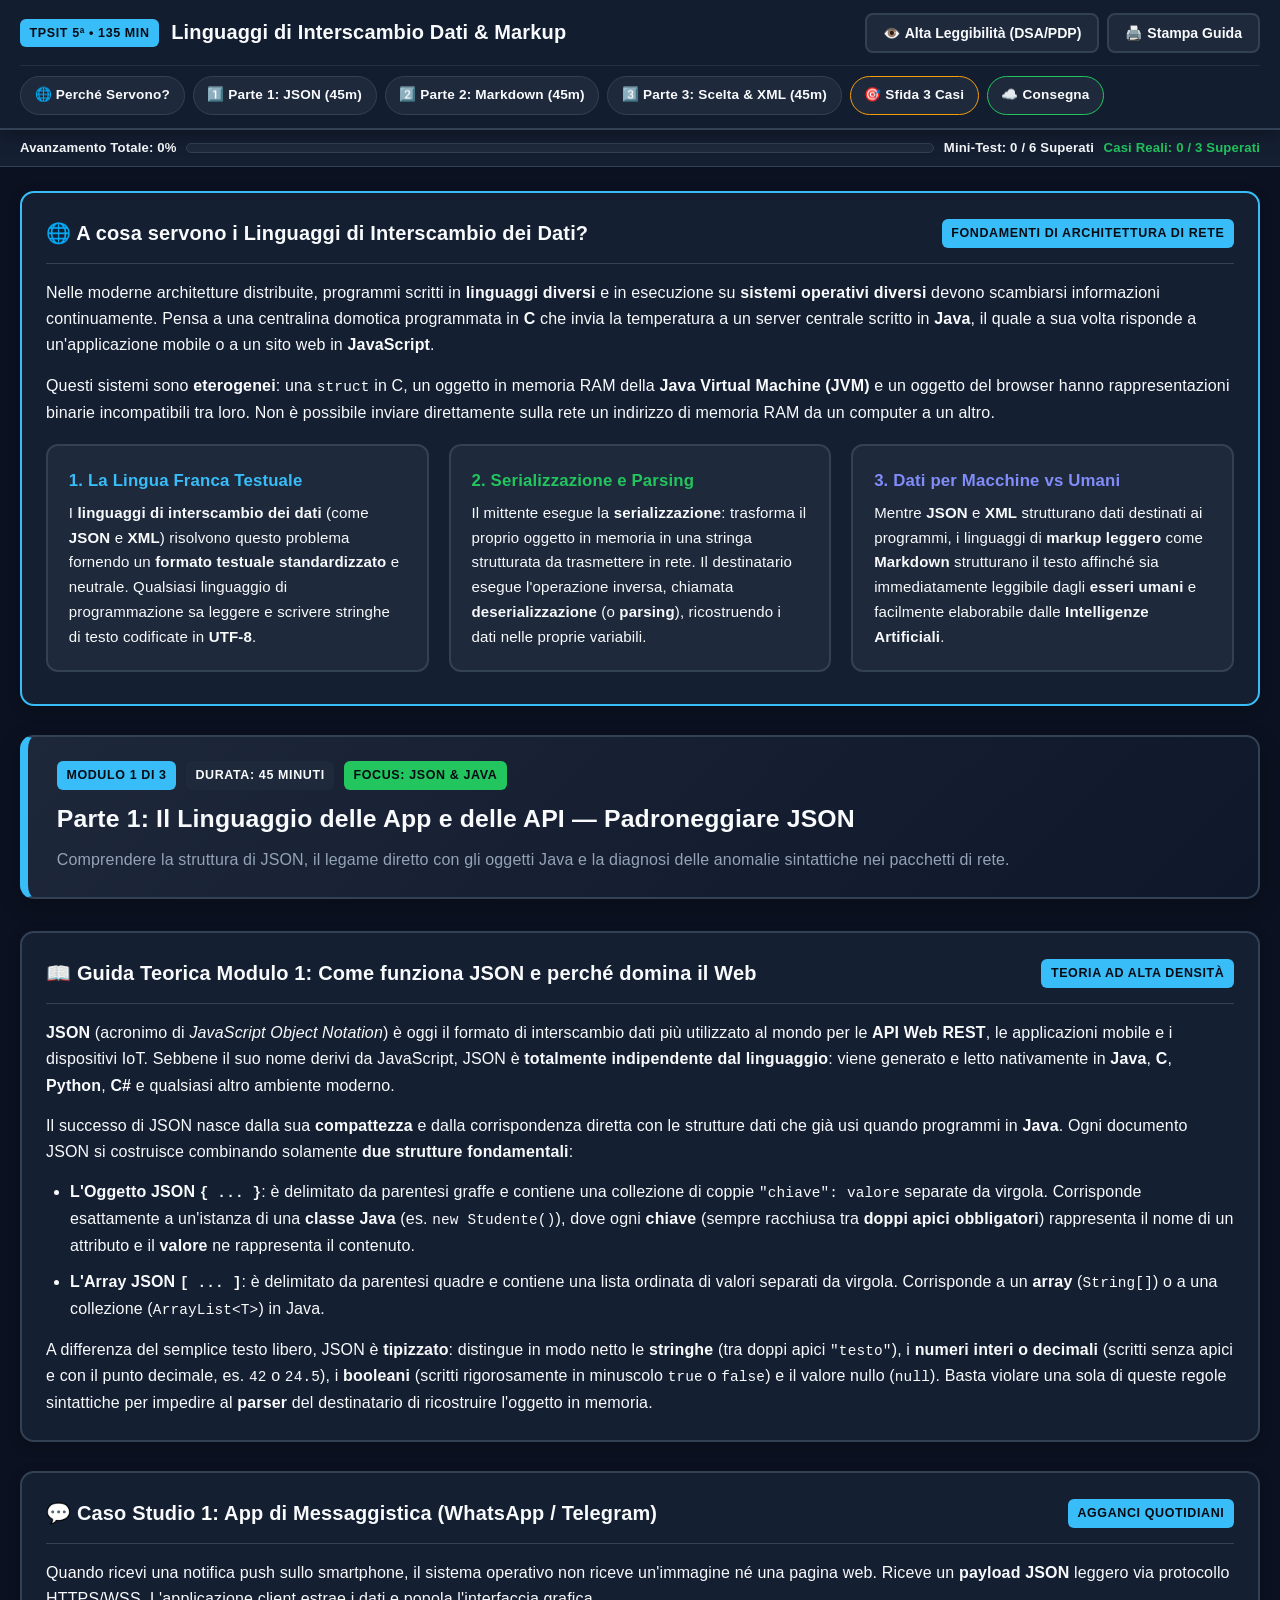
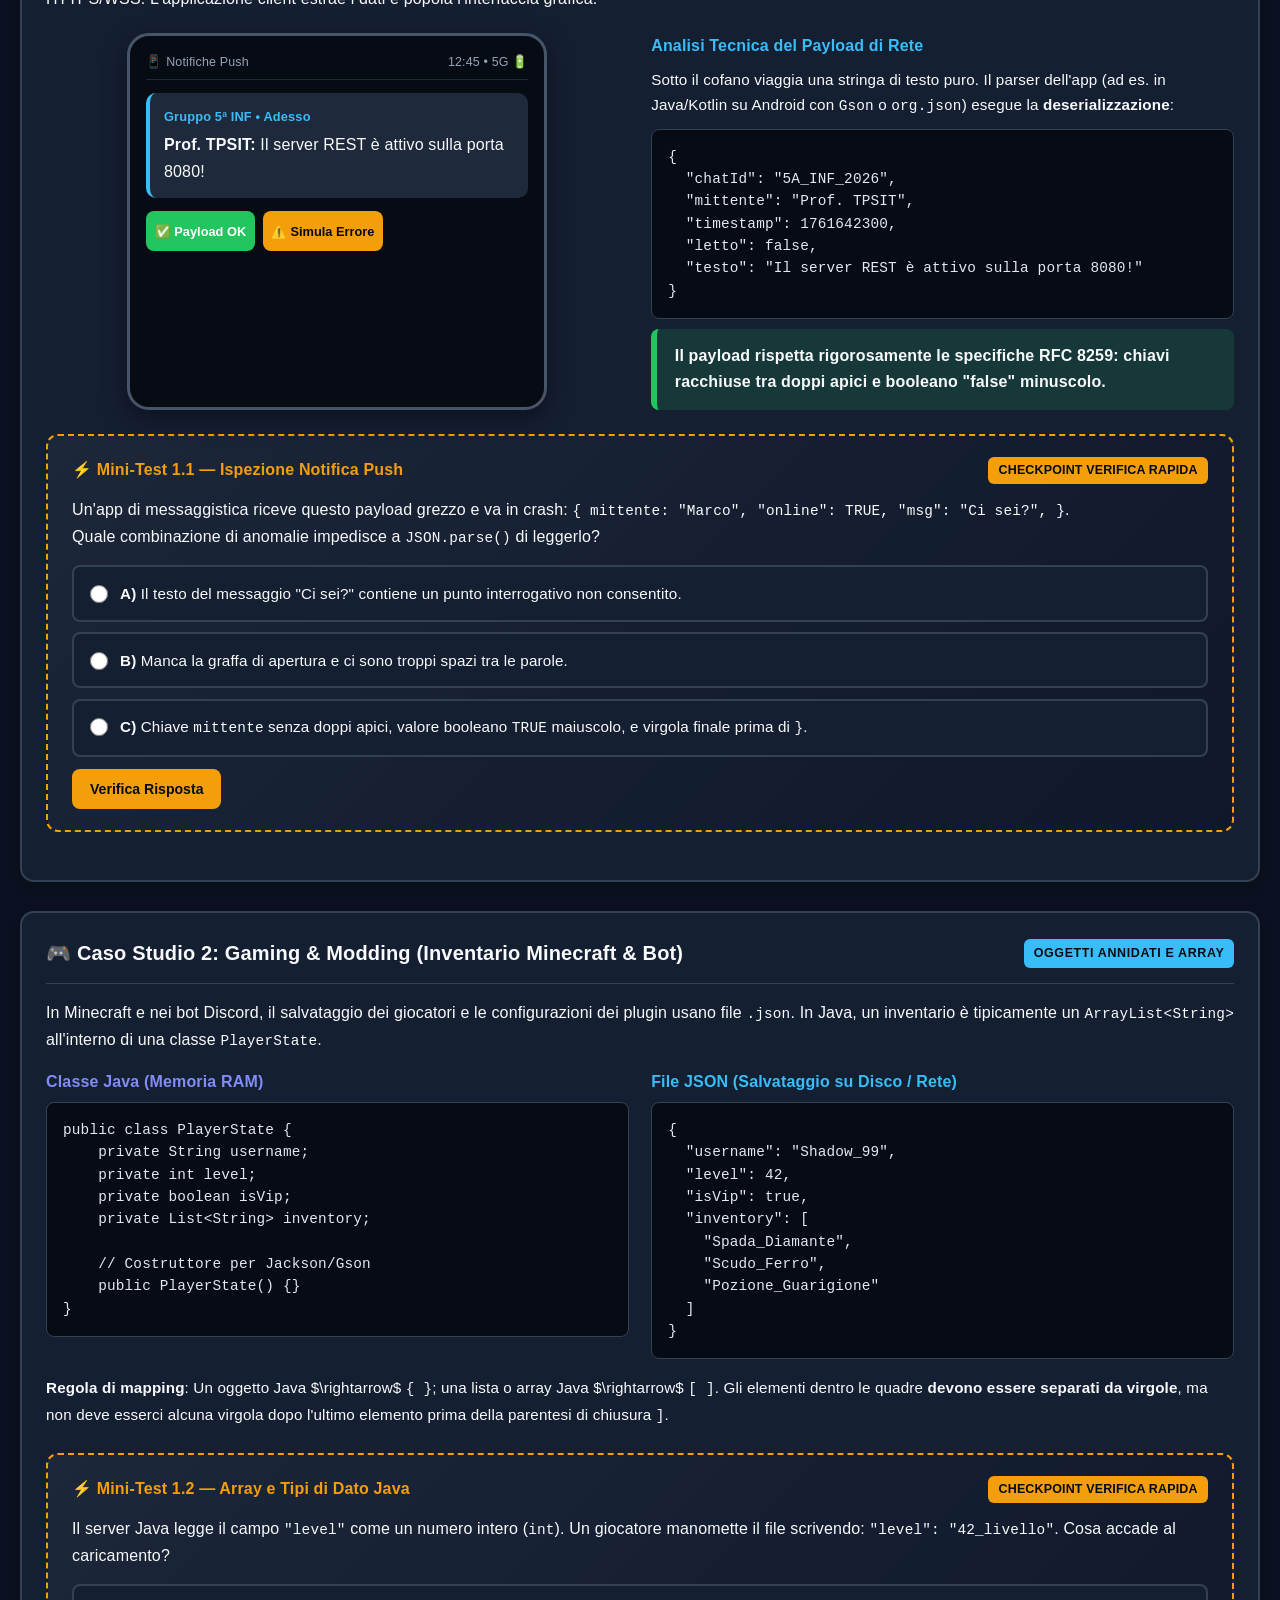
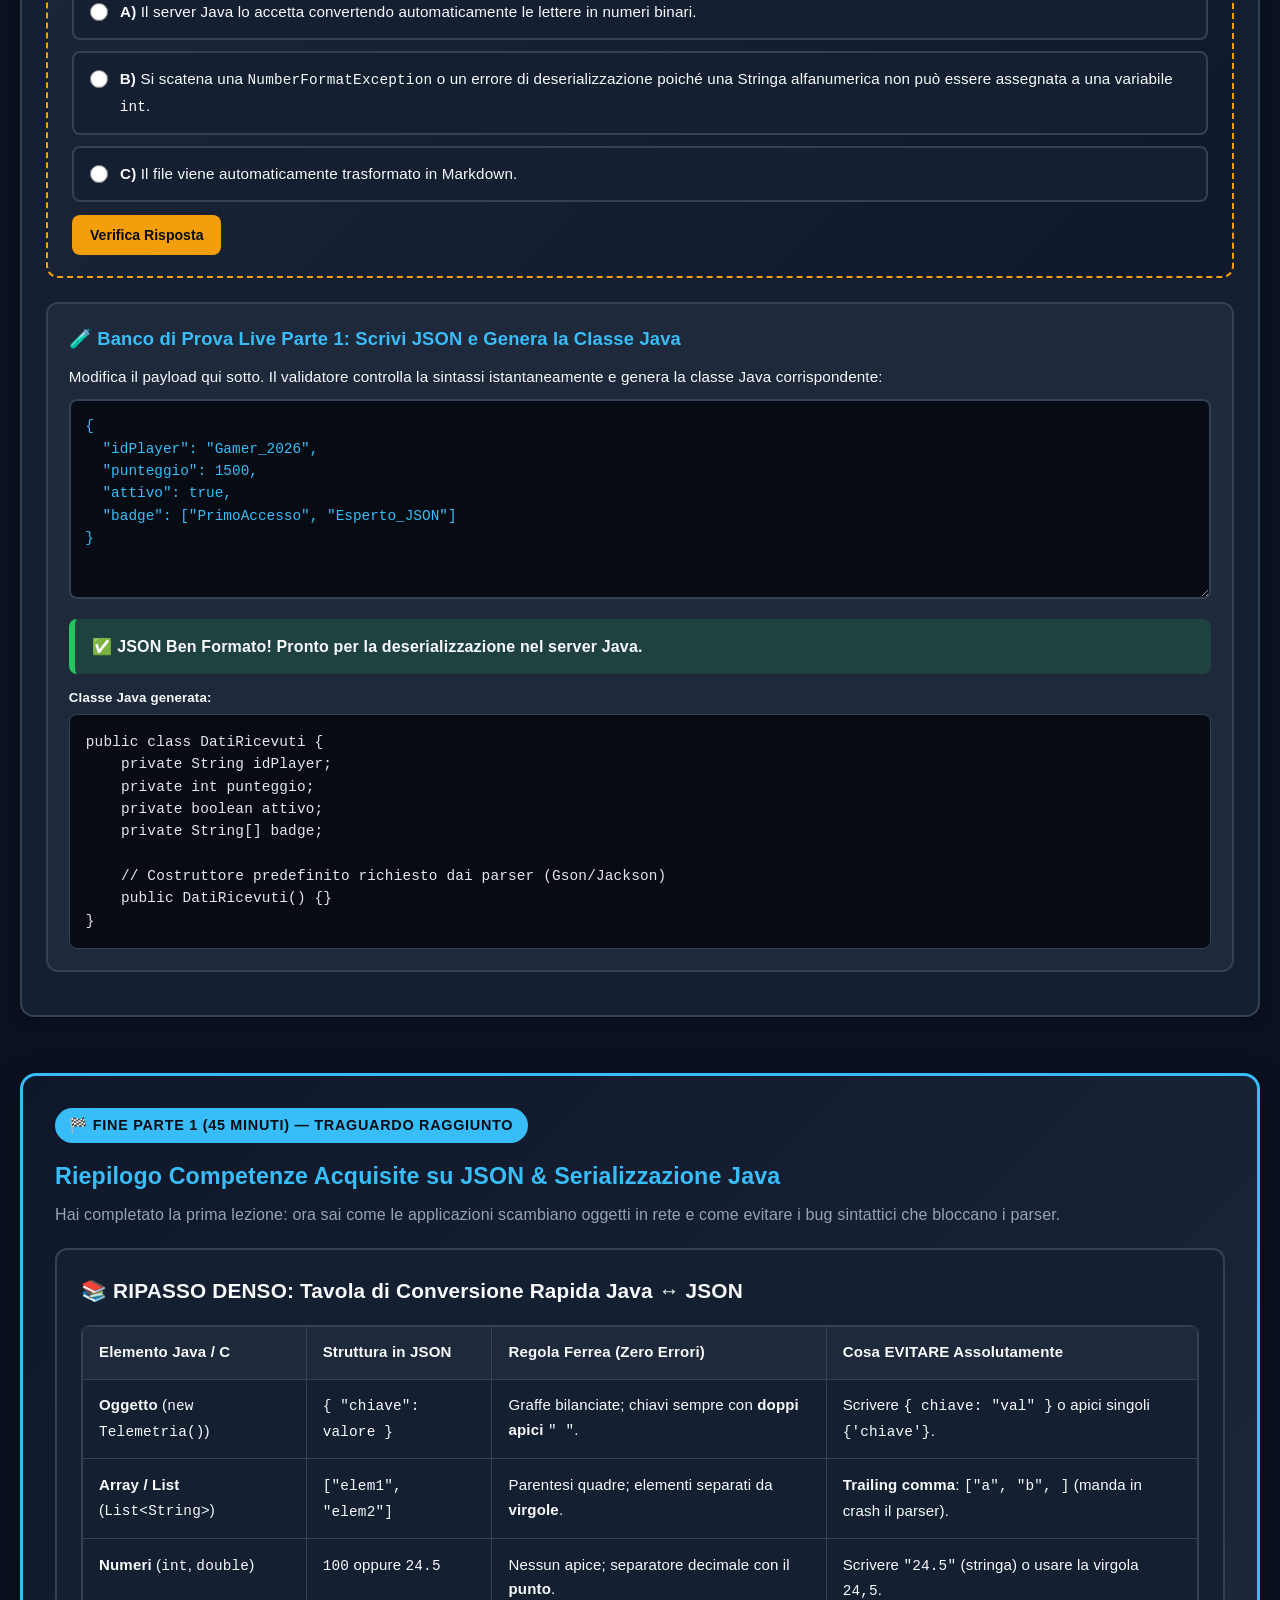
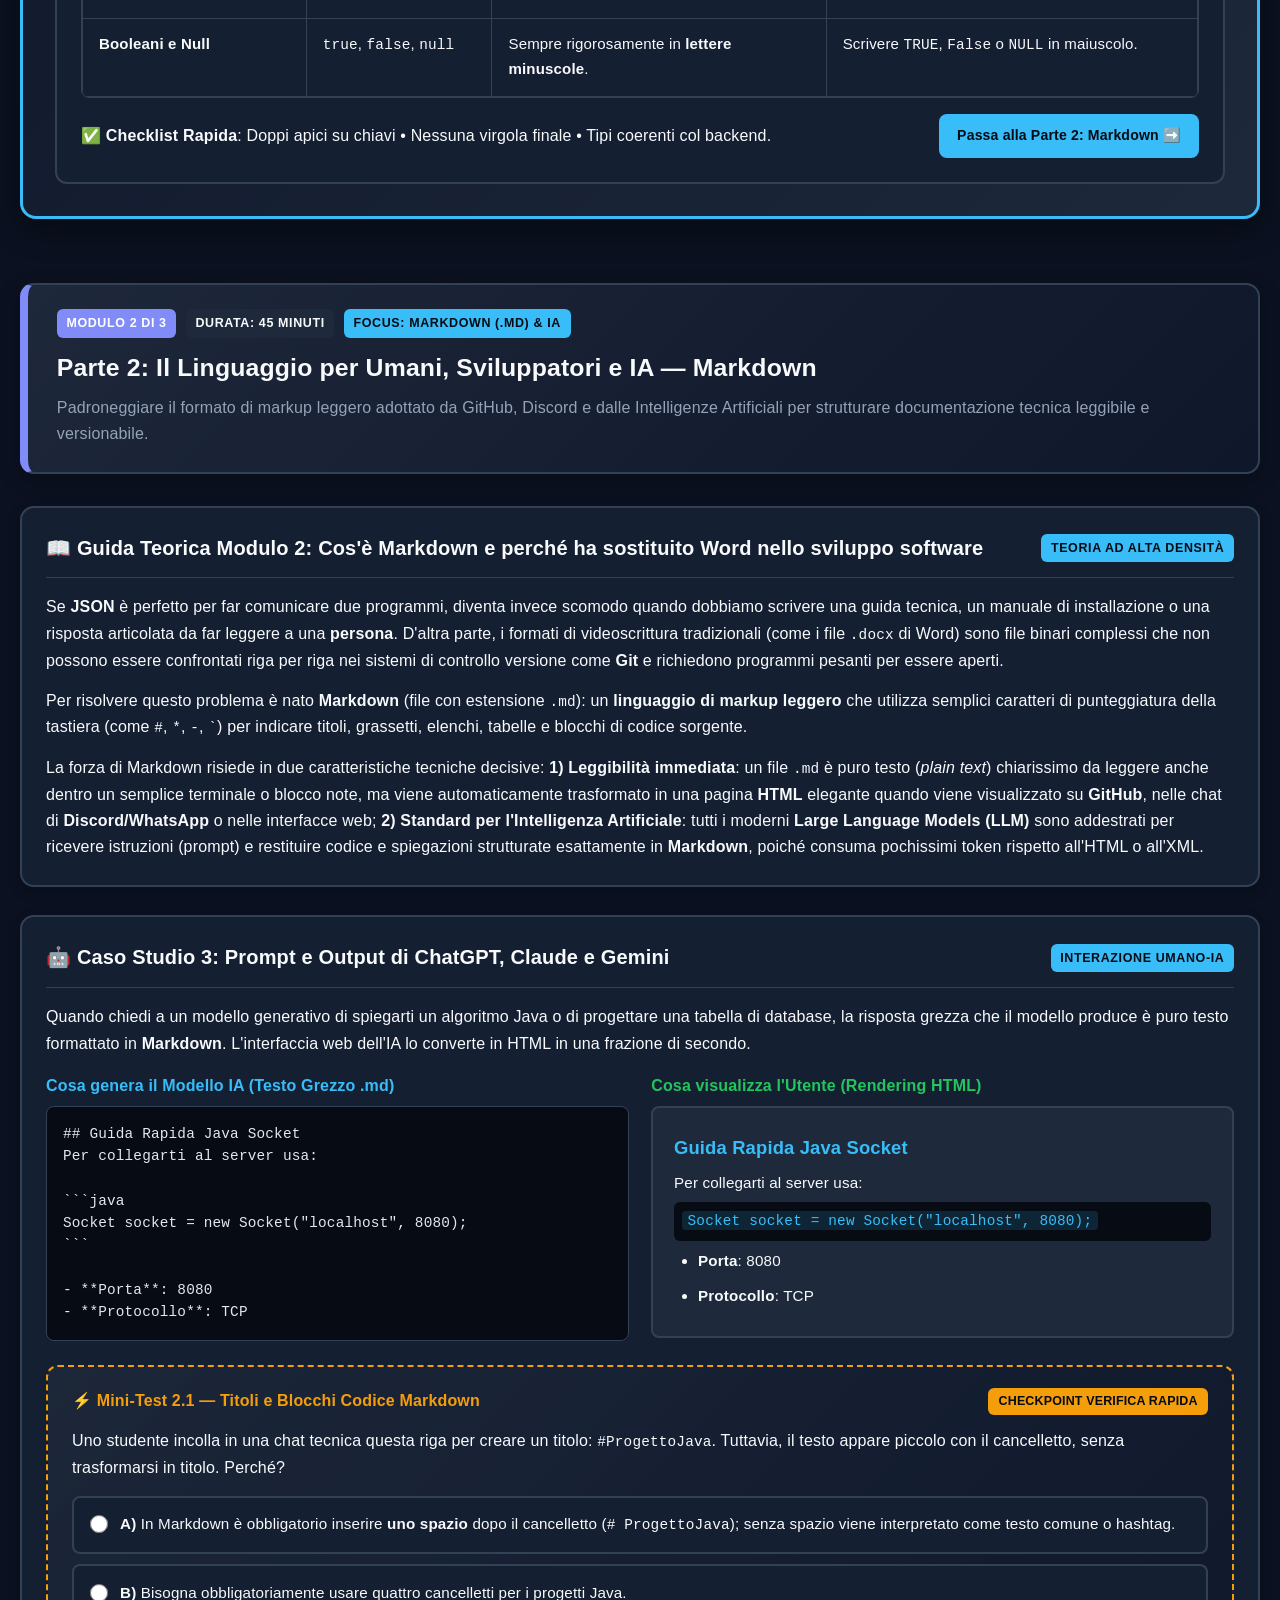
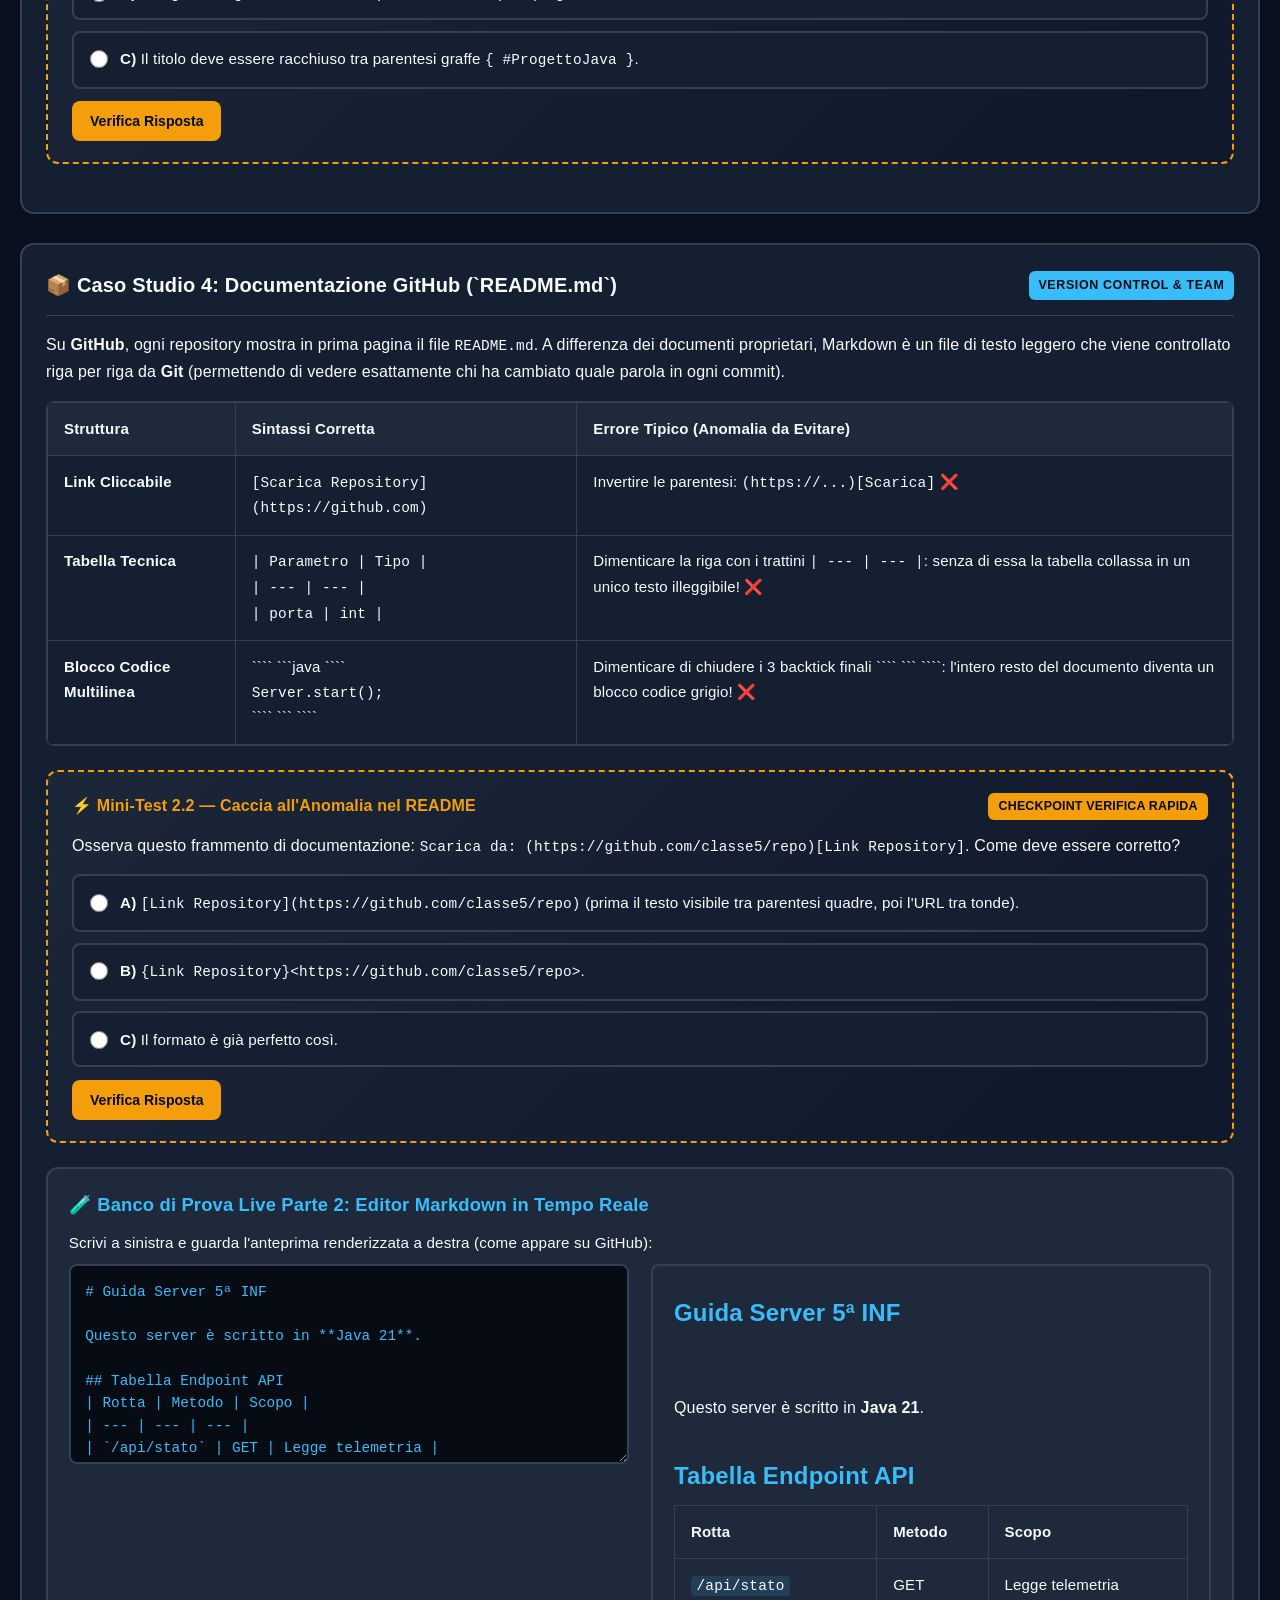
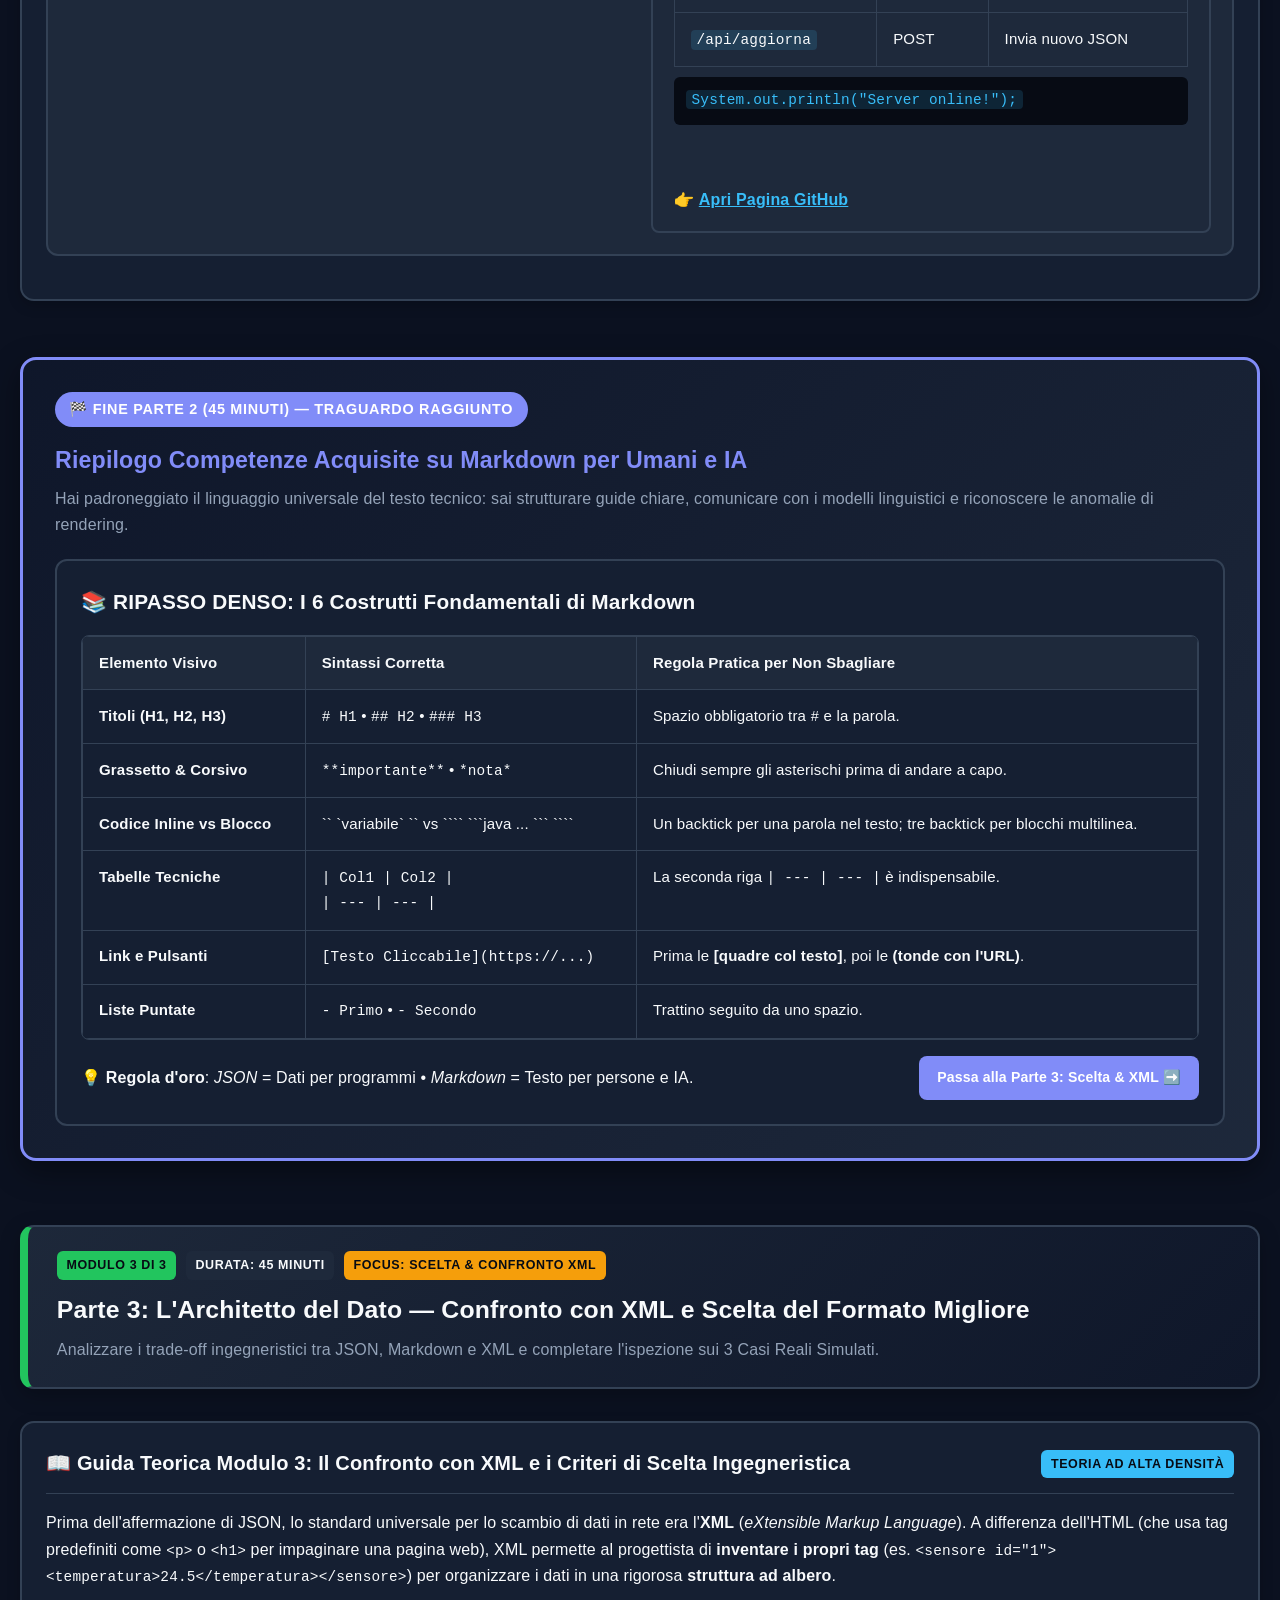
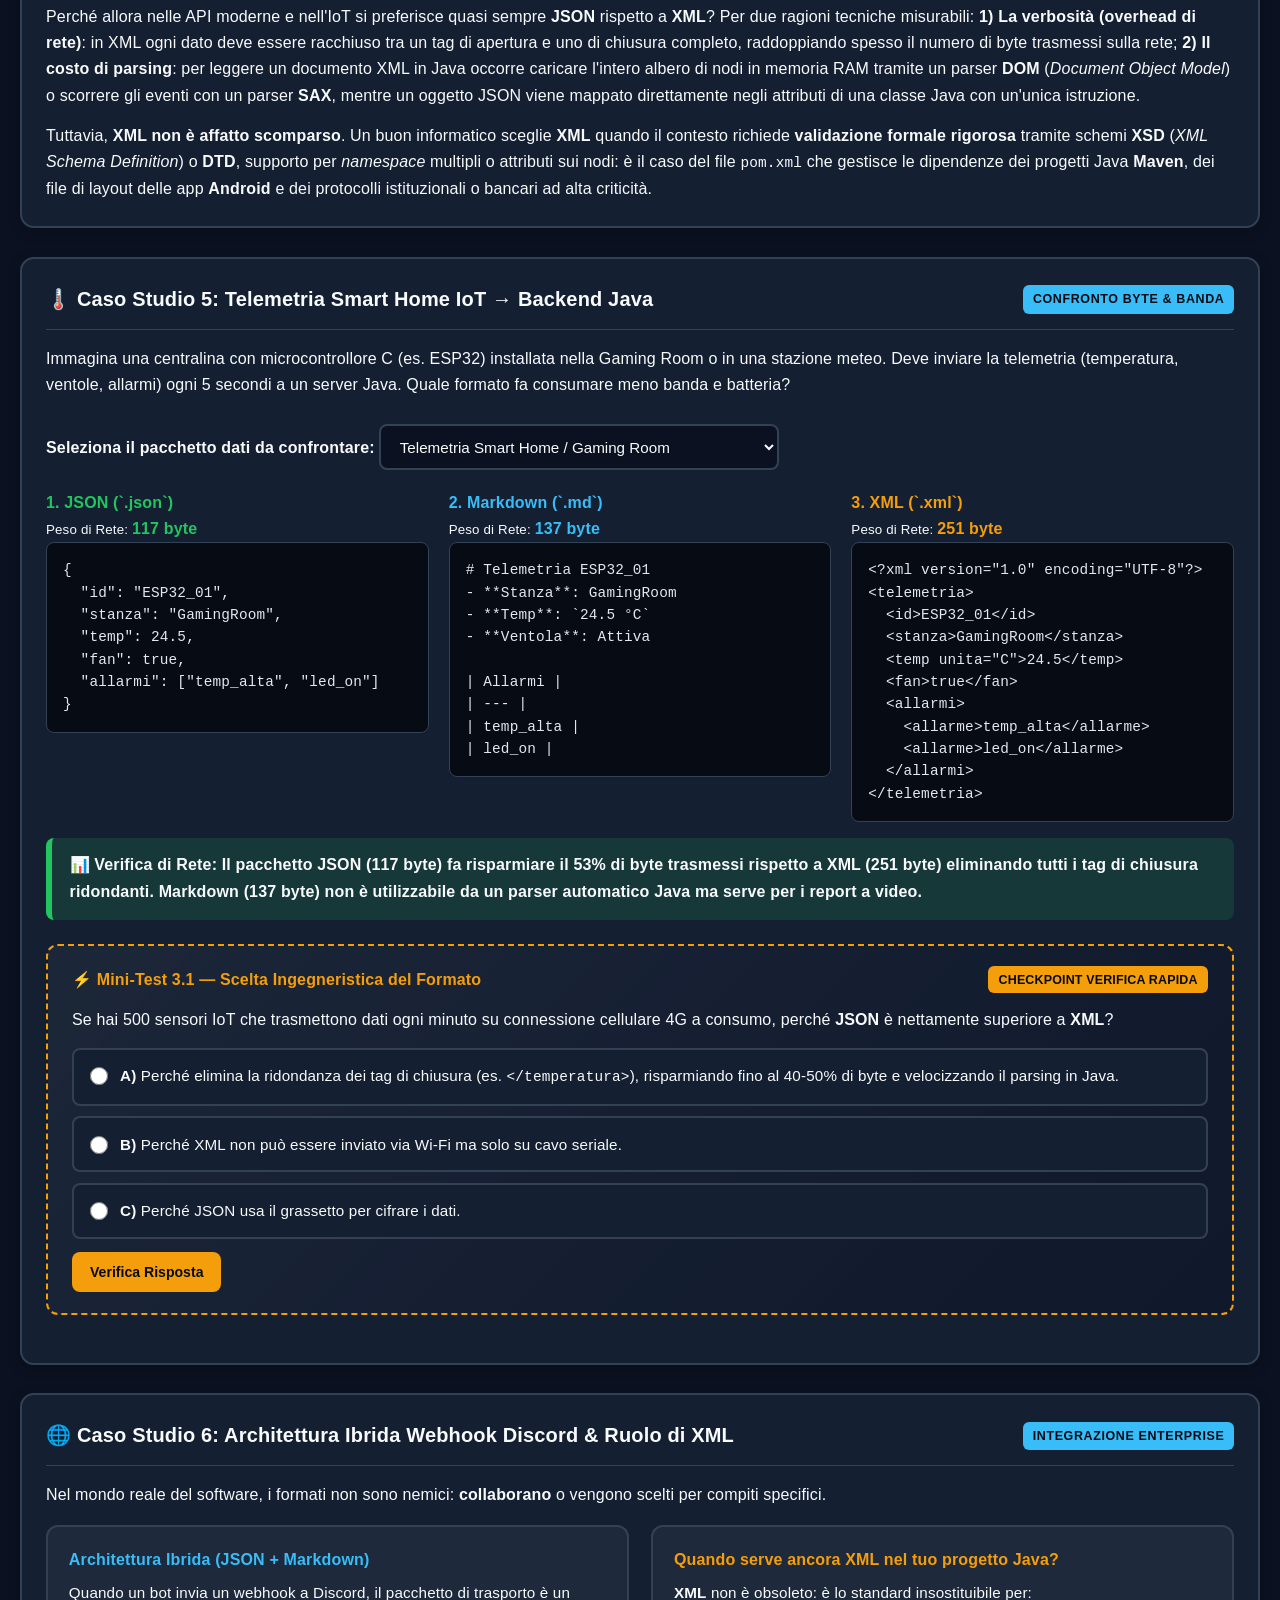
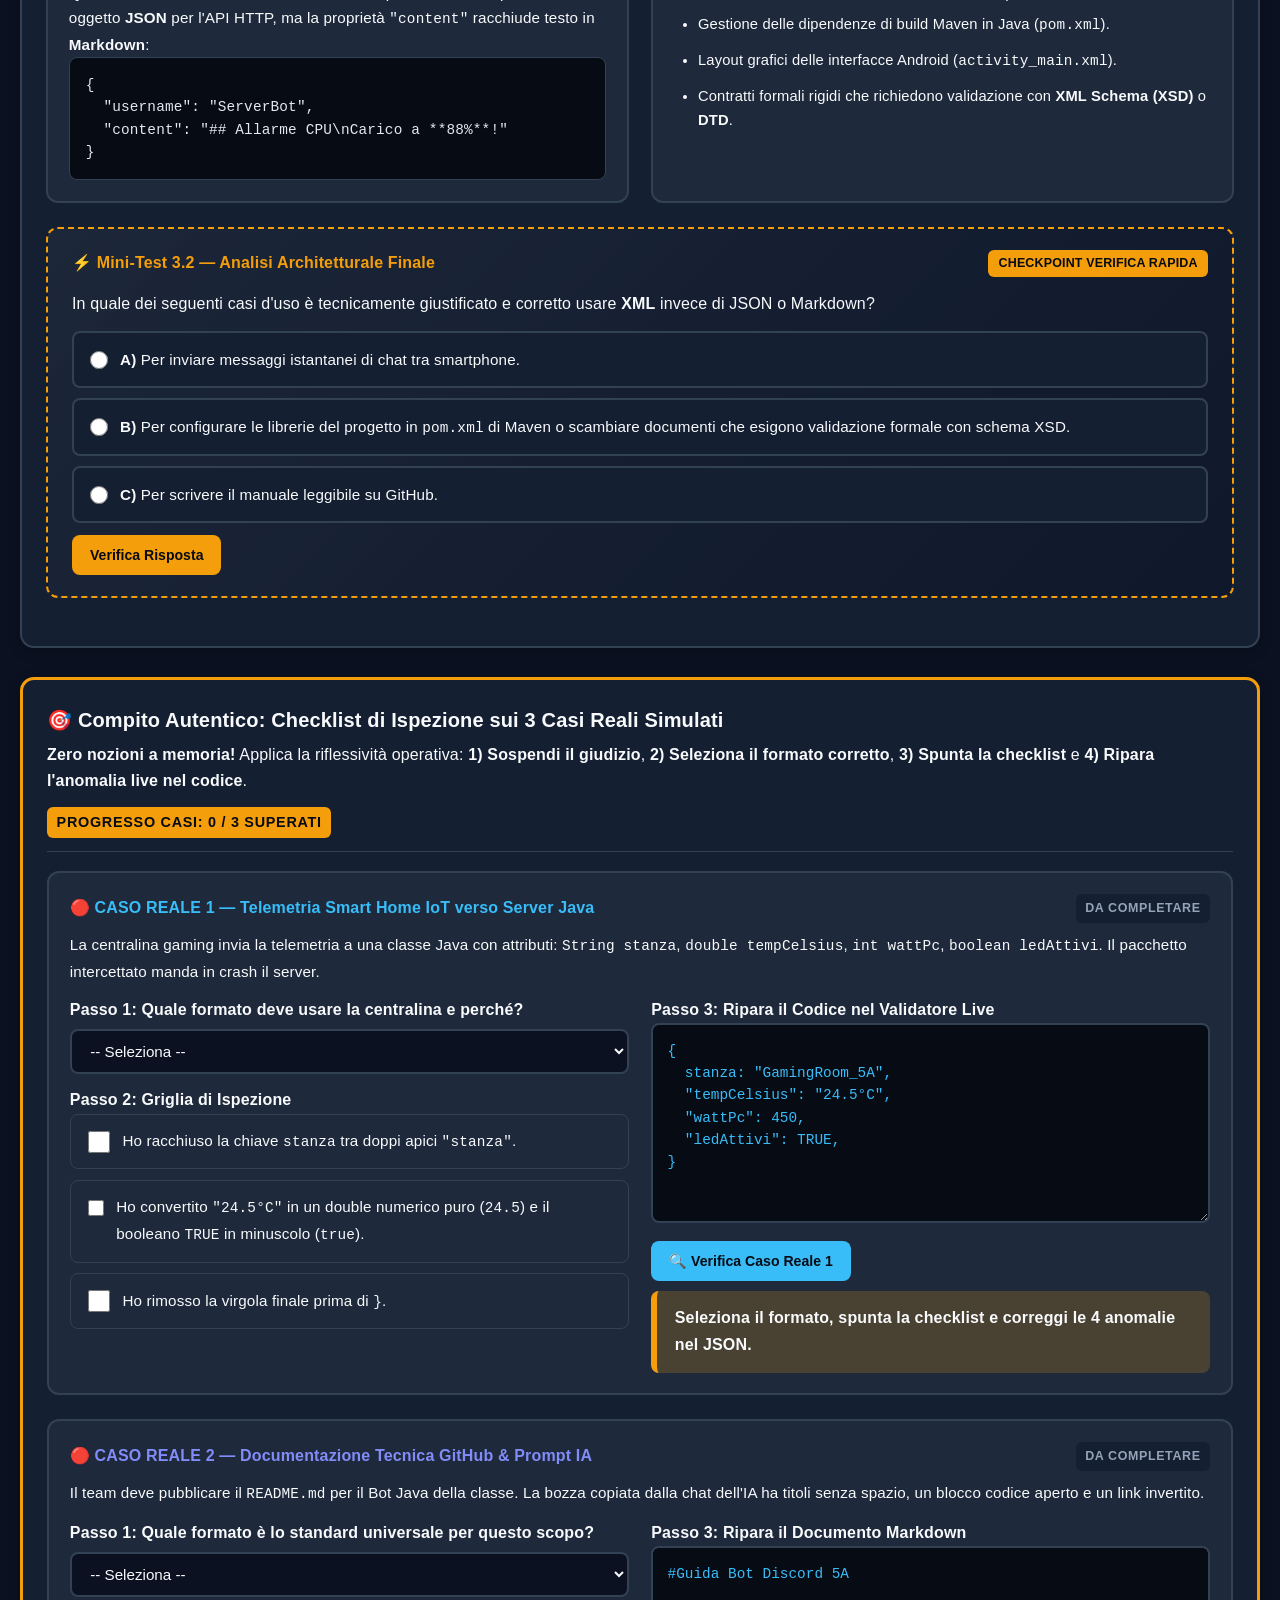
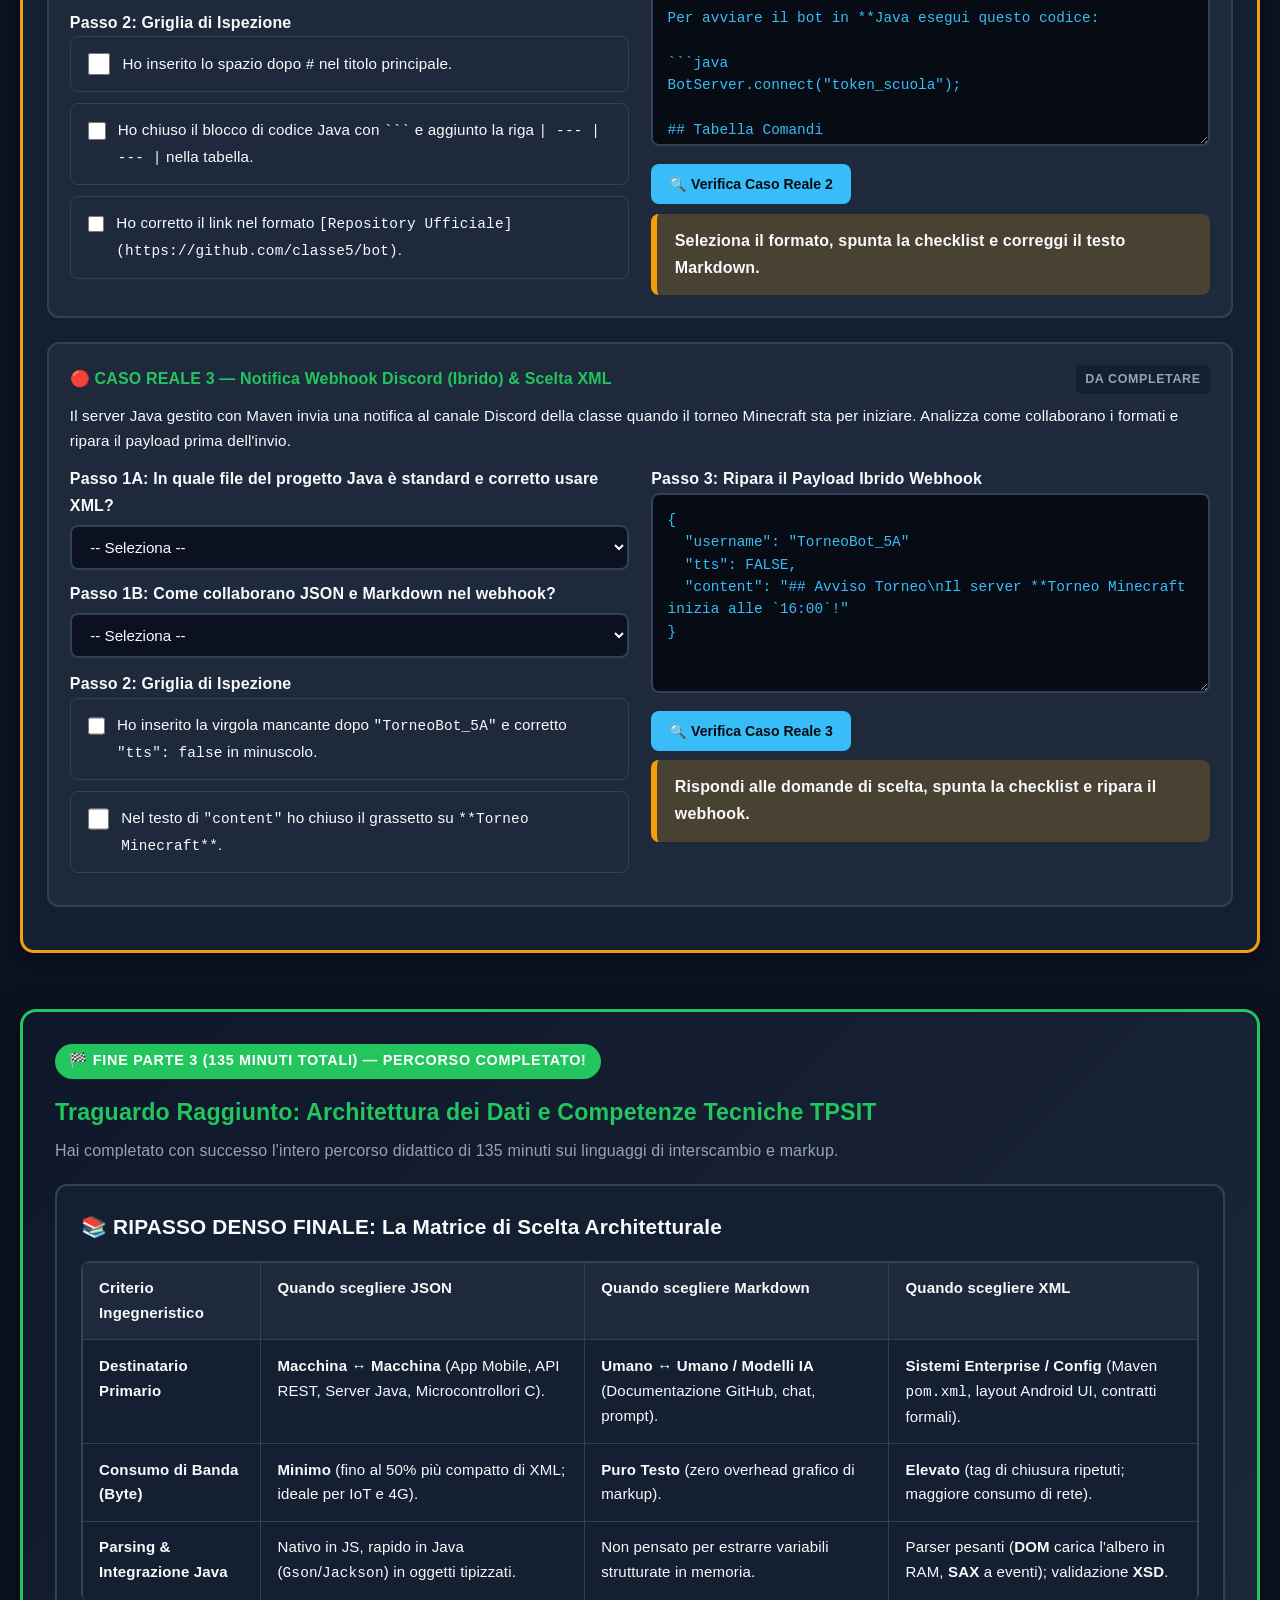
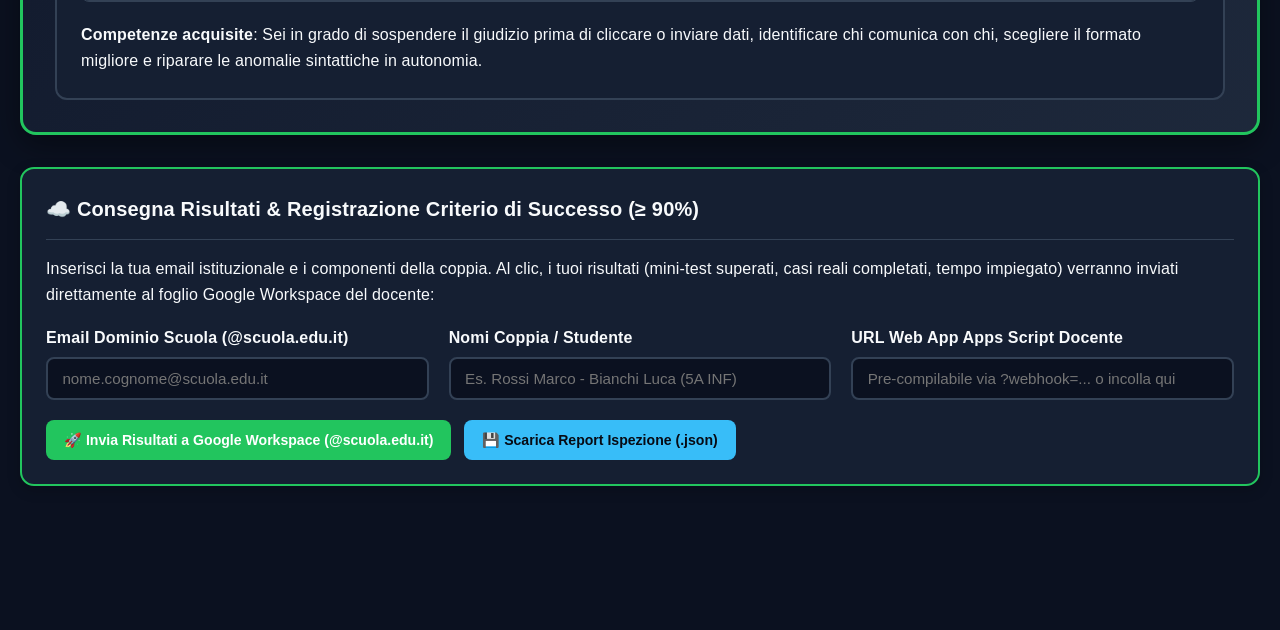
==== index.html @ 29e65dce "Initial commit: Laboratorio interattivo TPSIT 5a su JSON, Markdown e XML" ====
<!DOCTYPE html>
<html lang="it">
<head>
  <meta charset="UTF-8" />
  <meta name="viewport" content="width=device-width, initial-scale=1.0, maximum-scale=5.0" />
  <title>TPSIT 5ª — Linguaggi di Interscambio Dati: JSON, Markdown e XML</title>
  <link rel="stylesheet" href="styles.css" />
</head>
<body>

  <!-- =======================================================================
       STICKY HEADER & PROGRESSO GLOBALE (OTTIMIZZATO PER PC 16:9 E SMARTPHONE 9:16)
       ======================================================================= -->
  <header class="app-header">
    <div class="header-inner">
      <div class="header-top">
        <div class="brand-wrap">
          <span class="badge-tag">TPSIT 5ª • 135 MIN</span>
          <h1>Linguaggi di Interscambio Dati & Markup</h1>
        </div>
        <div class="header-controls">
          <button id="btnToggleLegibility" class="btn btn-secondary" type="button" title="Modalità Alta Leggibilità e contrasto chiaro per PDP/DSA">
            👁️ Alta Leggibilità (DSA/PDP)
          </button>
          <button id="btnPrintWorksheet" class="btn btn-secondary" type="button" title="Stampa o Salva in PDF">
            🖨️ Stampa Guida
          </button>
        </div>
      </div>

      <!-- Barra di Scorrimento Rapido tra le 3 Parti -->
      <nav class="sticky-subnav" aria-label="Navigazione tra le tre parti">
        <a href="#intro-interscambio" class="nav-link-btn">🌐 Perché Servono?</a>
        <a href="#parte1" class="nav-link-btn">1️⃣ Parte 1: JSON (45m)</a>
        <a href="#parte2" class="nav-link-btn">2️⃣ Parte 2: Markdown (45m)</a>
        <a href="#parte3" class="nav-link-btn">3️⃣ Parte 3: Scelta & XML (45m)</a>
        <a href="#sfida-finale" class="nav-link-btn" style="border-color: var(--accent-amber);">🎯 Sfida 3 Casi</a>
        <a href="#consegna" class="nav-link-btn" style="border-color: var(--accent-green);">☁️ Consegna</a>
      </nav>
    </div>
  </header>

  <!-- BARRA DI AVANZAMENTO LIVE (MINI-TEST E SFIDE) -->
  <div class="global-progress-wrap">
    <div class="progress-inner">
      <span id="progressSummaryLabel">Avanzamento Totale: <strong>0%</strong></span>
      <div class="progress-track" aria-label="Progresso verifiche interattive">
        <div id="globalProgressBar" class="progress-bar-fill"></div>
      </div>
      <span id="miniTestsScoreBadge">Mini-Test: 0 / 6 Superati</span>
      <span id="casesScoreBadge" style="color: var(--accent-green);">Casi Reali: 0 / 3</span>
    </div>
  </div>

  <main class="container">

    <!-- =======================================================================
         SEZIONE INTRODUTTIVA: A COSA SERVONO I LINGUAGGI DI INTERSCAMBIO DATI
         ======================================================================= -->
    <section id="intro-interscambio" class="card" style="margin-top: 1rem; border-color: var(--accent-blue);">
      <div class="card-header">
        <h2 class="card-title">🌐 A cosa servono i Linguaggi di Interscambio dei Dati?</h2>
        <span class="badge-tag">FONDAMENTI DI ARCHITETTURA DI RETE</span>
      </div>

      <p style="margin-bottom: 0.9rem;">
        Nelle moderne architetture distribuite, programmi scritti in <strong>linguaggi diversi</strong> e in esecuzione su <strong>sistemi operativi diversi</strong> devono scambiarsi informazioni continuamente. Pensa a una centralina domotica programmata in <strong>C</strong> che invia la temperatura a un server centrale scritto in <strong>Java</strong>, il quale a sua volta risponde a un'applicazione mobile o a un sito web in <strong>JavaScript</strong>.
      </p>

      <p style="margin-bottom: 0.9rem;">
        Questi sistemi sono <strong>eterogenei</strong>: una <code>struct</code> in C, un oggetto in memoria RAM della <strong>Java Virtual Machine (JVM)</strong> e un oggetto del browser hanno rappresentazioni binarie incompatibili tra loro. Non è possibile inviare direttamente sulla rete un indirizzo di memoria RAM da un computer a un altro.
      </p>

      <div class="grid-3" style="margin-top: 1.1rem; margin-bottom: 0.5rem;">
        <div class="case-study-box" style="margin: 0;">
          <h3 style="font-size: 1.05rem; color: var(--accent-blue); margin-bottom: 0.4rem;">1. La Lingua Franca Testuale</h3>
          <p style="font-size: 0.94rem;">
            I <strong>linguaggi di interscambio dei dati</strong> (come <strong>JSON</strong> e <strong>XML</strong>) risolvono questo problema fornendo un <strong>formato testuale standardizzato</strong> e neutrale. Qualsiasi linguaggio di programmazione sa leggere e scrivere stringhe di testo codificate in <strong>UTF-8</strong>.
          </p>
        </div>

        <div class="case-study-box" style="margin: 0;">
          <h3 style="font-size: 1.05rem; color: var(--accent-green); margin-bottom: 0.4rem;">2. Serializzazione e Parsing</h3>
          <p style="font-size: 0.94rem;">
            Il mittente esegue la <strong>serializzazione</strong>: trasforma il proprio oggetto in memoria in una stringa strutturata da trasmettere in rete. Il destinatario esegue l'operazione inversa, chiamata <strong>deserializzazione</strong> (o <strong>parsing</strong>), ricostruendo i dati nelle proprie variabili.
          </p>
        </div>

        <div class="case-study-box" style="margin: 0;">
          <h3 style="font-size: 1.05rem; color: var(--accent-indigo); margin-bottom: 0.4rem;">3. Dati per Macchine vs Umani</h3>
          <p style="font-size: 0.94rem;">
            Mentre <strong>JSON</strong> e <strong>XML</strong> strutturano dati destinati ai programmi, i linguaggi di <strong>markup leggero</strong> come <strong>Markdown</strong> strutturano il testo affinché sia immediatamente leggibile dagli <strong>esseri umani</strong> e facilmente elaborabile dalle <strong>Intelligenze Artificiali</strong>.
          </p>
        </div>
      </div>
    </section>

    <!-- =======================================================================
         PARTE 1: IL LINGUAGGIO DELLE MACCHINE E DELLE API — JSON (45 MINUTI)
         ======================================================================= -->
    <section id="parte1" class="lesson-part-section">

      <!-- BANNER INTESTAZIONE PARTE 1 -->
      <div class="part-header-banner">
        <div class="part-meta">
          <span class="badge-tag">MODULO 1 DI 3</span>
          <span class="badge-tag" style="background: var(--bg-elevated); color: var(--text-main);">DURATA: 45 MINUTI</span>
          <span class="badge-tag" style="background: var(--accent-green); color: #070b14;">FOCUS: JSON & JAVA</span>
        </div>
        <h2 class="part-title">Parte 1: Il Linguaggio delle App e delle API — Padroneggiare JSON</h2>
        <p class="part-desc">
          Comprendere la struttura di JSON, il legame diretto con gli oggetti Java e la diagnosi delle anomalie sintattiche nei pacchetti di rete.
        </p>
      </div>

      <!-- SPIEGAZIONE DISCORSIVA DEL MODULO 1 (JSON) -->
      <div class="card">
        <div class="card-header">
          <h3 class="card-title">📖 Guida Teorica Modulo 1: Come funziona JSON e perché domina il Web</h3>
          <span class="badge-tag">TEORIA AD ALTA DENSITÀ</span>
        </div>

        <p style="margin-bottom: 0.85rem;">
          <strong>JSON</strong> (acronimo di <em>JavaScript Object Notation</em>) è oggi il formato di interscambio dati più utilizzato al mondo per le <strong>API Web REST</strong>, le applicazioni mobile e i dispositivi IoT. Sebbene il suo nome derivi da JavaScript, JSON è <strong>totalmente indipendente dal linguaggio</strong>: viene generato e letto nativamente in <strong>Java</strong>, <strong>C</strong>, <strong>Python</strong>, <strong>C#</strong> e qualsiasi altro ambiente moderno.
        </p>

        <p style="margin-bottom: 0.85rem;">
          Il successo di JSON nasce dalla sua <strong>compattezza</strong> e dalla corrispondenza diretta con le strutture dati che già usi quando programmi in <strong>Java</strong>. Ogni documento JSON si costruisce combinando solamente <strong>due strutture fondamentali</strong>:
        </p>

        <ul class="accessible-list" style="margin-bottom: 0.85rem;">
          <li>
            <strong>L'Oggetto JSON <code>{ ... }</code></strong>: è delimitato da parentesi graffe e contiene una collezione di coppie <code>"chiave": valore</code> separate da virgola. Corrisponde esattamente a un'istanza di una <strong>classe Java</strong> (es. <code>new Studente()</code>), dove ogni <strong>chiave</strong> (sempre racchiusa tra <strong>doppi apici obbligatori</strong>) rappresenta il nome di un attributo e il <strong>valore</strong> ne rappresenta il contenuto.
          </li>
          <li>
            <strong>L'Array JSON <code>[ ... ]</code></strong>: è delimitato da parentesi quadre e contiene una lista ordinata di valori separati da virgola. Corrisponde a un <strong>array</strong> (<code>String[]</code>) o a una collezione (<code>ArrayList&lt;T&gt;</code>) in Java.
          </li>
        </ul>

        <p>
          A differenza del semplice testo libero, JSON è <strong>tipizzato</strong>: distingue in modo netto le <strong>stringhe</strong> (tra doppi apici <code>"testo"</code>), i <strong>numeri interi o decimali</strong> (scritti senza apici e con il punto decimale, es. <code>42</code> o <code>24.5</code>), i <strong>booleani</strong> (scritti rigorosamente in minuscolo <code>true</code> o <code>false</code>) e il valore nullo (<code>null</code>). Basta violare una sola di queste regole sintattiche per impedire al <strong>parser</strong> del destinatario di ricostruire l'oggetto in memoria.
        </p>
      </div>

      <!-- CASO STUDIO 1: APP DI MESSAGGISTICA & NOTIFICHE PUSH -->
      <div class="card">
        <div class="card-header">
          <h3 class="card-title">💬 Caso Studio 1: App di Messaggistica (WhatsApp / Telegram)</h3>
          <span class="badge-tag">AGGANCI QUOTIDIANI</span>
        </div>

        <p>
          Quando ricevi una notifica push sullo smartphone, il sistema operativo non riceve un'immagine né una pagina web. Riceve un <strong>payload JSON</strong> leggero via protocollo HTTPS/WSS. L'applicazione client estrae i dati e popola l'interfaccia grafica.
        </p>

        <div class="grid-2" style="margin-top: 1.25rem;">
          <!-- Mockup Smartphone (Ottimizzato 9:16) -->
          <div class="phone-mockup-frame">
            <div class="phone-mockup-top">
              <span>📱 Notifiche Push</span>
              <span>12:45 • 5G 🔋</span>
            </div>
            <div id="hook1VisualBubble" class="msg-bubble">
              <div style="font-size: 0.8rem; color: var(--accent-blue); font-weight: 800;">Gruppo 5ª INF • Adesso</div>
              <p style="margin-top: 0.3rem;"><strong>Prof. TPSIT:</strong> Il server REST è attivo sulla porta 8080!</p>
            </div>
            <div style="display: flex; gap: 0.5rem; margin-top: 0.8rem;">
              <button id="btnHook1Normal" class="btn btn-success" type="button" style="font-size: 0.8rem; padding: 0.4rem;">✅ Payload OK</button>
              <button id="btnHook1Broken" class="btn btn-amber" type="button" style="font-size: 0.8rem; padding: 0.4rem;">⚠️ Simula Errore</button>
            </div>
          </div>

          <!-- Analisi Tecnica Approfondita -->
          <div>
            <h4 style="color: var(--accent-blue); margin-bottom: 0.5rem;">Analisi Tecnica del Payload di Rete</h4>
            <p style="font-size: 0.95rem;">
              Sotto il cofano viaggia una stringa di testo puro. Il parser dell'app (ad es. in Java/Kotlin su Android con <code>Gson</code> o <code>org.json</code>) esegue la <strong>deserializzazione</strong>:
            </p>
            <pre id="hook1CodeDisplay" class="code-box" style="margin-top: 0.6rem;">{
  "chatId": "5A_INF_2026",
  "mittente": "Prof. TPSIT",
  "timestamp": 1761642300,
  "letto": false,
  "testo": "Il server REST è attivo sulla porta 8080!"
}</pre>
            <div id="hook1StatusAlert" class="status-banner status-ok" style="margin-top: 0.6rem;">
              Il payload rispetta rigorosamente le specifiche RFC 8259: chiavi racchiuse tra doppi apici e booleano "false" minuscolo.
            </div>
          </div>
        </div>

        <!-- MINI-TEST 1.1 INTERATTIVO LUNGO LO SCORRIMENTO -->
        <div class="mini-test-card" id="miniTest1Card">
          <div class="mini-test-header">
            <h4 style="color: var(--accent-amber);">⚡ Mini-Test 1.1 — Ispezione Notifica Push</h4>
            <span class="mini-test-badge">CHECKPOINT VERIFICA RAPIDA</span>
          </div>
          <p>
            Un'app di messaggistica riceve questo payload grezzo e va in crash:
            <code>{ mittente: "Marco", "online": TRUE, "msg": "Ci sei?", }</code>.<br>
            Quale combinazione di anomalie impedisce a <code>JSON.parse()</code> di leggerlo?
          </p>
          <div class="mini-test-options">
            <label class="mini-test-option">
              <input type="radio" name="mt1" value="optA" />
              <span><strong>A)</strong> Il testo del messaggio "Ci sei?" contiene un punto interrogativo non consentito.</span>
            </label>
            <label class="mini-test-option">
              <input type="radio" name="mt1" value="optB" />
              <span><strong>B)</strong> Manca la graffa di apertura e ci sono troppi spazi tra le parole.</span>
            </label>
            <label class="mini-test-option">
              <input type="radio" name="mt1" value="optC" />
              <span><strong>C)</strong> Chiave <code>mittente</code> senza doppi apici, valore booleano <code>TRUE</code> maiuscolo, e virgola finale prima di <code>}</code>.</span>
            </label>
          </div>
          <button id="btnCheckMiniTest1" class="btn btn-amber" type="button" style="margin-top: 0.8rem;">Verifica Risposta</button>
          <div id="feedbackMiniTest1" class="mini-test-feedback"></div>
        </div>
      </div>

      <!-- CASO STUDIO 2: GAMING & MODDING (MINECRAFT & DISCORD BOT) -->
      <div class="card">
        <div class="card-header">
          <h3 class="card-title">🎮 Caso Studio 2: Gaming & Modding (Inventario Minecraft & Bot)</h3>
          <span class="badge-tag">OGGETTI ANNIDATI E ARRAY</span>
        </div>

        <p>
          In Minecraft e nei bot Discord, il salvataggio dei giocatori e le configurazioni dei plugin usano file <code>.json</code>. In Java, un inventario è tipicamente un <code>ArrayList&lt;String&gt;</code> all'interno di una classe <code>PlayerState</code>.
        </p>

        <div class="grid-2" style="margin-top: 1rem;">
          <div>
            <h4 style="color: var(--accent-indigo); margin-bottom: 0.4rem;">Classe Java (Memoria RAM)</h4>
            <pre class="code-box">public class PlayerState {
    private String username;
    private int level;
    private boolean isVip;
    private List&lt;String&gt; inventory;

    // Costruttore per Jackson/Gson
    public PlayerState() {}
}</pre>
          </div>
          <div>
            <h4 style="color: var(--accent-blue); margin-bottom: 0.4rem;">File JSON (Salvataggio su Disco / Rete)</h4>
            <pre class="code-box">{
  "username": "Shadow_99",
  "level": 42,
  "isVip": true,
  "inventory": [
    "Spada_Diamante",
    "Scudo_Ferro",
    "Pozione_Guarigione"
  ]
}</pre>
          </div>
        </div>

        <p style="margin-top: 1rem; font-size: 0.95rem;">
          <strong>Regola di mapping</strong>: Un oggetto Java $\rightarrow$ <code>{ }</code>; una lista o array Java $\rightarrow$ <code>[ ]</code>. Gli elementi dentro le quadre <strong>devono essere separati da virgole</strong>, ma non deve esserci alcuna virgola dopo l'ultimo elemento prima della parentesi di chiusura <code>]</code>.
        </p>

        <!-- MINI-TEST 1.2 INTERATTIVO LUNGO LO SCORRIMENTO -->
        <div class="mini-test-card" id="miniTest2Card">
          <div class="mini-test-header">
            <h4 style="color: var(--accent-amber);">⚡ Mini-Test 1.2 — Array e Tipi di Dato Java</h4>
            <span class="mini-test-badge">CHECKPOINT VERIFICA RAPIDA</span>
          </div>
          <p>
            Il server Java legge il campo <code>"level"</code> come un numero intero (<code>int</code>). Un giocatore manomette il file scrivendo: <code>"level": "42_livello"</code>. Cosa accade al caricamento?
          </p>
          <div class="mini-test-options">
            <label class="mini-test-option">
              <input type="radio" name="mt2" value="optA" />
              <span><strong>A)</strong> Il server Java lo accetta convertendo automaticamente le lettere in numeri binari.</span>
            </label>
            <label class="mini-test-option">
              <input type="radio" name="mt2" value="optB" />
              <span><strong>B)</strong> Si scatena una <code>NumberFormatException</code> o un errore di deserializzazione poiché una Stringa alfanumerica non può essere assegnata a una variabile <code>int</code>.</span>
            </label>
            <label class="mini-test-option">
              <input type="radio" name="mt2" value="optC" />
              <span><strong>C)</strong> Il file viene automaticamente trasformato in Markdown.</span>
            </label>
          </div>
          <button id="btnCheckMiniTest2" class="btn btn-amber" type="button" style="margin-top: 0.8rem;">Verifica Risposta</button>
          <div id="feedbackMiniTest2" class="mini-test-feedback"></div>
        </div>

        <!-- SANDBOX RAPIDA PARTE 1: TESTA JSON E GENERA CLASSE JAVA -->
        <div class="case-study-box">
          <h4 class="case-study-title">🧪 Banco di Prova Live Parte 1: Scrivi JSON e Genera la Classe Java</h4>
          <p style="font-size: 0.95rem; margin-bottom: 0.6rem;">
            Modifica il payload qui sotto. Il validatore controlla la sintassi istantaneamente e genera la classe Java corrispondente:
          </p>
          <textarea id="p1SandboxJson" class="code-editor" spellcheck="false">{
  "idPlayer": "Gamer_2026",
  "punteggio": 1500,
  "attivo": true,
  "badge": ["PrimoAccesso", "Esperto_JSON"]
}</textarea>
          <div id="p1SandboxStatus" class="status-banner status-ok"></div>
          <h5 style="margin-top: 0.8rem; margin-bottom: 0.3rem;">Classe Java generata:</h5>
          <pre id="p1SandboxJavaCode" class="code-box"></pre>
        </div>
      </div>

      <!-- ===================================================================
           🏁 FINE PARTE 1 — RIPASSO DENSO PARTE 1 (OBBLIGATORIO E BEN EVIDENTE)
           =================================================================== -->
      <div class="end-part-milestone" id="fine-parte-1">
        <div class="milestone-badge">🏁 FINE PARTE 1 (45 MINUTI) — TRAGUARDO RAGGIUNTO</div>
        <h3 style="font-size: 1.45rem; font-weight: 900; color: var(--accent-blue);">
          Riepilogo Competenze Acquisite su JSON & Serializzazione Java
        </h3>
        <p style="margin-top: 0.4rem; color: var(--text-muted);">
          Hai completato la prima lezione: ora sai come le applicazioni scambiano oggetti in rete e come evitare i bug sintattici che bloccano i parser.
        </p>

        <!-- CARD RIPASSO DENSO PARTE 1 -->
        <div class="dense-review-box">
          <h4 class="dense-review-title">📚 RIPASSO DENSO: Tavola di Conversione Rapida Java ↔ JSON</h4>
          
          <div class="table-wrapper">
            <table class="data-table">
              <thead>
                <tr>
                  <th>Elemento Java / C</th>
                  <th>Struttura in JSON</th>
                  <th>Regola Ferrea (Zero Errori)</th>
                  <th>Cosa EVITARE Assolutamente</th>
                </tr>
              </thead>
              <tbody>
                <tr>
                  <td><strong>Oggetto</strong> (<code>new Telemetria()</code>)</td>
                  <td><code>{ "chiave": valore }</code></td>
                  <td>Graffe bilanciate; chiavi sempre con <strong>doppi apici</strong> <code>" "</code>.</td>
                  <td>Scrivere <code>{ chiave: "val" }</code> o apici singoli <code>{'chiave'}</code>.</td>
                </tr>
                <tr>
                  <td><strong>Array / List</strong> (<code>List&lt;String&gt;</code>)</td>
                  <td><code>["elem1", "elem2"]</code></td>
                  <td>Parentesi quadre; elementi separati da <strong>virgole</strong>.</td>
                  <td><strong>Trailing comma</strong>: <code>["a", "b", ]</code> (manda in crash il parser).</td>
                </tr>
                <tr>
                  <td><strong>Numeri</strong> (<code>int</code>, <code>double</code>)</td>
                  <td><code>100</code> oppure <code>24.5</code></td>
                  <td>Nessun apice; separatore decimale con il <strong>punto</strong>.</td>
                  <td>Scrivere <code>"24.5"</code> (stringa) o usare la virgola <code>24,5</code>.</td>
                </tr>
                <tr>
                  <td><strong>Booleani e Null</strong></td>
                  <td><code>true</code>, <code>false</code>, <code>null</code></td>
                  <td>Sempre rigorosamente in <strong>lettere minuscole</strong>.</td>
                  <td>Scrivere <code>TRUE</code>, <code>False</code> o <code>NULL</code> in maiuscolo.</td>
                </tr>
              </tbody>
            </table>
          </div>

          <div style="margin-top: 1rem; display: flex; justify-content: space-between; align-items: center; flex-wrap: wrap; gap: 0.8rem;">
            <span>✅ <strong>Checklist Rapida</strong>: Doppi apici su chiavi • Nessuna virgola finale • Tipi coerenti col backend.</span>
            <a href="#parte2" class="btn btn-primary">Passa alla Parte 2: Markdown ➡️</a>
          </div>
        </div>
      </div>

    </section>

    <!-- =======================================================================
         PARTE 2: IL LINGUAGGIO PER UMANI E IA — MARKDOWN (45 MINUTI)
         ======================================================================= -->
    <section id="parte2" class="lesson-part-section">

      <!-- BANNER INTESTAZIONE PARTE 2 -->
      <div class="part-header-banner part-2">
        <div class="part-meta">
          <span class="badge-tag" style="background: var(--accent-indigo); color: #fff;">MODULO 2 DI 3</span>
          <span class="badge-tag" style="background: var(--bg-elevated); color: var(--text-main);">DURATA: 45 MINUTI</span>
          <span class="badge-tag" style="background: var(--accent-blue); color: #070b14;">FOCUS: MARKDOWN (.md) & IA</span>
        </div>
        <h2 class="part-title">Parte 2: Il Linguaggio per Umani, Sviluppatori e IA — Markdown</h2>
        <p class="part-desc">
          Padroneggiare il formato di markup leggero adottato da GitHub, Discord e dalle Intelligenze Artificiali per strutturare documentazione tecnica leggibile e versionabile.
        </p>
      </div>

      <!-- SPIEGAZIONE DISCORSIVA DEL MODULO 2 (MARKDOWN) -->
      <div class="card">
        <div class="card-header">
          <h3 class="card-title">📖 Guida Teorica Modulo 2: Cos'è Markdown e perché ha sostituito Word nello sviluppo software</h3>
          <span class="badge-tag">TEORIA AD ALTA DENSITÀ</span>
        </div>

        <p style="margin-bottom: 0.85rem;">
          Se <strong>JSON</strong> è perfetto per far comunicare due programmi, diventa invece scomodo quando dobbiamo scrivere una guida tecnica, un manuale di installazione o una risposta articolata da far leggere a una <strong>persona</strong>. D'altra parte, i formati di videoscrittura tradizionali (come i file <code>.docx</code> di Word) sono file binari complessi che non possono essere confrontati riga per riga nei sistemi di controllo versione come <strong>Git</strong> e richiedono programmi pesanti per essere aperti.
        </p>

        <p style="margin-bottom: 0.85rem;">
          Per risolvere questo problema è nato <strong>Markdown</strong> (file con estensione <code>.md</code>): un <strong>linguaggio di markup leggero</strong> che utilizza semplici caratteri di punteggiatura della tastiera (come <code>#</code>, <code>*</code>, <code>-</code>, <code>`</code>) per indicare titoli, grassetti, elenchi, tabelle e blocchi di codice sorgente.
        </p>

        <p>
          La forza di Markdown risiede in due caratteristiche tecniche decisive:
          <strong>1) Leggibilità immediata</strong>: un file <code>.md</code> è puro testo (<em>plain text</em>) chiarissimo da leggere anche dentro un semplice terminale o blocco note, ma viene automaticamente trasformato in una pagina <strong>HTML</strong> elegante quando viene visualizzato su <strong>GitHub</strong>, nelle chat di <strong>Discord/WhatsApp</strong> o nelle interfacce web;
          <strong>2) Standard per l'Intelligenza Artificiale</strong>: tutti i moderni <strong>Large Language Models (LLM)</strong> sono addestrati per ricevere istruzioni (prompt) e restituire codice e spiegazioni strutturate esattamente in <strong>Markdown</strong>, poiché consuma pochissimi token rispetto all'HTML o all'XML.
        </p>
      </div>

      <!-- CASO STUDIO 3: PROMPT & OUTPUT INTELLIGENZA ARTIFICIALE -->
      <div class="card">
        <div class="card-header">
          <h3 class="card-title">🤖 Caso Studio 3: Prompt e Output di ChatGPT, Claude e Gemini</h3>
          <span class="badge-tag">INTERAZIONE UMANO-IA</span>
        </div>

        <p>
          Quando chiedi a un modello generativo di spiegarti un algoritmo Java o di progettare una tabella di database, la risposta grezza che il modello produce è puro testo formattato in <strong>Markdown</strong>. L'interfaccia web dell'IA lo converte in HTML in una frazione di secondo.
        </p>

        <div class="grid-2" style="margin-top: 1rem;">
          <div>
            <h4 style="color: var(--accent-blue); margin-bottom: 0.4rem;">Cosa genera il Modello IA (Testo Grezzo .md)</h4>
            <pre class="code-box">## Guida Rapida Java Socket
Per collegarti al server usa:

```java
Socket socket = new Socket("localhost", 8080);
```

- **Porta**: 8080
- **Protocollo**: TCP</pre>
          </div>
          <div>
            <h4 style="color: var(--accent-green); margin-bottom: 0.4rem;">Cosa visualizza l'Utente (Rendering HTML)</h4>
            <div class="md-preview">
              <h2 style="font-size: 1.15rem; color: var(--accent-blue); margin-bottom: 0.4rem;">Guida Rapida Java Socket</h2>
              <p style="font-size: 0.95rem;">Per collegarti al server usa:</p>
              <pre style="background: #070b14; color: #38bdf8; padding: 0.5rem; border-radius: 6px; margin: 0.4rem 0;"><code>Socket socket = new Socket("localhost", 8080);</code></pre>
              <ul class="accessible-list" style="font-size: 0.95rem;">
                <li><strong>Porta</strong>: 8080</li>
                <li><strong>Protocollo</strong>: TCP</li>
              </ul>
            </div>
          </div>
        </div>

        <!-- MINI-TEST 2.1 INTERATTIVO LUNGO LO SCORRIMENTO -->
        <div class="mini-test-card" id="miniTest3Card">
          <div class="mini-test-header">
            <h4 style="color: var(--accent-amber);">⚡ Mini-Test 2.1 — Titoli e Blocchi Codice Markdown</h4>
            <span class="mini-test-badge">CHECKPOINT VERIFICA RAPIDA</span>
          </div>
          <p>
            Uno studente incolla in una chat tecnica questa riga per creare un titolo: <code>#ProgettoJava</code>. Tuttavia, il testo appare piccolo con il cancelletto, senza trasformarsi in titolo. Perché?
          </p>
          <div class="mini-test-options">
            <label class="mini-test-option">
              <input type="radio" name="mt3" value="optA" />
              <span><strong>A)</strong> In Markdown è obbligatorio inserire <strong>uno spazio</strong> dopo il cancelletto (<code># ProgettoJava</code>); senza spazio viene interpretato come testo comune o hashtag.</span>
            </label>
            <label class="mini-test-option">
              <input type="radio" name="mt3" value="optB" />
              <span><strong>B)</strong> Bisogna obbligatoriamente usare quattro cancelletti per i progetti Java.</span>
            </label>
            <label class="mini-test-option">
              <input type="radio" name="mt3" value="optC" />
              <span><strong>C)</strong> Il titolo deve essere racchiuso tra parentesi graffe <code>{ #ProgettoJava }</code>.</span>
            </label>
          </div>
          <button id="btnCheckMiniTest3" class="btn btn-amber" type="button" style="margin-top: 0.8rem;">Verifica Risposta</button>
          <div id="feedbackMiniTest3" class="mini-test-feedback"></div>
        </div>
      </div>

      <!-- CASO STUDIO 4: DOCUMENTAZIONE GITHUB (README.md) & TABELLE -->
      <div class="card">
        <div class="card-header">
          <h3 class="card-title">📦 Caso Studio 4: Documentazione GitHub (`README.md`)</h3>
          <span class="badge-tag">VERSION CONTROL & TEAM</span>
        </div>

        <p>
          Su <strong>GitHub</strong>, ogni repository mostra in prima pagina il file <code>README.md</code>. A differenza dei documenti proprietari, Markdown è un file di testo leggero che viene controllato riga per riga da <strong>Git</strong> (permettendo di vedere esattamente chi ha cambiato quale parola in ogni commit).
        </p>

        <div class="table-wrapper">
          <table class="data-table">
            <thead>
              <tr>
                <th>Struttura</th>
                <th>Sintassi Corretta</th>
                <th>Errore Tipico (Anomalia da Evitare)</th>
              </tr>
            </thead>
            <tbody>
              <tr>
                <td><strong>Link Cliccabile</strong></td>
                <td><code>[Scarica Repository](https://github.com)</code></td>
                <td>Invertire le parentesi: <code>(https://...)[Scarica]</code> ❌</td>
              </tr>
              <tr>
                <td><strong>Tabella Tecnica</strong></td>
                <td><code>| Parametro | Tipo |</code><br><code>| --- | --- |</code><br><code>| porta | int |</code></td>
                <td>Dimenticare la riga con i trattini <code>| --- | --- |</code>: senza di essa la tabella collassa in un unico testo illeggibile! ❌</td>
              </tr>
              <tr>
                <td><strong>Blocco Codice Multilinea</strong></td>
                <td>```` ```java ````<br><code>Server.start();</code><br>```` ``` ````</td>
                <td>Dimenticare di chiudere i 3 backtick finali ```` ``` ````: l'intero resto del documento diventa un blocco codice grigio! ❌</td>
              </tr>
            </tbody>
          </table>
        </div>

        <!-- MINI-TEST 2.2 INTERATTIVO LUNGO LO SCORRIMENTO -->
        <div class="mini-test-card" id="miniTest4Card">
          <div class="mini-test-header">
            <h4 style="color: var(--accent-amber);">⚡ Mini-Test 2.2 — Caccia all'Anomalia nel README</h4>
            <span class="mini-test-badge">CHECKPOINT VERIFICA RAPIDA</span>
          </div>
          <p>
            Osserva questo frammento di documentazione:
            <code>Scarica da: (https://github.com/classe5/repo)[Link Repository]</code>. Come deve essere corretto?
          </p>
          <div class="mini-test-options">
            <label class="mini-test-option">
              <input type="radio" name="mt4" value="optA" />
              <span><strong>A)</strong> <code>[Link Repository](https://github.com/classe5/repo)</code> (prima il testo visibile tra parentesi quadre, poi l'URL tra tonde).</span>
            </label>
            <label class="mini-test-option">
              <input type="radio" name="mt4" value="optB" />
              <span><strong>B)</strong> <code>{Link Repository}&lt;https://github.com/classe5/repo&gt;</code>.</span>
            </label>
            <label class="mini-test-option">
              <input type="radio" name="mt4" value="optC" />
              <span><strong>C)</strong> Il formato è già perfetto così.</span>
            </label>
          </div>
          <button id="btnCheckMiniTest4" class="btn btn-amber" type="button" style="margin-top: 0.8rem;">Verifica Risposta</button>
          <div id="feedbackMiniTest4" class="mini-test-feedback"></div>
        </div>

        <!-- SANDBOX RAPIDA PARTE 2: EDITOR MARKDOWN CON ANTEPRIMA LIVE -->
        <div class="case-study-box">
          <h4 class="case-study-title">🧪 Banco di Prova Live Parte 2: Editor Markdown in Tempo Reale</h4>
          <p style="font-size: 0.95rem; margin-bottom: 0.6rem;">
            Scrivi a sinistra e guarda l'anteprima renderizzata a destra (come appare su GitHub):
          </p>
          <div class="grid-2">
            <div>
              <textarea id="p2SandboxMdInput" class="code-editor" spellcheck="false"># Guida Server 5ª INF

Questo server è scritto in **Java 21**.

## Tabella Endpoint API
| Rotta | Metodo | Scopo |
| --- | --- | --- |
| `/api/stato` | GET | Legge telemetria |
| `/api/aggiorna` | POST | Invia nuovo JSON |

```java
System.out.println("Server online!");
```

👉 [Apri Pagina GitHub](https://github.com)</textarea>
            </div>
            <div>
              <div id="p2SandboxMdPreview" class="md-preview"></div>
            </div>
          </div>
        </div>
      </div>

      <!-- ===================================================================
           🏁 FINE PARTE 2 — RIPASSO DENSO PARTE 2 (OBBLIGATORIO E BEN EVIDENTE)
           =================================================================== -->
      <div class="end-part-milestone part-2-end" id="fine-parte-2">
        <div class="milestone-badge">🏁 FINE PARTE 2 (45 MINUTI) — TRAGUARDO RAGGIUNTO</div>
        <h3 style="font-size: 1.45rem; font-weight: 900; color: var(--accent-indigo);">
          Riepilogo Competenze Acquisite su Markdown per Umani e IA
        </h3>
        <p style="margin-top: 0.4rem; color: var(--text-muted);">
          Hai padroneggiato il linguaggio universale del testo tecnico: sai strutturare guide chiare, comunicare con i modelli linguistici e riconoscere le anomalie di rendering.
        </p>

        <!-- CARD RIPASSO DENSO PARTE 2 -->
        <div class="dense-review-box">
          <h4 class="dense-review-title">📚 RIPASSO DENSO: I 6 Costrutti Fondamentali di Markdown</h4>

          <div class="table-wrapper">
            <table class="data-table">
              <thead>
                <tr>
                  <th>Elemento Visivo</th>
                  <th>Sintassi Corretta</th>
                  <th>Regola Pratica per Non Sbagliare</th>
                </tr>
              </thead>
              <tbody>
                <tr>
                  <td><strong>Titoli (H1, H2, H3)</strong></td>
                  <td><code># H1</code> • <code>## H2</code> • <code>### H3</code></td>
                  <td>Spazio obbligatorio tra <code>#</code> e la parola.</td>
                </tr>
                <tr>
                  <td><strong>Grassetto & Corsivo</strong></td>
                  <td><code>**importante**</code> • <code>*nota*</code></td>
                  <td>Chiudi sempre gli asterischi prima di andare a capo.</td>
                </tr>
                <tr>
                  <td><strong>Codice Inline vs Blocco</strong></td>
                  <td>`` `variabile` `` vs ```` ```java ... ``` ````</td>
                  <td>Un backtick per una parola nel testo; tre backtick per blocchi multilinea.</td>
                </tr>
                <tr>
                  <td><strong>Tabelle Tecniche</strong></td>
                  <td><code>| Col1 | Col2 |</code><br><code>| --- | --- |</code></td>
                  <td>La seconda riga <code>| --- | --- |</code> è indispensabile.</td>
                </tr>
                <tr>
                  <td><strong>Link e Pulsanti</strong></td>
                  <td><code>[Testo Cliccabile](https://...)</code></td>
                  <td>Prima le <strong>[quadre col testo]</strong>, poi le <strong>(tonde con l'URL)</strong>.</td>
                </tr>
                <tr>
                  <td><strong>Liste Puntate</strong></td>
                  <td><code>- Primo</code> • <code>- Secondo</code></td>
                  <td>Trattino seguito da uno spazio.</td>
                </tr>
              </tbody>
            </table>
          </div>

          <div style="margin-top: 1rem; display: flex; justify-content: space-between; align-items: center; flex-wrap: wrap; gap: 0.8rem;">
            <span>💡 <strong>Regola d'oro</strong>: <em>JSON</em> = Dati per programmi • <em>Markdown</em> = Testo per persone e IA.</span>
            <a href="#parte3" class="btn btn-primary" style="background: var(--accent-indigo); color: #fff;">Passa alla Parte 3: Scelta & XML ➡️</a>
          </div>
        </div>
      </div>

    </section>

    <!-- =======================================================================
         PARTE 3: L'ARCHITETTO DEL DATO — SCELTA DEL FORMATO & CONFRONTO CON XML
         ======================================================================= -->
    <section id="parte3" class="lesson-part-section">

      <!-- BANNER INTESTAZIONE PARTE 3 -->
      <div class="part-header-banner part-3">
        <div class="part-meta">
          <span class="badge-tag" style="background: var(--accent-green); color: #070b14;">MODULO 3 DI 3</span>
          <span class="badge-tag" style="background: var(--bg-elevated); color: var(--text-main);">DURATA: 45 MINUTI</span>
          <span class="badge-tag" style="background: var(--accent-amber); color: #070b14;">FOCUS: SCELTA & CONFRONTO XML</span>
        </div>
        <h2 class="part-title">Parte 3: L'Architetto del Dato — Confronto con XML e Scelta del Formato Migliore</h2>
        <p class="part-desc">
          Analizzare i trade-off ingegneristici tra JSON, Markdown e XML e completare l'ispezione sui 3 Casi Reali Simulati.
        </p>
      </div>

      <!-- SPIEGAZIONE DISCORSIVA DEL MODULO 3 (SCELTA ARCHITETTURALE & XML) -->
      <div class="card">
        <div class="card-header">
          <h3 class="card-title">📖 Guida Teorica Modulo 3: Il Confronto con XML e i Criteri di Scelta Ingegneristica</h3>
          <span class="badge-tag">TEORIA AD ALTA DENSITÀ</span>
        </div>

        <p style="margin-bottom: 0.85rem;">
          Prima dell'affermazione di JSON, lo standard universale per lo scambio di dati in rete era l'<strong>XML</strong> (<em>eXtensible Markup Language</em>). A differenza dell'HTML (che usa tag predefiniti come <code>&lt;p&gt;</code> o <code>&lt;h1&gt;</code> per impaginare una pagina web), XML permette al progettista di <strong>inventare i propri tag</strong> (es. <code>&lt;sensore id="1"&gt;&lt;temperatura&gt;24.5&lt;/temperatura&gt;&lt;/sensore&gt;</code>) per organizzare i dati in una rigorosa <strong>struttura ad albero</strong>.
        </p>

        <p style="margin-bottom: 0.85rem;">
          Perché allora nelle API moderne e nell'IoT si preferisce quasi sempre <strong>JSON</strong> rispetto a <strong>XML</strong>? Per due ragioni tecniche misurabili:
          <strong>1) La verbosità (overhead di rete)</strong>: in XML ogni dato deve essere racchiuso tra un tag di apertura e uno di chiusura completo, raddoppiando spesso il numero di byte trasmessi sulla rete;
          <strong>2) Il costo di parsing</strong>: per leggere un documento XML in Java occorre caricare l'intero albero di nodi in memoria RAM tramite un parser <strong>DOM</strong> (<em>Document Object Model</em>) o scorrere gli eventi con un parser <strong>SAX</strong>, mentre un oggetto JSON viene mappato direttamente negli attributi di una classe Java con un'unica istruzione.
        </p>

        <p>
          Tuttavia, <strong>XML non è affatto scomparso</strong>. Un buon informatico sceglie <strong>XML</strong> quando il contesto richiede <strong>validazione formale rigorosa</strong> tramite schemi <strong>XSD</strong> (<em>XML Schema Definition</em>) o <strong>DTD</strong>, supporto per <em>namespace</em> multipli o attributi sui nodi: è il caso del file <code>pom.xml</code> che gestisce le dipendenze dei progetti Java <strong>Maven</strong>, dei file di layout delle app <strong>Android</strong> e dei protocolli istituzionali o bancari ad alta criticità.
        </p>
      </div>

      <!-- CASO STUDIO 5: SMART HOME IoT & MISURAZIONE PESO BYTE -->
      <div class="card">
        <div class="card-header">
          <h3 class="card-title">🌡️ Caso Studio 5: Telemetria Smart Home IoT → Backend Java</h3>
          <span class="badge-tag">CONFRONTO BYTE & BANDA</span>
        </div>

        <p>
          Immagina una centralina con microcontrollore C (es. ESP32) installata nella Gaming Room o in una stazione meteo. Deve inviare la telemetria (temperatura, ventole, allarmi) ogni 5 secondi a un server Java. Quale formato fa consumare meno banda e batteria?
        </p>

        <!-- Calcolatore Peso Byte Dinamico -->
        <div style="margin: 1.25rem 0;">
          <label for="p3SelectDataset"><strong>Seleziona il pacchetto dati da confrontare:</strong></label>
          <select id="p3SelectDataset" class="input-field" style="max-width: 400px;">
            <option value="iot">Telemetria Smart Home / Gaming Room</option>
            <option value="player">Stato Giocatore & Inventario Minecraft</option>
            <option value="alert">Notifica Push / Allarme Server</option>
          </select>
        </div>

        <div class="grid-3">
          <div>
            <h4 style="color: var(--accent-green);">1. JSON (`.json`)</h4>
            <p><small>Peso di Rete: <strong id="p3ByteJson" style="color: var(--accent-green); font-size: 1rem;">0 byte</strong></small></p>
            <pre id="p3CodeJson" class="code-box"></pre>
          </div>
          <div>
            <h4 style="color: var(--accent-blue);">2. Markdown (`.md`)</h4>
            <p><small>Peso di Rete: <strong id="p3ByteMd" style="color: var(--accent-blue); font-size: 1rem;">0 byte</strong></small></p>
            <pre id="p3CodeMd" class="code-box"></pre>
          </div>
          <div>
            <h4 style="color: var(--accent-amber);">3. XML (`.xml`)</h4>
            <p><small>Peso di Rete: <strong id="p3ByteXml" style="color: var(--accent-amber); font-size: 1rem;">0 byte</strong></small></p>
            <pre id="p3CodeXml" class="code-box"></pre>
          </div>
        </div>

        <div id="p3SavingBanner" class="status-banner status-ok" style="margin-top: 1rem;"></div>

        <!-- MINI-TEST 3.1 INTERATTIVO LUNGO LO SCORRIMENTO -->
        <div class="mini-test-card" id="miniTest5Card">
          <div class="mini-test-header">
            <h4 style="color: var(--accent-amber);">⚡ Mini-Test 3.1 — Scelta Ingegneristica del Formato</h4>
            <span class="mini-test-badge">CHECKPOINT VERIFICA RAPIDA</span>
          </div>
          <p>
            Se hai 500 sensori IoT che trasmettono dati ogni minuto su connessione cellulare 4G a consumo, perché <strong>JSON</strong> è nettamente superiore a <strong>XML</strong>?
          </p>
          <div class="mini-test-options">
            <label class="mini-test-option">
              <input type="radio" name="mt5" value="optA" />
              <span><strong>A)</strong> Perché elimina la ridondanza dei tag di chiusura (es. <code>&lt;/temperatura&gt;</code>), risparmiando fino al 40-50% di byte e velocizzando il parsing in Java.</span>
            </label>
            <label class="mini-test-option">
              <input type="radio" name="mt5" value="optB" />
              <span><strong>B)</strong> Perché XML non può essere inviato via Wi-Fi ma solo su cavo seriale.</span>
            </label>
            <label class="mini-test-option">
              <input type="radio" name="mt5" value="optC" />
              <span><strong>C)</strong> Perché JSON usa il grassetto per cifrare i dati.</span>
            </label>
          </div>
          <button id="btnCheckMiniTest5" class="btn btn-amber" type="button" style="margin-top: 0.8rem;">Verifica Risposta</button>
          <div id="feedbackMiniTest5" class="mini-test-feedback"></div>
        </div>
      </div>

      <!-- CASO STUDIO 6: ARCHITETTURA IBRIDA & QUANDO SERVE ANCORA XML -->
      <div class="card">
        <div class="card-header">
          <h3 class="card-title">🌐 Caso Studio 6: Architettura Ibrida Webhook Discord & Ruolo di XML</h3>
          <span class="badge-tag">INTEGRAZIONE ENTERPRISE</span>
        </div>

        <p>
          Nel mondo reale del software, i formati non sono nemici: <strong>collaborano</strong> o vengono scelti per compiti specifici.
        </p>

        <div class="grid-2" style="margin-top: 1rem;">
          <div class="case-study-box" style="margin: 0;">
            <h4 style="color: var(--accent-blue); margin-bottom: 0.4rem;">Architettura Ibrida (JSON + Markdown)</h4>
            <p style="font-size: 0.95rem;">
              Quando un bot invia un webhook a Discord, il pacchetto di trasporto è un oggetto <strong>JSON</strong> per l'API HTTP, ma la proprietà <code>"content"</code> racchiude testo in <strong>Markdown</strong>:
            </p>
            <pre class="code-box">{
  "username": "ServerBot",
  "content": "## Allarme CPU\nCarico a **88%**!"
}</pre>
          </div>

          <div class="case-study-box" style="margin: 0;">
            <h4 style="color: var(--accent-amber); margin-bottom: 0.4rem;">Quando serve ancora XML nel tuo progetto Java?</h4>
            <p style="font-size: 0.95rem;">
              <strong>XML</strong> non è obsoleto: è lo standard insostituibile per:
            </p>
            <ul class="accessible-list" style="font-size: 0.92rem; margin-top: 0.4rem;">
              <li>Gestione delle dipendenze di build Maven in Java (<code>pom.xml</code>).</li>
              <li>Layout grafici delle interfacce Android (<code>activity_main.xml</code>).</li>
              <li>Contratti formali rigidi che richiedono validazione con <strong>XML Schema (XSD)</strong> o <strong>DTD</strong>.</li>
            </ul>
          </div>
        </div>

        <!-- MINI-TEST 3.2 INTERATTIVO LUNGO LO SCORRIMENTO -->
        <div class="mini-test-card" id="miniTest6Card">
          <div class="mini-test-header">
            <h4 style="color: var(--accent-amber);">⚡ Mini-Test 3.2 — Analisi Architetturale Finale</h4>
            <span class="mini-test-badge">CHECKPOINT VERIFICA RAPIDA</span>
          </div>
          <p>
            In quale dei seguenti casi d'uso è tecnicamente giustificato e corretto usare <strong>XML</strong> invece di JSON o Markdown?
          </p>
          <div class="mini-test-options">
            <label class="mini-test-option">
              <input type="radio" name="mt6" value="optA" />
              <span><strong>A)</strong> Per inviare messaggi istantanei di chat tra smartphone.</span>
            </label>
            <label class="mini-test-option">
              <input type="radio" name="mt6" value="optB" />
              <span><strong>B)</strong> Per configurare le librerie del progetto in <code>pom.xml</code> di Maven o scambiare documenti che esigono validazione formale con schema XSD.</span>
            </label>
            <label class="mini-test-option">
              <input type="radio" name="mt6" value="optC" />
              <span><strong>C)</strong> Per scrivere il manuale leggibile su GitHub.</span>
            </label>
          </div>
          <button id="btnCheckMiniTest6" class="btn btn-amber" type="button" style="margin-top: 0.8rem;">Verifica Risposta</button>
          <div id="feedbackMiniTest6" class="mini-test-feedback"></div>
        </div>
      </div>

      <!-- ===================================================================
           COMPITO AUTENTICO: SFIDA FINALE DEI 3 CASI REALI SIMULATI
           =================================================================== -->
      <div class="card" id="sfida-finale" style="border: 3px solid var(--accent-amber);">
        <div class="card-header">
          <div>
            <h3 class="card-title">🎯 Compito Autentico: Checklist di Ispezione sui 3 Casi Reali Simulati</h3>
            <p style="margin-top: 0.3rem;">
              <strong>Zero nozioni a memoria!</strong> Applica la riflessività operativa: <strong>1) Sospendi il giudizio</strong>, <strong>2) Seleziona il formato corretto</strong>, <strong>3) Spunta la checklist</strong> e <strong>4) Ripara l'anomalia live nel codice</strong>.
            </p>
          </div>
          <span id="finalCasesStatusBadge" class="badge-tag" style="background: var(--accent-amber); font-size: 0.9rem;">
            Progresso Casi: 0 / 3 Superati
          </span>
        </div>

        <!-- CASO REALE 1 -->
        <div class="case-study-box" id="boxCase1">
          <div style="display: flex; justify-content: space-between; align-items: center; flex-wrap: wrap; gap: 0.5rem; margin-bottom: 0.6rem;">
            <h4 style="color: var(--accent-blue);">🔴 CASO REALE 1 — Telemetria Smart Home IoT verso Server Java</h4>
            <span id="badgeC1" class="badge-tag" style="background: var(--bg-card); color: var(--text-muted);">DA COMPLETARE</span>
          </div>
          <p style="font-size: 0.95rem; margin-bottom: 0.8rem;">
            La centralina gaming invia la telemetria a una classe Java con attributi: <code>String stanza</code>, <code>double tempCelsius</code>, <code>int wattPc</code>, <code>boolean ledAttivi</code>. Il pacchetto intercettato manda in crash il server.
          </p>

          <div class="grid-2">
            <div>
              <label for="c1FormatSelect"><strong>Passo 1: Quale formato deve usare la centralina e perché?</strong></label>
              <select id="c1FormatSelect" class="input-field">
                <option value="">-- Seleziona --</option>
                <option value="json">JSON: leggero sulla rete Wi-Fi e deserializzabile direttamente negli attributi dell'oggetto Java</option>
                <option value="md">Markdown: perché una tabella è più colorata da inviare al socket</option>
                <option value="xml">XML con DTD: per raddoppiare il peso dei dati</option>
              </select>

              <div style="margin-top: 0.8rem;">
                <strong>Passo 2: Griglia di Ispezione</strong>
                <label class="checklist-step">
                  <input type="checkbox" class="c1-check" />
                  <span>Ho racchiuso la chiave <code>stanza</code> tra doppi apici <code>"stanza"</code>.</span>
                </label>
                <label class="checklist-step">
                  <input type="checkbox" class="c1-check" />
                  <span>Ho convertito <code>"24.5°C"</code> in un double numerico puro (<code>24.5</code>) e il booleano <code>TRUE</code> in minuscolo (<code>true</code>).</span>
                </label>
                <label class="checklist-step">
                  <input type="checkbox" class="c1-check" />
                  <span>Ho rimosso la virgola finale prima di <code>}</code>.</span>
                </label>
              </div>
            </div>

            <div>
              <strong>Passo 3: Ripara il Codice nel Validatore Live</strong>
              <textarea id="c1CodeEditor" class="code-editor" spellcheck="false">{
  stanza: "GamingRoom_5A",
  "tempCelsius": "24.5°C",
  "wattPc": 450,
  "ledAttivi": TRUE,
}</textarea>
              <button id="btnVerifyC1" class="btn btn-primary" type="button" style="margin-top: 0.6rem;">🔍 Verifica Caso Reale 1</button>
              <div id="c1Feedback" class="status-banner status-warn" style="margin-top: 0.6rem;">
                Seleziona il formato, spunta la checklist e correggi le 4 anomalie nel JSON.
              </div>
            </div>
          </div>
        </div>

        <!-- CASO REALE 2 -->
        <div class="case-study-box" id="boxCase2" style="margin-top: 1.5rem;">
          <div style="display: flex; justify-content: space-between; align-items: center; flex-wrap: wrap; gap: 0.5rem; margin-bottom: 0.6rem;">
            <h4 style="color: var(--accent-indigo);">🔴 CASO REALE 2 — Documentazione Tecnica GitHub & Prompt IA</h4>
            <span id="badgeC2" class="badge-tag" style="background: var(--bg-card); color: var(--text-muted);">DA COMPLETARE</span>
          </div>
          <p style="font-size: 0.95rem; margin-bottom: 0.8rem;">
            Il team deve pubblicare il <code>README.md</code> per il Bot Java della classe. La bozza copiata dalla chat dell'IA ha titoli senza spazio, un blocco codice aperto e un link invertito.
          </p>

          <div class="grid-2">
            <div>
              <label for="c2FormatSelect"><strong>Passo 1: Quale formato è lo standard universale per questo scopo?</strong></label>
              <select id="c2FormatSelect" class="input-field">
                <option value="">-- Seleziona --</option>
                <option value="md">Markdown (.md): progettato per la lettura umana, renderizzato nativamente da GitHub e tracciabile con Git</option>
                <option value="json">JSON: perché gli umani preferiscono leggere solo parentesi graffe</option>
                <option value="xml">XML: per avere tag di apertura e chiusura per ogni frase</option>
              </select>

              <div style="margin-top: 0.8rem;">
                <strong>Passo 2: Griglia di Ispezione</strong>
                <label class="checklist-step">
                  <input type="checkbox" class="c2-check" />
                  <span>Ho inserito lo spazio dopo <code>#</code> nel titolo principale.</span>
                </label>
                <label class="checklist-step">
                  <input type="checkbox" class="c2-check" />
                  <span>Ho chiuso il blocco di codice Java con <code>```</code> e aggiunto la riga <code>| --- | --- |</code> nella tabella.</span>
                </label>
                <label class="checklist-step">
                  <input type="checkbox" class="c2-check" />
                  <span>Ho corretto il link nel formato <code>[Repository Ufficiale](https://github.com/classe5/bot)</code>.</span>
                </label>
              </div>
            </div>

            <div>
              <strong>Passo 3: Ripara il Documento Markdown</strong>
              <textarea id="c2CodeEditor" class="code-editor" spellcheck="false">#Guida Bot Discord 5A

Per avviare il bot in **Java esegui questo codice:

```java
BotServer.connect("token_scuola");

## Tabella Comandi
| Comando | Descrizione |
| !ping | Verifica latenza |

Scarica da: (https://github.com/classe5/bot)[Repository Ufficiale]</textarea>
              <button id="btnVerifyC2" class="btn btn-primary" type="button" style="margin-top: 0.6rem;">🔍 Verifica Caso Reale 2</button>
              <div id="c2Feedback" class="status-banner status-warn" style="margin-top: 0.6rem;">
                Seleziona il formato, spunta la checklist e correggi il testo Markdown.
              </div>
            </div>
          </div>
        </div>

        <!-- CASO REALE 3 -->
        <div class="case-study-box" id="boxCase3" style="margin-top: 1.5rem;">
          <div style="display: flex; justify-content: space-between; align-items: center; flex-wrap: wrap; gap: 0.5rem; margin-bottom: 0.6rem;">
            <h4 style="color: var(--accent-green);">🔴 CASO REALE 3 — Notifica Webhook Discord (Ibrido) & Scelta XML</h4>
            <span id="badgeC3" class="badge-tag" style="background: var(--bg-card); color: var(--text-muted);">DA COMPLETARE</span>
          </div>
          <p style="font-size: 0.95rem; margin-bottom: 0.8rem;">
            Il server Java gestito con Maven invia una notifica al canale Discord della classe quando il torneo Minecraft sta per iniziare. Analizza come collaborano i formati e ripara il payload prima dell'invio.
          </p>

          <div class="grid-2">
            <div>
              <label for="c3XmlSelect"><strong>Passo 1A: In quale file del progetto Java è standard e corretto usare XML?</strong></label>
              <select id="c3XmlSelect" class="input-field">
                <option value="">-- Seleziona --</option>
                <option value="pom">Nel file pom.xml di Maven per gestire dipendenze e contratti validati con schema XSD</option>
                <option value="chat">Per formattare i messaggi di testo veloci su WhatsApp</option>
                <option value="readme">Nel file README del repository</option>
              </select>

              <label for="c3HybridSelect" style="display: block; margin-top: 0.7rem;"><strong>Passo 1B: Come collaborano JSON e Markdown nel webhook?</strong></label>
              <select id="c3HybridSelect" class="input-field">
                <option value="">-- Seleziona --</option>
                <option value="hybrid">L'involucro esterno per la rete è un oggetto JSON, mentre il messaggio dentro "content" usa Markdown per il testo formattato</option>
                <option value="only_xml">Discord accetta solo file XML</option>
              </select>

              <div style="margin-top: 0.8rem;">
                <strong>Passo 2: Griglia di Ispezione</strong>
                <label class="checklist-step">
                  <input type="checkbox" class="c3-check" />
                  <span>Ho inserito la virgola mancante dopo <code>"TorneoBot_5A"</code> e corretto <code>"tts": false</code> in minuscolo.</span>
                </label>
                <label class="checklist-step">
                  <input type="checkbox" class="c3-check" />
                  <span>Nel testo di <code>"content"</code> ho chiuso il grassetto su <code>**Torneo Minecraft**</code>.</span>
                </label>
              </div>
            </div>

            <div>
              <strong>Passo 3: Ripara il Payload Ibrido Webhook</strong>
              <textarea id="c3CodeEditor" class="code-editor" spellcheck="false">{
  "username": "TorneoBot_5A"
  "tts": FALSE,
  "content": "## Avviso Torneo\nIl server **Torneo Minecraft inizia alle `16:00`!"
}</textarea>
              <button id="btnVerifyC3" class="btn btn-primary" type="button" style="margin-top: 0.6rem;">🔍 Verifica Caso Reale 3</button>
              <div id="c3Feedback" class="status-banner status-warn" style="margin-top: 0.6rem;">
                Rispondi alle domande di scelta, spunta la checklist e ripara il webhook.
              </div>
            </div>
          </div>
        </div>

      </div>

      <!-- ===================================================================
           🏁 FINE PARTE 3 — RIPASSO DENSO FINALE (OBBLIGATORIO E BEN EVIDENTE)
           =================================================================== -->
      <div class="end-part-milestone part-3-end" id="fine-parte-3">
        <div class="milestone-badge">🏁 FINE PARTE 3 (135 MINUTI TOTALI) — PERCORSO COMPLETATO!</div>
        <h3 style="font-size: 1.45rem; font-weight: 900; color: var(--accent-green);">
          Traguardo Raggiunto: Architettura dei Dati e Competenze Tecniche TPSIT
        </h3>
        <p style="margin-top: 0.4rem; color: var(--text-muted);">
          Hai completato con successo l'intero percorso didattico di 135 minuti sui linguaggi di interscambio e markup.
        </p>

        <!-- CARD RIPASSO DENSO PARTE 3 -->
        <div class="dense-review-box">
          <h4 class="dense-review-title">📚 RIPASSO DENSO FINALE: La Matrice di Scelta Architetturale</h4>

          <div class="table-wrapper">
            <table class="data-table">
              <thead>
                <tr>
                  <th>Criterio Ingegneristico</th>
                  <th>Quando scegliere <strong>JSON</strong></th>
                  <th>Quando scegliere <strong>Markdown</strong></th>
                  <th>Quando scegliere <strong>XML</strong></th>
                </tr>
              </thead>
              <tbody>
                <tr>
                  <td><strong>Destinatario Primario</strong></td>
                  <td><strong>Macchina ↔ Macchina</strong> (App Mobile, API REST, Server Java, Microcontrollori C).</td>
                  <td><strong>Umano ↔ Umano / Modelli IA</strong> (Documentazione GitHub, chat, prompt).</td>
                  <td><strong>Sistemi Enterprise / Config</strong> (Maven <code>pom.xml</code>, layout Android UI, contratti formali).</td>
                </tr>
                <tr>
                  <td><strong>Consumo di Banda (Byte)</strong></td>
                  <td><strong>Minimo</strong> (fino al 50% più compatto di XML; ideale per IoT e 4G).</td>
                  <td><strong>Puro Testo</strong> (zero overhead grafico di markup).</td>
                  <td><strong>Elevato</strong> (tag di chiusura ripetuti; maggiore consumo di rete).</td>
                </tr>
                <tr>
                  <td><strong>Parsing & Integrazione Java</strong></td>
                  <td>Nativo in JS, rapido in Java (<code>Gson</code>/<code>Jackson</code>) in oggetti tipizzati.</td>
                  <td>Non pensato per estrarre variabili strutturate in memoria.</td>
                  <td>Parser pesanti (<strong>DOM</strong> carica l'albero in RAM, <strong>SAX</strong> a eventi); validazione <strong>XSD</strong>.</td>
                </tr>
              </tbody>
            </table>
          </div>

          <div style="margin-top: 1.25rem;">
            <p><strong>Competenze acquisite</strong>: Sei in grado di sospendere il giudizio prima di cliccare o inviare dati, identificare chi comunica con chi, scegliere il formato migliore e riparare le anomalie sintattiche in autonomia.</p>
          </div>
        </div>
      </div>

      <!-- ===================================================================
           CONSEGNA SU GOOGLE WORKSPACE (@SCUOLA.EDU.IT)
           =================================================================== -->
      <div class="card" id="consegna" style="border: 2px solid var(--accent-green); margin-top: 2rem;">
        <div class="card-header">
          <h3 class="card-title">☁️ Consegna Risultati & Registrazione Criterio di Successo (≥ 90%)</h3>
        </div>
        <p style="margin-bottom: 1rem;">
          Inserisci la tua email istituzionale e i componenti della coppia. Al clic, i tuoi risultati (mini-test superati, casi reali completati, tempo impiegato) verranno inviati direttamente al foglio Google Workspace del docente:
        </p>

        <div class="grid-3">
          <div>
            <label for="finalStudentEmail"><strong>Email Dominio Scuola (@scuola.edu.it)</strong></label>
            <input id="finalStudentEmail" type="email" class="input-field" placeholder="nome.cognome@scuola.edu.it" />
          </div>
          <div>
            <label for="finalStudentNames"><strong>Nomi Coppia / Studente</strong></label>
            <input id="finalStudentNames" type="text" class="input-field" placeholder="Es. Rossi Marco - Bianchi Luca (5A INF)" />
          </div>
          <div>
            <label for="finalTeacherWebhookUrl"><strong>URL Web App Apps Script Docente</strong></label>
            <input id="finalTeacherWebhookUrl" type="url" class="input-field" placeholder="Pre-compilabile via ?webhook=... o incolla qui" />
          </div>
        </div>

        <div style="display: flex; gap: 0.8rem; flex-wrap: wrap; margin-top: 1.25rem;">
          <button id="btnSubmitFinalWorkspace" class="btn btn-success" type="button">
            🚀 Invia Risultati a Google Workspace (@scuola.edu.it)
          </button>
          <button id="btnDownloadJsonReport" class="btn btn-primary" type="button">
            💾 Scarica Report Ispezione (.json)
          </button>
        </div>

        <div id="finalSubmitStatusBanner" class="status-banner status-ok" style="display: none; margin-top: 1rem;"></div>
      </div>

    </section>

  </main>

  <script src="app.js"></script>
</body>
</html>
---- styles.css ----
:root {
  --bg-main: #0b1120;
  --bg-card: #151f32;
  --bg-elevated: #1e293b;
  --bg-code: #070b14;
  --text-main: #f8fafc;
  --text-muted: #94a3b8;
  --accent-blue: #38bdf8;
  --accent-indigo: #818cf8;
  --accent-green: #22c55e;
  --accent-amber: #f59e0b;
  --accent-red: #ef4444;
  --border-color: #334155;
  --font-sans: 'Segoe UI', Roboto, -apple-system, BlinkMacSystemFont, 'Helvetica Neue', Arial, sans-serif;
  --font-mono: 'Consolas', 'Courier New', monospace;
  --line-height-base: 1.65;
  --letter-spacing-base: 0.01em;
  --container-max-width: 1360px;
}

/* Modalità Alta Leggibilità / Accessibilità PDP-DSA */
body.high-legibility {
  --bg-main: #fcfbf9;
  --bg-card: #ffffff;
  --bg-elevated: #f1f5f9;
  --bg-code: #1e293b;
  --text-main: #090d16;
  --text-muted: #334155;
  --accent-blue: #0284c7;
  --accent-indigo: #4338ca;
  --accent-green: #15803d;
  --accent-amber: #b45309;
  --accent-red: #b91c1c;
  --border-color: #94a3b8;
  --line-height-base: 1.9;
  --letter-spacing-base: 0.04em;
  font-size: 17px;
}

* {
  box-sizing: border-box;
  margin: 0;
  padding: 0;
}

html {
  scroll-behavior: smooth;
}

body {
  font-family: var(--font-sans);
  background-color: var(--bg-main);
  color: var(--text-main);
  line-height: var(--line-height-base);
  letter-spacing: var(--letter-spacing-base);
  padding-bottom: 5rem;
  overflow-x: hidden;
}

/* Header & Top Bar Sticky */
.app-header {
  background: rgba(21, 31, 50, 0.95);
  backdrop-filter: blur(10px);
  border-bottom: 2px solid var(--border-color);
  position: sticky;
  top: 0;
  z-index: 1000;
  box-shadow: 0 4px 18px rgba(0, 0, 0, 0.35);
}

.header-inner {
  max-width: var(--container-max-width);
  margin: 0 auto;
  padding: 0.8rem 1.25rem;
}

.header-top {
  display: flex;
  flex-wrap: wrap;
  justify-content: space-between;
  align-items: center;
  gap: 0.85rem;
}

.brand-wrap {
  display: flex;
  align-items: center;
  gap: 0.75rem;
}

.badge-tag {
  background: var(--accent-blue);
  color: #070b14;
  font-weight: 800;
  font-size: 0.78rem;
  padding: 0.25rem 0.6rem;
  border-radius: 6px;
  text-transform: uppercase;
  letter-spacing: 0.05em;
  display: inline-block;
}

.brand-wrap h1 {
  font-size: 1.25rem;
  font-weight: 800;
}

.header-controls {
  display: flex;
  flex-wrap: wrap;
  align-items: center;
  gap: 0.5rem;
}

/* Navigatore rapido tra le 3 parti con scorrimento fluido */
.sticky-subnav {
  display: flex;
  flex-wrap: wrap;
  gap: 0.5rem;
  margin-top: 0.75rem;
  padding-top: 0.65rem;
  border-top: 1px solid rgba(255, 255, 255, 0.08);
}

.nav-link-btn {
  background: var(--bg-elevated);
  color: var(--text-main);
  border: 1px solid var(--border-color);
  padding: 0.45rem 0.85rem;
  border-radius: 999px;
  font-size: 0.85rem;
  font-weight: 700;
  text-decoration: none;
  display: inline-flex;
  align-items: center;
  gap: 0.35rem;
  transition: all 0.2s ease;
}

.nav-link-btn:hover {
  background: var(--accent-blue);
  color: #070b14;
  border-color: var(--accent-blue);
}

/* Progress Global Header Bar */
.global-progress-wrap {
  background: var(--bg-card);
  border-bottom: 1px solid var(--border-color);
  padding: 0.45rem 1.25rem;
  font-size: 0.82rem;
  font-weight: 700;
}

.progress-inner {
  max-width: var(--container-max-width);
  margin: 0 auto;
  display: flex;
  flex-wrap: wrap;
  justify-content: space-between;
  align-items: center;
  gap: 0.6rem;
}

.progress-track {
  flex-grow: 1;
  min-width: 140px;
  height: 10px;
  background: var(--bg-elevated);
  border-radius: 999px;
  overflow: hidden;
  border: 1px solid var(--border-color);
}

.progress-bar-fill {
  height: 100%;
  width: 0%;
  background: linear-gradient(90deg, var(--accent-blue), var(--accent-green));
  transition: width 0.35s ease;
}

/* Buttons */
.btn {
  font-family: var(--font-sans);
  font-weight: 700;
  font-size: 0.88rem;
  padding: 0.55rem 1rem;
  border-radius: 8px;
  border: 2px solid transparent;
  cursor: pointer;
  transition: all 0.15s ease;
  display: inline-flex;
  align-items: center;
  gap: 0.45rem;
  text-decoration: none;
  min-height: 40px;
}

.btn-secondary {
  background: var(--bg-elevated);
  color: var(--text-main);
  border-color: var(--border-color);
}

.btn-secondary:hover {
  border-color: var(--accent-blue);
  color: var(--accent-blue);
}

.btn-primary {
  background: var(--accent-blue);
  color: #070b14;
}

.btn-primary:hover {
  filter: brightness(1.15);
}

.btn-success {
  background: var(--accent-green);
  color: #ffffff;
}

.btn-success:hover {
  filter: brightness(1.1);
}

.btn-amber {
  background: var(--accent-amber);
  color: #070b14;
}

/* Container */
.container {
  max-width: var(--container-max-width);
  margin: 1.5rem auto 0;
  padding: 0 1.25rem;
}

/* Sezioni delle 3 Parti */
.lesson-part-section {
  margin-bottom: 4rem;
  position: relative;
}

/* Banner di Intestazione della Parte */
.part-header-banner {
  background: linear-gradient(135deg, rgba(30, 41, 59, 0.95), rgba(15, 23, 42, 0.98));
  border: 2px solid var(--border-color);
  border-left: 8px solid var(--accent-blue);
  border-radius: 14px;
  padding: 1.5rem 1.8rem;
  margin-bottom: 2rem;
  box-shadow: 0 6px 20px rgba(0, 0, 0, 0.25);
}

.part-header-banner.part-2 {
  border-left-color: var(--accent-indigo);
}

.part-header-banner.part-3 {
  border-left-color: var(--accent-green);
}

.part-meta {
  display: flex;
  flex-wrap: wrap;
  gap: 0.6rem;
  align-items: center;
  margin-bottom: 0.6rem;
}

.part-title {
  font-size: 1.55rem;
  font-weight: 800;
  margin-bottom: 0.4rem;
}

.part-desc {
  color: var(--text-muted);
  font-size: 1rem;
}

/* Card e Contenitori */
.card {
  background: var(--bg-card);
  border: 2px solid var(--border-color);
  border-radius: 14px;
  padding: 1.5rem;
  margin-bottom: 1.8rem;
  box-shadow: 0 4px 14px rgba(0, 0, 0, 0.2);
}

.card-header {
  display: flex;
  justify-content: space-between;
  align-items: center;
  flex-wrap: wrap;
  gap: 0.75rem;
  margin-bottom: 1rem;
  padding-bottom: 0.8rem;
  border-bottom: 1px solid var(--border-color);
}

.card-title {
  font-size: 1.25rem;
  font-weight: 800;
  display: flex;
  align-items: center;
  gap: 0.5rem;
}

/* Griglie responsive 16:9 PC e 9:16 Smartphone */
.grid-2 {
  display: grid;
  grid-template-columns: repeat(2, 1fr);
  gap: 1.4rem;
}

.grid-3 {
  display: grid;
  grid-template-columns: repeat(3, 1fr);
  gap: 1.25rem;
}

/* Case Study Box */
.case-study-box {
  background: var(--bg-elevated);
  border: 2px solid var(--border-color);
  border-radius: 12px;
  padding: 1.3rem;
  margin: 1.2rem 0;
}

.case-study-title {
  font-size: 1.15rem;
  font-weight: 800;
  color: var(--accent-blue);
  margin-bottom: 0.6rem;
  display: flex;
  align-items: center;
  gap: 0.5rem;
}

/* Mini-Test Checkpoint Interattivo durante lo scorrimento */
.mini-test-card {
  background: linear-gradient(135deg, rgba(30, 41, 59, 0.8), rgba(15, 23, 42, 0.9));
  border: 2px dashed var(--accent-amber);
  border-radius: 12px;
  padding: 1.3rem 1.5rem;
  margin: 1.5rem 0;
}

.mini-test-header {
  display: flex;
  justify-content: space-between;
  align-items: center;
  flex-wrap: wrap;
  gap: 0.6rem;
  margin-bottom: 0.85rem;
}

.mini-test-badge {
  background: var(--accent-amber);
  color: #070b14;
  font-weight: 800;
  font-size: 0.78rem;
  padding: 0.2rem 0.65rem;
  border-radius: 6px;
  text-transform: uppercase;
}

.mini-test-options {
  display: flex;
  flex-direction: column;
  gap: 0.65rem;
  margin-top: 0.9rem;
}

.mini-test-option {
  background: var(--bg-card);
  border: 2px solid var(--border-color);
  padding: 0.85rem 1rem;
  border-radius: 8px;
  cursor: pointer;
  display: flex;
  align-items: flex-start;
  gap: 0.75rem;
  font-size: 0.95rem;
  transition: all 0.15s ease;
}

.mini-test-option:hover {
  border-color: var(--accent-blue);
  background: var(--bg-elevated);
}

.mini-test-option input[type="radio"] {
  margin-top: 0.25rem;
  width: 18px;
  height: 18px;
  cursor: pointer;
}

.mini-test-feedback {
  margin-top: 0.9rem;
  padding: 0.8rem 1rem;
  border-radius: 8px;
  font-weight: 700;
  display: none;
}

/* Mockup Smartphone (per agganci visivi 9:16) */
.phone-mockup-frame {
  background: #070b14;
  border: 3px solid #475569;
  border-radius: 22px;
  padding: 1rem;
  box-shadow: 0 8px 24px rgba(0, 0, 0, 0.4);
  max-width: 420px;
  margin: 0 auto;
}

.phone-mockup-top {
  display: flex;
  justify-content: space-between;
  align-items: center;
  font-size: 0.78rem;
  color: #94a3b8;
  border-bottom: 1px solid #1e293b;
  padding-bottom: 0.4rem;
  margin-bottom: 0.8rem;
}

/* Visual Box Message Styles */
.msg-bubble {
  background: #1e293b;
  border-radius: 10px;
  padding: 0.85rem;
  margin-bottom: 0.6rem;
  border-left: 4px solid var(--accent-blue);
}

.msg-bubble.alert-err {
  background: #3f1d1d;
  border-left-color: var(--accent-red);
  color: #fca5a5;
  font-family: var(--font-mono);
  font-size: 0.85rem;
}

/* Code Blocks & Textareas */
pre, code, textarea.code-editor {
  font-family: var(--font-mono);
  font-size: 0.9rem;
}

.code-box {
  background: var(--bg-code);
  color: #e2e8f0;
  padding: 1rem;
  border-radius: 8px;
  border: 1px solid var(--border-color);
  overflow-x: auto;
  white-space: pre-wrap;
  word-break: break-word;
  line-height: 1.55;
}

textarea.code-editor {
  width: 100%;
  min-height: 200px;
  background: var(--bg-code);
  color: #38bdf8;
  border: 2px solid var(--border-color);
  border-radius: 8px;
  padding: 0.9rem;
  resize: vertical;
  line-height: 1.55;
}

textarea.code-editor:focus {
  outline: none;
  border-color: var(--accent-blue);
}

/* Banners Status */
.status-banner {
  padding: 0.9rem 1.1rem;
  border-radius: 8px;
  font-weight: 700;
  margin-top: 0.75rem;
  border-left: 6px solid;
}

.status-ok {
  background: rgba(34, 197, 94, 0.15);
  border-left-color: var(--accent-green);
  color: var(--text-main);
}

.status-error {
  background: rgba(239, 68, 68, 0.2);
  border-left-color: var(--accent-red);
  color: var(--text-main);
}

.status-warn {
  background: rgba(245, 158, 11, 0.2);
  border-left-color: var(--accent-amber);
  color: var(--text-main);
}

/* Accessible Tables */
.table-wrapper {
  overflow-x: auto;
  margin: 1rem 0;
  border-radius: 8px;
  border: 1px solid var(--border-color);
}

table.data-table {
  width: 100%;
  border-collapse: collapse;
  font-size: 0.94rem;
}

table.data-table th,
table.data-table td {
  border: 1px solid var(--border-color);
  padding: 0.85rem 1rem;
  text-align: left;
  vertical-align: top;
}

table.data-table th {
  background: var(--bg-elevated);
  font-weight: 800;
  color: var(--text-main);
}

/* Accessible Lists */
ul.accessible-list {
  list-style: disc;
  padding-left: 1.5rem;
}

ul.accessible-list li {
  margin-bottom: 0.65rem;
}

/* BANNER DI FINE PARTE & RIPASSO DENSO */
.end-part-milestone {
  background: linear-gradient(135deg, rgba(15, 23, 42, 0.98), rgba(30, 41, 59, 0.98));
  border: 3px solid var(--accent-blue);
  border-radius: 16px;
  padding: 2rem;
  margin: 3.5rem 0 2rem;
  box-shadow: 0 10px 30px rgba(0, 0, 0, 0.4);
}

.end-part-milestone.part-2-end {
  border-color: var(--accent-indigo);
}

.end-part-milestone.part-3-end {
  border-color: var(--accent-green);
}

.milestone-badge {
  display: inline-flex;
  align-items: center;
  gap: 0.5rem;
  background: var(--accent-blue);
  color: #070b14;
  font-weight: 900;
  font-size: 0.9rem;
  padding: 0.35rem 0.9rem;
  border-radius: 999px;
  text-transform: uppercase;
  letter-spacing: 0.05em;
  margin-bottom: 0.9rem;
}

.end-part-milestone.part-2-end .milestone-badge {
  background: var(--accent-indigo);
  color: #ffffff;
}

.end-part-milestone.part-3-end .milestone-badge {
  background: var(--accent-green);
  color: #ffffff;
}

.dense-review-box {
  background: var(--bg-card);
  border: 2px solid var(--border-color);
  border-radius: 12px;
  padding: 1.5rem;
  margin-top: 1.25rem;
}

.dense-review-title {
  font-size: 1.3rem;
  font-weight: 900;
  margin-bottom: 0.75rem;
  display: flex;
  align-items: center;
  gap: 0.5rem;
}

/* Checklist Steps (Passi di Ispezione) */
.checklist-step {
  display: flex;
  align-items: flex-start;
  gap: 0.75rem;
  background: var(--bg-elevated);
  padding: 0.85rem 1.1rem;
  border-radius: 8px;
  margin-bottom: 0.65rem;
  border: 1px solid var(--border-color);
  font-size: 0.95rem;
}

.checklist-step input[type="checkbox"] {
  width: 22px;
  height: 22px;
  margin-top: 0.15rem;
  cursor: pointer;
  accent-color: var(--accent-blue);
}

/* Inputs */
.input-field, select.input-field {
  width: 100%;
  padding: 0.7rem 0.9rem;
  border-radius: 8px;
  border: 2px solid var(--border-color);
  background: var(--bg-main);
  color: var(--text-main);
  font-family: var(--font-sans);
  font-size: 0.95rem;
  margin-top: 0.35rem;
}

.input-field:focus, select.input-field:focus {
  outline: none;
  border-color: var(--accent-blue);
}

/* Live Markdown Preview */
.md-preview {
  background: var(--bg-elevated);
  padding: 1.1rem 1.3rem;
  border-radius: 8px;
  border: 2px solid var(--border-color);
  min-height: 200px;
}

.md-preview h1, .md-preview h2, .md-preview h3 {
  margin-top: 0.5rem;
  margin-bottom: 0.5rem;
  color: var(--accent-blue);
}

.md-preview pre {
  background: #070b14;
  color: #38bdf8;
  padding: 0.75rem;
  border-radius: 6px;
  margin: 0.6rem 0;
  overflow-x: auto;
}

.md-preview code {
  background: rgba(56, 189, 248, 0.15);
  padding: 0.1rem 0.35rem;
  border-radius: 4px;
}

/* =========================================================================
   RESPONSIVITÀ COMPLETA: PC 16:9 & SMARTPHONE 9:16
   ========================================================================= */

/* Desktop / PC Widescreen (16:9) */
@media (min-width: 1024px) {
  .grid-2 {
    grid-template-columns: repeat(2, 1fr);
  }
  .grid-3 {
    grid-template-columns: repeat(3, 1fr);
  }
}

/* Tablet & Large Mobile */
@media (max-width: 1023px) {
  .grid-2, .grid-3 {
    grid-template-columns: 1fr;
  }
  .part-title {
    font-size: 1.35rem;
  }
}

/* Smartphone Portrait (9:16 - tipico schermo mobile 360x640, 390x844, 412x915) */
@media (max-width: 640px) {
  .container {
    padding: 0 0.85rem;
  }
  .header-inner {
    padding: 0.65rem 0.85rem;
  }
  .brand-wrap h1 {
    font-size: 1.05rem;
  }
  .card {
    padding: 1.1rem;
  }
  .btn {
    width: 100%;
    justify-content: center;
  }
  .sticky-subnav {
    overflow-x: auto;
    white-space: nowrap;
    flex-wrap: nowrap;
    padding-bottom: 0.4rem;
  }
  .sticky-subnav::-webkit-scrollbar {
    height: 4px;
  }
  .nav-link-btn {
    font-size: 0.78rem;
    padding: 0.4rem 0.65rem;
    flex-shrink: 0;
  }
  .end-part-milestone {
    padding: 1.25rem;
  }
  .phone-mockup-frame {
    max-width: 100%;
  }
}

/* Stampa */
@media print {
  .app-header, .global-progress-wrap, .no-print, .btn {
    display: none !important;
  }
  body {
    background: #ffffff !important;
    color: #000000 !important;
  }
  .card, .end-part-milestone, .case-study-box {
    border: 1px solid #000000 !important;
    box-shadow: none !important;
    page-break-inside: avoid;
  }
}
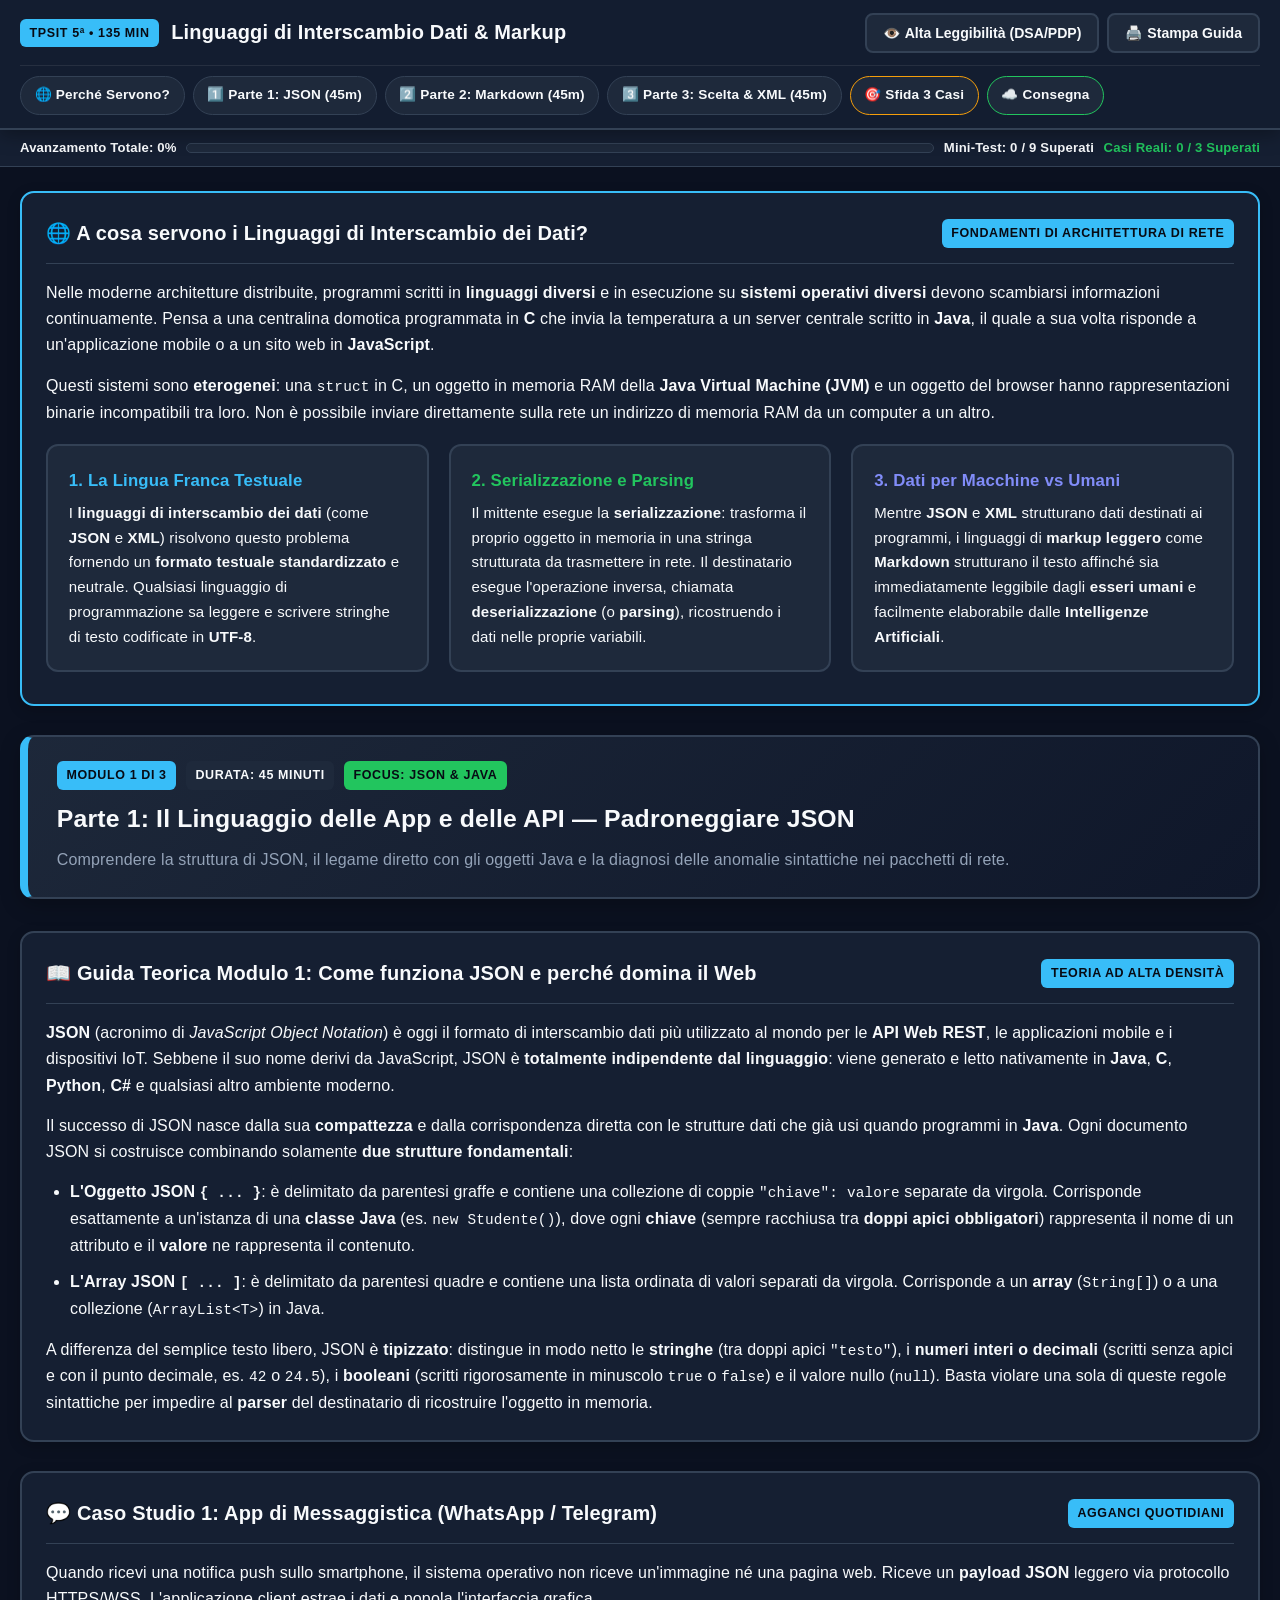
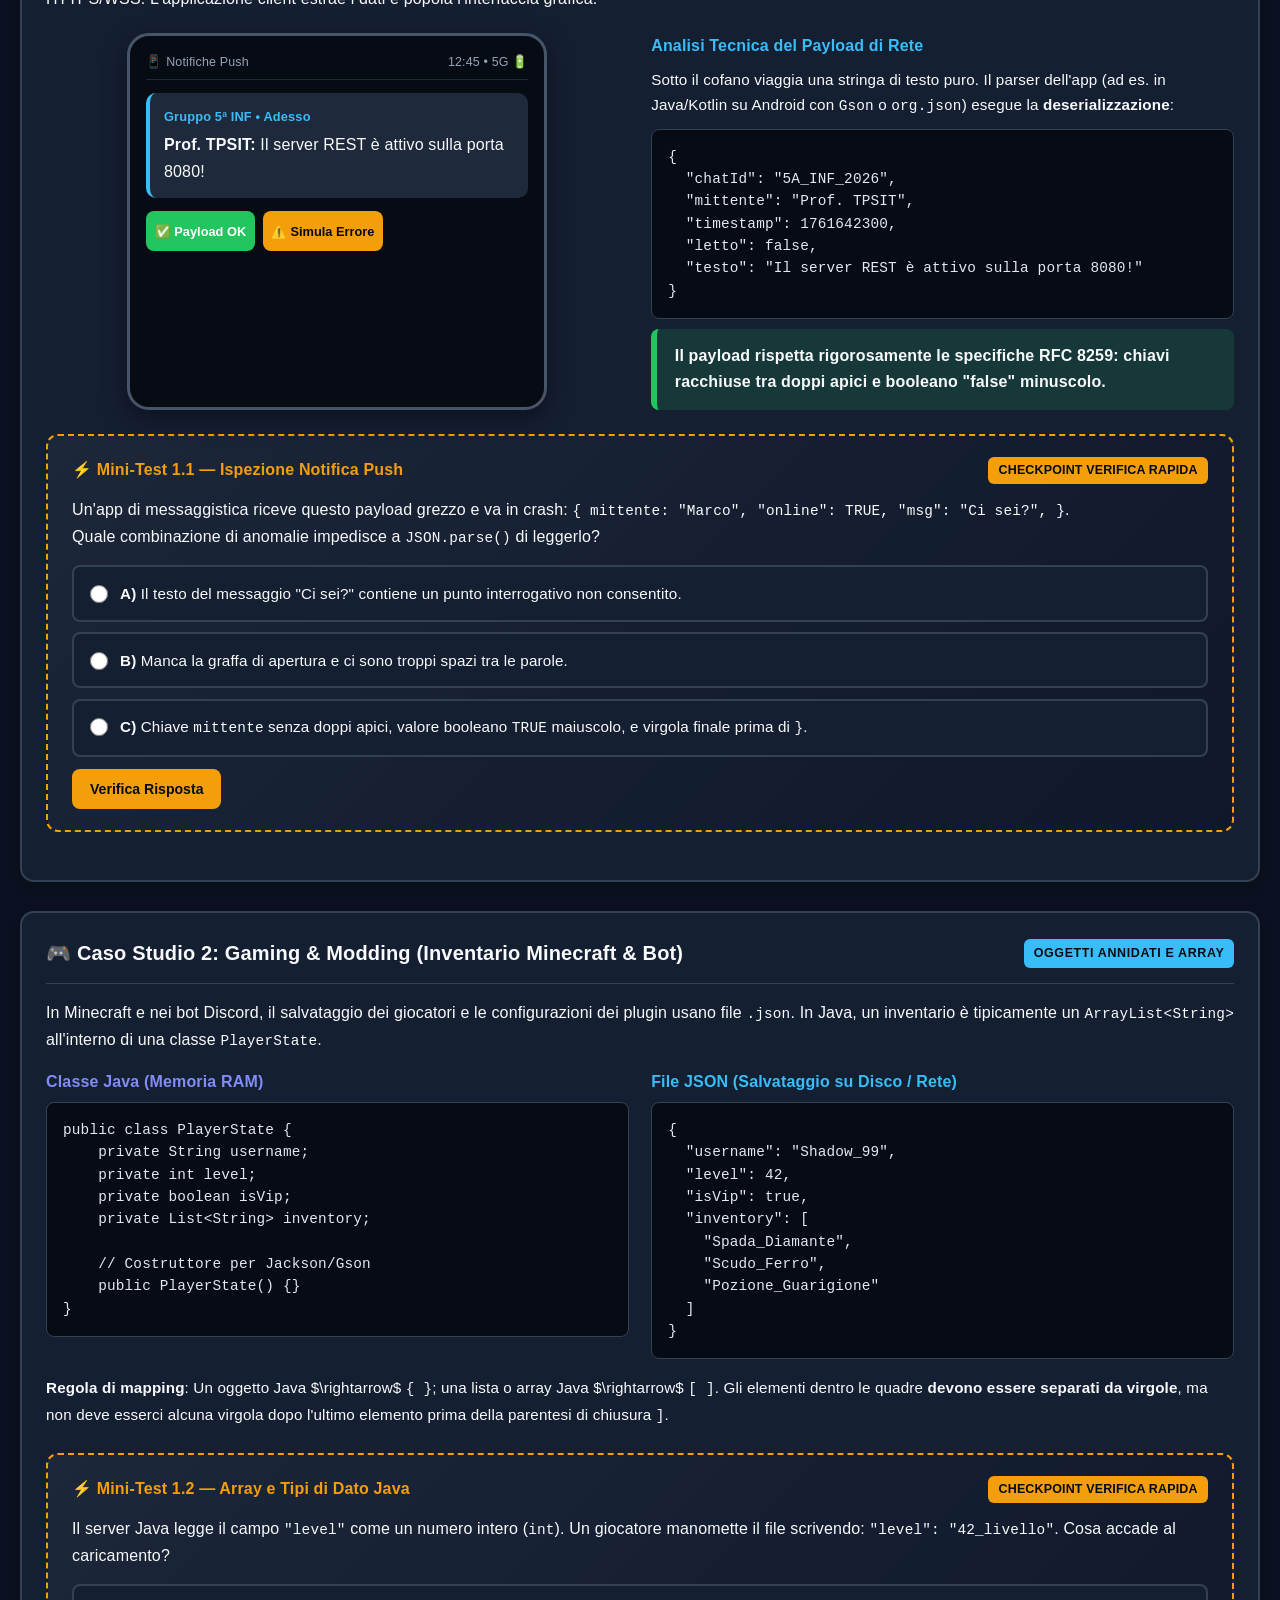
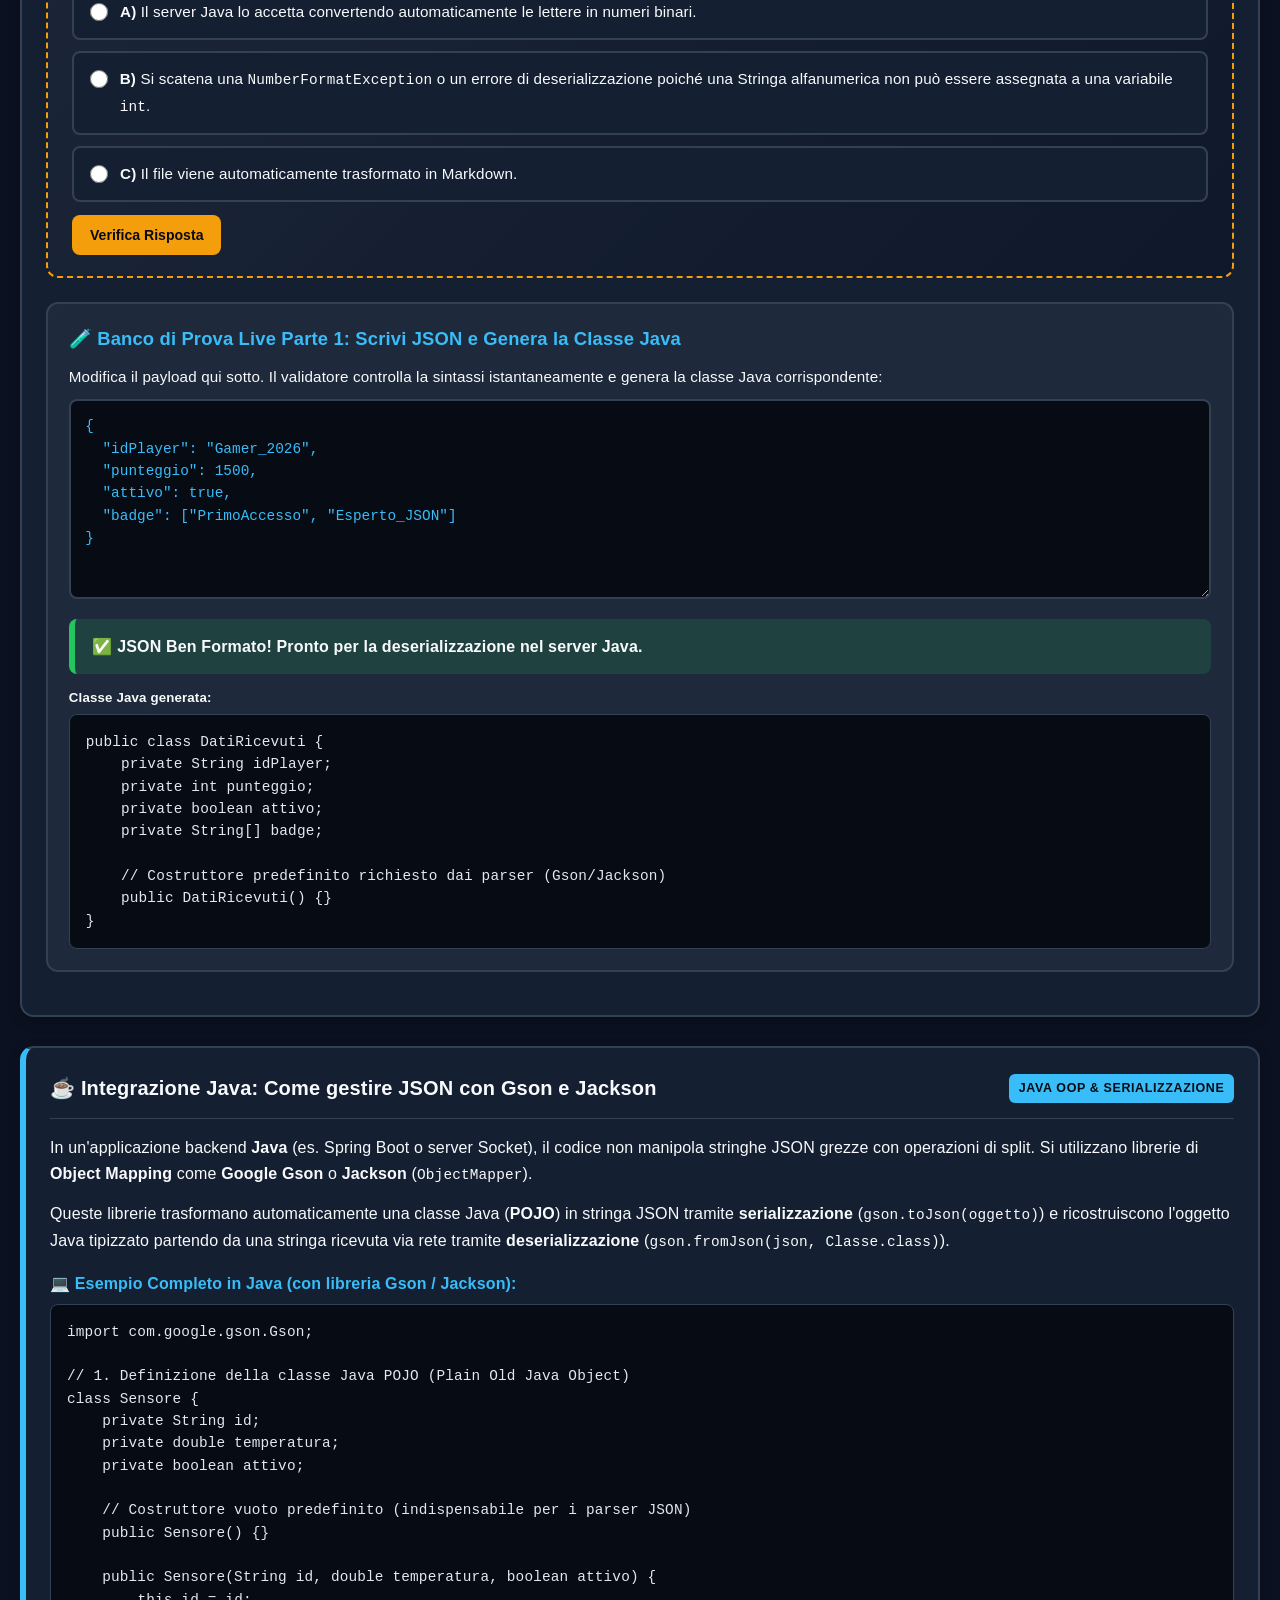
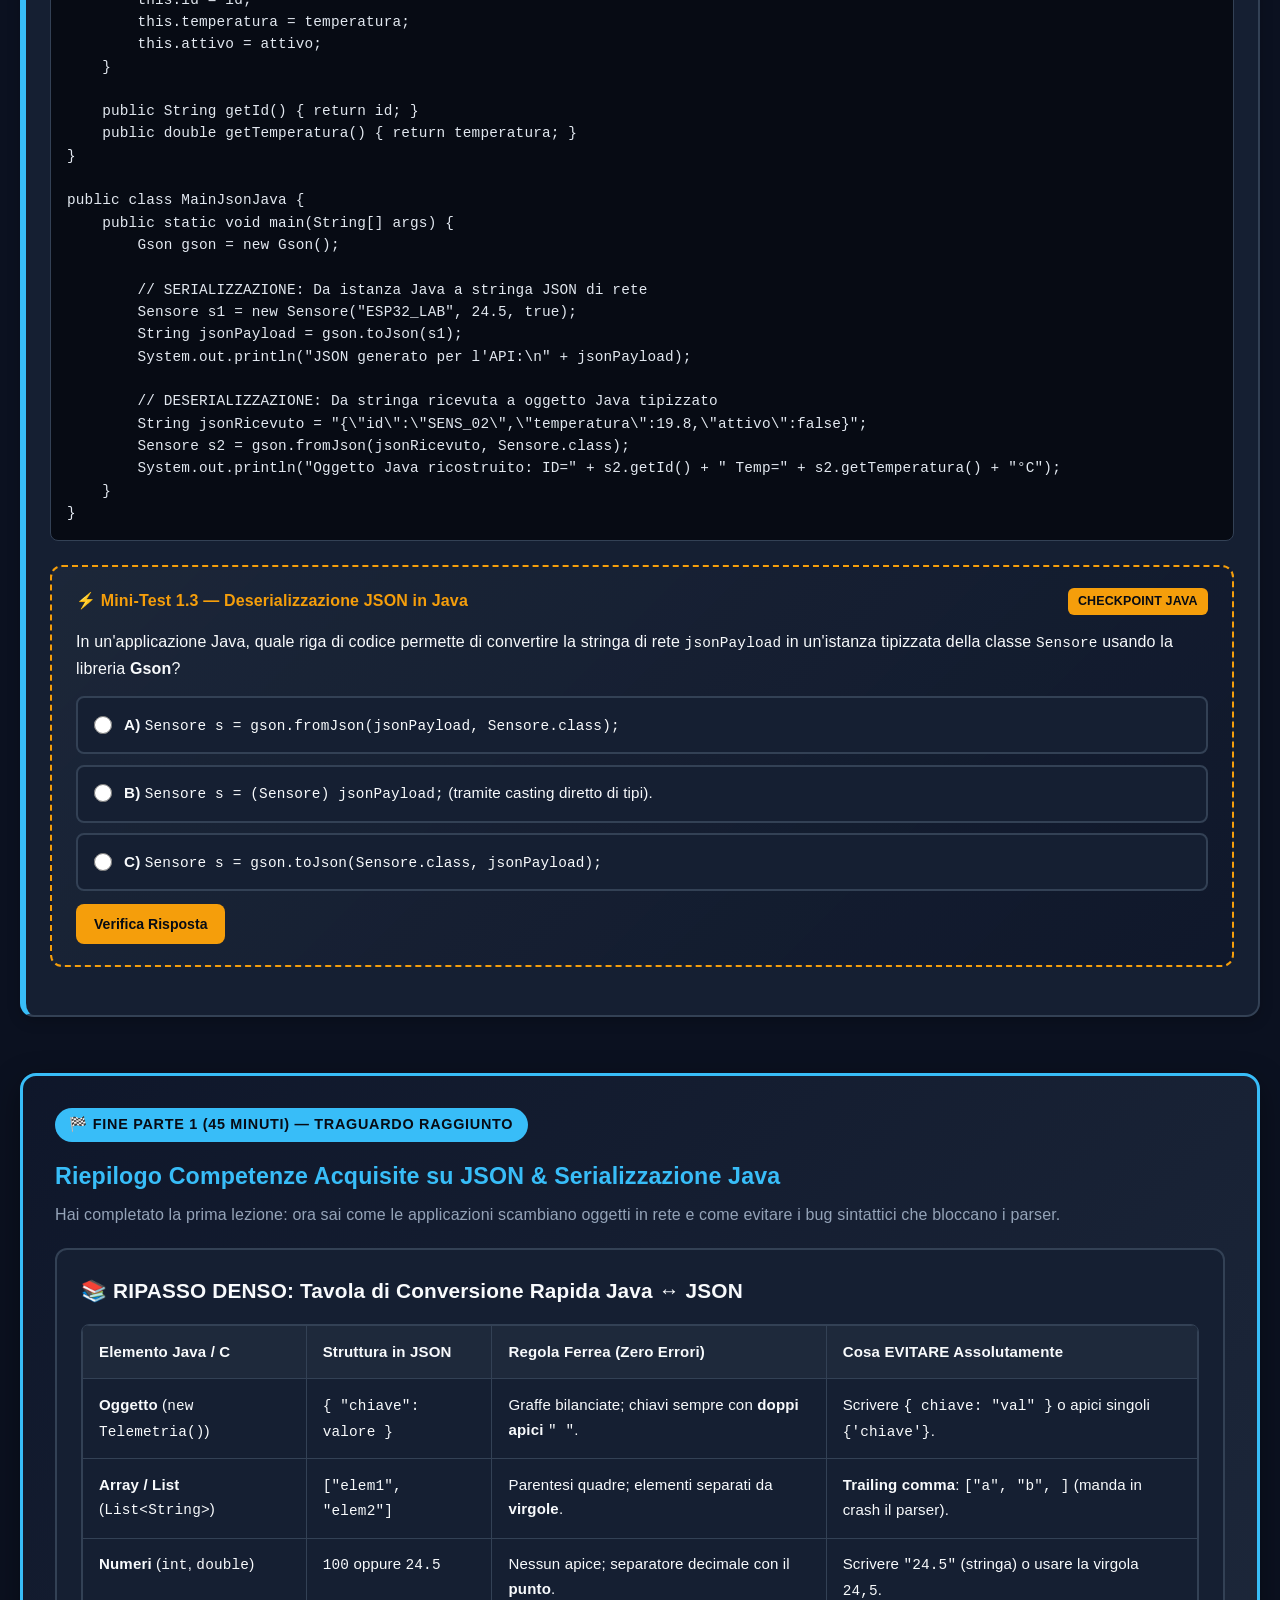
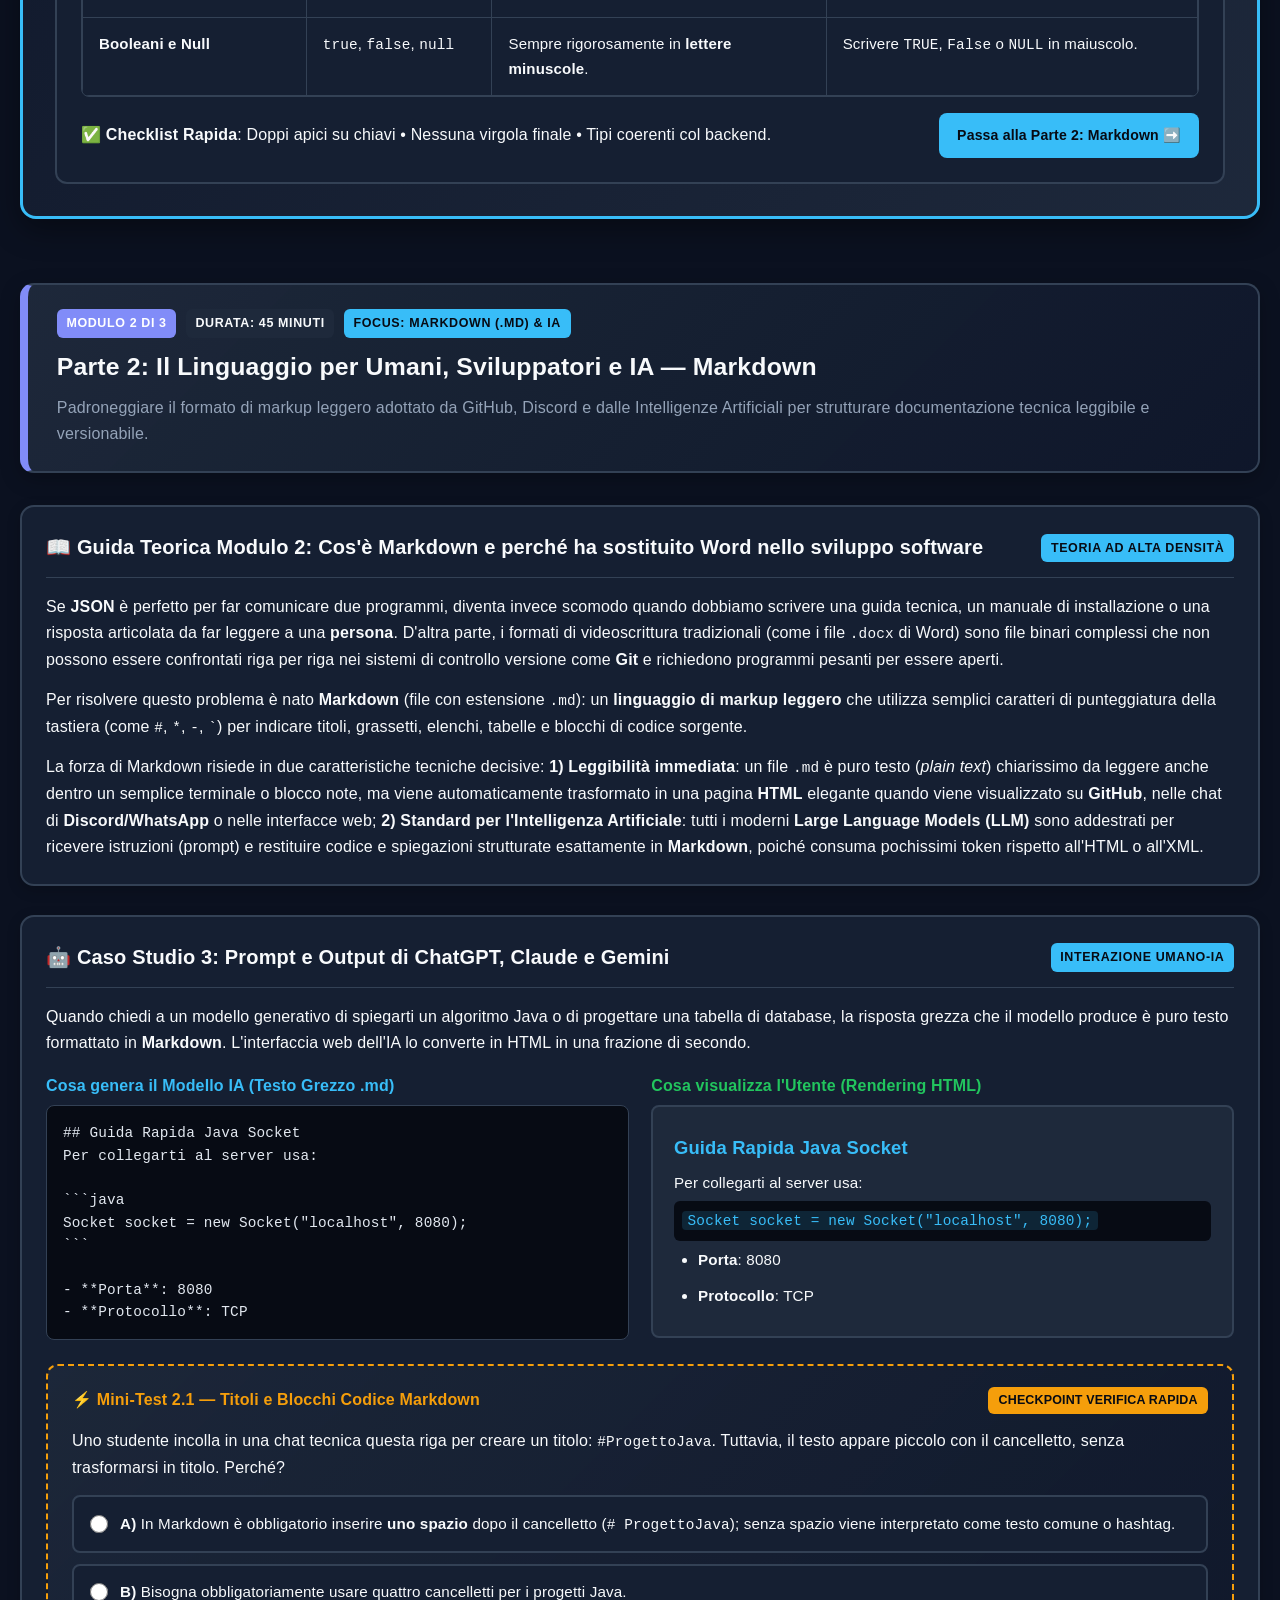
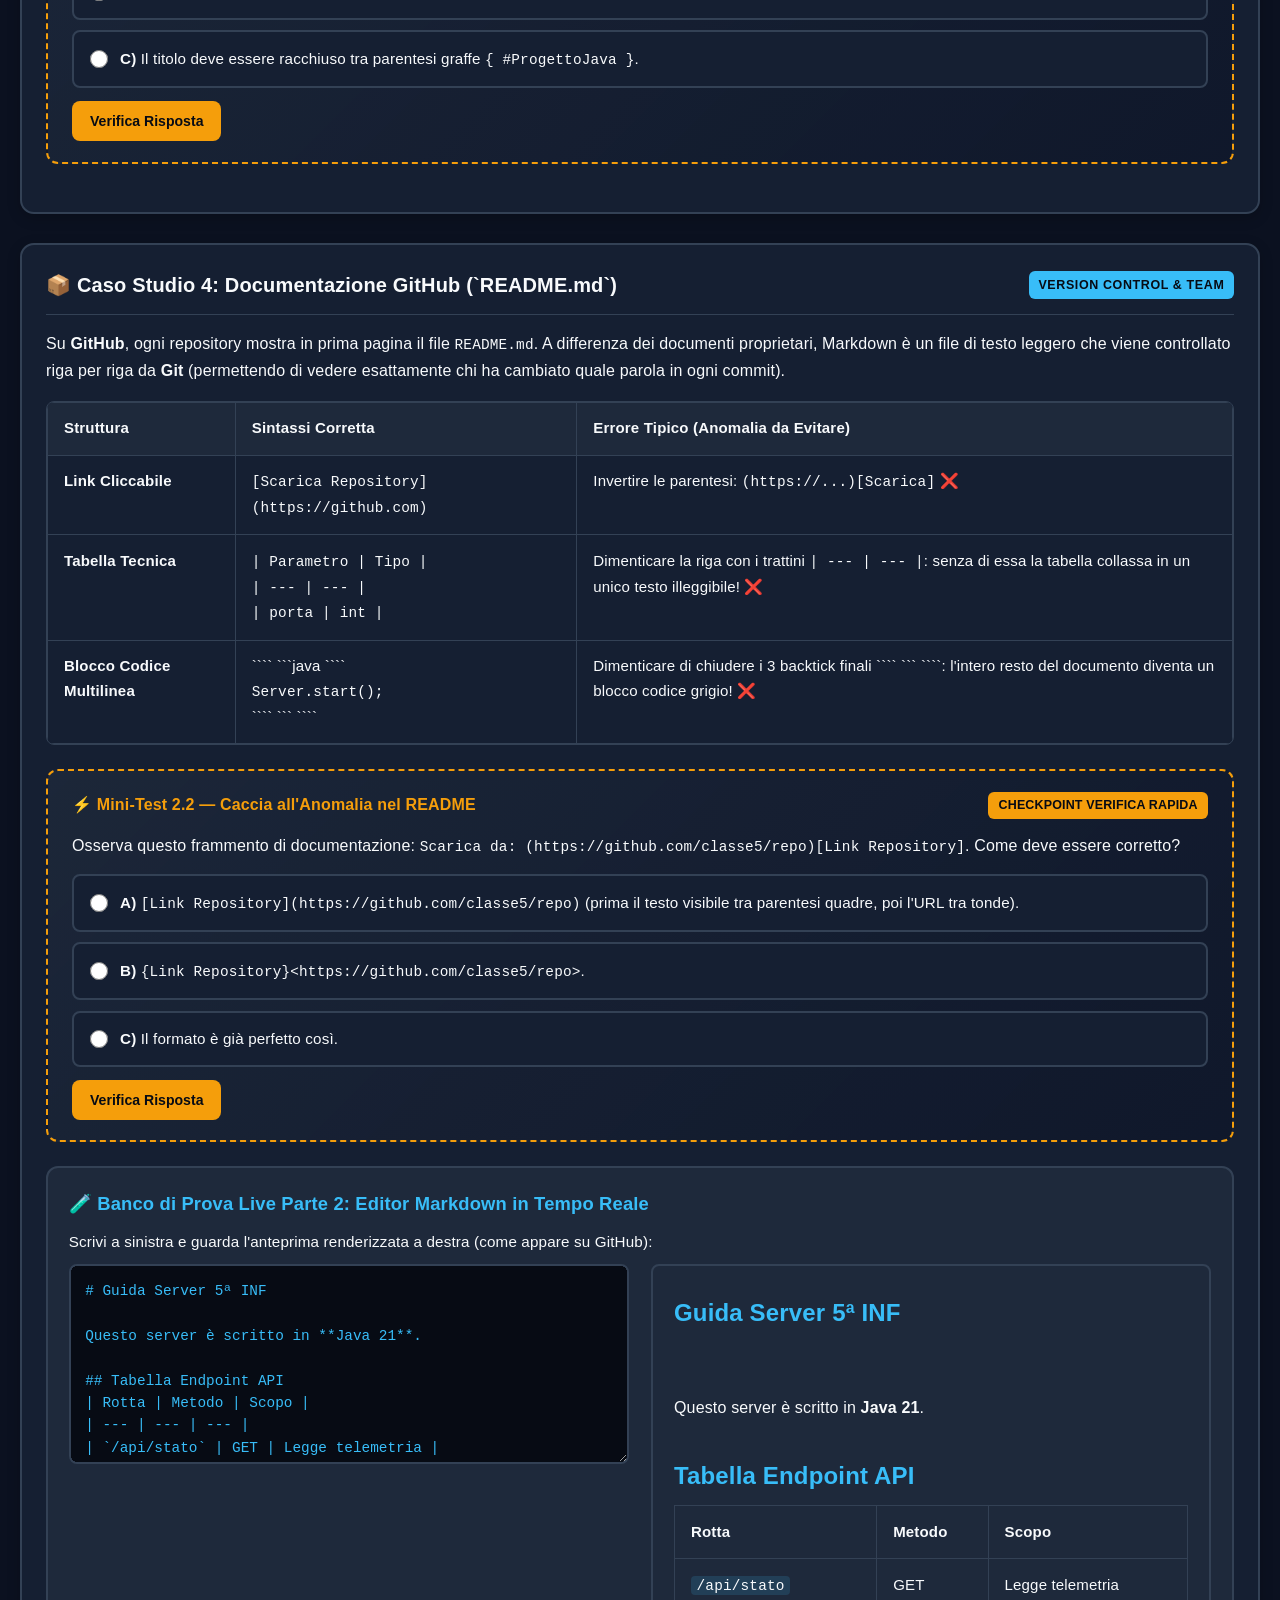
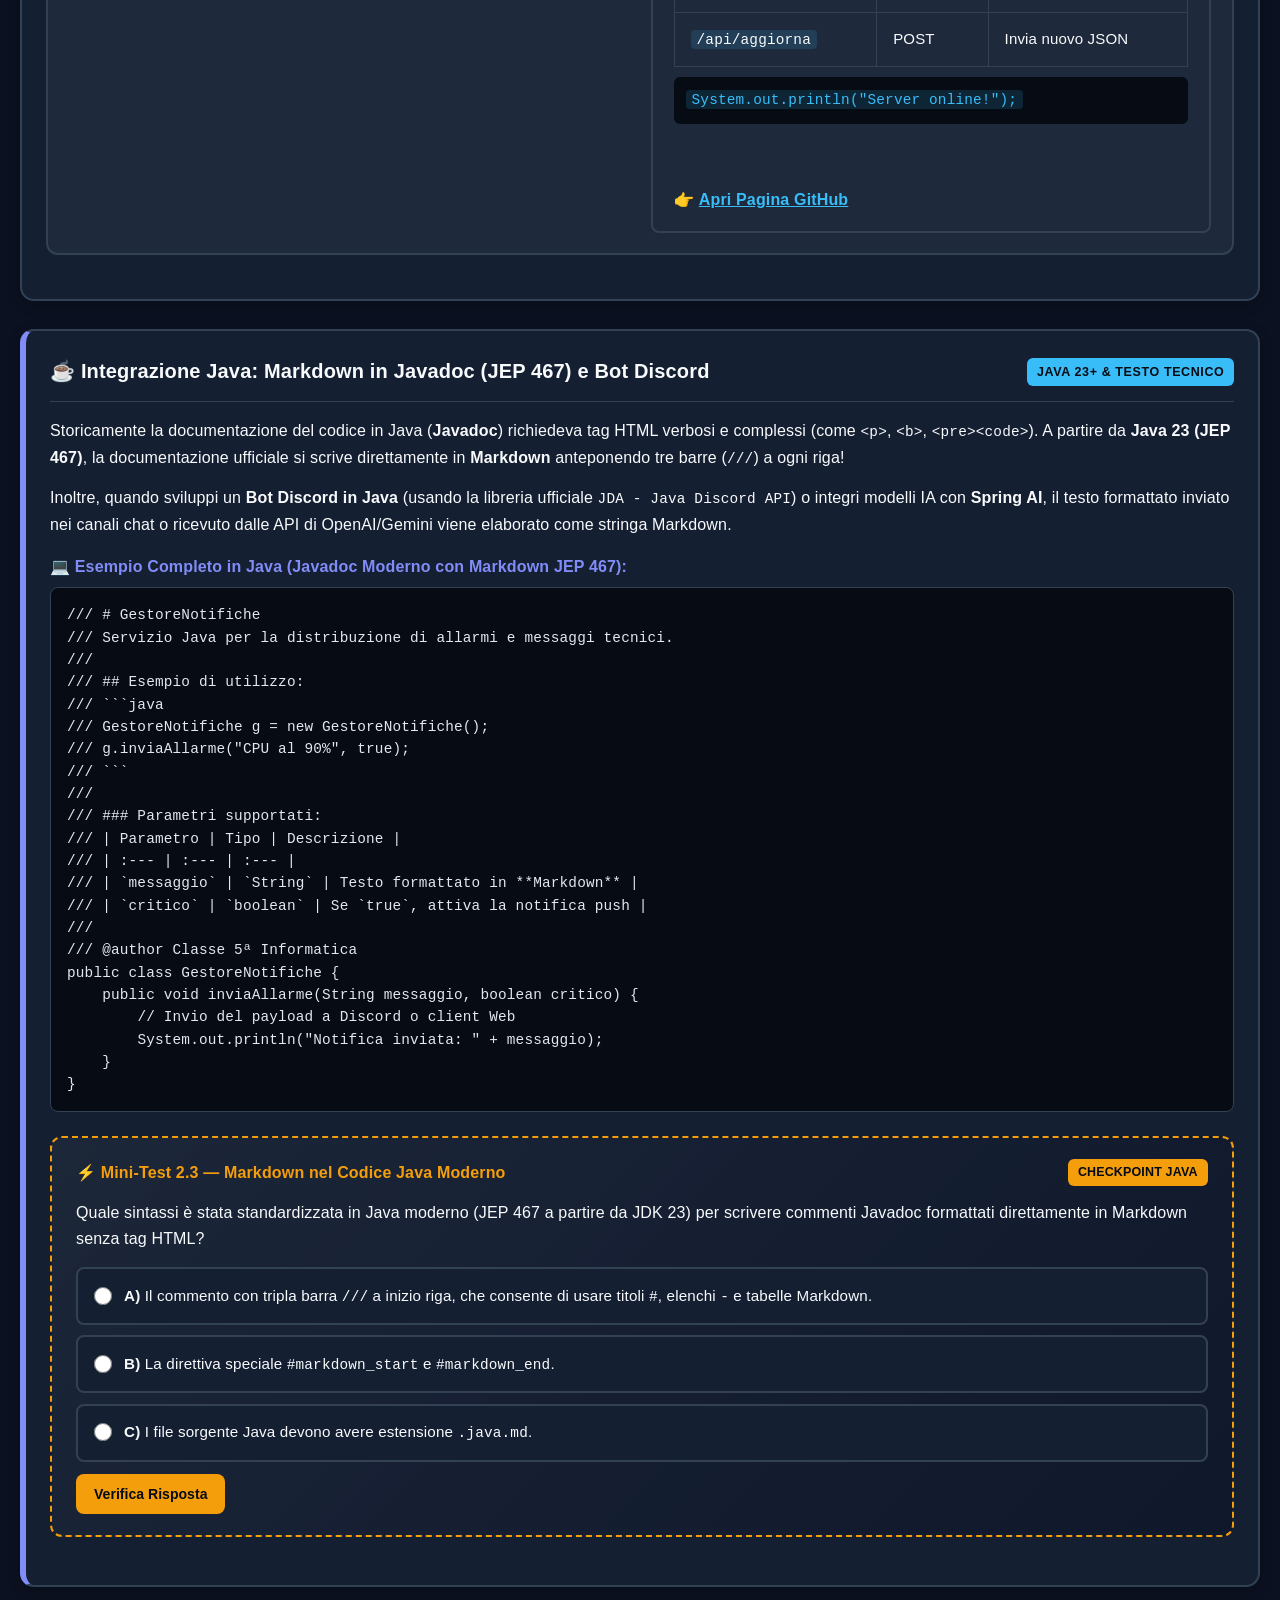
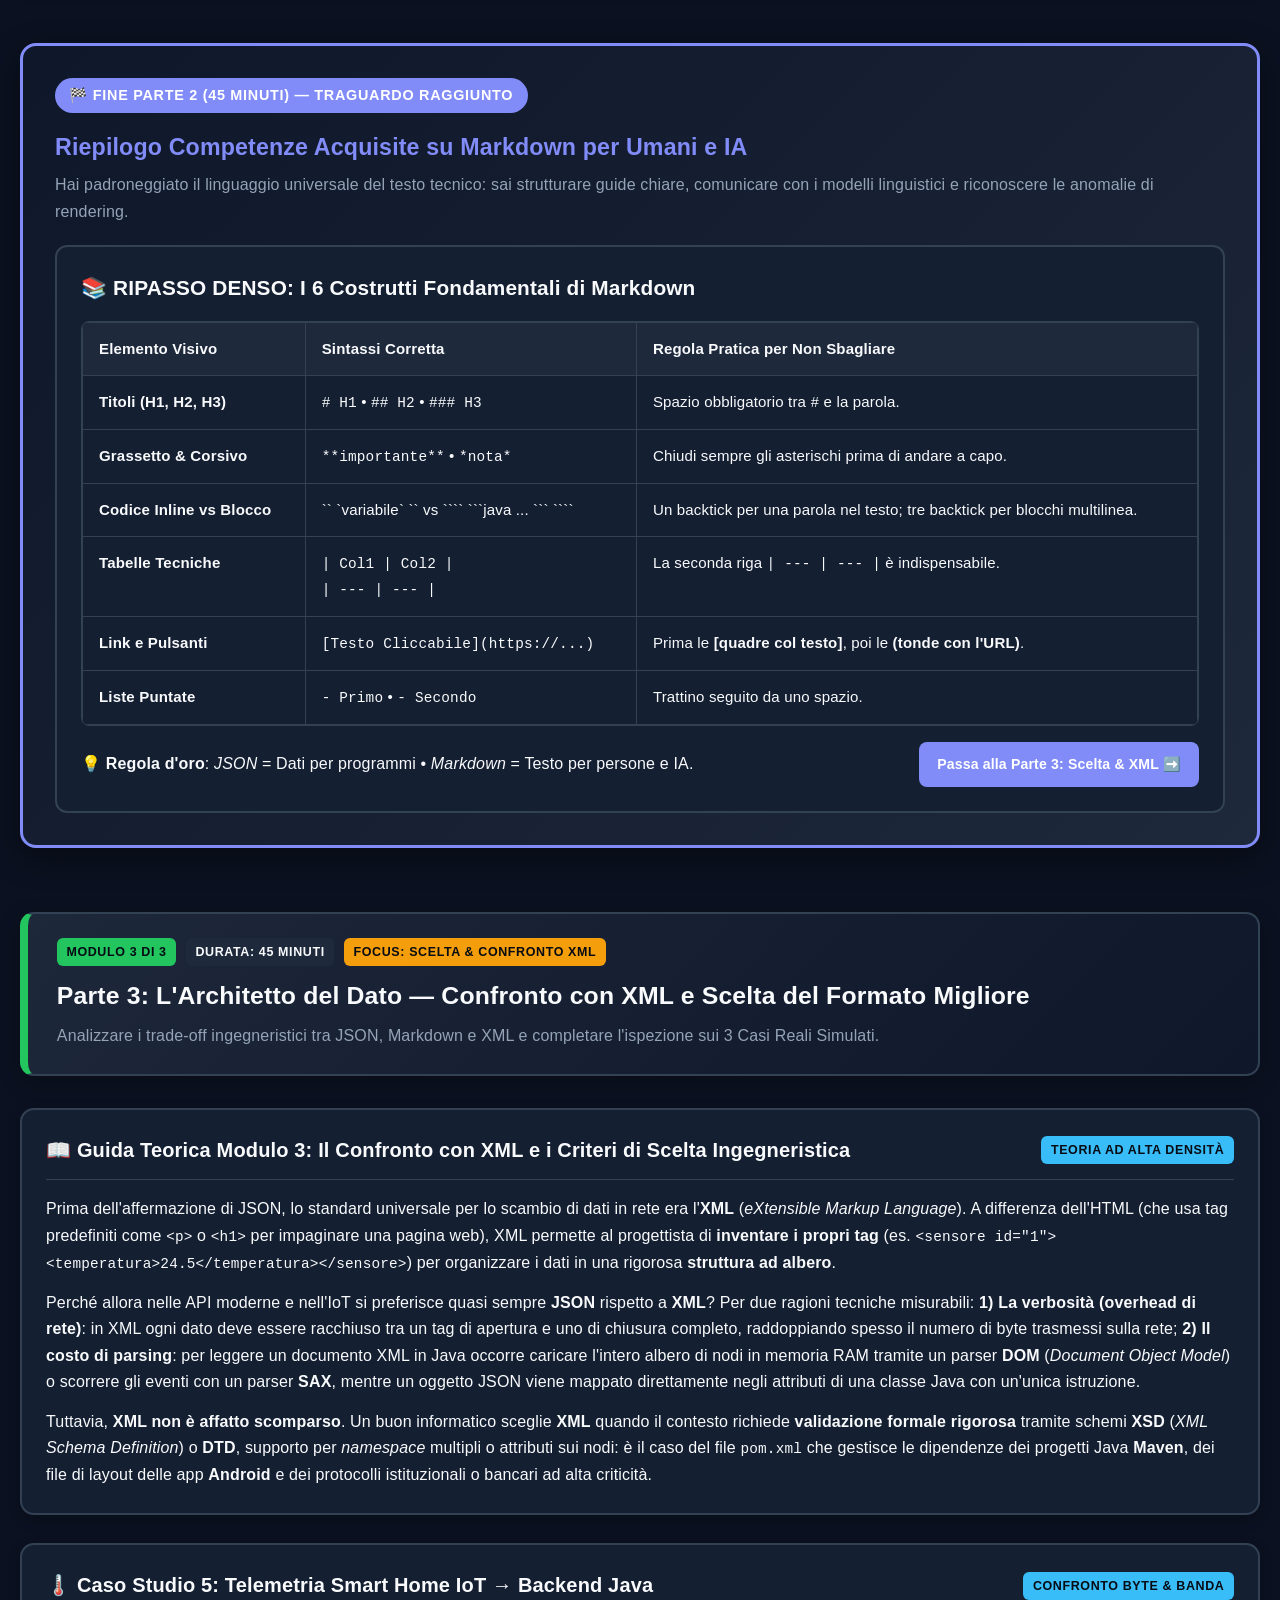
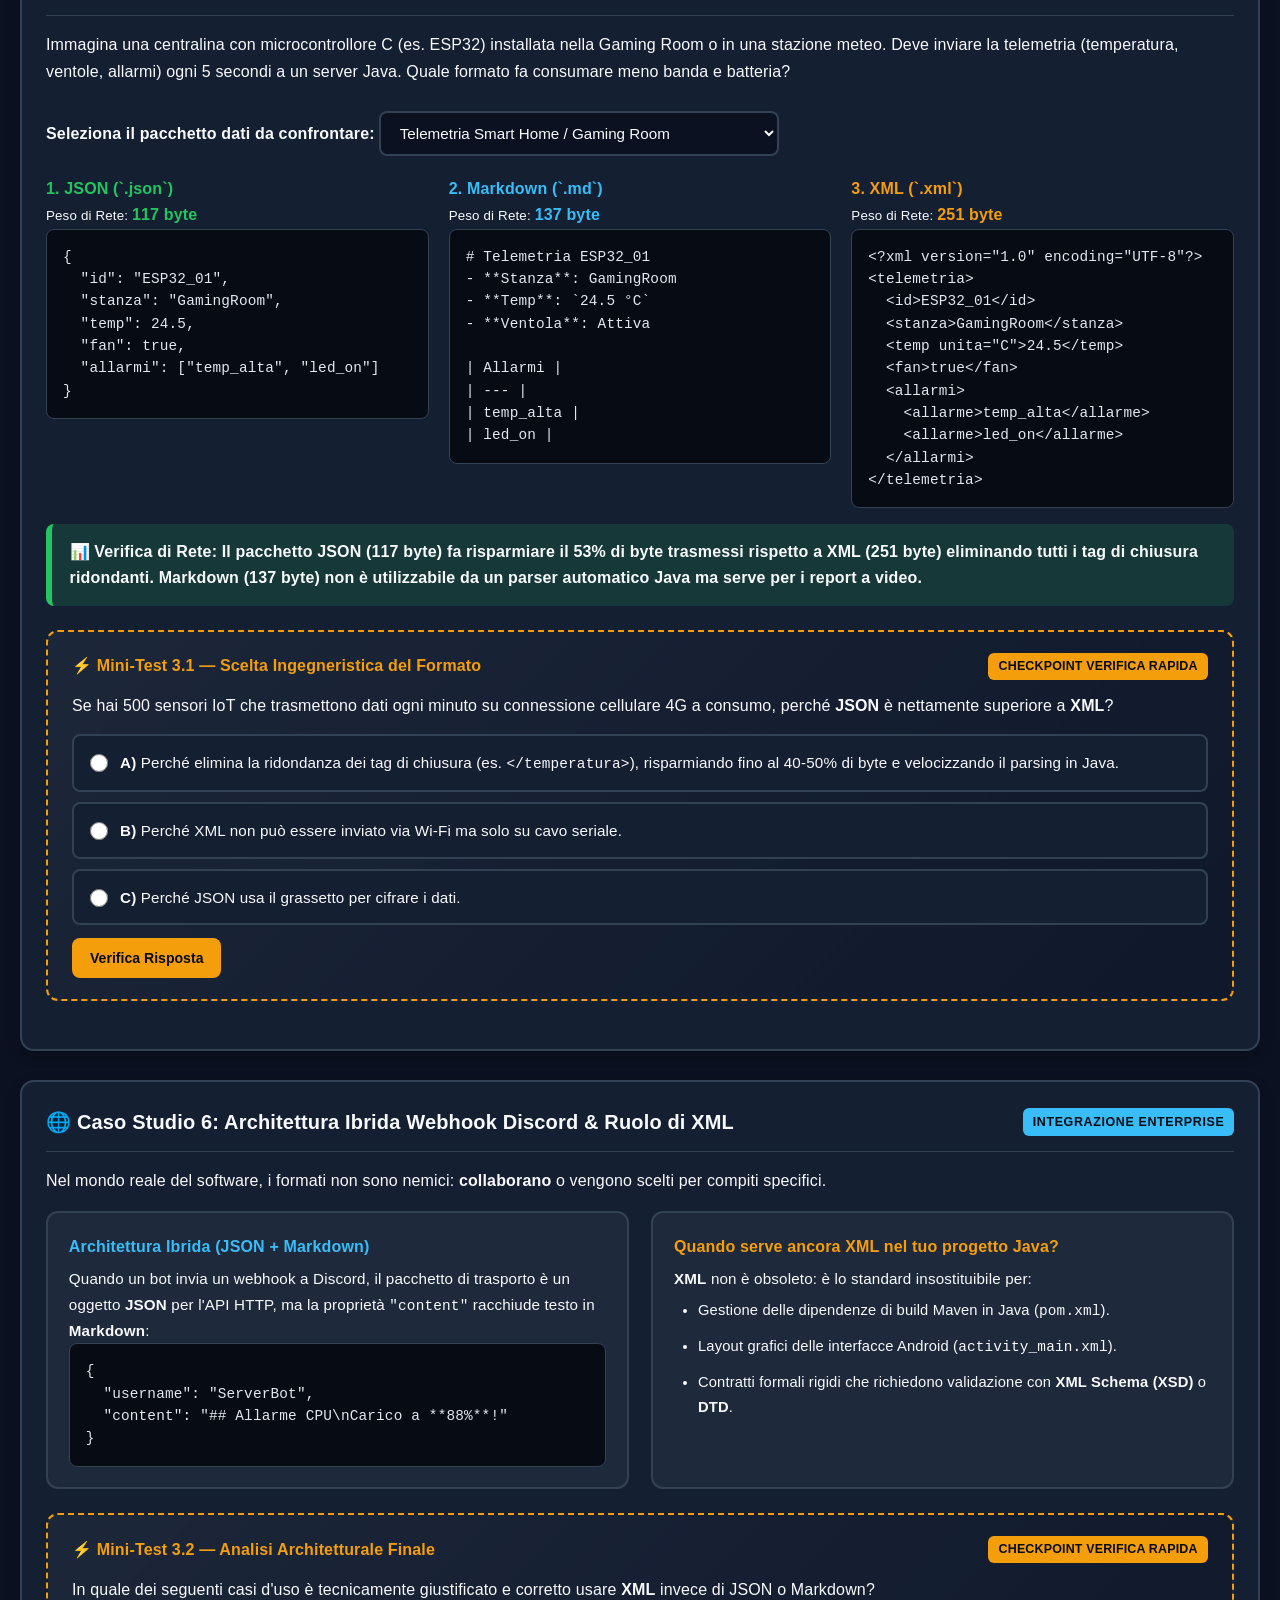
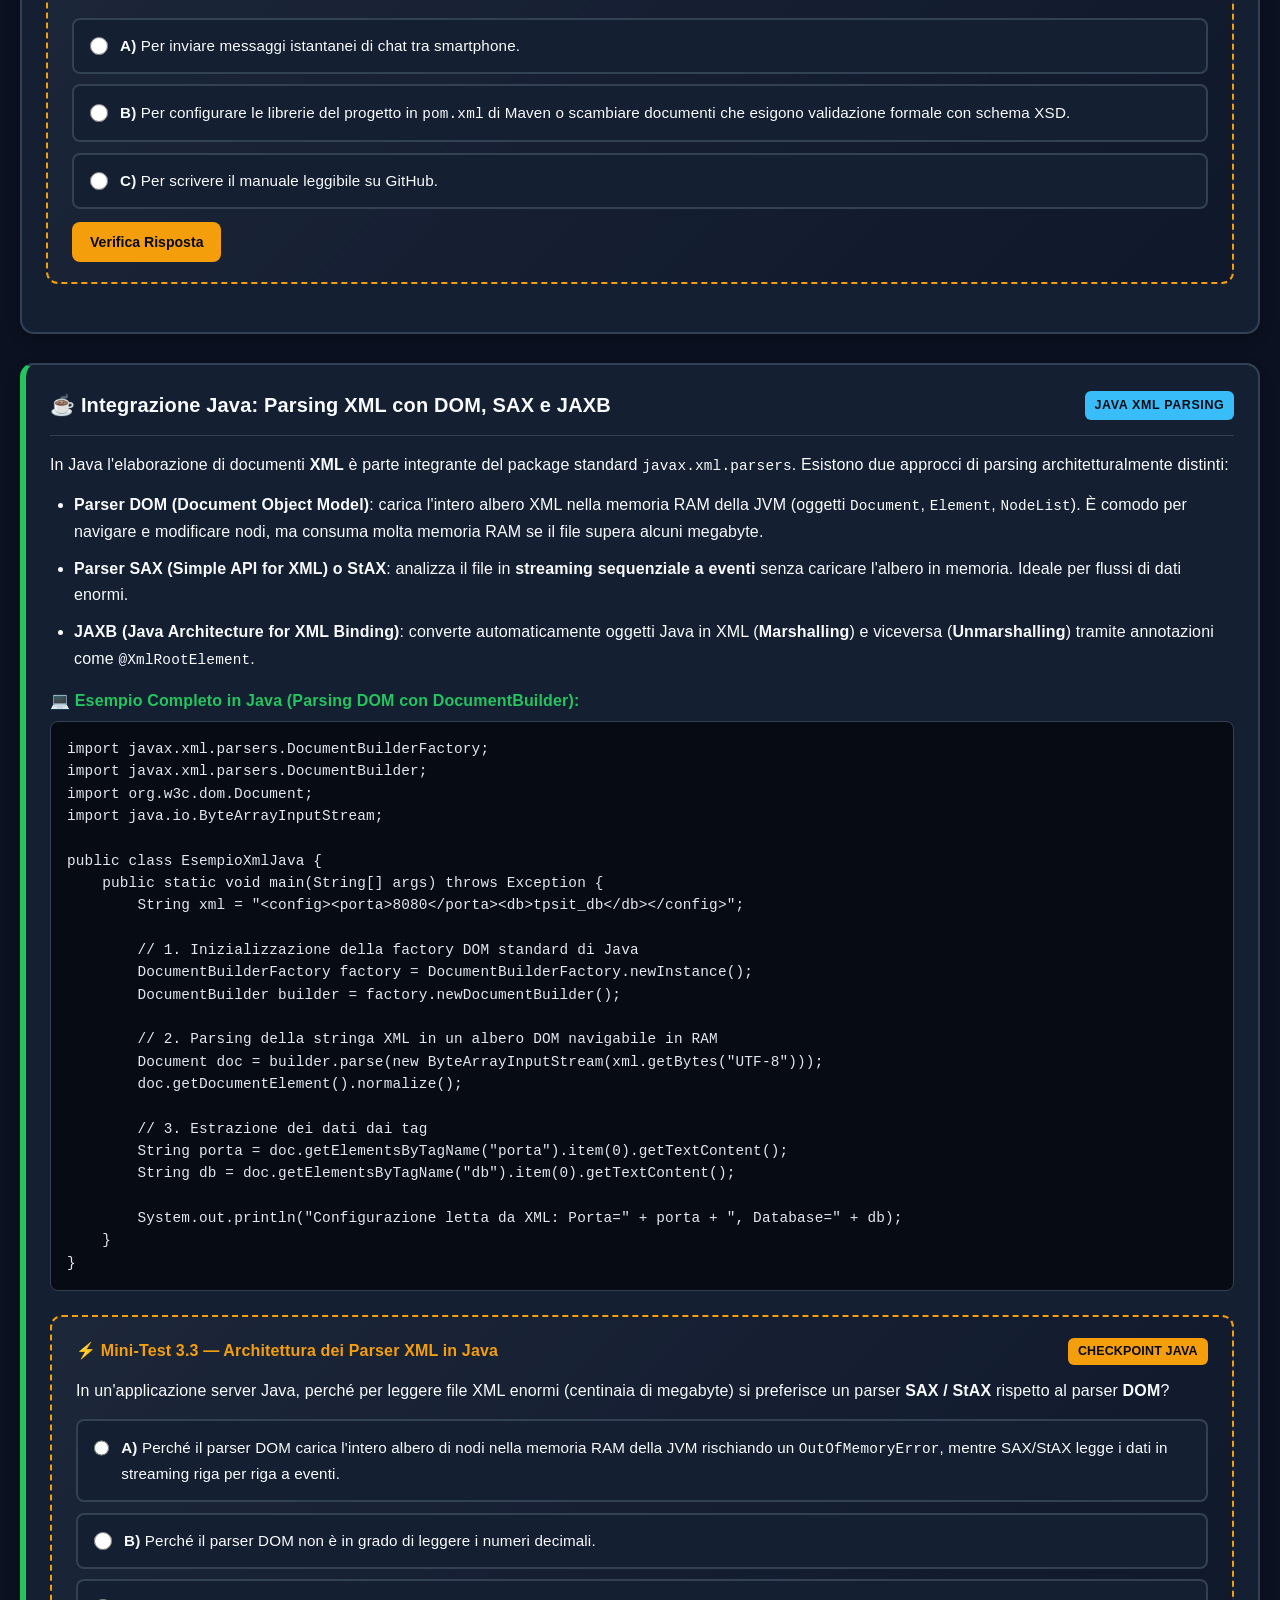
==== commit dda5f847: "Feat: Add Java explanations, code examples and mini-tests to modules 1, 2 and 3" ====
--- a/index.html
+++ b/index.html
@@ -47,7 +47,7 @@
       <div class="progress-track" aria-label="Progresso verifiche interattive">
         <div id="globalProgressBar" class="progress-bar-fill"></div>
       </div>
-      <span id="miniTestsScoreBadge">Mini-Test: 0 / 6 Superati</span>
+      <span id="miniTestsScoreBadge">Mini-Test: 0 / 9 Superati</span>
       <span id="casesScoreBadge" style="color: var(--accent-green);">Casi Reali: 0 / 3</span>
     </div>
   </div>
@@ -304,6 +304,85 @@
           <div id="p1SandboxStatus" class="status-banner status-ok"></div>
           <h5 style="margin-top: 0.8rem; margin-bottom: 0.3rem;">Classe Java generata:</h5>
           <pre id="p1SandboxJavaCode" class="code-box"></pre>
+        </div>
+      </div>
+
+      <!-- SEZIONE INTEGRAZIONE JAVA MODULO 1: SERIALIZZAZIONE E PARSING JSON -->
+      <div class="card" style="border-left: 6px solid var(--accent-blue);">
+        <div class="card-header">
+          <h3 class="card-title">☕ Integrazione Java: Come gestire JSON con Gson e Jackson</h3>
+          <span class="badge-tag">JAVA OOP & SERIALIZZAZIONE</span>
+        </div>
+        <p style="margin-bottom: 0.85rem;">
+          In un'applicazione backend <strong>Java</strong> (es. Spring Boot o server Socket), il codice non manipola stringhe JSON grezze con operazioni di split. Si utilizzano librerie di <strong>Object Mapping</strong> come <strong>Google Gson</strong> o <strong>Jackson</strong> (<code>ObjectMapper</code>).
+        </p>
+        <p style="margin-bottom: 0.85rem;">
+          Queste librerie trasformano automaticamente una classe Java (<strong>POJO</strong>) in stringa JSON tramite <strong>serializzazione</strong> (<code>gson.toJson(oggetto)</code>) e ricostruiscono l'oggetto Java tipizzato partendo da una stringa ricevuta via rete tramite <strong>deserializzazione</strong> (<code>gson.fromJson(json, Classe.class)</code>).
+        </p>
+        
+        <h4 style="color: var(--accent-blue); margin-top: 1rem; margin-bottom: 0.4rem;">💻 Esempio Completo in Java (con libreria Gson / Jackson):</h4>
+        <pre class="code-box">import com.google.gson.Gson;
+
+// 1. Definizione della classe Java POJO (Plain Old Java Object)
+class Sensore {
+    private String id;
+    private double temperatura;
+    private boolean attivo;
+
+    // Costruttore vuoto predefinito (indispensabile per i parser JSON)
+    public Sensore() {}
+
+    public Sensore(String id, double temperatura, boolean attivo) {
+        this.id = id;
+        this.temperatura = temperatura;
+        this.attivo = attivo;
+    }
+
+    public String getId() { return id; }
+    public double getTemperatura() { return temperatura; }
+}
+
+public class MainJsonJava {
+    public static void main(String[] args) {
+        Gson gson = new Gson();
+
+        // SERIALIZZAZIONE: Da istanza Java a stringa JSON di rete
+        Sensore s1 = new Sensore("ESP32_LAB", 24.5, true);
+        String jsonPayload = gson.toJson(s1);
+        System.out.println("JSON generato per l'API:\n" + jsonPayload);
+
+        // DESERIALIZZAZIONE: Da stringa ricevuta a oggetto Java tipizzato
+        String jsonRicevuto = "{\"id\":\"SENS_02\",\"temperatura\":19.8,\"attivo\":false}";
+        Sensore s2 = gson.fromJson(jsonRicevuto, Sensore.class);
+        System.out.println("Oggetto Java ricostruito: ID=" + s2.getId() + " Temp=" + s2.getTemperatura() + "°C");
+    }
+}</pre>
+
+        <!-- MINI-TEST 1.3: USO IN JAVA -->
+        <div class="mini-test-card" id="miniTest1JavaCard">
+          <div class="mini-test-header">
+            <h4 style="color: var(--accent-amber);">⚡ Mini-Test 1.3 — Deserializzazione JSON in Java</h4>
+            <span class="mini-test-badge">CHECKPOINT JAVA</span>
+          </div>
+          <p>
+            In un'applicazione Java, quale riga di codice permette di convertire la stringa di rete <code>jsonPayload</code> in un'istanza tipizzata della classe <code>Sensore</code> usando la libreria <strong>Gson</strong>?
+          </p>
+          <div class="mini-test-options">
+            <label class="mini-test-option">
+              <input type="radio" name="mt1j" value="optA" />
+              <span><strong>A)</strong> <code>Sensore s = gson.fromJson(jsonPayload, Sensore.class);</code></span>
+            </label>
+            <label class="mini-test-option">
+              <input type="radio" name="mt1j" value="optB" />
+              <span><strong>B)</strong> <code>Sensore s = (Sensore) jsonPayload;</code> (tramite casting diretto di tipi).</span>
+            </label>
+            <label class="mini-test-option">
+              <input type="radio" name="mt1j" value="optC" />
+              <span><strong>C)</strong> <code>Sensore s = gson.toJson(Sensore.class, jsonPayload);</code></span>
+            </label>
+          </div>
+          <button id="btnCheckMiniTest1Java" class="btn btn-amber" type="button" style="margin-top: 0.8rem;">Verifica Risposta</button>
+          <div id="feedbackMiniTest1Java" class="mini-test-feedback"></div>
         </div>
       </div>
 
@@ -576,6 +655,71 @@
         </div>
       </div>
 
+      <!-- SEZIONE INTEGRAZIONE JAVA MODULO 2: MARKDOWN IN JAVADOC E BOT -->
+      <div class="card" style="border-left: 6px solid var(--accent-indigo);">
+        <div class="card-header">
+          <h3 class="card-title">☕ Integrazione Java: Markdown in Javadoc (JEP 467) e Bot Discord</h3>
+          <span class="badge-tag">JAVA 23+ & TESTO TECNICO</span>
+        </div>
+        <p style="margin-bottom: 0.85rem;">
+          Storicamente la documentazione del codice in Java (<strong>Javadoc</strong>) richiedeva tag HTML verbosi e complessi (come <code>&lt;p&gt;</code>, <code>&lt;b&gt;</code>, <code>&lt;pre&gt;&lt;code&gt;</code>). A partire da <strong>Java 23 (JEP 467)</strong>, la documentazione ufficiale si scrive direttamente in <strong>Markdown</strong> anteponendo tre barre (<code>///</code>) a ogni riga!
+        </p>
+        <p style="margin-bottom: 0.85rem;">
+          Inoltre, quando sviluppi un <strong>Bot Discord in Java</strong> (usando la libreria ufficiale <code>JDA - Java Discord API</code>) o integri modelli IA con <strong>Spring AI</strong>, il testo formattato inviato nei canali chat o ricevuto dalle API di OpenAI/Gemini viene elaborato come stringa Markdown.
+        </p>
+
+        <h4 style="color: var(--accent-indigo); margin-top: 1rem; margin-bottom: 0.4rem;">💻 Esempio Completo in Java (Javadoc Moderno con Markdown JEP 467):</h4>
+        <pre class="code-box">/// # GestoreNotifiche
+/// Servizio Java per la distribuzione di allarmi e messaggi tecnici.
+/// 
+/// ## Esempio di utilizzo:
+/// ```java
+/// GestoreNotifiche g = new GestoreNotifiche();
+/// g.inviaAllarme("CPU al 90%", true);
+/// ```
+/// 
+/// ### Parametri supportati:
+/// | Parametro | Tipo | Descrizione |
+/// | :--- | :--- | :--- |
+/// | `messaggio` | `String` | Testo formattato in **Markdown** |
+/// | `critico` | `boolean` | Se `true`, attiva la notifica push |
+/// 
+/// @author Classe 5ª Informatica
+public class GestoreNotifiche {
+    public void inviaAllarme(String messaggio, boolean critico) {
+        // Invio del payload a Discord o client Web
+        System.out.println("Notifica inviata: " + messaggio);
+    }
+}</pre>
+
+        <!-- MINI-TEST 2.3: USO IN JAVA -->
+        <div class="mini-test-card" id="miniTest2JavaCard">
+          <div class="mini-test-header">
+            <h4 style="color: var(--accent-amber);">⚡ Mini-Test 2.3 — Markdown nel Codice Java Moderno</h4>
+            <span class="mini-test-badge">CHECKPOINT JAVA</span>
+          </div>
+          <p>
+            Quale sintassi è stata standardizzata in Java moderno (JEP 467 a partire da JDK 23) per scrivere commenti Javadoc formattati direttamente in Markdown senza tag HTML?
+          </p>
+          <div class="mini-test-options">
+            <label class="mini-test-option">
+              <input type="radio" name="mt2j" value="optA" />
+              <span><strong>A)</strong> Il commento con tripla barra <code>///</code> a inizio riga, che consente di usare titoli <code>#</code>, elenchi <code>-</code> e tabelle Markdown.</span>
+            </label>
+            <label class="mini-test-option">
+              <input type="radio" name="mt2j" value="optB" />
+              <span><strong>B)</strong> La direttiva speciale <code>#markdown_start</code> e <code>#markdown_end</code>.</span>
+            </label>
+            <label class="mini-test-option">
+              <input type="radio" name="mt2j" value="optC" />
+              <span><strong>C)</strong> I file sorgente Java devono avere estensione <code>.java.md</code>.</span>
+            </label>
+          </div>
+          <button id="btnCheckMiniTest2Java" class="btn btn-amber" type="button" style="margin-top: 0.8rem;">Verifica Risposta</button>
+          <div id="feedbackMiniTest2Java" class="mini-test-feedback"></div>
+        </div>
+      </div>
+
       <!-- ===================================================================
            🏁 FINE PARTE 2 — RIPASSO DENSO PARTE 2 (OBBLIGATORIO E BEN EVIDENTE)
            =================================================================== -->
@@ -815,6 +959,81 @@
           </div>
           <button id="btnCheckMiniTest6" class="btn btn-amber" type="button" style="margin-top: 0.8rem;">Verifica Risposta</button>
           <div id="feedbackMiniTest6" class="mini-test-feedback"></div>
+        </div>
+      </div>
+
+      <!-- SEZIONE INTEGRAZIONE JAVA MODULO 3: PARSING XML CON DOM E BINDING JAXB -->
+      <div class="card" style="border-left: 6px solid var(--accent-green);">
+        <div class="card-header">
+          <h3 class="card-title">☕ Integrazione Java: Parsing XML con DOM, SAX e JAXB</h3>
+          <span class="badge-tag">JAVA XML PARSING</span>
+        </div>
+        <p style="margin-bottom: 0.85rem;">
+          In Java l'elaborazione di documenti <strong>XML</strong> è parte integrante del package standard <code>javax.xml.parsers</code>. Esistono due approcci di parsing architetturalmente distinti:
+        </p>
+        <ul class="accessible-list" style="margin-bottom: 0.85rem;">
+          <li>
+            <strong>Parser DOM (Document Object Model)</strong>: carica l'intero albero XML nella memoria RAM della JVM (oggetti <code>Document</code>, <code>Element</code>, <code>NodeList</code>). È comodo per navigare e modificare nodi, ma consuma molta memoria RAM se il file supera alcuni megabyte.
+          </li>
+          <li>
+            <strong>Parser SAX (Simple API for XML) o StAX</strong>: analizza il file in <strong>streaming sequenziale a eventi</strong> senza caricare l'albero in memoria. Ideale per flussi di dati enormi.
+          </li>
+          <li>
+            <strong>JAXB (Java Architecture for XML Binding)</strong>: converte automaticamente oggetti Java in XML (<strong>Marshalling</strong>) e viceversa (<strong>Unmarshalling</strong>) tramite annotazioni come <code>@XmlRootElement</code>.
+          </li>
+        </ul>
+
+        <h4 style="color: var(--accent-green); margin-top: 1rem; margin-bottom: 0.4rem;">💻 Esempio Completo in Java (Parsing DOM con DocumentBuilder):</h4>
+        <pre class="code-box">import javax.xml.parsers.DocumentBuilderFactory;
+import javax.xml.parsers.DocumentBuilder;
+import org.w3c.dom.Document;
+import java.io.ByteArrayInputStream;
+
+public class EsempioXmlJava {
+    public static void main(String[] args) throws Exception {
+        String xml = "&lt;config&gt;&lt;porta&gt;8080&lt;/porta&gt;&lt;db&gt;tpsit_db&lt;/db&gt;&lt;/config&gt;";
+
+        // 1. Inizializzazione della factory DOM standard di Java
+        DocumentBuilderFactory factory = DocumentBuilderFactory.newInstance();
+        DocumentBuilder builder = factory.newDocumentBuilder();
+
+        // 2. Parsing della stringa XML in un albero DOM navigabile in RAM
+        Document doc = builder.parse(new ByteArrayInputStream(xml.getBytes("UTF-8")));
+        doc.getDocumentElement().normalize();
+
+        // 3. Estrazione dei dati dai tag
+        String porta = doc.getElementsByTagName("porta").item(0).getTextContent();
+        String db = doc.getElementsByTagName("db").item(0).getTextContent();
+
+        System.out.println("Configurazione letta da XML: Porta=" + porta + ", Database=" + db);
+    }
+}</pre>
+
+        <!-- MINI-TEST 3.3: USO IN JAVA -->
+        <div class="mini-test-card" id="miniTest3JavaCard">
+          <div class="mini-test-header">
+            <h4 style="color: var(--accent-amber);">⚡ Mini-Test 3.3 — Architettura dei Parser XML in Java</h4>
+            <span class="mini-test-badge">CHECKPOINT JAVA</span>
+          </div>
+          <p>
+            In un'applicazione server Java, perché per leggere file XML enormi (centinaia di megabyte) si preferisce un parser <strong>SAX / StAX</strong> rispetto al parser <strong>DOM</strong>?
+          </p>
+          <div class="mini-test-options">
+            <label class="mini-test-option">
+              <input type="radio" name="mt3j" value="optA" />
+              <span><strong>A)</strong> Perché il parser DOM carica l'intero albero di nodi nella memoria RAM della JVM rischiando un <code>OutOfMemoryError</code>, mentre SAX/StAX legge i dati in streaming riga per riga a eventi.</span>
+            </label>
+            <label class="mini-test-option">
+              <input type="radio" name="mt3j" value="optB" />
+              <span><strong>B)</strong> Perché il parser DOM non è in grado di leggere i numeri decimali.</span>
+            </label>
+            <label class="mini-test-option">
+              <input type="radio" name="mt3j" value="optC" />
+              <span><strong>C)</strong> Perché SAX converte automaticamente il file XML in una tabella Markdown.</span>
+            </label>
+          </div>
+          <button id="btnCheckMiniTest3Java" class="btn btn-amber" type="button" style="margin-top: 0.8rem;">Verifica Risposta</button>
+          <div id="feedbackMiniTest3Java" class="mini-test-feedback"></div>
         </div>
       </div>
 
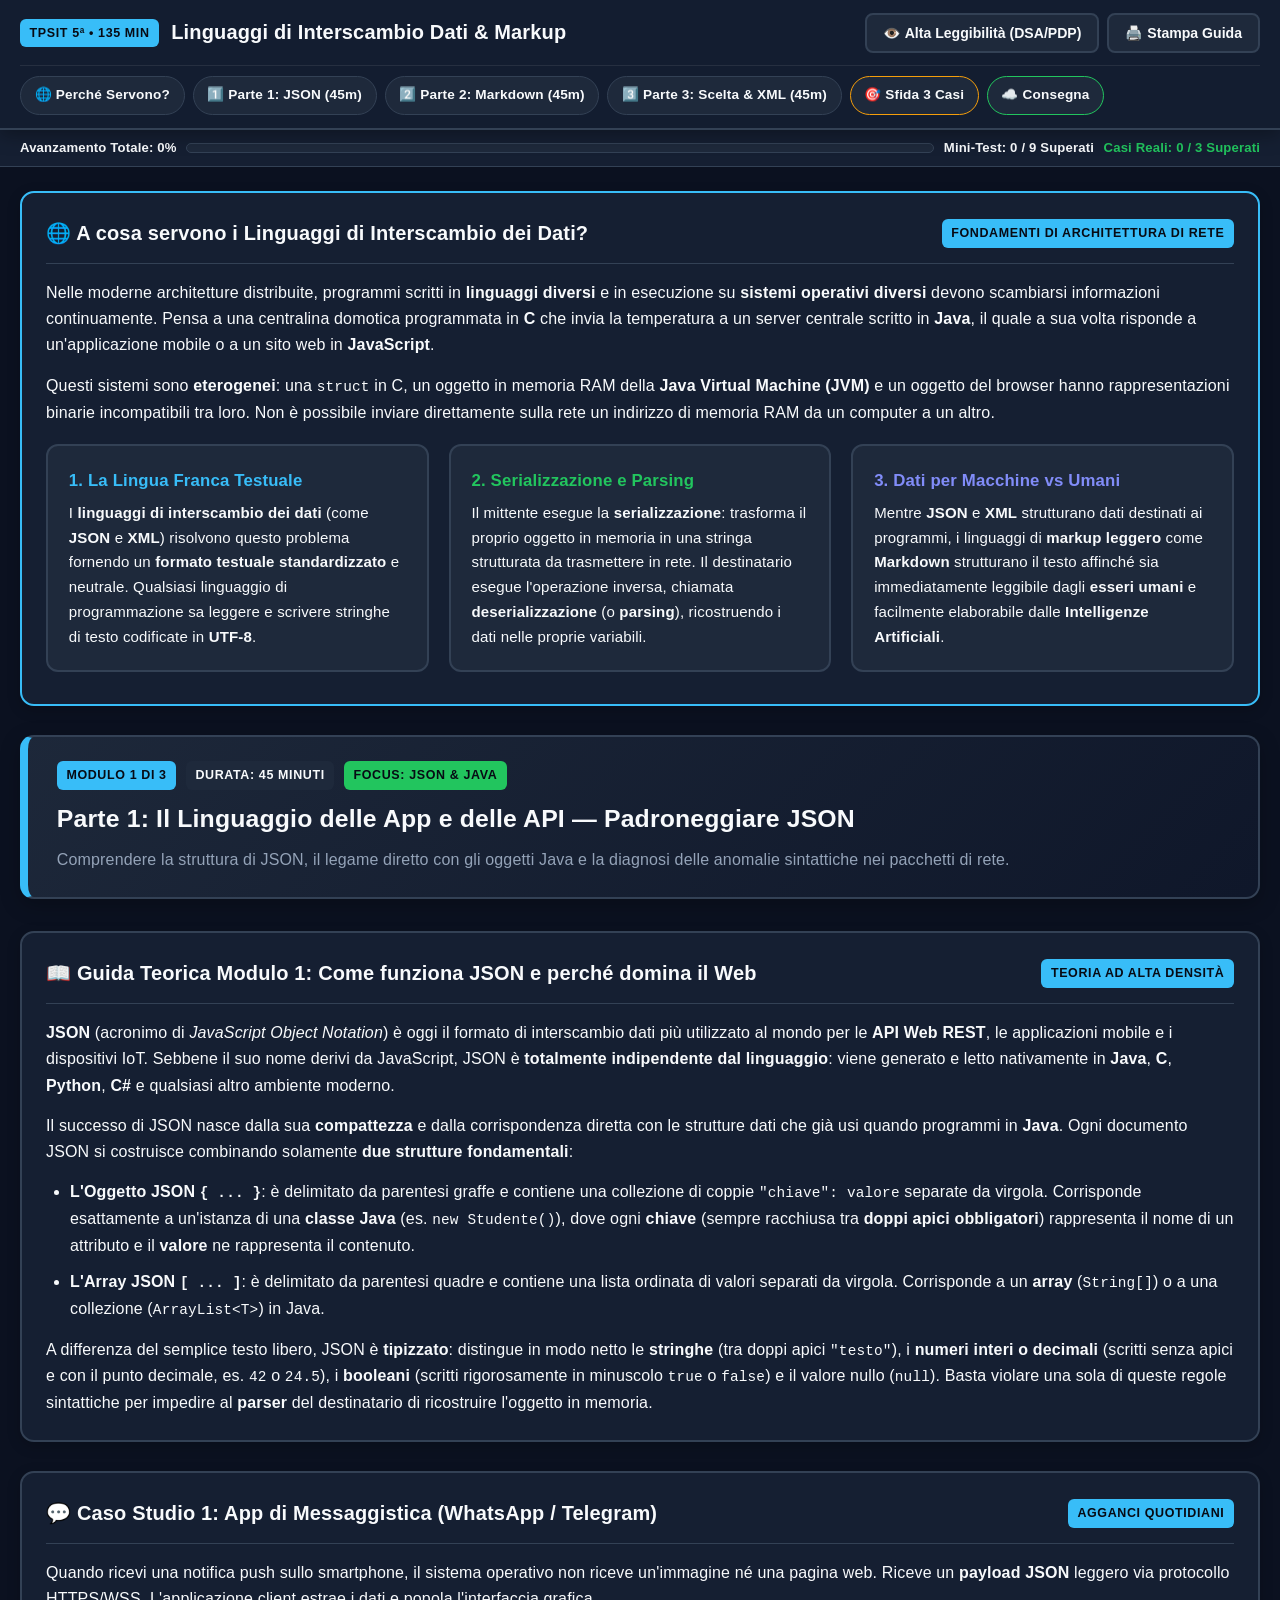
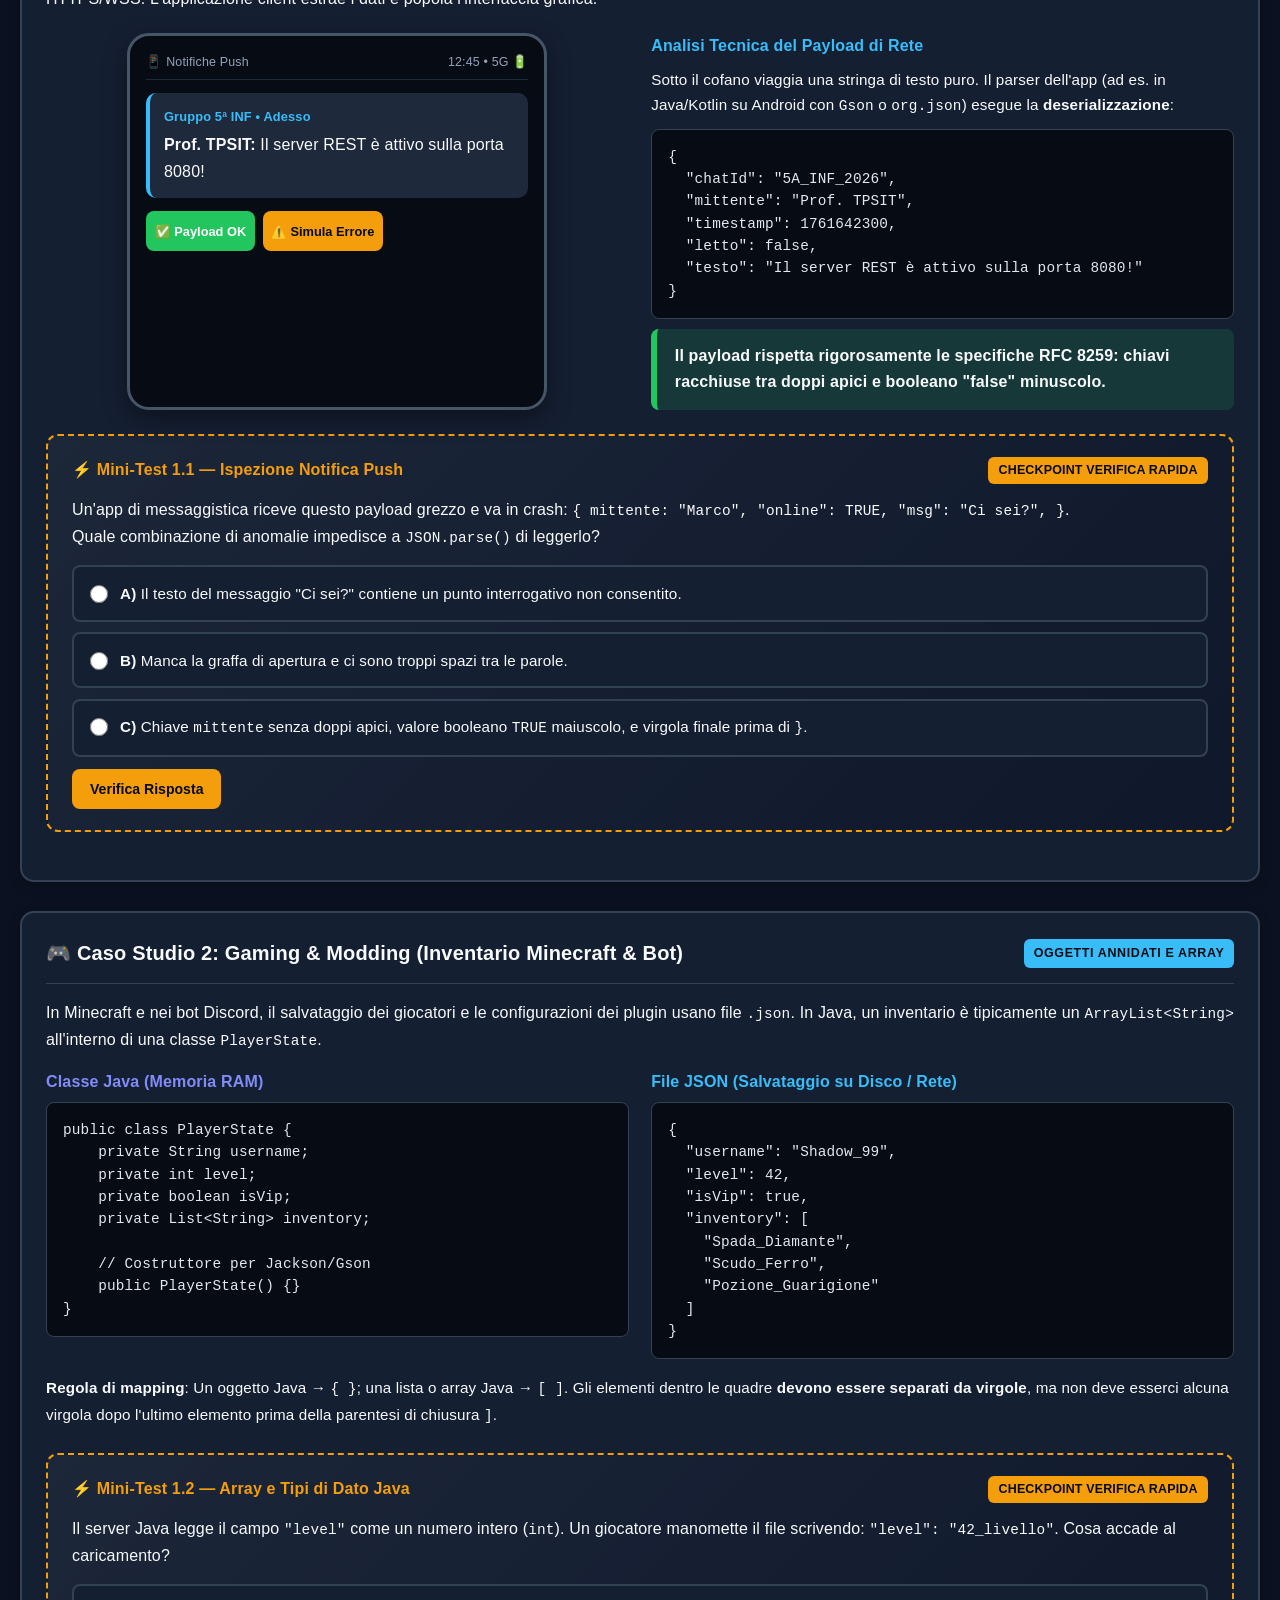
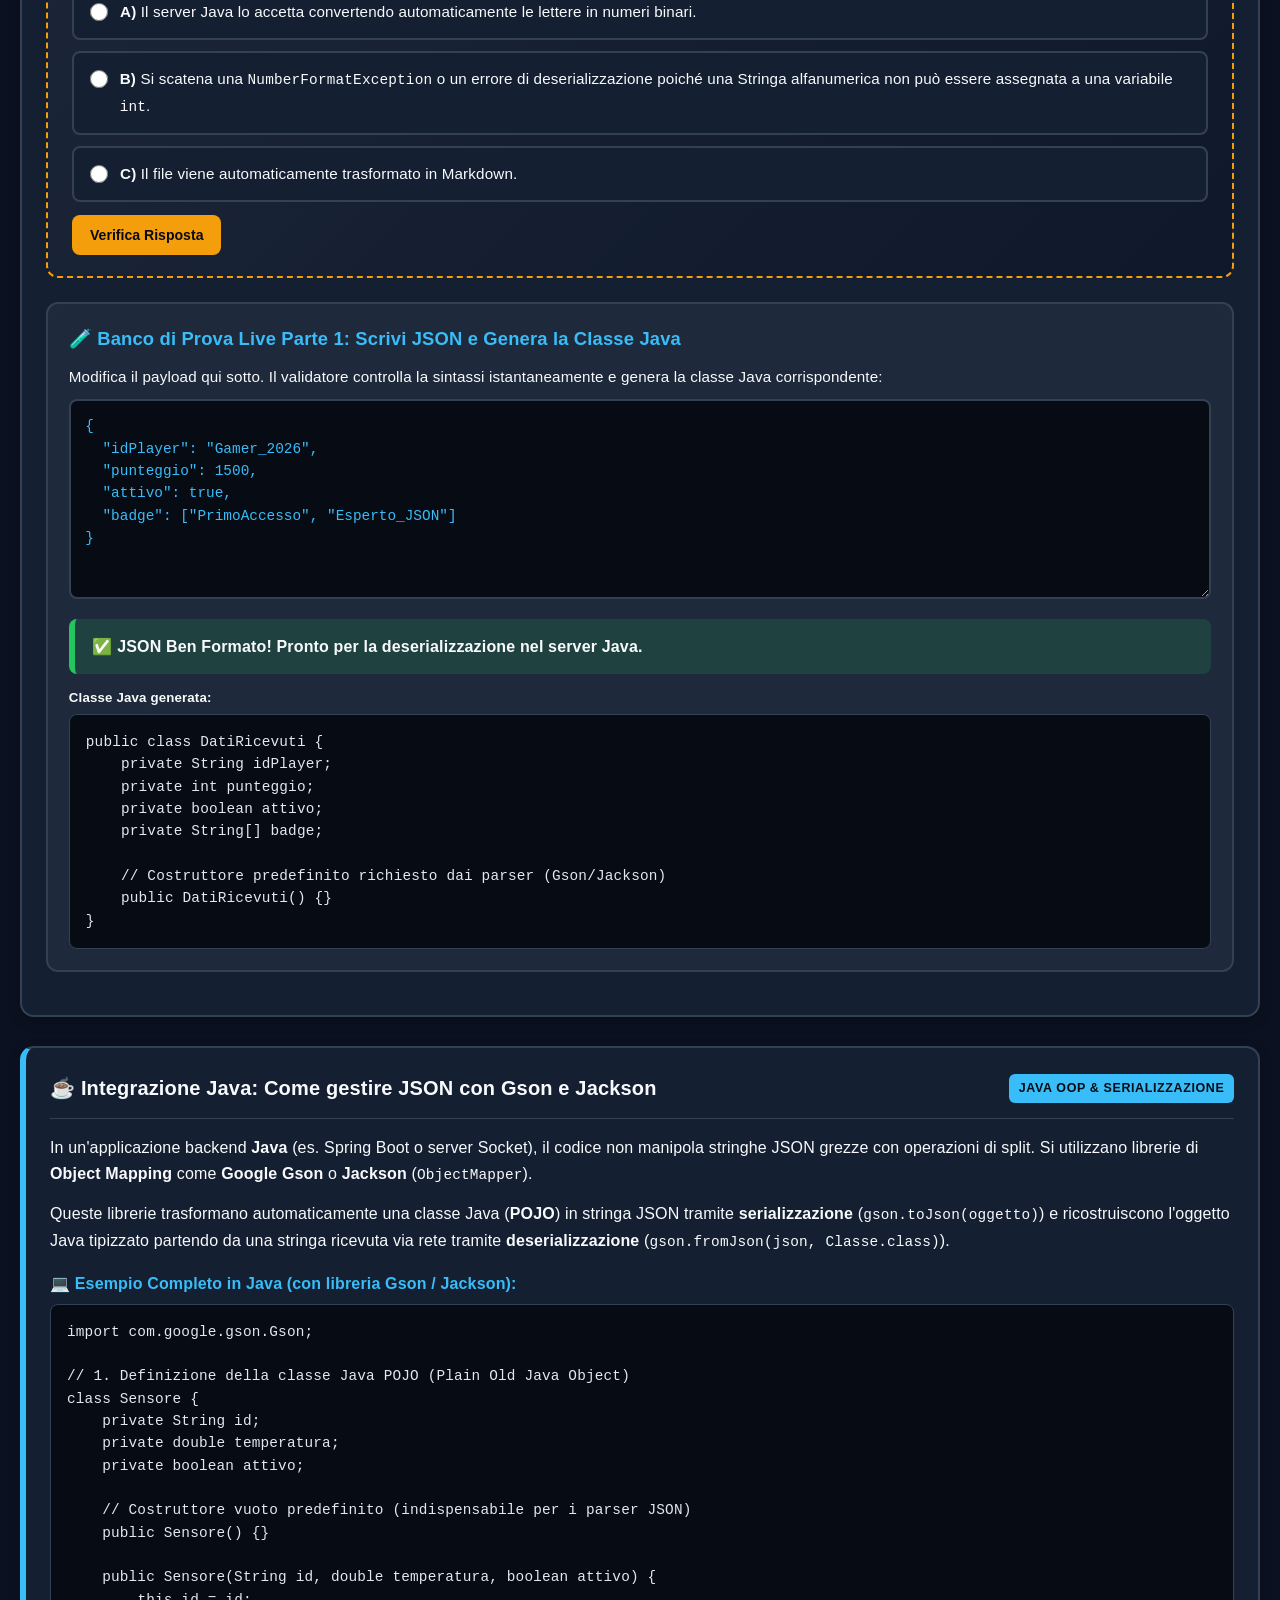
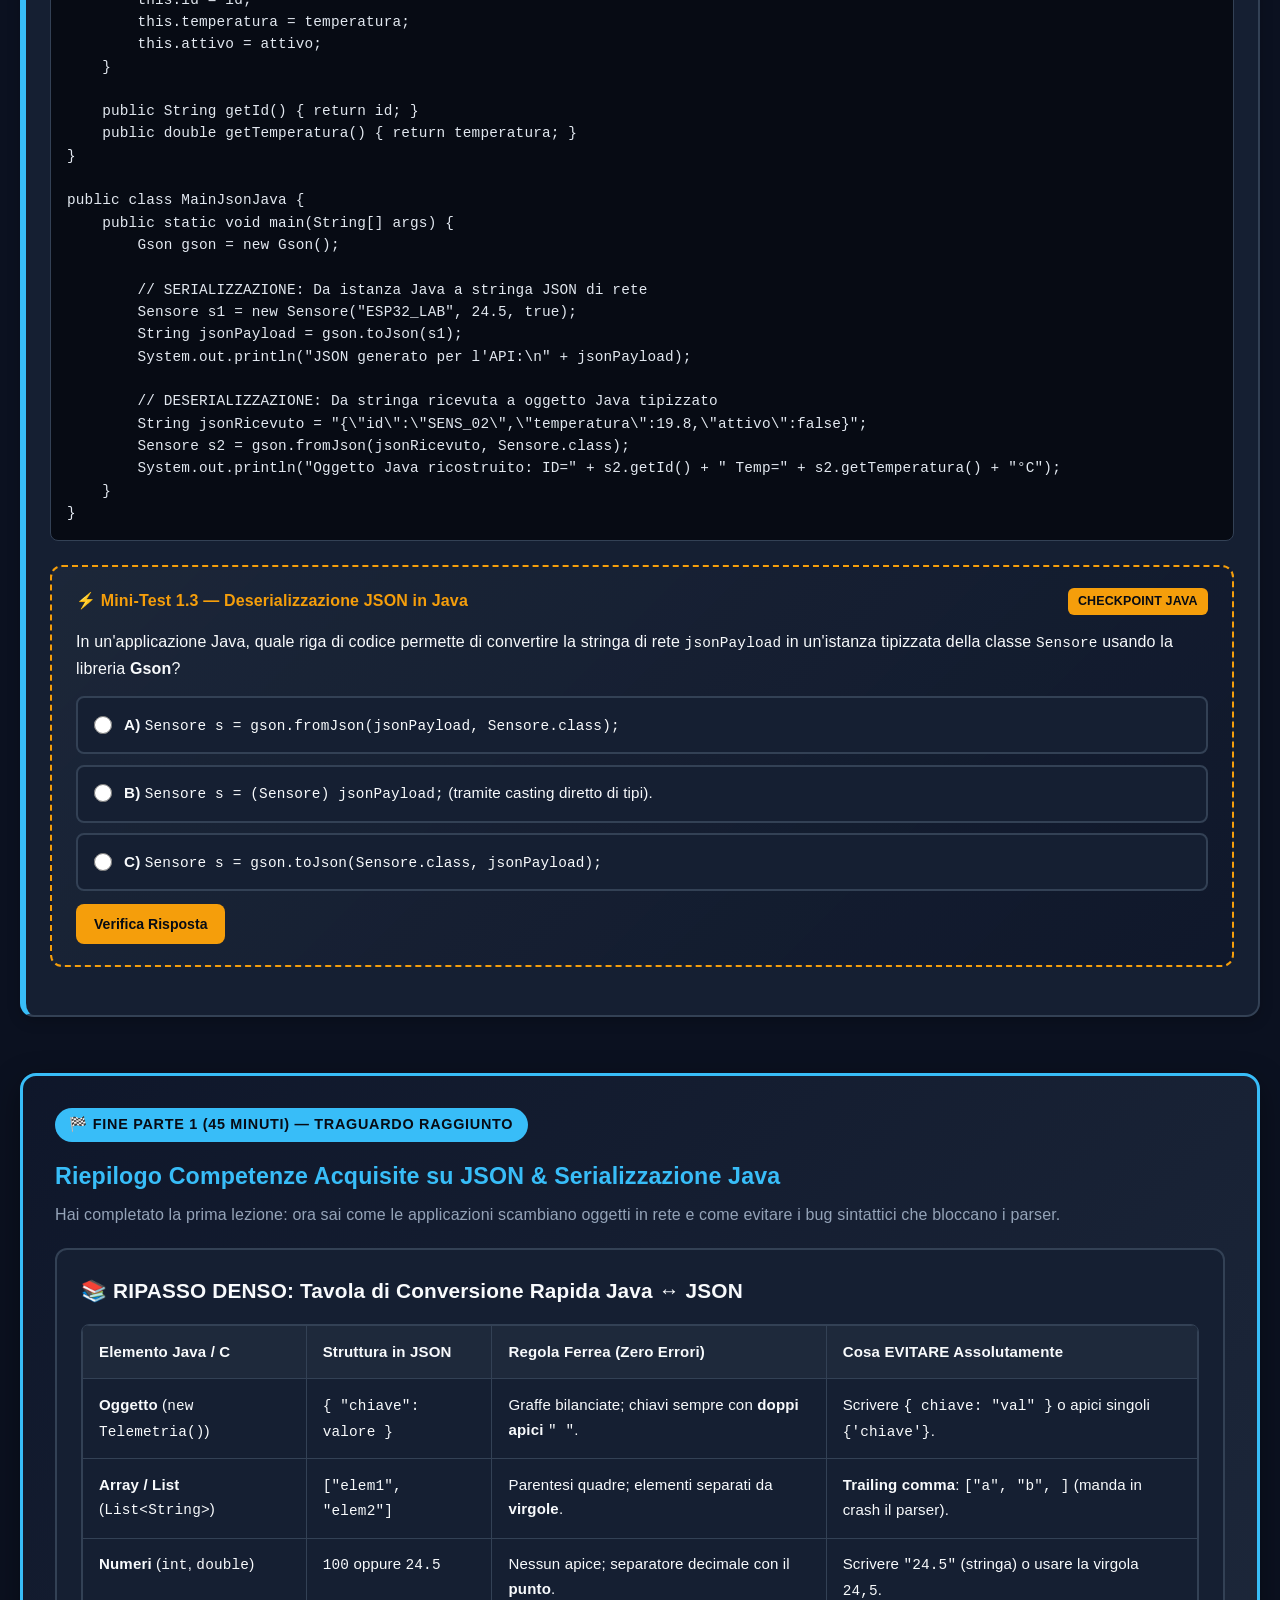
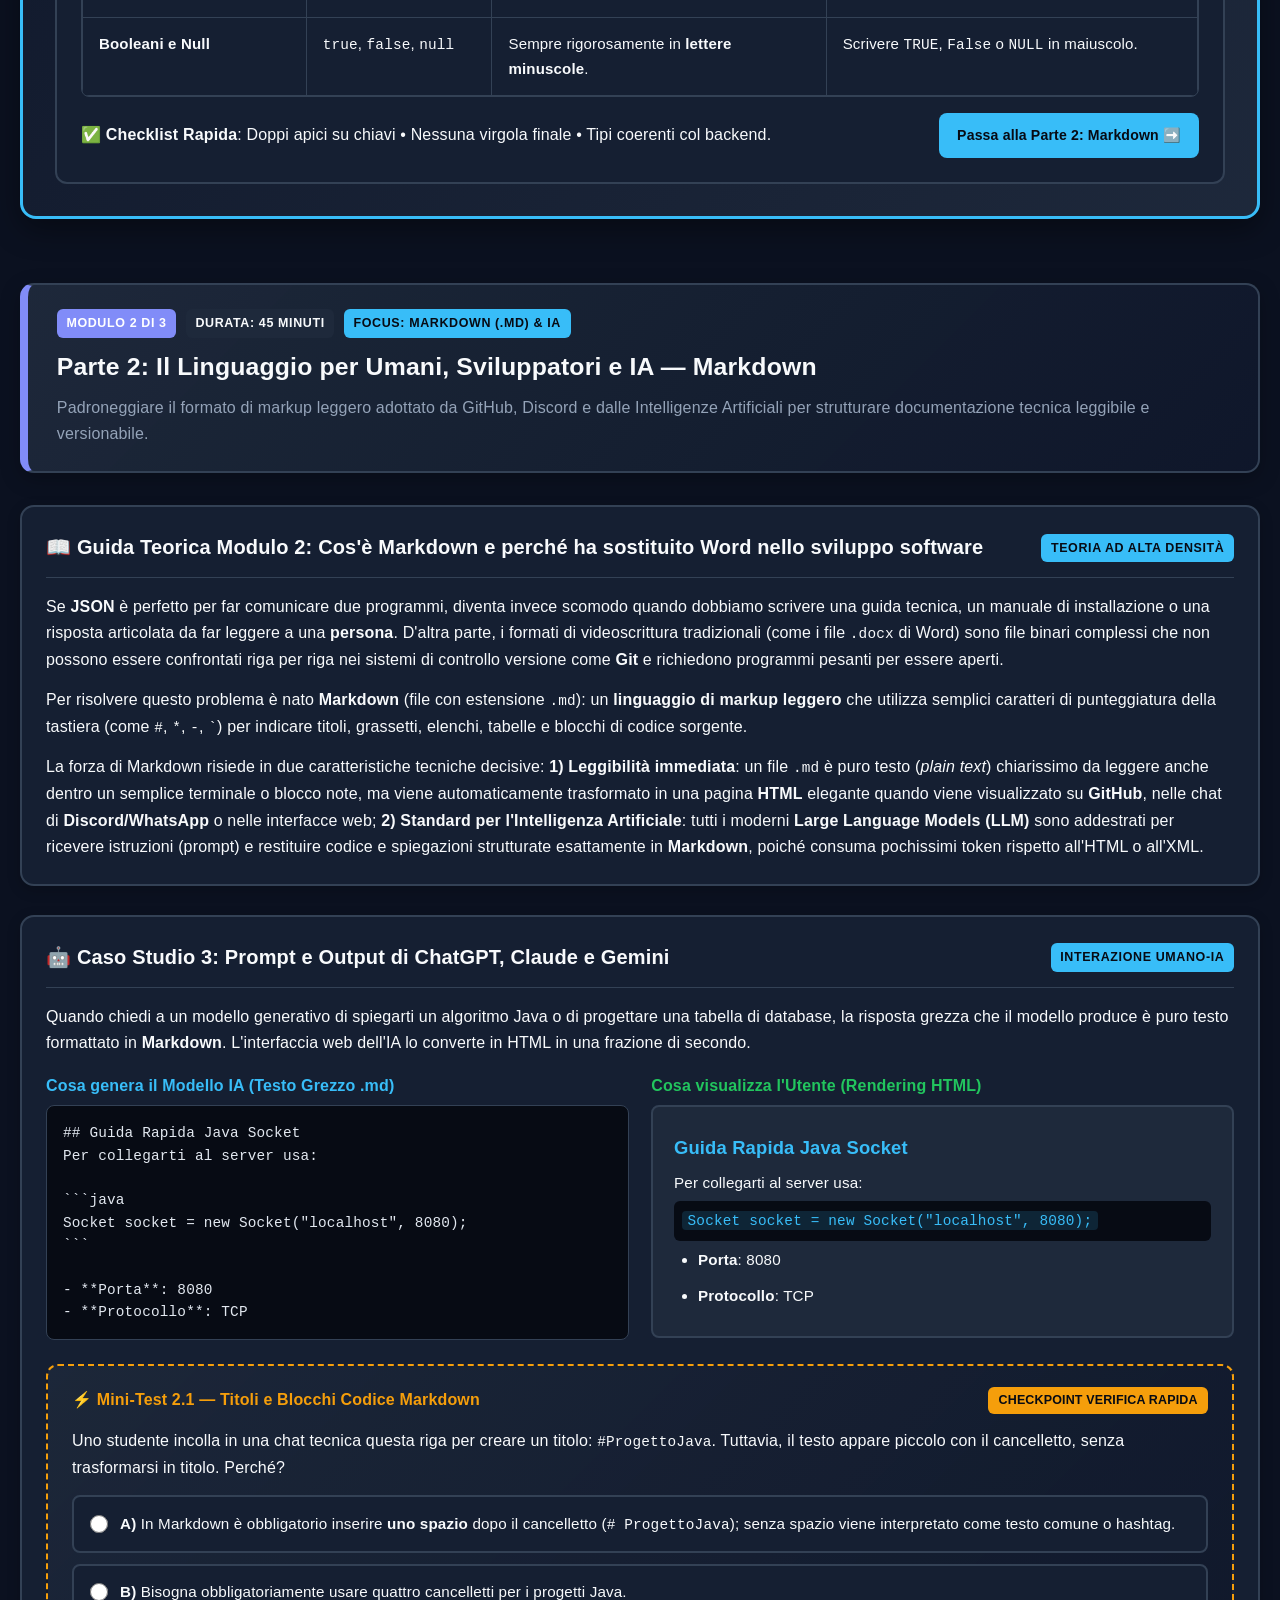
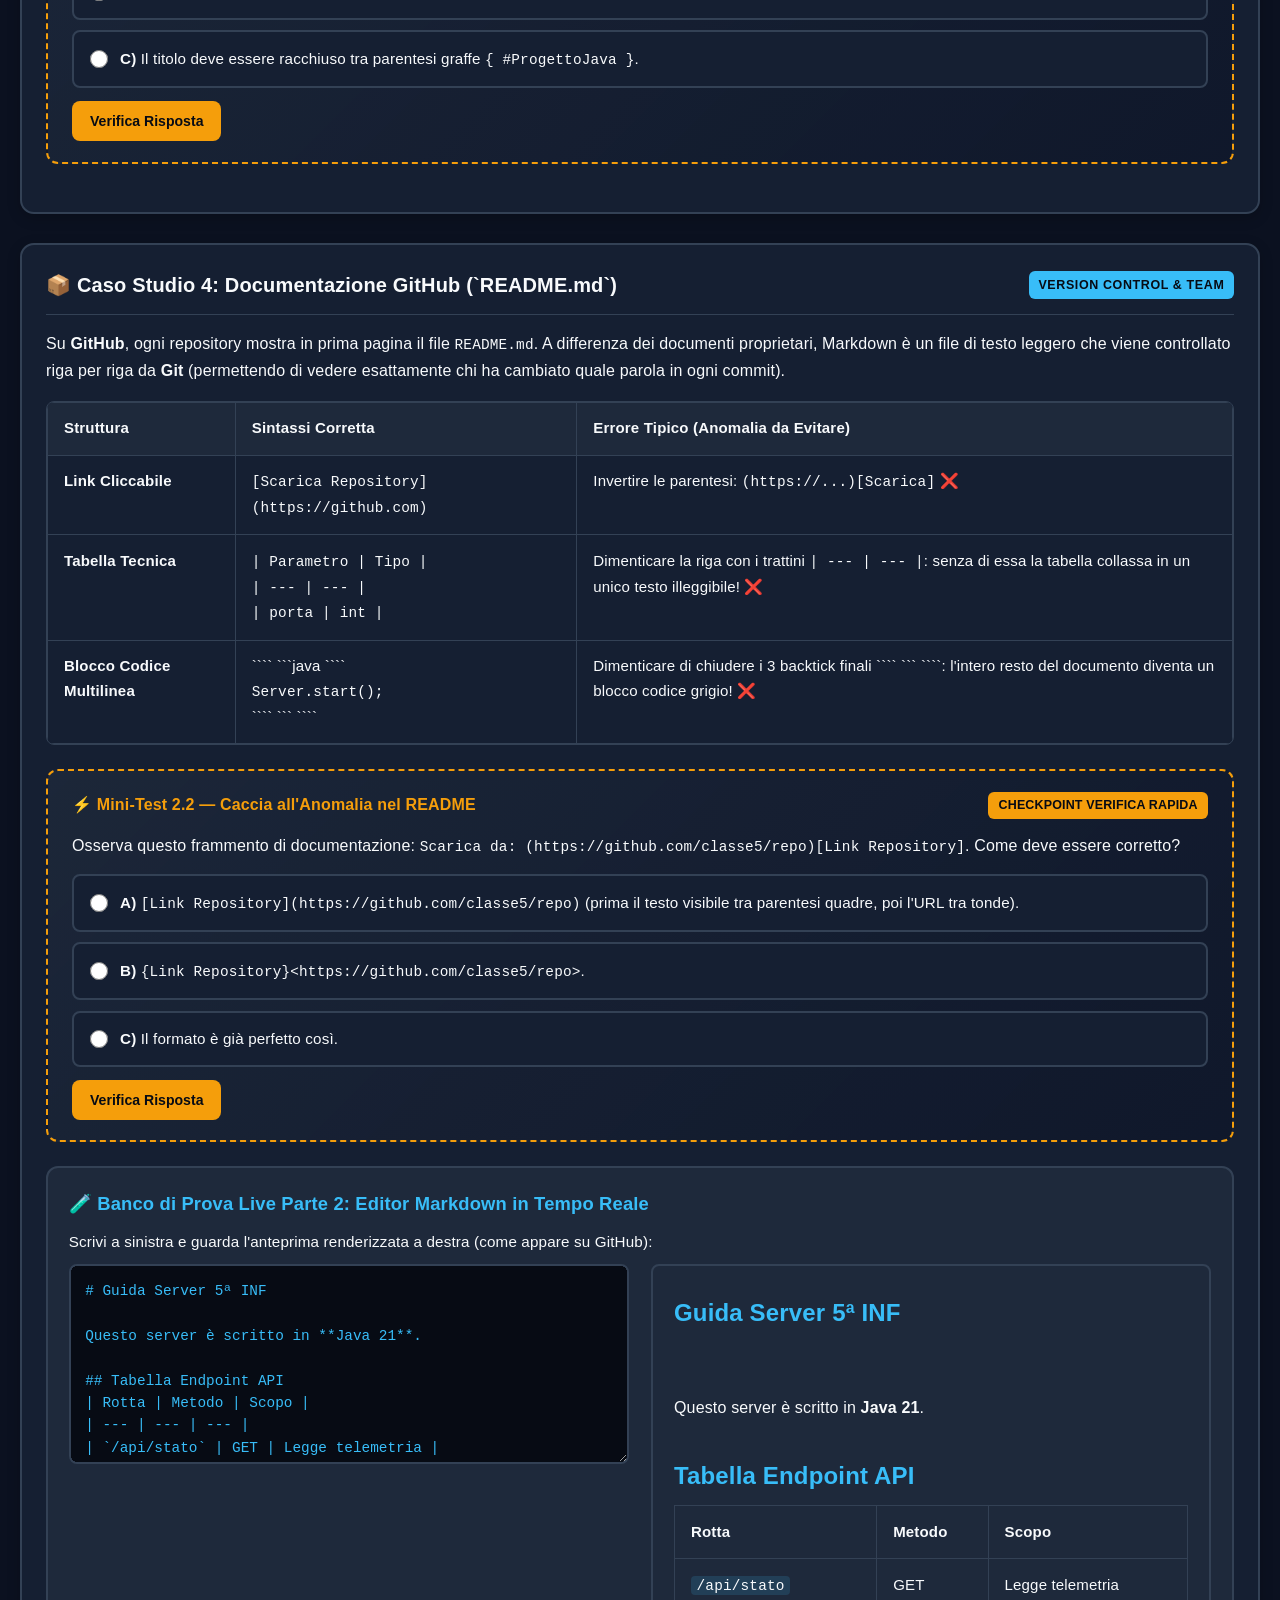
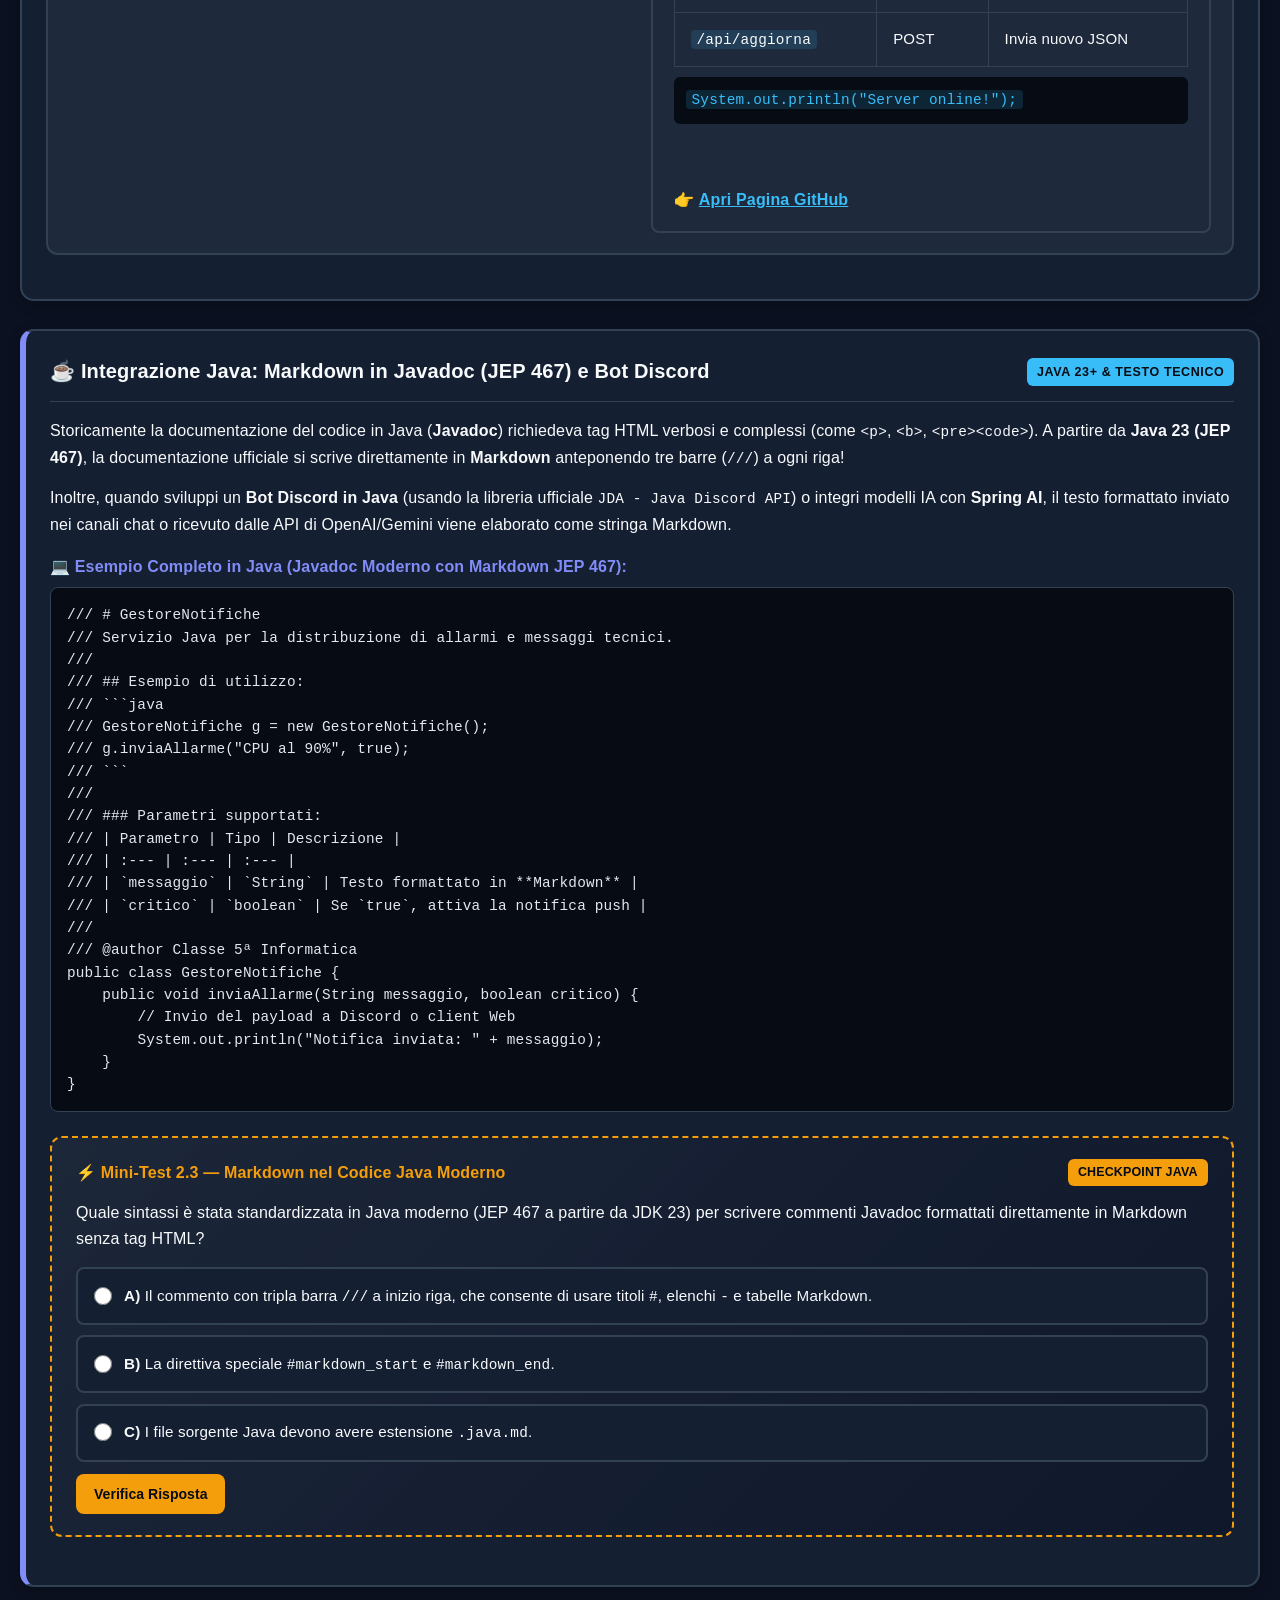
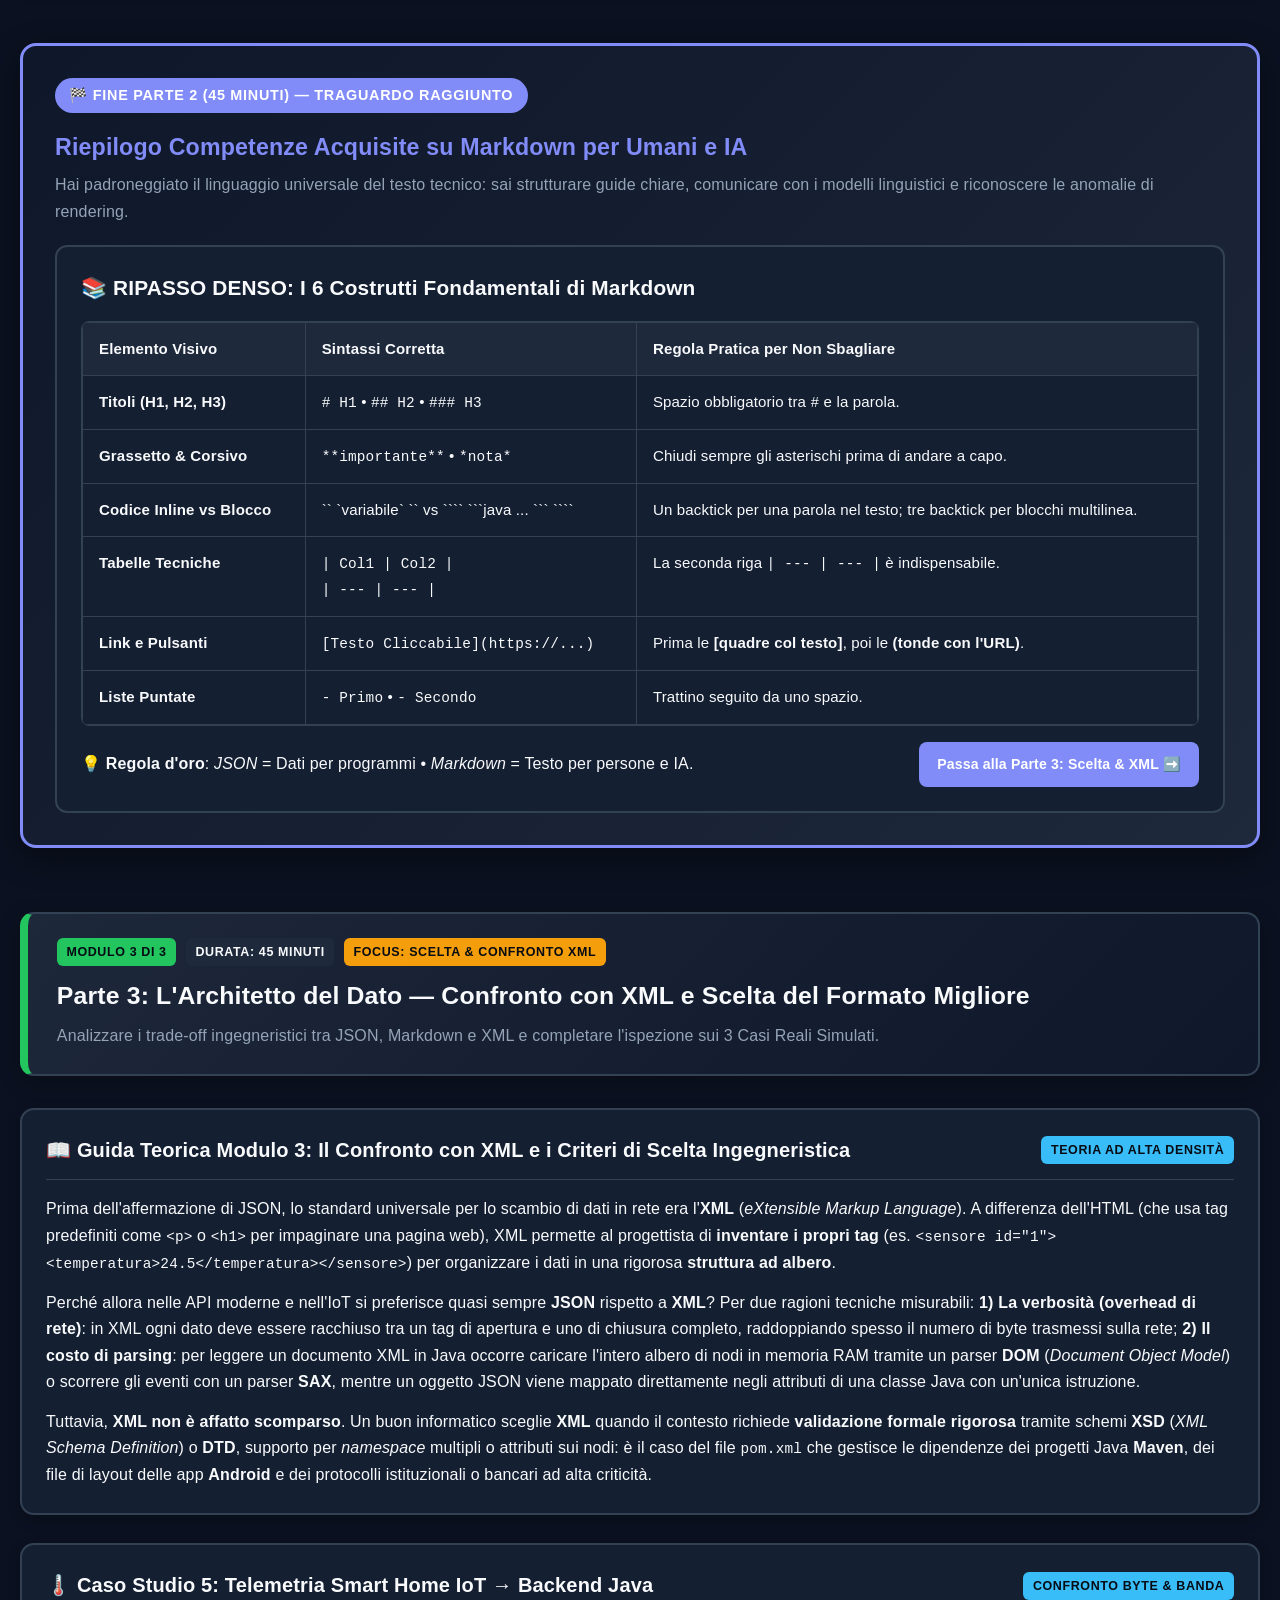
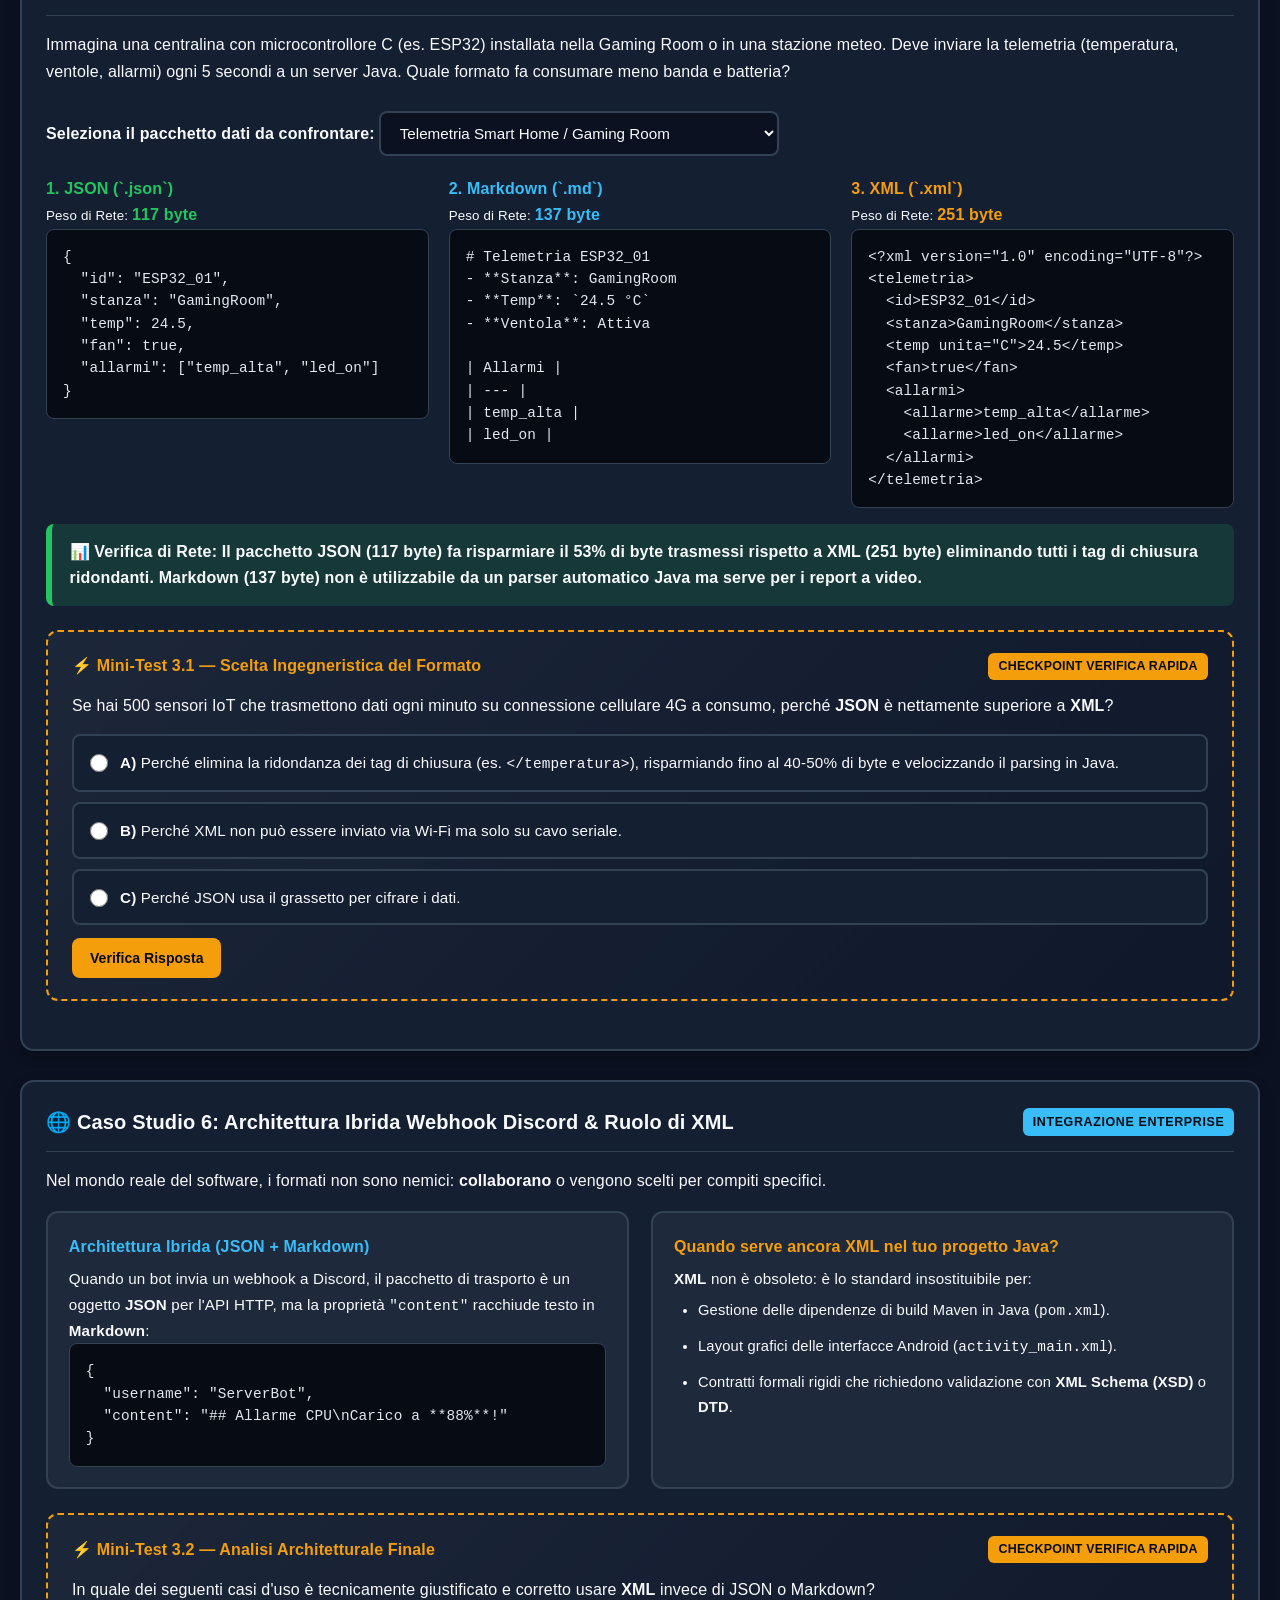
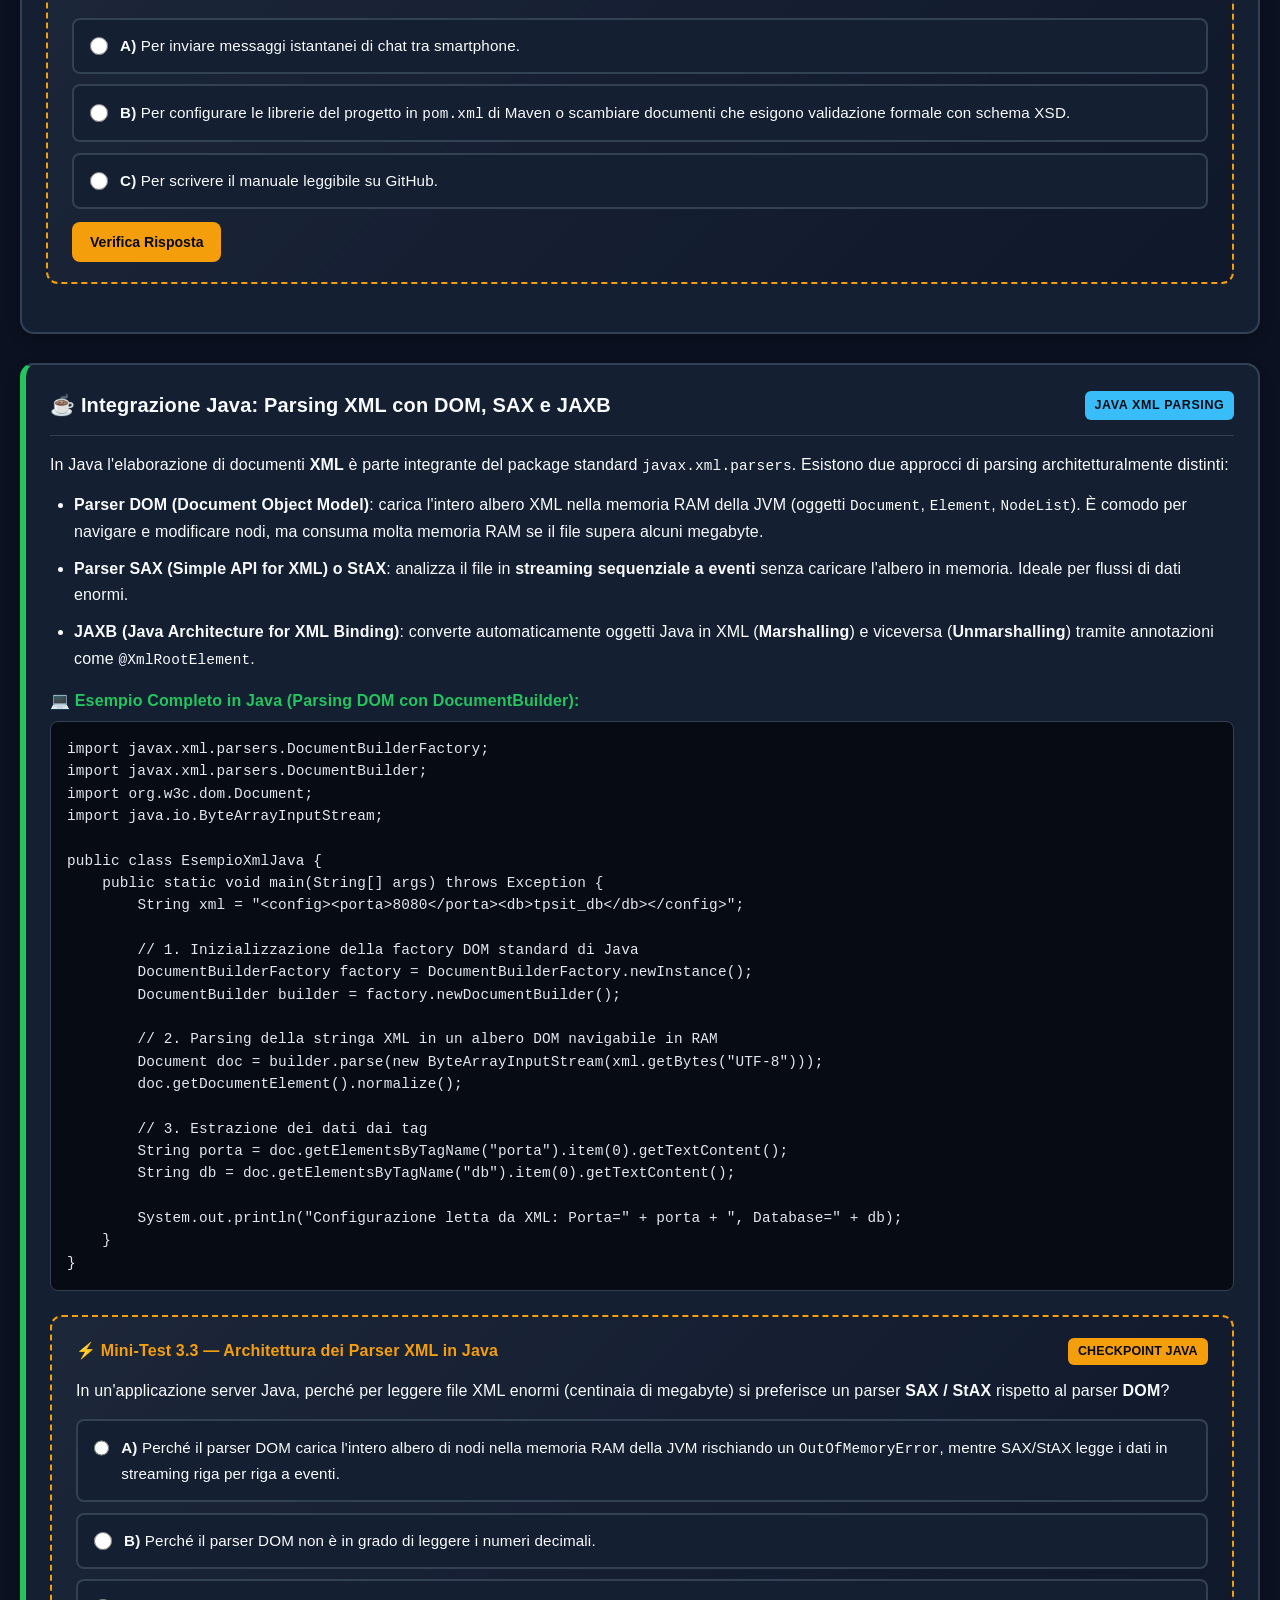
==== commit f3d48f6b: "Fix: Remove LaTeX math syntax and dollar signs, replace with clean Unicode symbols and plain text" ====
--- a/index.html
+++ b/index.html
@@ -259,7 +259,7 @@
         </div>
 
         <p style="margin-top: 1rem; font-size: 0.95rem;">
-          <strong>Regola di mapping</strong>: Un oggetto Java $\rightarrow$ <code>{ }</code>; una lista o array Java $\rightarrow$ <code>[ ]</code>. Gli elementi dentro le quadre <strong>devono essere separati da virgole</strong>, ma non deve esserci alcuna virgola dopo l'ultimo elemento prima della parentesi di chiusura <code>]</code>.
+          <strong>Regola di mapping</strong>: Un oggetto Java &rarr; <code>{ }</code>; una lista o array Java &rarr; <code>[ ]</code>. Gli elementi dentro le quadre <strong>devono essere separati da virgole</strong>, ma non deve esserci alcuna virgola dopo l'ultimo elemento prima della parentesi di chiusura <code>]</code>.
         </p>
 
         <!-- MINI-TEST 1.2 INTERATTIVO LUNGO LO SCORRIMENTO -->
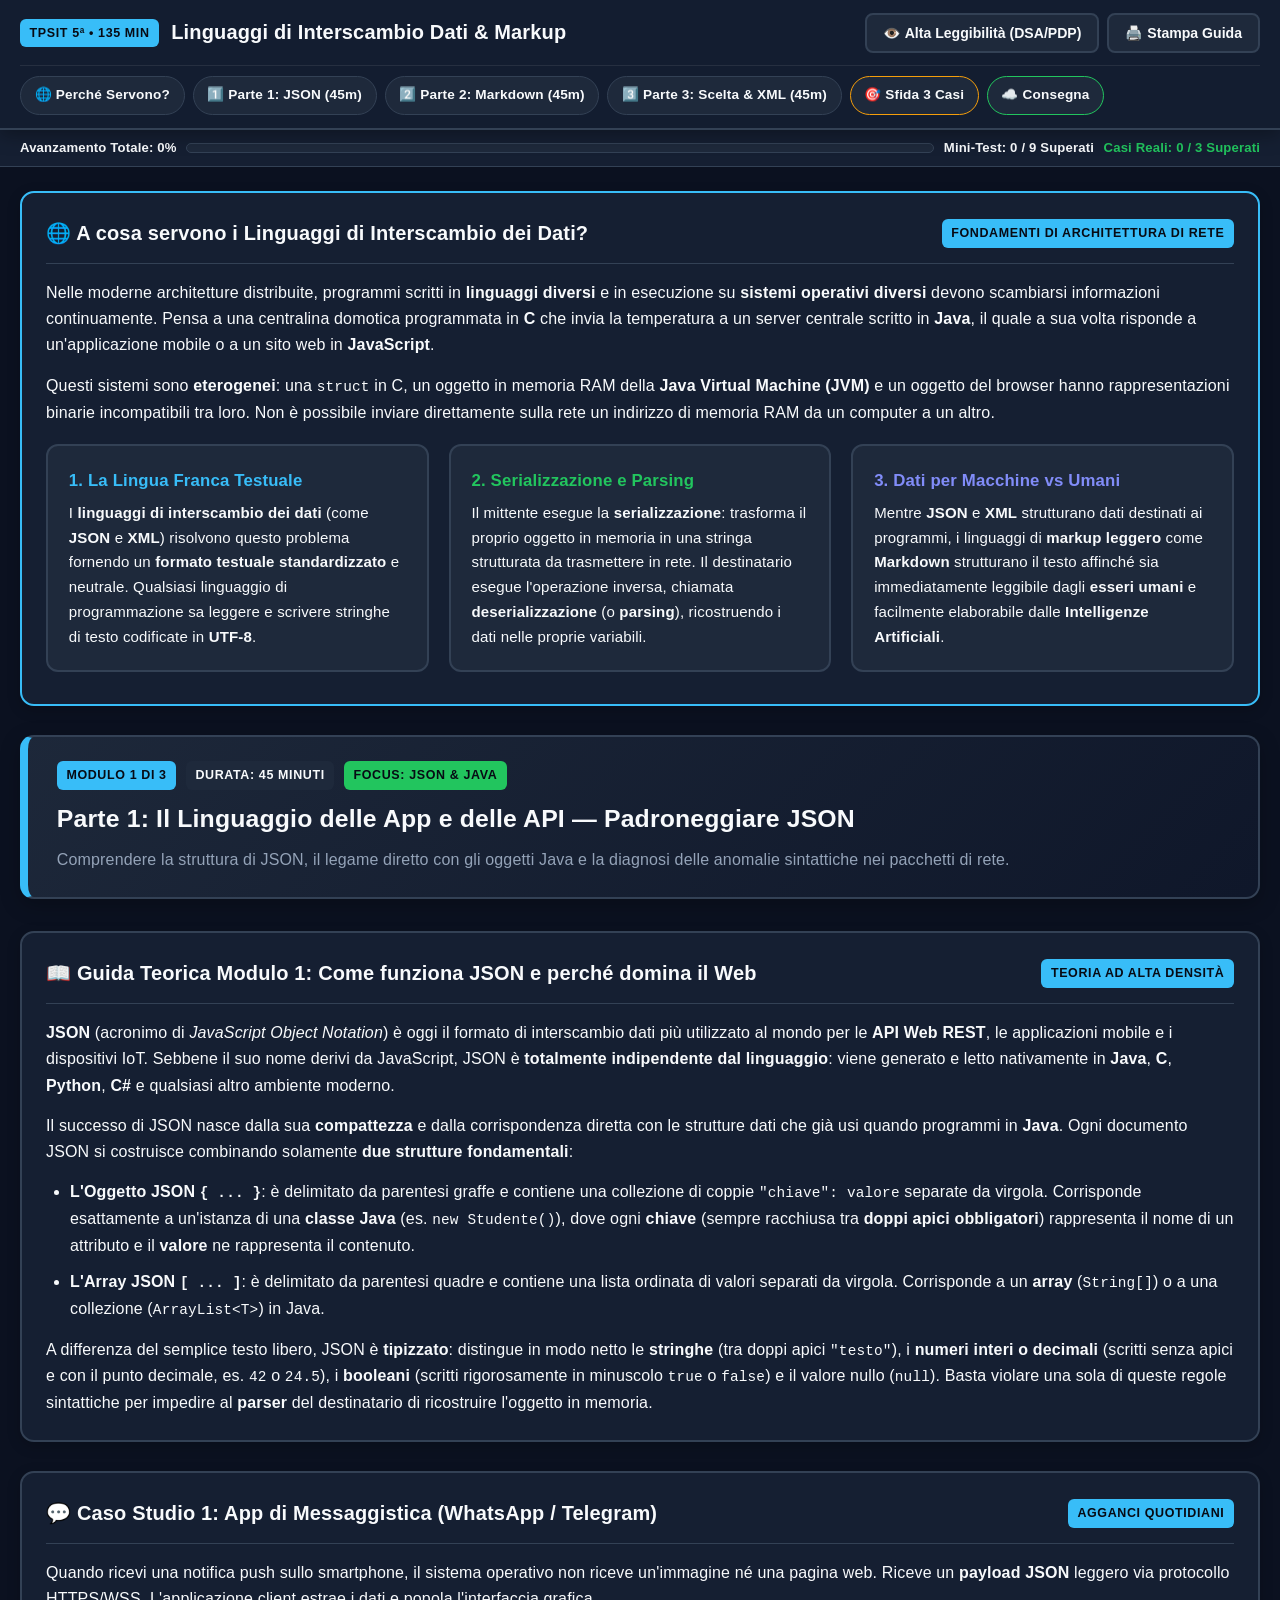
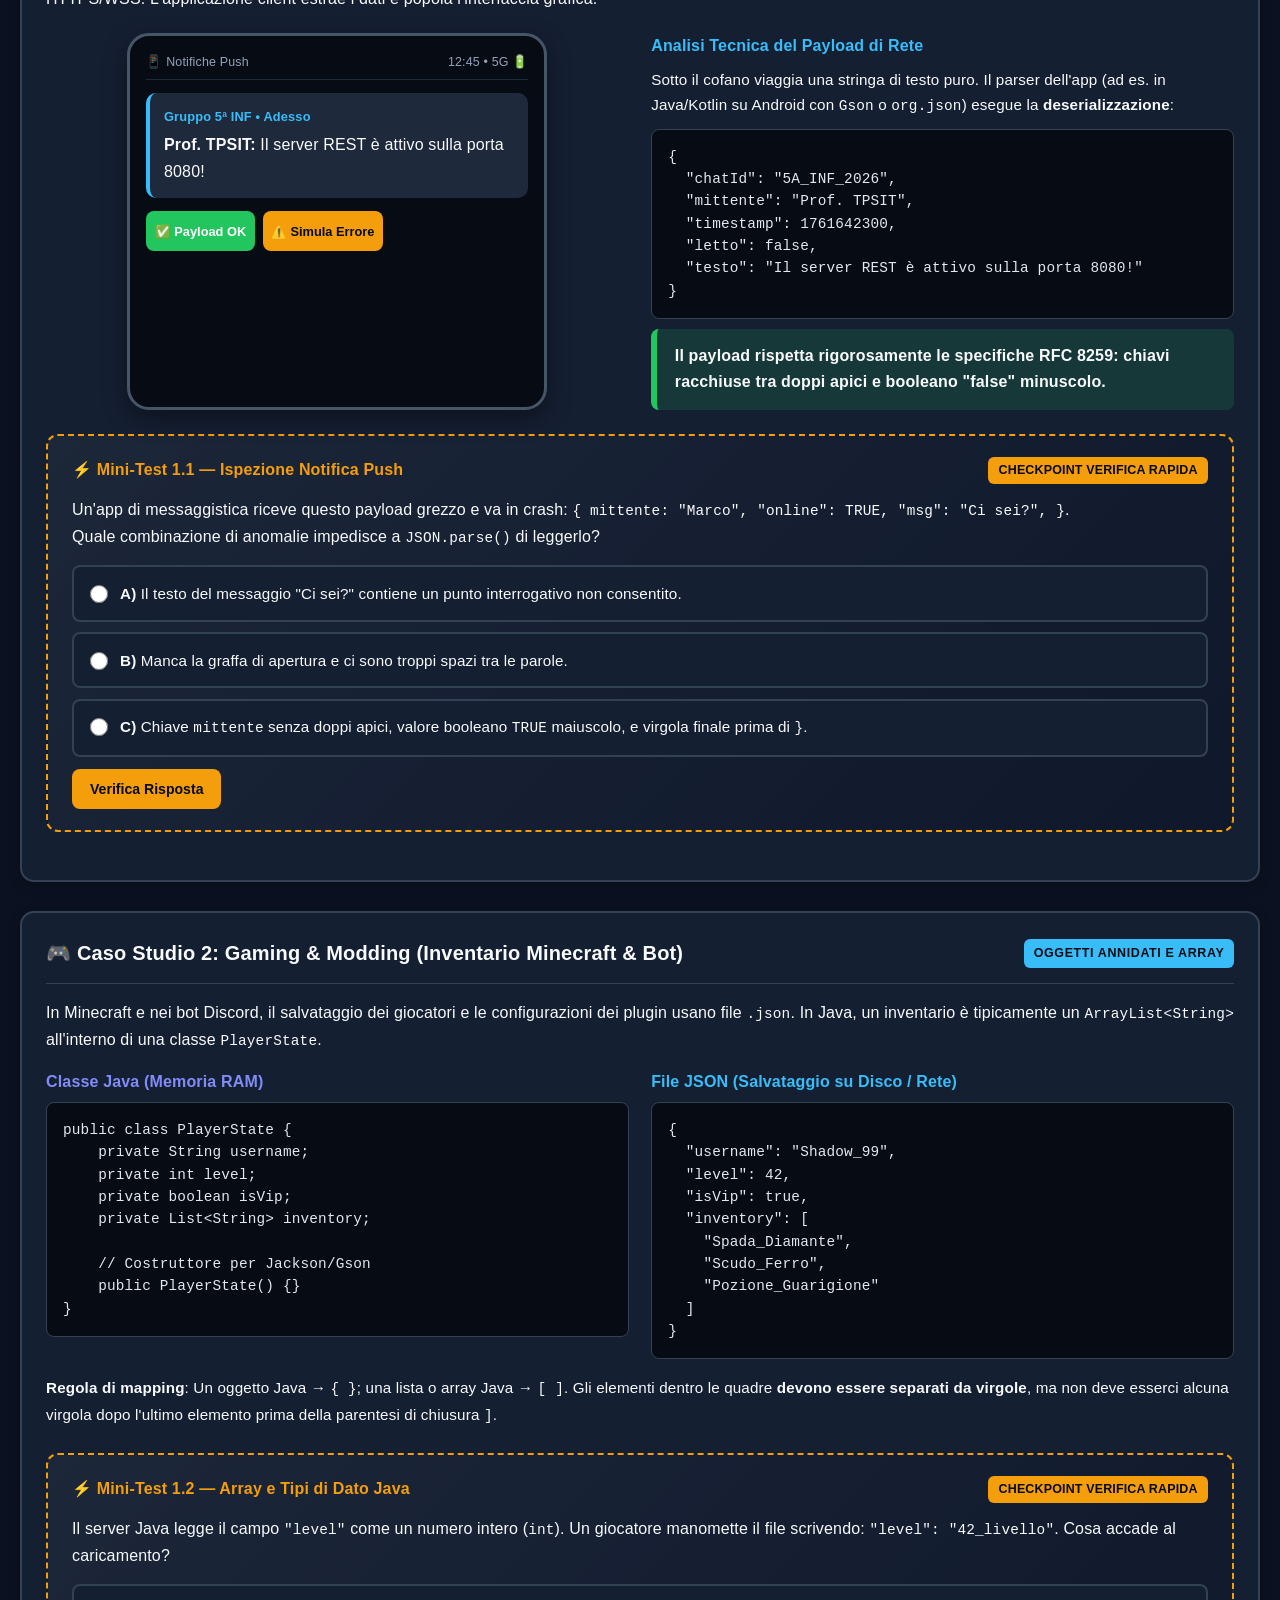
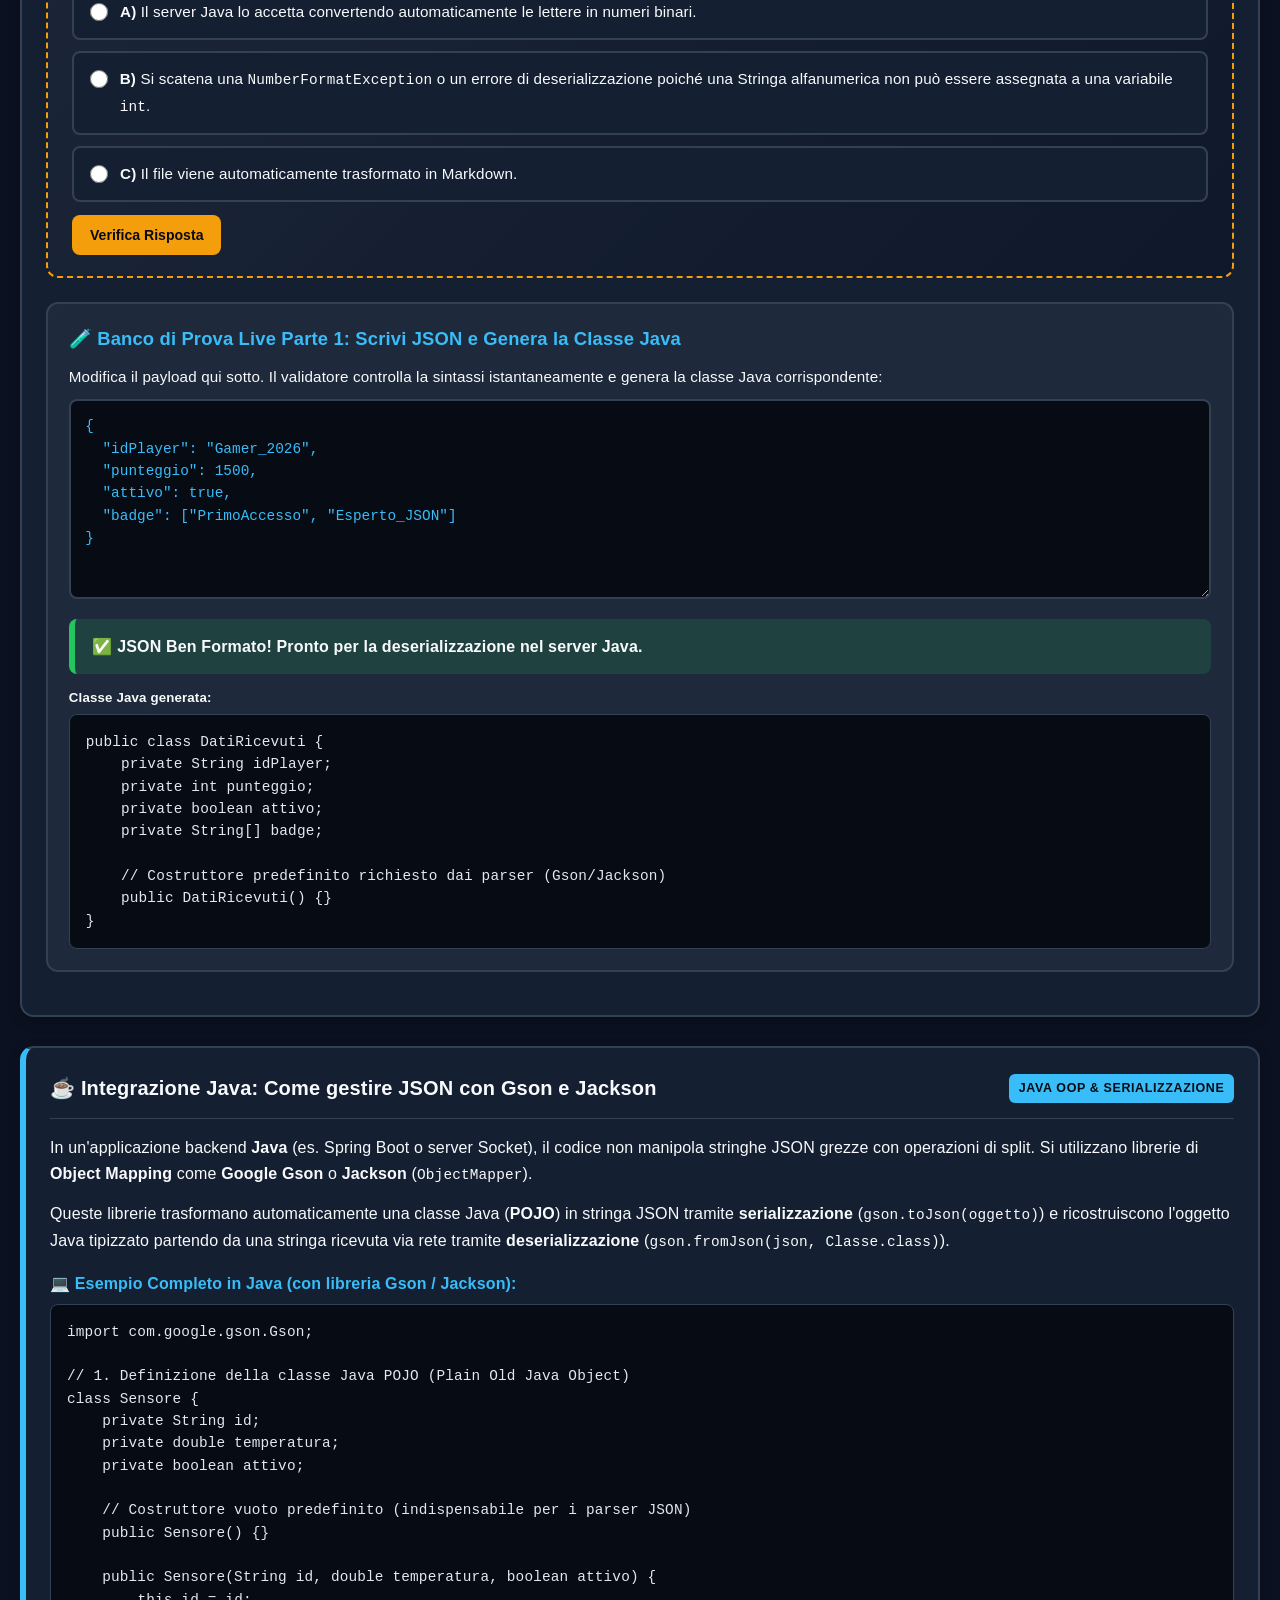
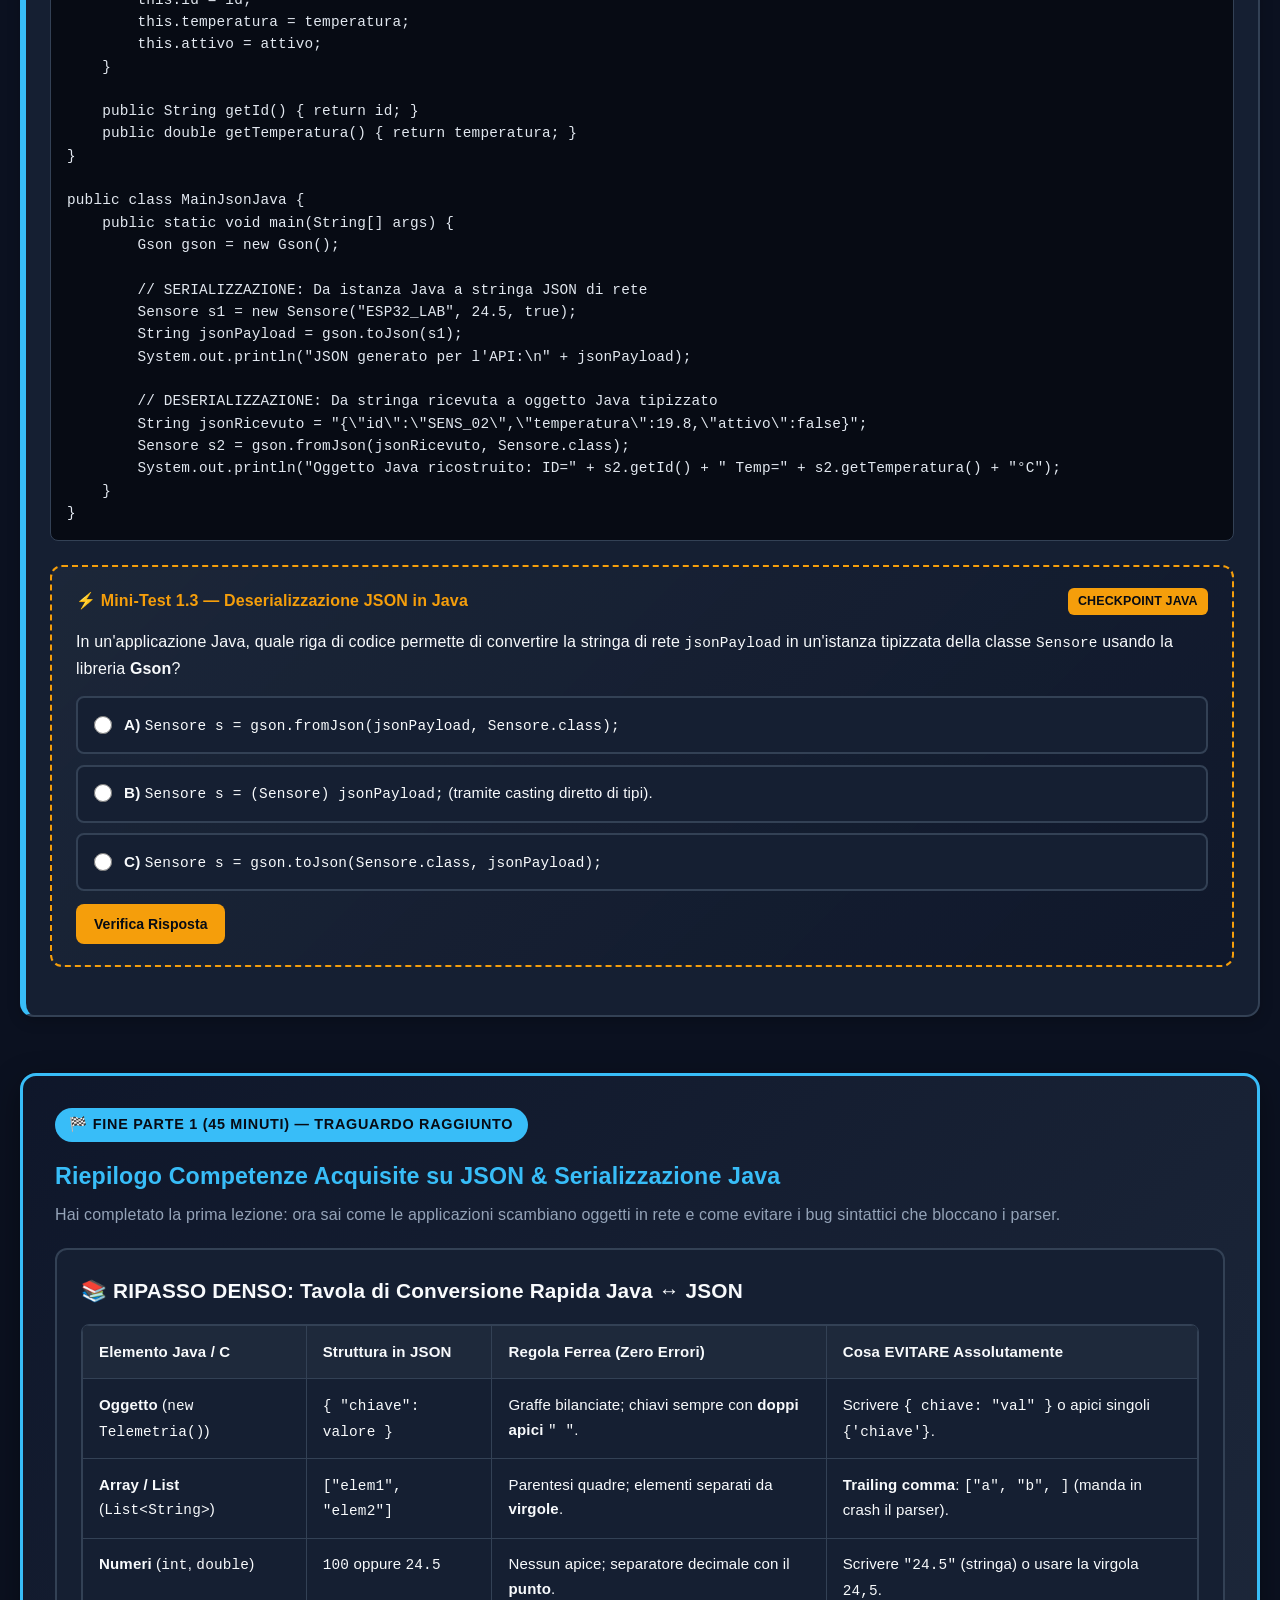
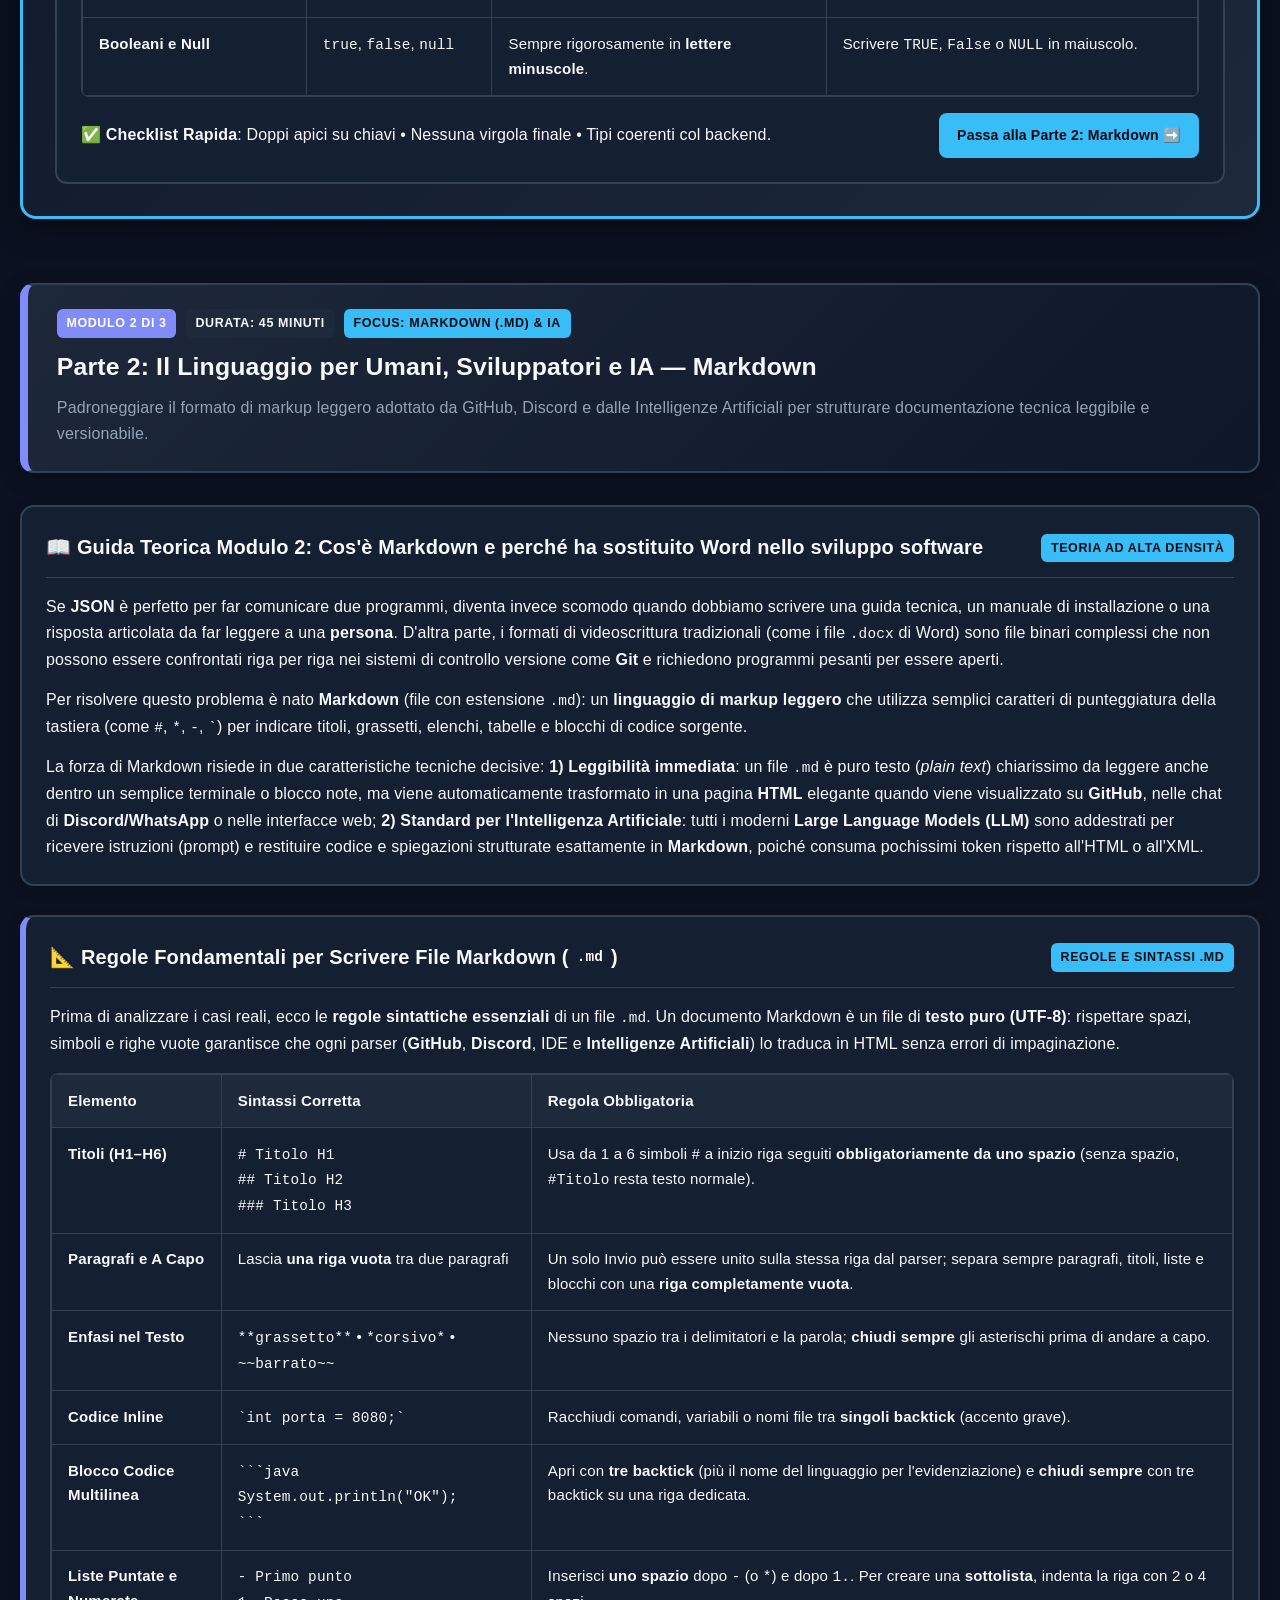
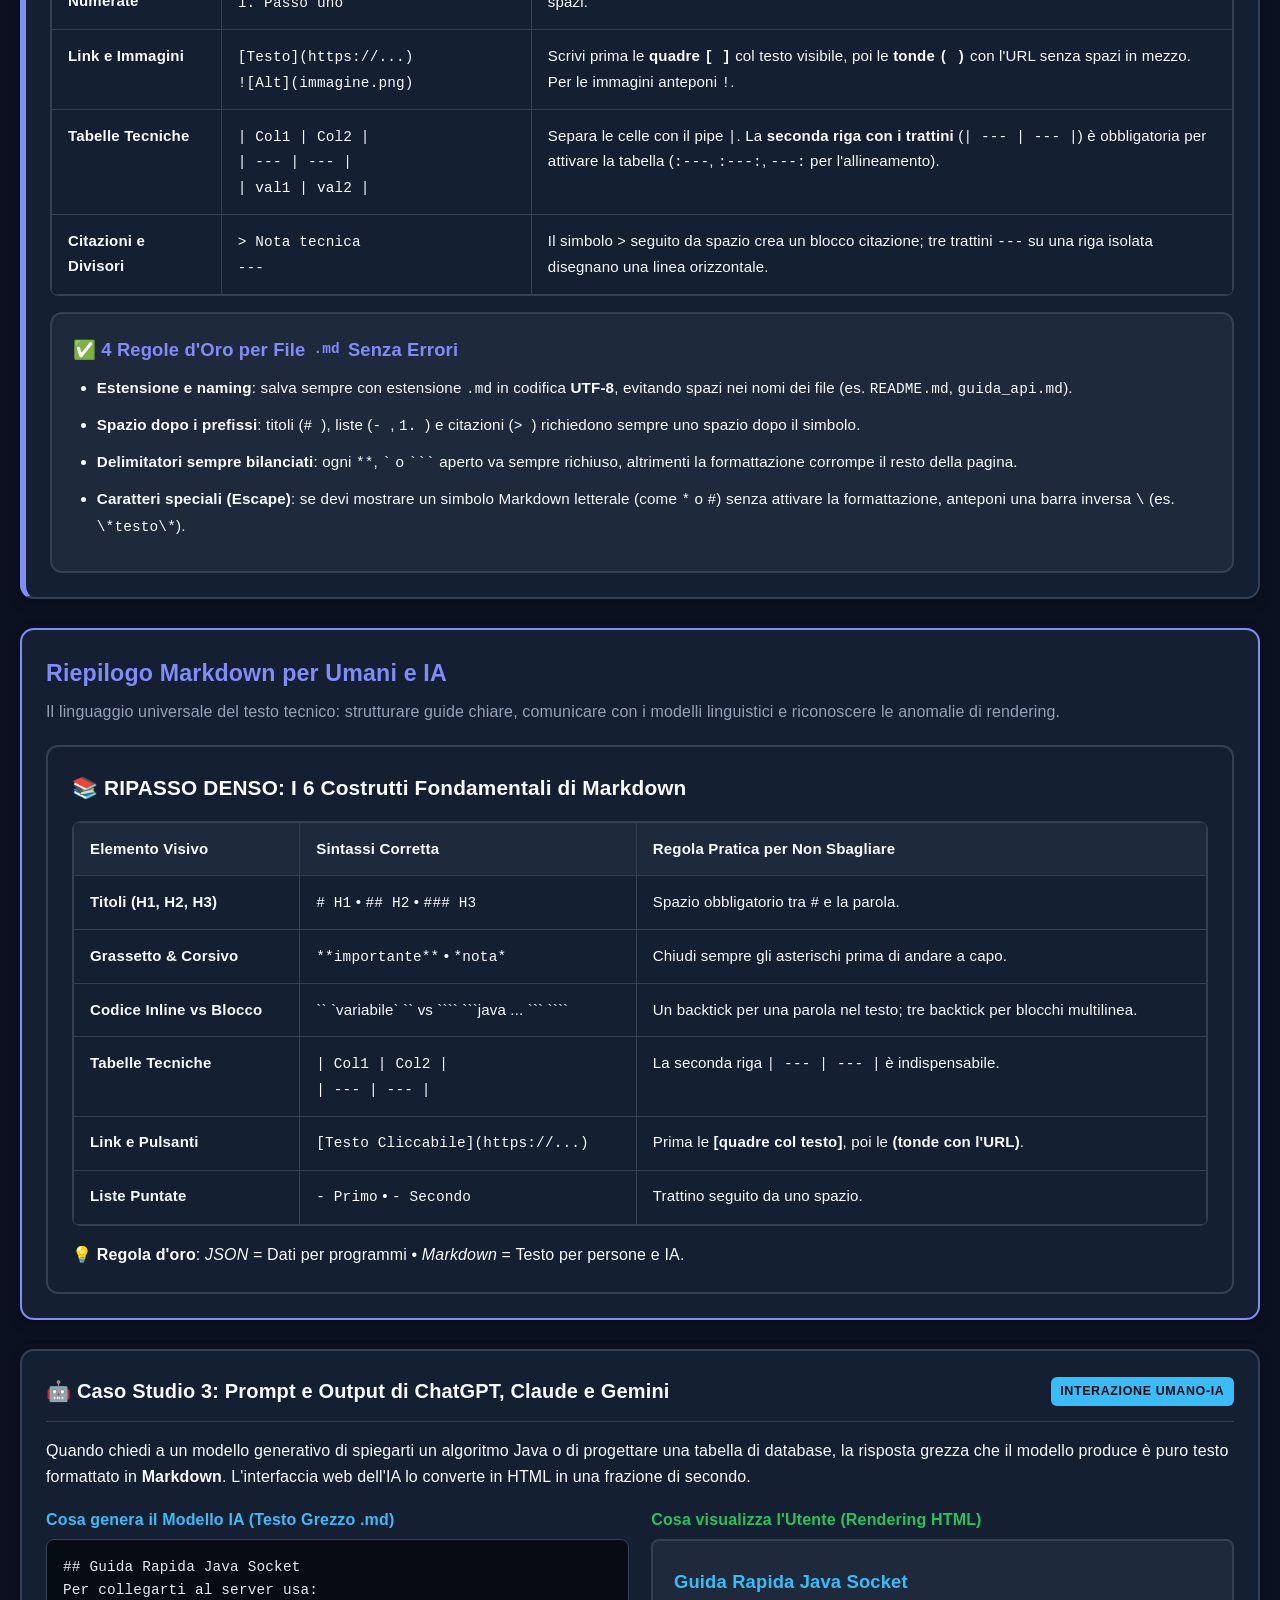
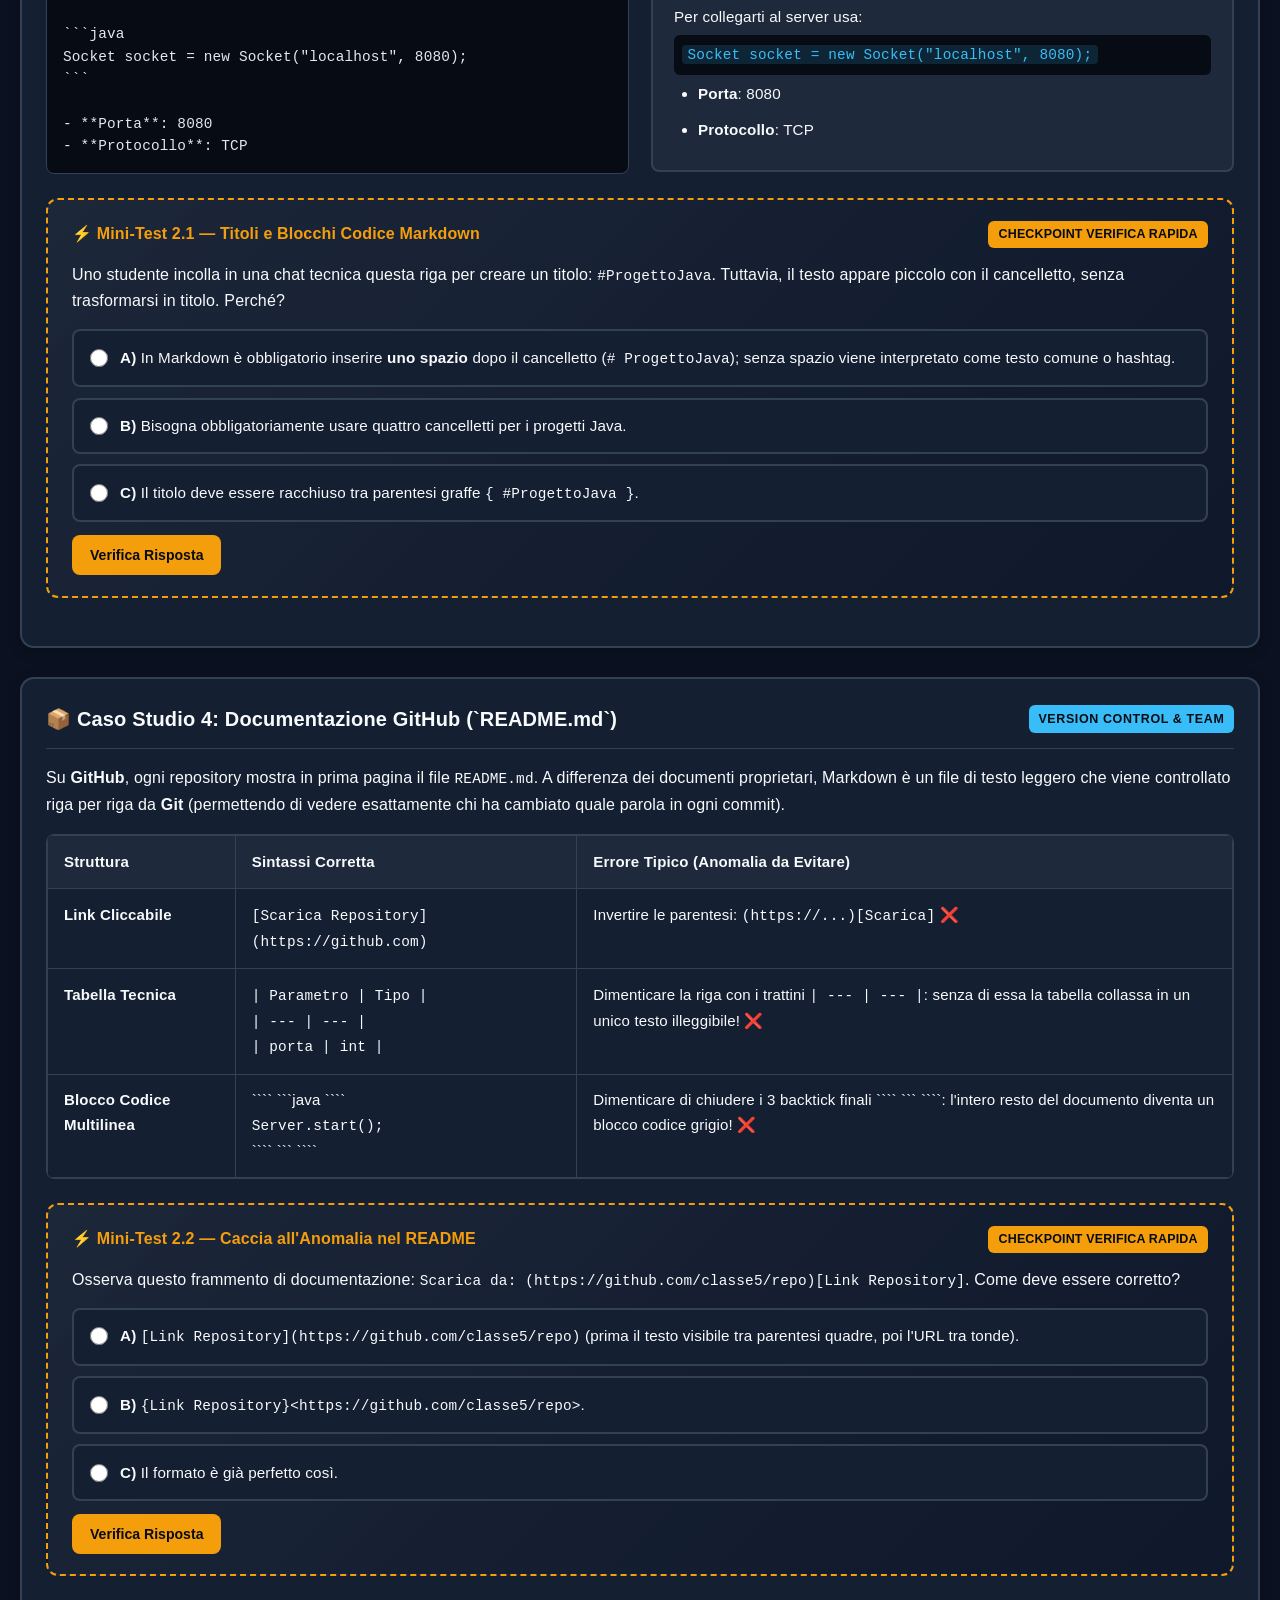
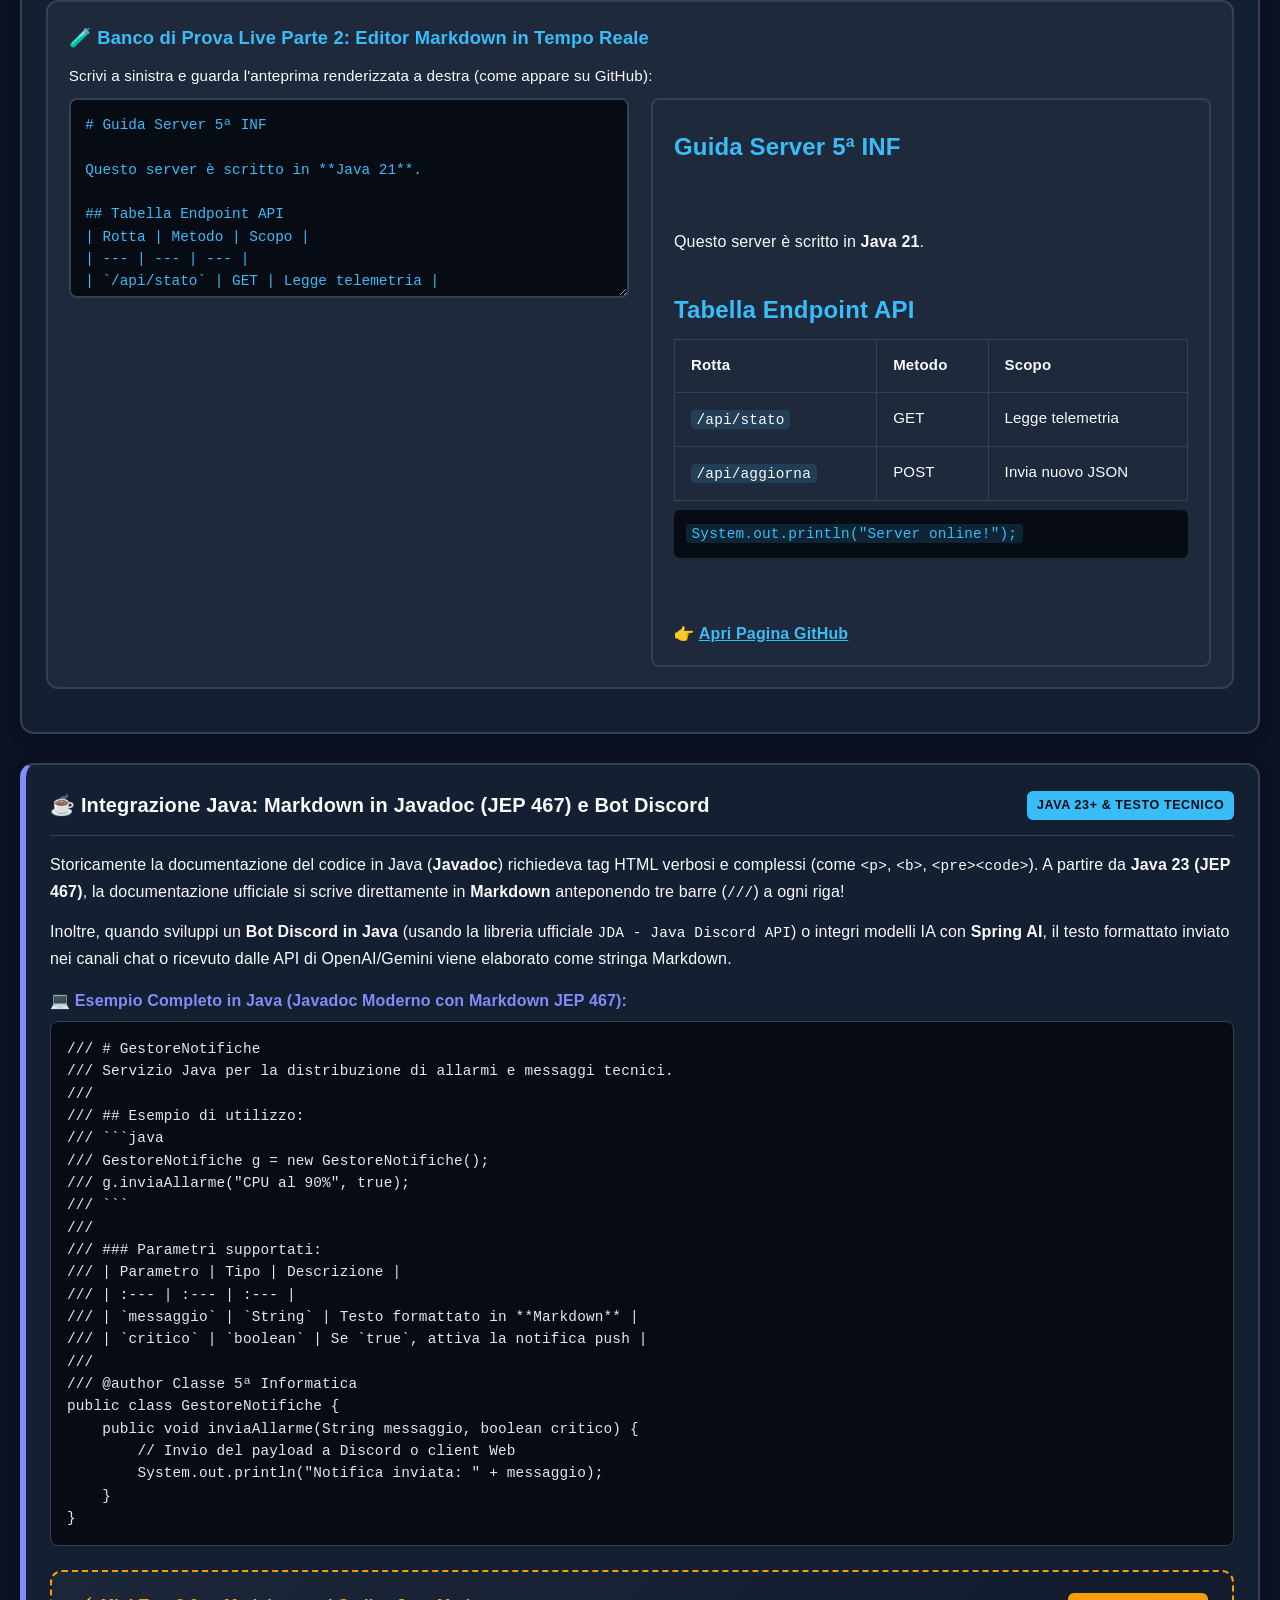
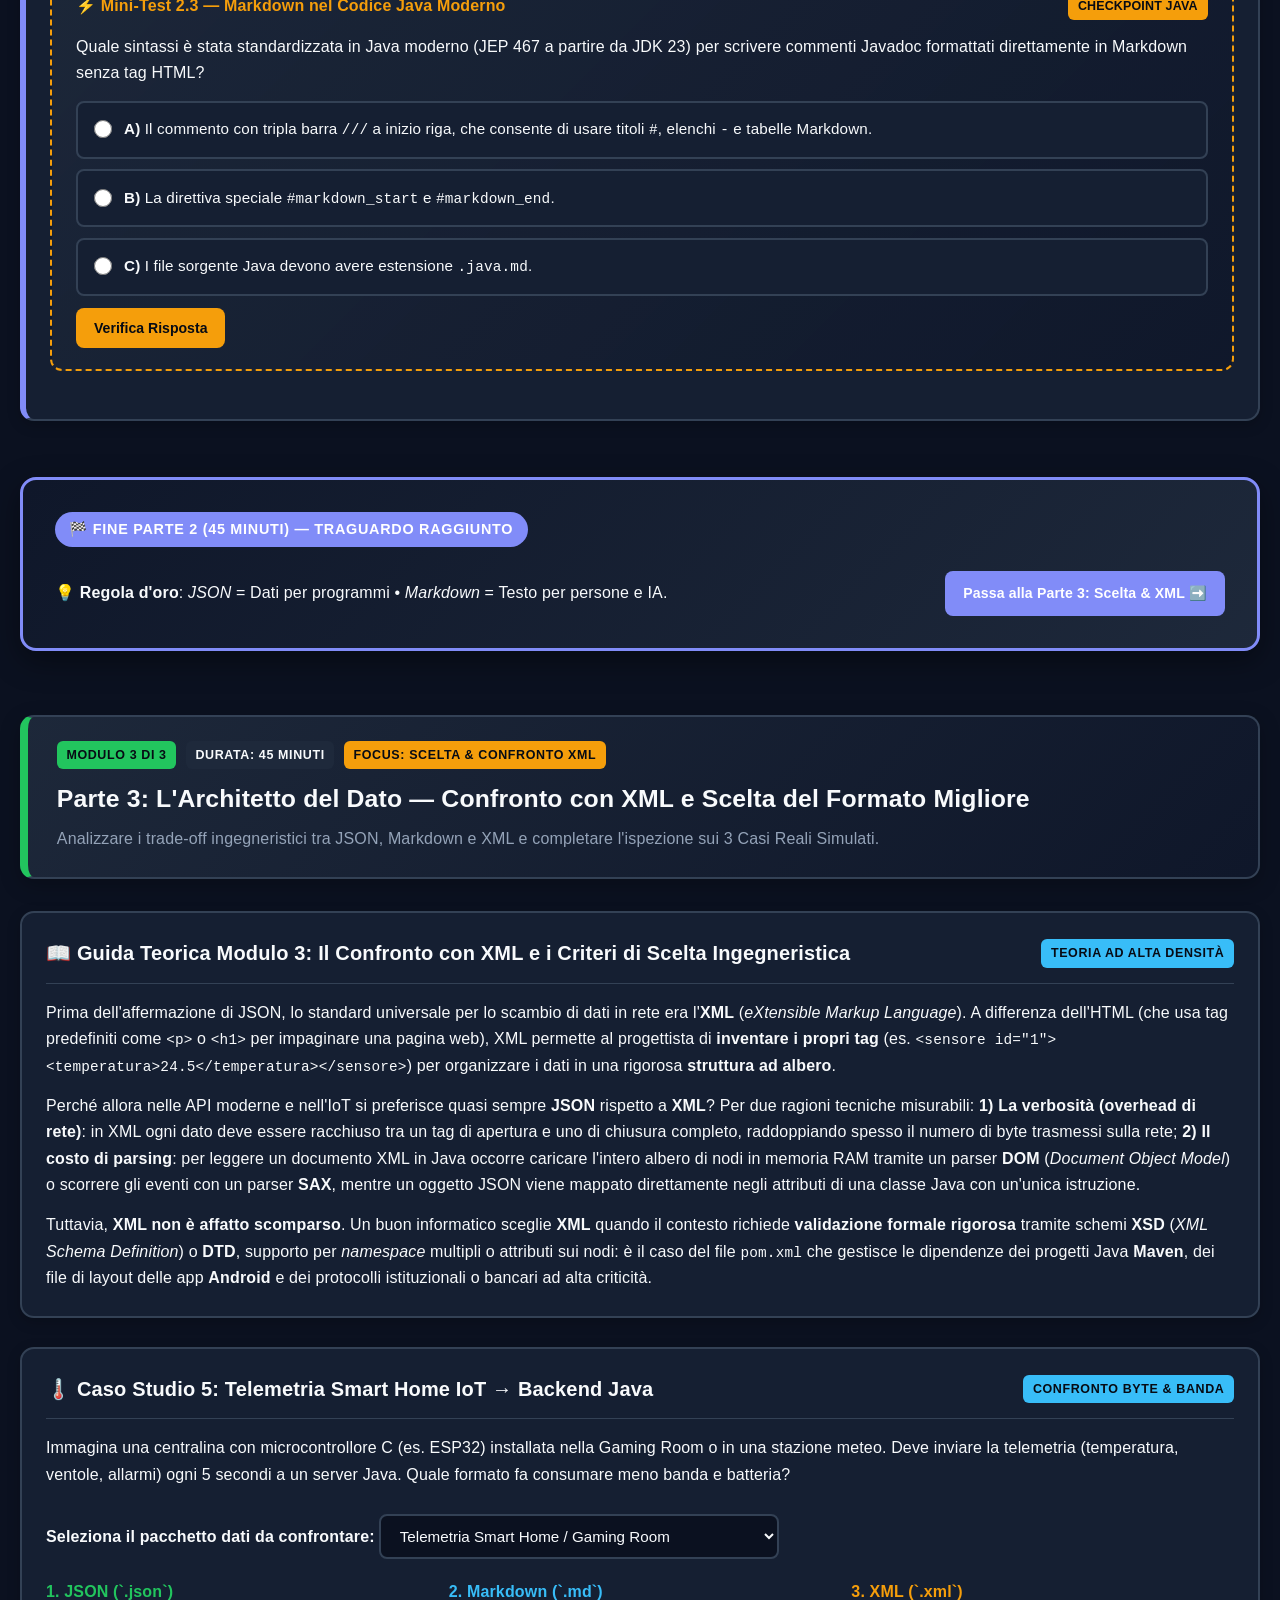
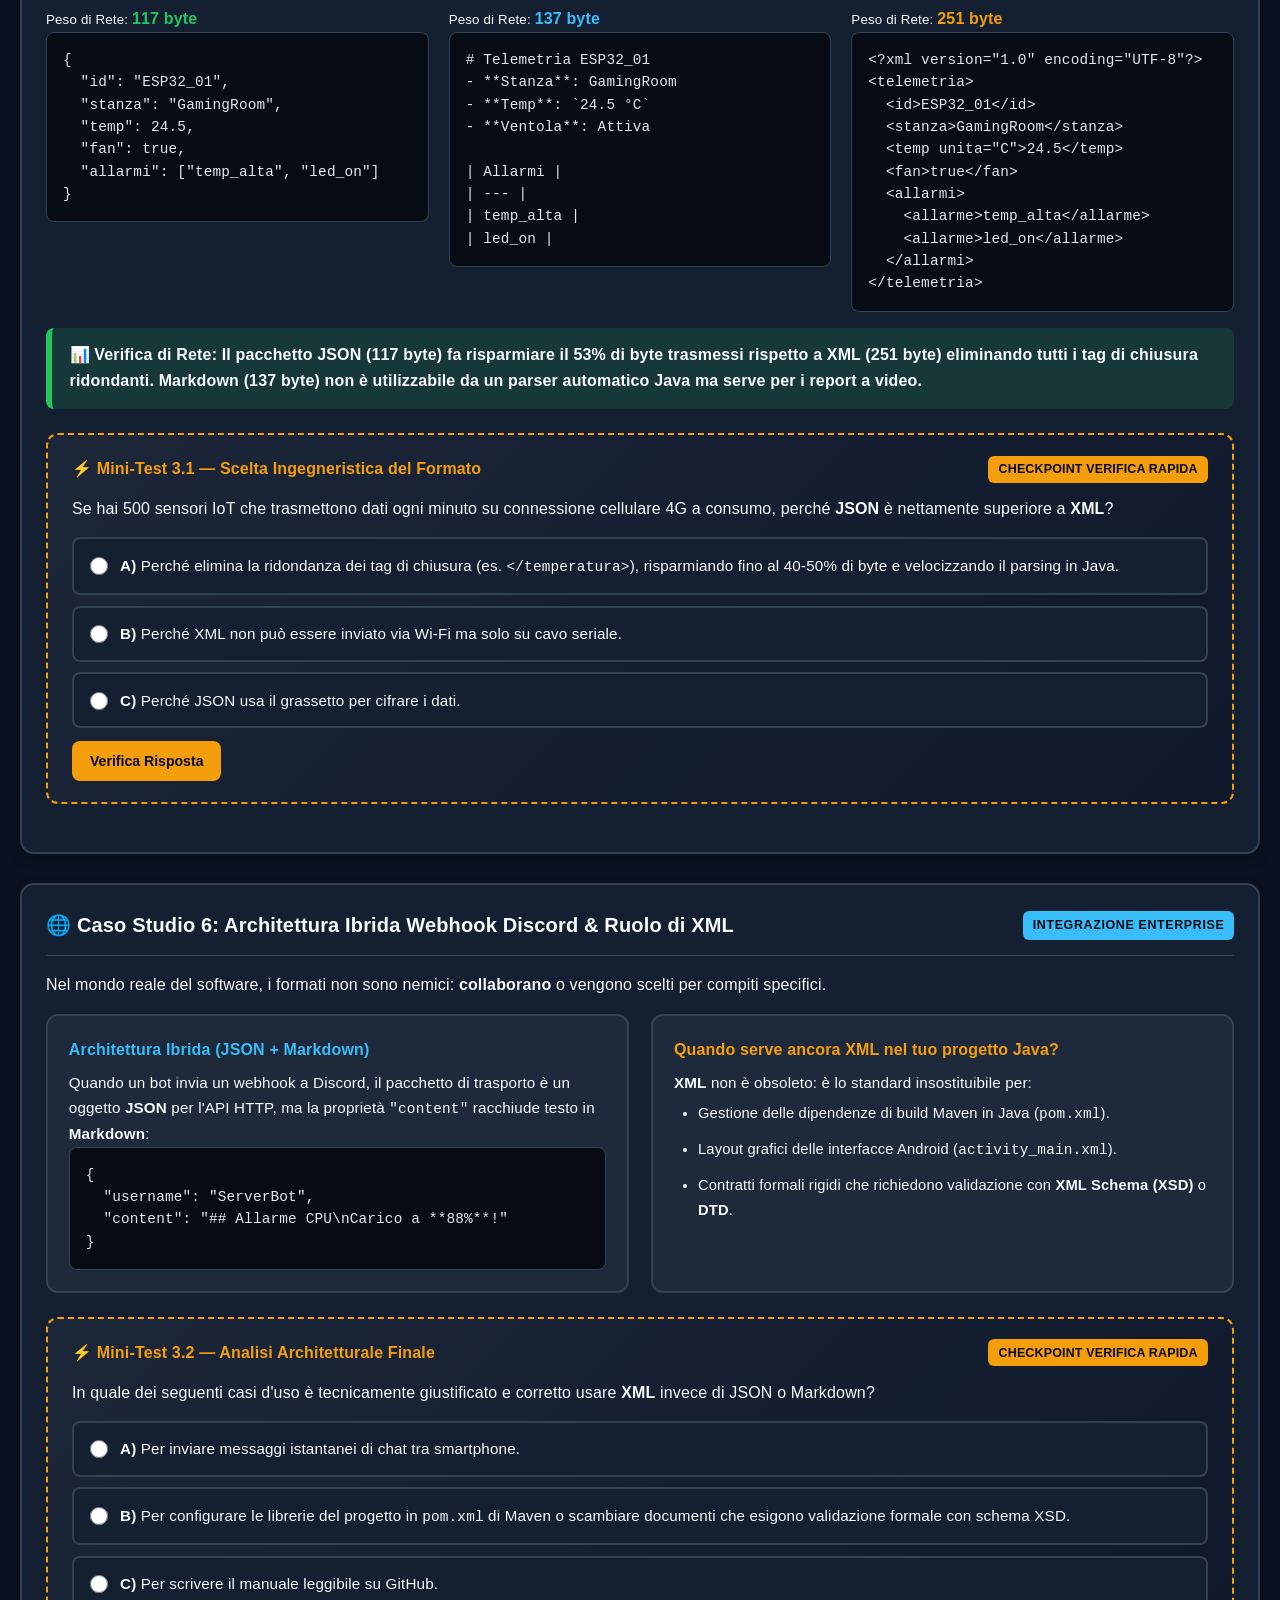
==== commit 8bc8a2a9: "Feat: Add Markdown syntax guide and move summary before Case Study 3 in index.html" ====
--- a/index.html
+++ b/index.html
@@ -488,6 +488,150 @@
           <strong>1) Leggibilità immediata</strong>: un file <code>.md</code> è puro testo (<em>plain text</em>) chiarissimo da leggere anche dentro un semplice terminale o blocco note, ma viene automaticamente trasformato in una pagina <strong>HTML</strong> elegante quando viene visualizzato su <strong>GitHub</strong>, nelle chat di <strong>Discord/WhatsApp</strong> o nelle interfacce web;
           <strong>2) Standard per l'Intelligenza Artificiale</strong>: tutti i moderni <strong>Large Language Models (LLM)</strong> sono addestrati per ricevere istruzioni (prompt) e restituire codice e spiegazioni strutturate esattamente in <strong>Markdown</strong>, poiché consuma pochissimi token rispetto all'HTML o all'XML.
         </p>
+      </div>
+
+      <!-- REGOLE FONDAMENTALI PER I FILE MARKDOWN (.md) -->
+      <div class="card" style="border-left: 6px solid var(--accent-indigo);">
+        <div class="card-header">
+          <h3 class="card-title">📐 Regole Fondamentali per Scrivere File Markdown (<code>.md</code>)</h3>
+          <span class="badge-tag">REGOLE E SINTASSI .MD</span>
+        </div>
+
+        <p style="margin-bottom: 0.9rem;">
+          Prima di analizzare i casi reali, ecco le <strong>regole sintattiche essenziali</strong> di un file <code>.md</code>. Un documento Markdown è un file di <strong>testo puro (UTF-8)</strong>: rispettare spazi, simboli e righe vuote garantisce che ogni parser (<strong>GitHub</strong>, <strong>Discord</strong>, IDE e <strong>Intelligenze Artificiali</strong>) lo traduca in HTML senza errori di impaginazione.
+        </p>
+
+        <div class="table-wrapper">
+          <table class="data-table">
+            <thead>
+              <tr>
+                <th>Elemento</th>
+                <th>Sintassi Corretta</th>
+                <th>Regola Obbligatoria</th>
+              </tr>
+            </thead>
+            <tbody>
+              <tr>
+                <td><strong>Titoli (H1–H6)</strong></td>
+                <td><code># Titolo H1</code><br><code>## Titolo H2</code><br><code>### Titolo H3</code></td>
+                <td>Usa da 1 a 6 simboli <code>#</code> a inizio riga seguiti <strong>obbligatoriamente da uno spazio</strong> (senza spazio, <code>#Titolo</code> resta testo normale).</td>
+              </tr>
+              <tr>
+                <td><strong>Paragrafi e A Capo</strong></td>
+                <td>Lascia <strong>una riga vuota</strong> tra due paragrafi</td>
+                <td>Un solo Invio può essere unito sulla stessa riga dal parser; separa sempre paragrafi, titoli, liste e blocchi con una <strong>riga completamente vuota</strong>.</td>
+              </tr>
+              <tr>
+                <td><strong>Enfasi nel Testo</strong></td>
+                <td><code>**grassetto**</code> • <code>*corsivo*</code> • <code>~~barrato~~</code></td>
+                <td>Nessuno spazio tra i delimitatori e la parola; <strong>chiudi sempre</strong> gli asterischi prima di andare a capo.</td>
+              </tr>
+              <tr>
+                <td><strong>Codice Inline</strong></td>
+                <td><code>`int porta = 8080;`</code></td>
+                <td>Racchiudi comandi, variabili o nomi file tra <strong>singoli backtick</strong> (accento grave).</td>
+              </tr>
+              <tr>
+                <td><strong>Blocco Codice Multilinea</strong></td>
+                <td><code>```java</code><br><code>System.out.println("OK");</code><br><code>```</code></td>
+                <td>Apri con <strong>tre backtick</strong> (più il nome del linguaggio per l'evidenziazione) e <strong>chiudi sempre</strong> con tre backtick su una riga dedicata.</td>
+              </tr>
+              <tr>
+                <td><strong>Liste Puntate e Numerate</strong></td>
+                <td><code>- Primo punto</code><br><code>1. Passo uno</code></td>
+                <td>Inserisci <strong>uno spazio</strong> dopo <code>-</code> (o <code>*</code>) e dopo <code>1.</code>. Per creare una <strong>sottolista</strong>, indenta la riga con 2 o 4 spazi.</td>
+              </tr>
+              <tr>
+                <td><strong>Link e Immagini</strong></td>
+                <td><code>[Testo](https://...)</code><br><code>![Alt](immagine.png)</code></td>
+                <td>Scrivi prima le <strong>quadre <code>[ ]</code></strong> col testo visibile, poi le <strong>tonde <code>( )</code></strong> con l'URL senza spazi in mezzo. Per le immagini anteponi <code>!</code>.</td>
+              </tr>
+              <tr>
+                <td><strong>Tabelle Tecniche</strong></td>
+                <td><code>| Col1 | Col2 |</code><br><code>| --- | --- |</code><br><code>| val1 | val2 |</code></td>
+                <td>Separa le celle con il pipe <code>|</code>. La <strong>seconda riga con i trattini</strong> (<code>| --- | --- |</code>) è obbligatoria per attivare la tabella (<code>:---</code>, <code>:---:</code>, <code>---:</code> per l'allineamento).</td>
+              </tr>
+              <tr>
+                <td><strong>Citazioni e Divisori</strong></td>
+                <td><code>&gt; Nota tecnica</code><br><code>---</code></td>
+                <td>Il simbolo <code>&gt;</code> seguito da spazio crea un blocco citazione; tre trattini <code>---</code> su una riga isolata disegnano una linea orizzontale.</td>
+              </tr>
+            </tbody>
+          </table>
+        </div>
+
+        <div class="case-study-box" style="margin-top: 1rem; margin-bottom: 0;">
+          <h4 class="case-study-title" style="color: var(--accent-indigo);">✅ 4 Regole d'Oro per File <code>.md</code> Senza Errori</h4>
+          <ul class="accessible-list" style="font-size: 0.95rem;">
+            <li><strong>Estensione e naming</strong>: salva sempre con estensione <code>.md</code> in codifica <strong>UTF-8</strong>, evitando spazi nei nomi dei file (es. <code>README.md</code>, <code>guida_api.md</code>).</li>
+            <li><strong>Spazio dopo i prefissi</strong>: titoli (<code># </code>), liste (<code>- </code>, <code>1. </code>) e citazioni (<code>&gt; </code>) richiedono sempre uno spazio dopo il simbolo.</li>
+            <li><strong>Delimitatori sempre bilanciati</strong>: ogni <code>**</code>, <code>`</code> o <code>```</code> aperto va sempre richiuso, altrimenti la formattazione corrompe il resto della pagina.</li>
+            <li><strong>Caratteri speciali (Escape)</strong>: se devi mostrare un simbolo Markdown letterale (come <code>*</code> o <code>#</code>) senza attivare la formattazione, anteponi una barra inversa <code>\</code> (es. <code>\*testo\*</code>).</li>
+          </ul>
+        </div>
+      </div>
+
+      <!-- RIEPILOGO MARKDOWN PER UMANI E IA (SPOSTATO PRIMA DEL CASO STUDIO 3) -->
+      <div class="card" style="border: 2px solid var(--accent-indigo);">
+        <h3 style="font-size: 1.45rem; font-weight: 900; color: var(--accent-indigo);">
+          Riepilogo Markdown per Umani e IA
+        </h3>
+        <p style="margin-top: 0.4rem; color: var(--text-muted);">
+          Il linguaggio universale del testo tecnico: strutturare guide chiare, comunicare con i modelli linguistici e riconoscere le anomalie di rendering.
+        </p>
+
+        <!-- CARD RIPASSO DENSO PARTE 2 -->
+        <div class="dense-review-box">
+          <h4 class="dense-review-title">📚 RIPASSO DENSO: I 6 Costrutti Fondamentali di Markdown</h4>
+
+          <div class="table-wrapper">
+            <table class="data-table">
+              <thead>
+                <tr>
+                  <th>Elemento Visivo</th>
+                  <th>Sintassi Corretta</th>
+                  <th>Regola Pratica per Non Sbagliare</th>
+                </tr>
+              </thead>
+              <tbody>
+                <tr>
+                  <td><strong>Titoli (H1, H2, H3)</strong></td>
+                  <td><code># H1</code> • <code>## H2</code> • <code>### H3</code></td>
+                  <td>Spazio obbligatorio tra <code>#</code> e la parola.</td>
+                </tr>
+                <tr>
+                  <td><strong>Grassetto & Corsivo</strong></td>
+                  <td><code>**importante**</code> • <code>*nota*</code></td>
+                  <td>Chiudi sempre gli asterischi prima di andare a capo.</td>
+                </tr>
+                <tr>
+                  <td><strong>Codice Inline vs Blocco</strong></td>
+                  <td>`` `variabile` `` vs ```` ```java ... ``` ````</td>
+                  <td>Un backtick per una parola nel testo; tre backtick per blocchi multilinea.</td>
+                </tr>
+                <tr>
+                  <td><strong>Tabelle Tecniche</strong></td>
+                  <td><code>| Col1 | Col2 |</code><br><code>| --- | --- |</code></td>
+                  <td>La seconda riga <code>| --- | --- |</code> è indispensabile.</td>
+                </tr>
+                <tr>
+                  <td><strong>Link e Pulsanti</strong></td>
+                  <td><code>[Testo Cliccabile](https://...)</code></td>
+                  <td>Prima le <strong>[quadre col testo]</strong>, poi le <strong>(tonde con l'URL)</strong>.</td>
+                </tr>
+                <tr>
+                  <td><strong>Liste Puntate</strong></td>
+                  <td><code>- Primo</code> • <code>- Secondo</code></td>
+                  <td>Trattino seguito da uno spazio.</td>
+                </tr>
+              </tbody>
+            </table>
+          </div>
+
+          <div style="margin-top: 1rem;">
+            <span>💡 <strong>Regola d'oro</strong>: <em>JSON</em> = Dati per programmi • <em>Markdown</em> = Testo per persone e IA.</span>
+          </div>
+        </div>
       </div>
 
       <!-- CASO STUDIO 3: PROMPT & OUTPUT INTELLIGENZA ARTIFICIALE -->
@@ -721,69 +865,13 @@
       </div>
 
       <!-- ===================================================================
-           🏁 FINE PARTE 2 — RIPASSO DENSO PARTE 2 (OBBLIGATORIO E BEN EVIDENTE)
+           🏁 FINE PARTE 2 — TRAGUARDO RAGGIUNTO
            =================================================================== -->
       <div class="end-part-milestone part-2-end" id="fine-parte-2">
         <div class="milestone-badge">🏁 FINE PARTE 2 (45 MINUTI) — TRAGUARDO RAGGIUNTO</div>
-        <h3 style="font-size: 1.45rem; font-weight: 900; color: var(--accent-indigo);">
-          Riepilogo Competenze Acquisite su Markdown per Umani e IA
-        </h3>
-        <p style="margin-top: 0.4rem; color: var(--text-muted);">
-          Hai padroneggiato il linguaggio universale del testo tecnico: sai strutturare guide chiare, comunicare con i modelli linguistici e riconoscere le anomalie di rendering.
-        </p>
-
-        <!-- CARD RIPASSO DENSO PARTE 2 -->
-        <div class="dense-review-box">
-          <h4 class="dense-review-title">📚 RIPASSO DENSO: I 6 Costrutti Fondamentali di Markdown</h4>
-
-          <div class="table-wrapper">
-            <table class="data-table">
-              <thead>
-                <tr>
-                  <th>Elemento Visivo</th>
-                  <th>Sintassi Corretta</th>
-                  <th>Regola Pratica per Non Sbagliare</th>
-                </tr>
-              </thead>
-              <tbody>
-                <tr>
-                  <td><strong>Titoli (H1, H2, H3)</strong></td>
-                  <td><code># H1</code> • <code>## H2</code> • <code>### H3</code></td>
-                  <td>Spazio obbligatorio tra <code>#</code> e la parola.</td>
-                </tr>
-                <tr>
-                  <td><strong>Grassetto & Corsivo</strong></td>
-                  <td><code>**importante**</code> • <code>*nota*</code></td>
-                  <td>Chiudi sempre gli asterischi prima di andare a capo.</td>
-                </tr>
-                <tr>
-                  <td><strong>Codice Inline vs Blocco</strong></td>
-                  <td>`` `variabile` `` vs ```` ```java ... ``` ````</td>
-                  <td>Un backtick per una parola nel testo; tre backtick per blocchi multilinea.</td>
-                </tr>
-                <tr>
-                  <td><strong>Tabelle Tecniche</strong></td>
-                  <td><code>| Col1 | Col2 |</code><br><code>| --- | --- |</code></td>
-                  <td>La seconda riga <code>| --- | --- |</code> è indispensabile.</td>
-                </tr>
-                <tr>
-                  <td><strong>Link e Pulsanti</strong></td>
-                  <td><code>[Testo Cliccabile](https://...)</code></td>
-                  <td>Prima le <strong>[quadre col testo]</strong>, poi le <strong>(tonde con l'URL)</strong>.</td>
-                </tr>
-                <tr>
-                  <td><strong>Liste Puntate</strong></td>
-                  <td><code>- Primo</code> • <code>- Secondo</code></td>
-                  <td>Trattino seguito da uno spazio.</td>
-                </tr>
-              </tbody>
-            </table>
-          </div>
-
-          <div style="margin-top: 1rem; display: flex; justify-content: space-between; align-items: center; flex-wrap: wrap; gap: 0.8rem;">
-            <span>💡 <strong>Regola d'oro</strong>: <em>JSON</em> = Dati per programmi • <em>Markdown</em> = Testo per persone e IA.</span>
-            <a href="#parte3" class="btn btn-primary" style="background: var(--accent-indigo); color: #fff;">Passa alla Parte 3: Scelta & XML ➡️</a>
-          </div>
+        <div style="margin-top: 0.6rem; display: flex; justify-content: space-between; align-items: center; flex-wrap: wrap; gap: 0.8rem;">
+          <span>💡 <strong>Regola d'oro</strong>: <em>JSON</em> = Dati per programmi • <em>Markdown</em> = Testo per persone e IA.</span>
+          <a href="#parte3" class="btn btn-primary" style="background: var(--accent-indigo); color: #fff;">Passa alla Parte 3: Scelta & XML ➡️</a>
         </div>
       </div>
 
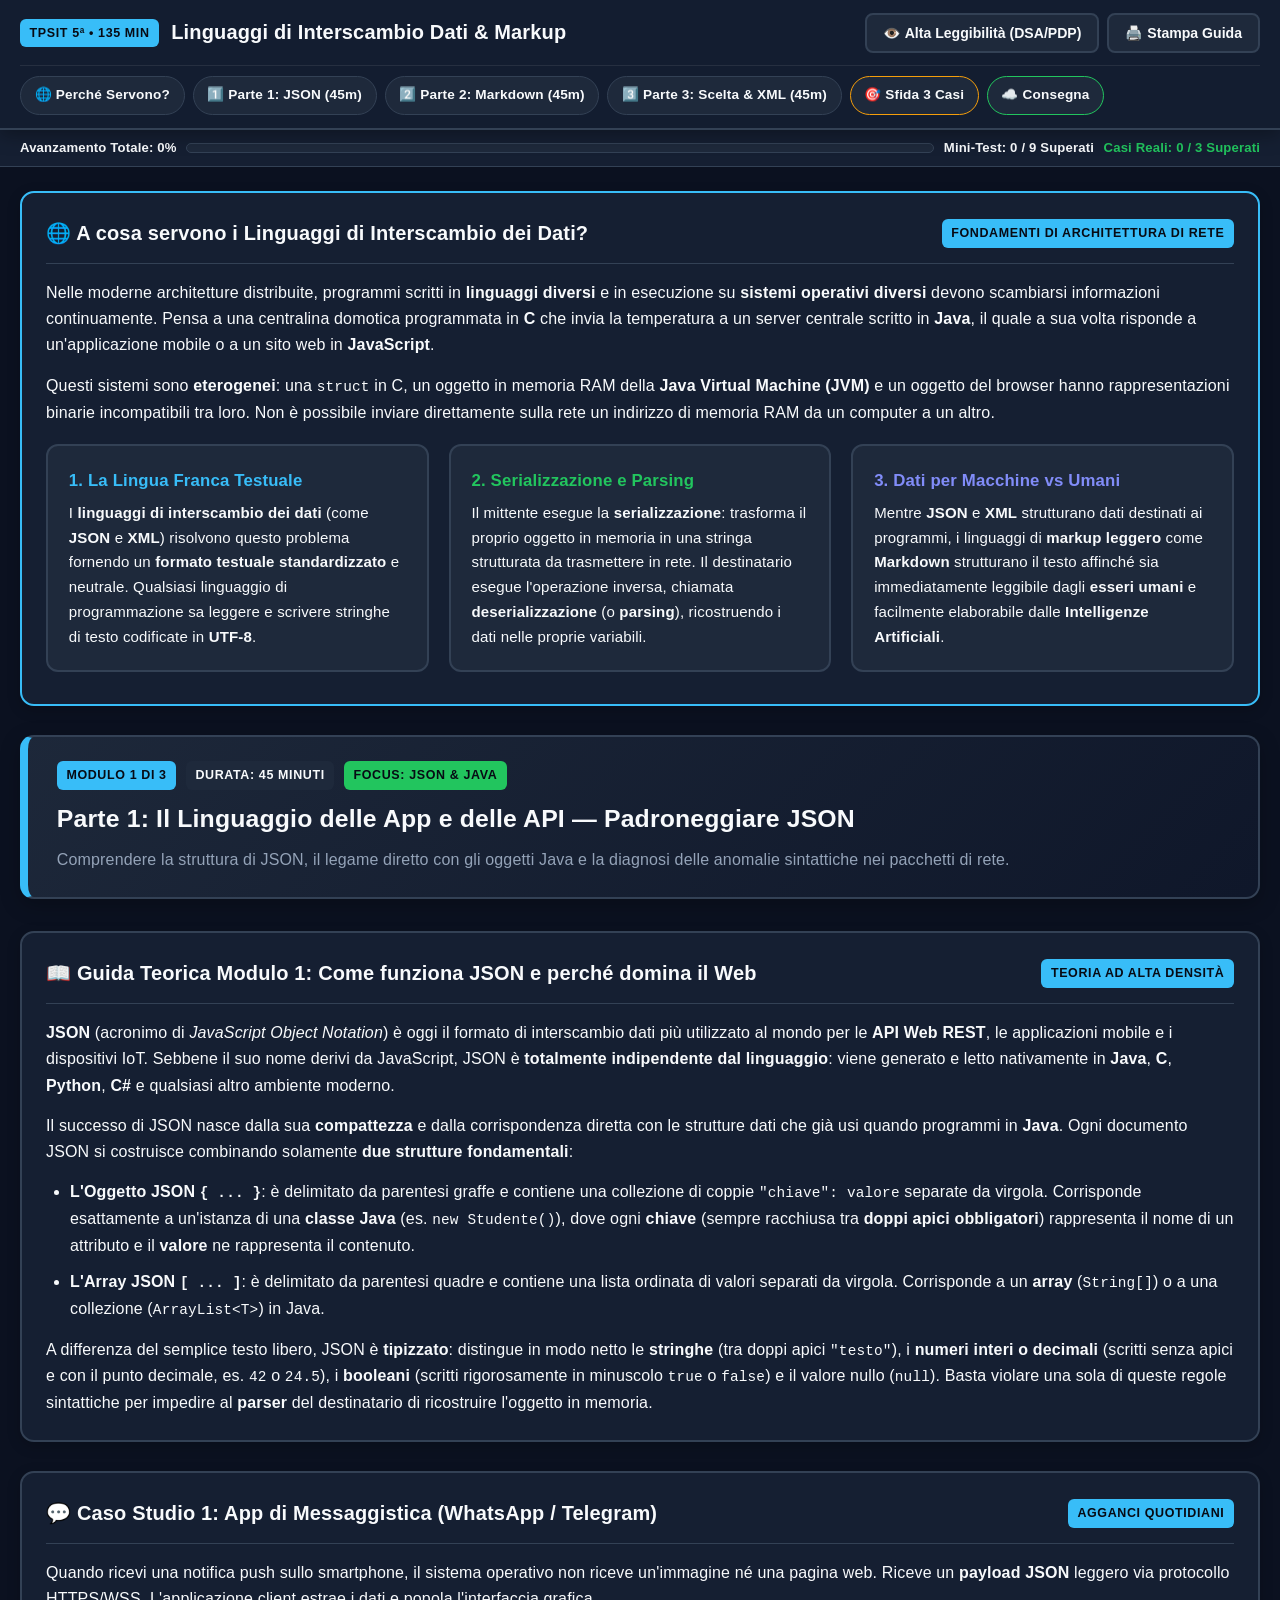
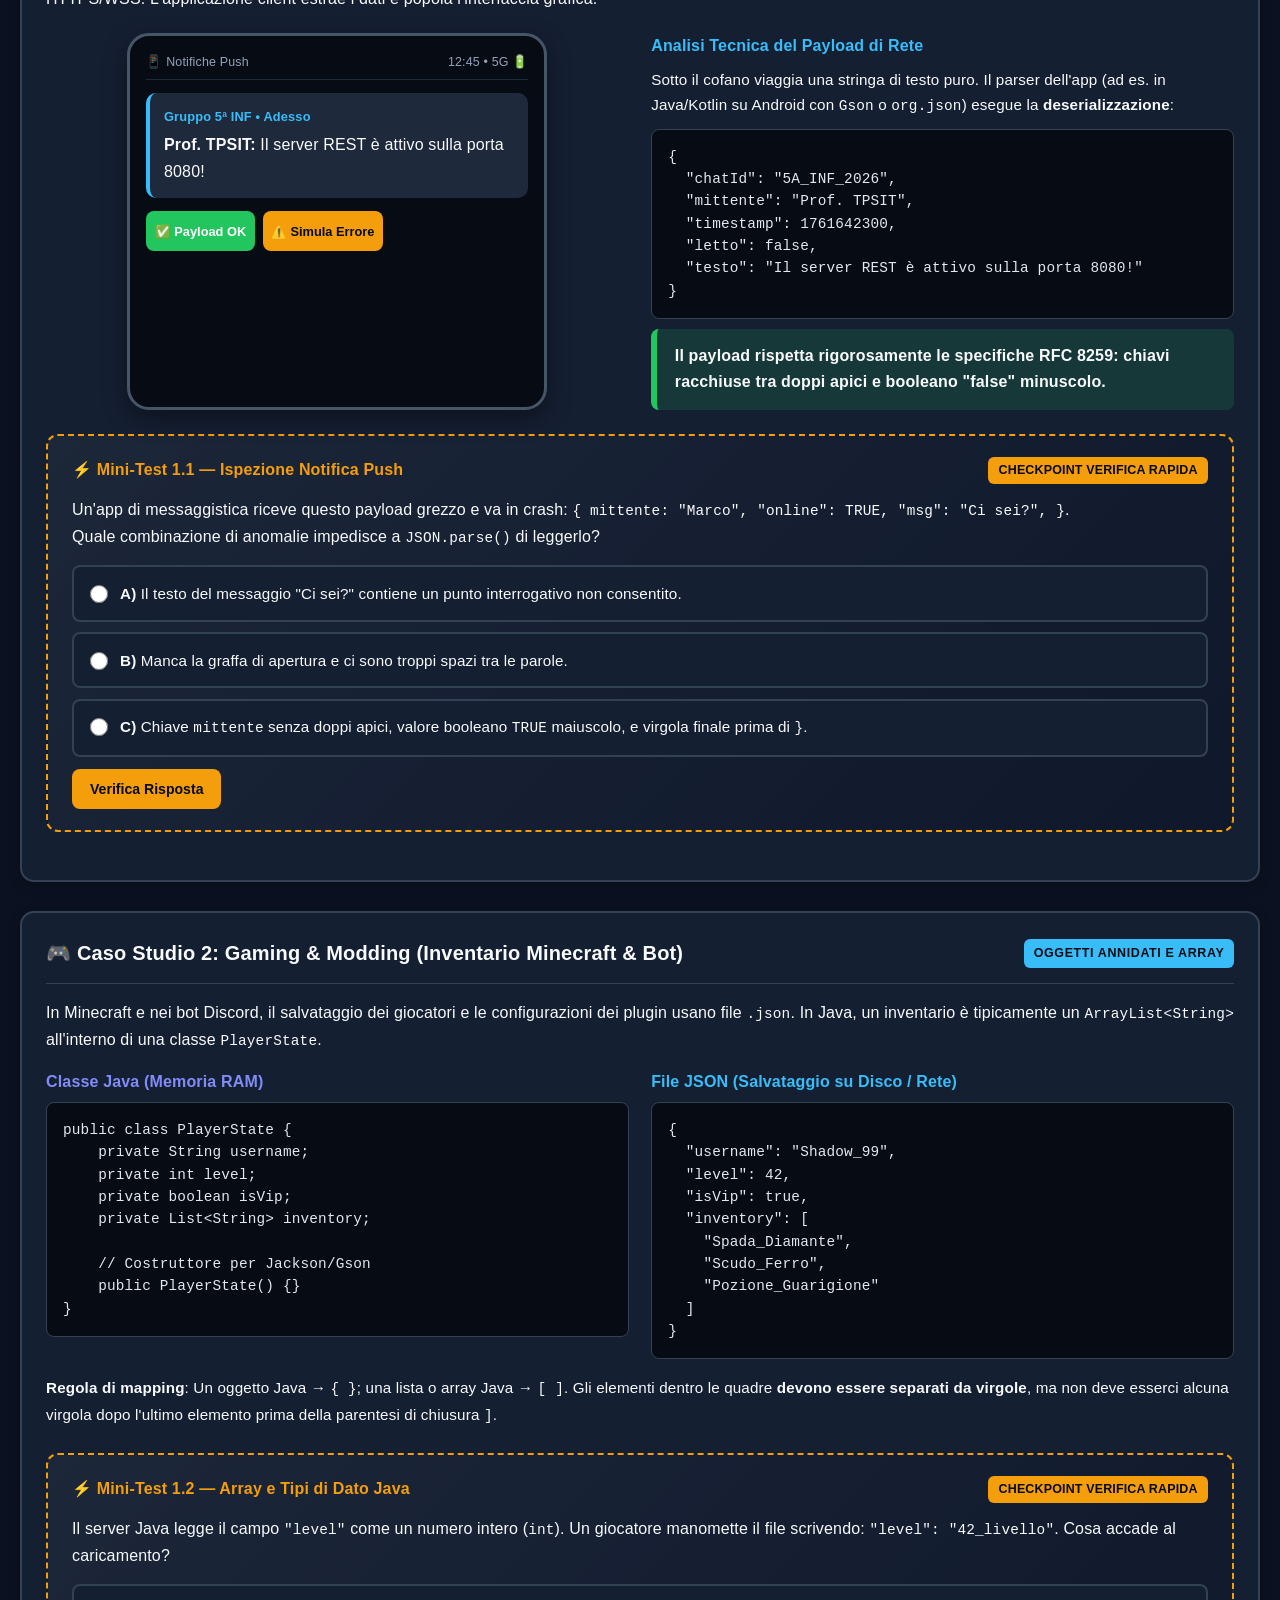
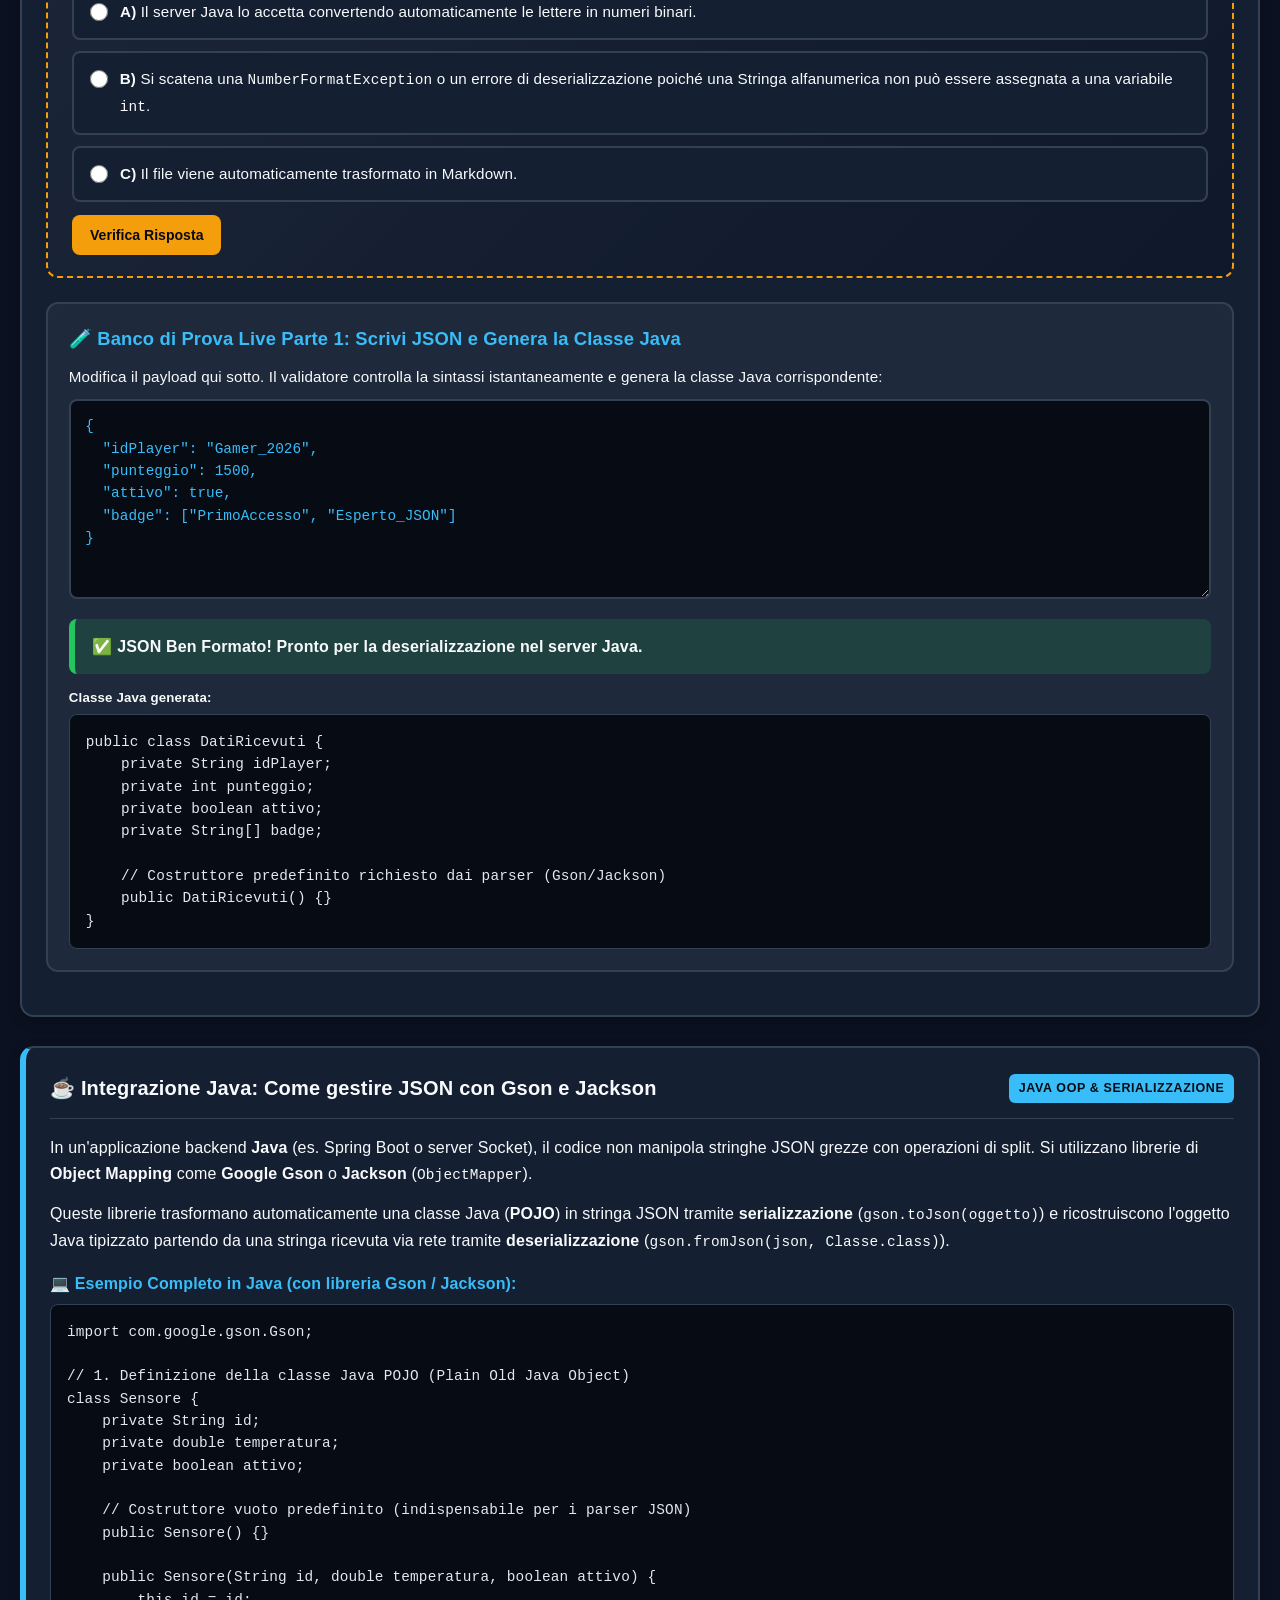
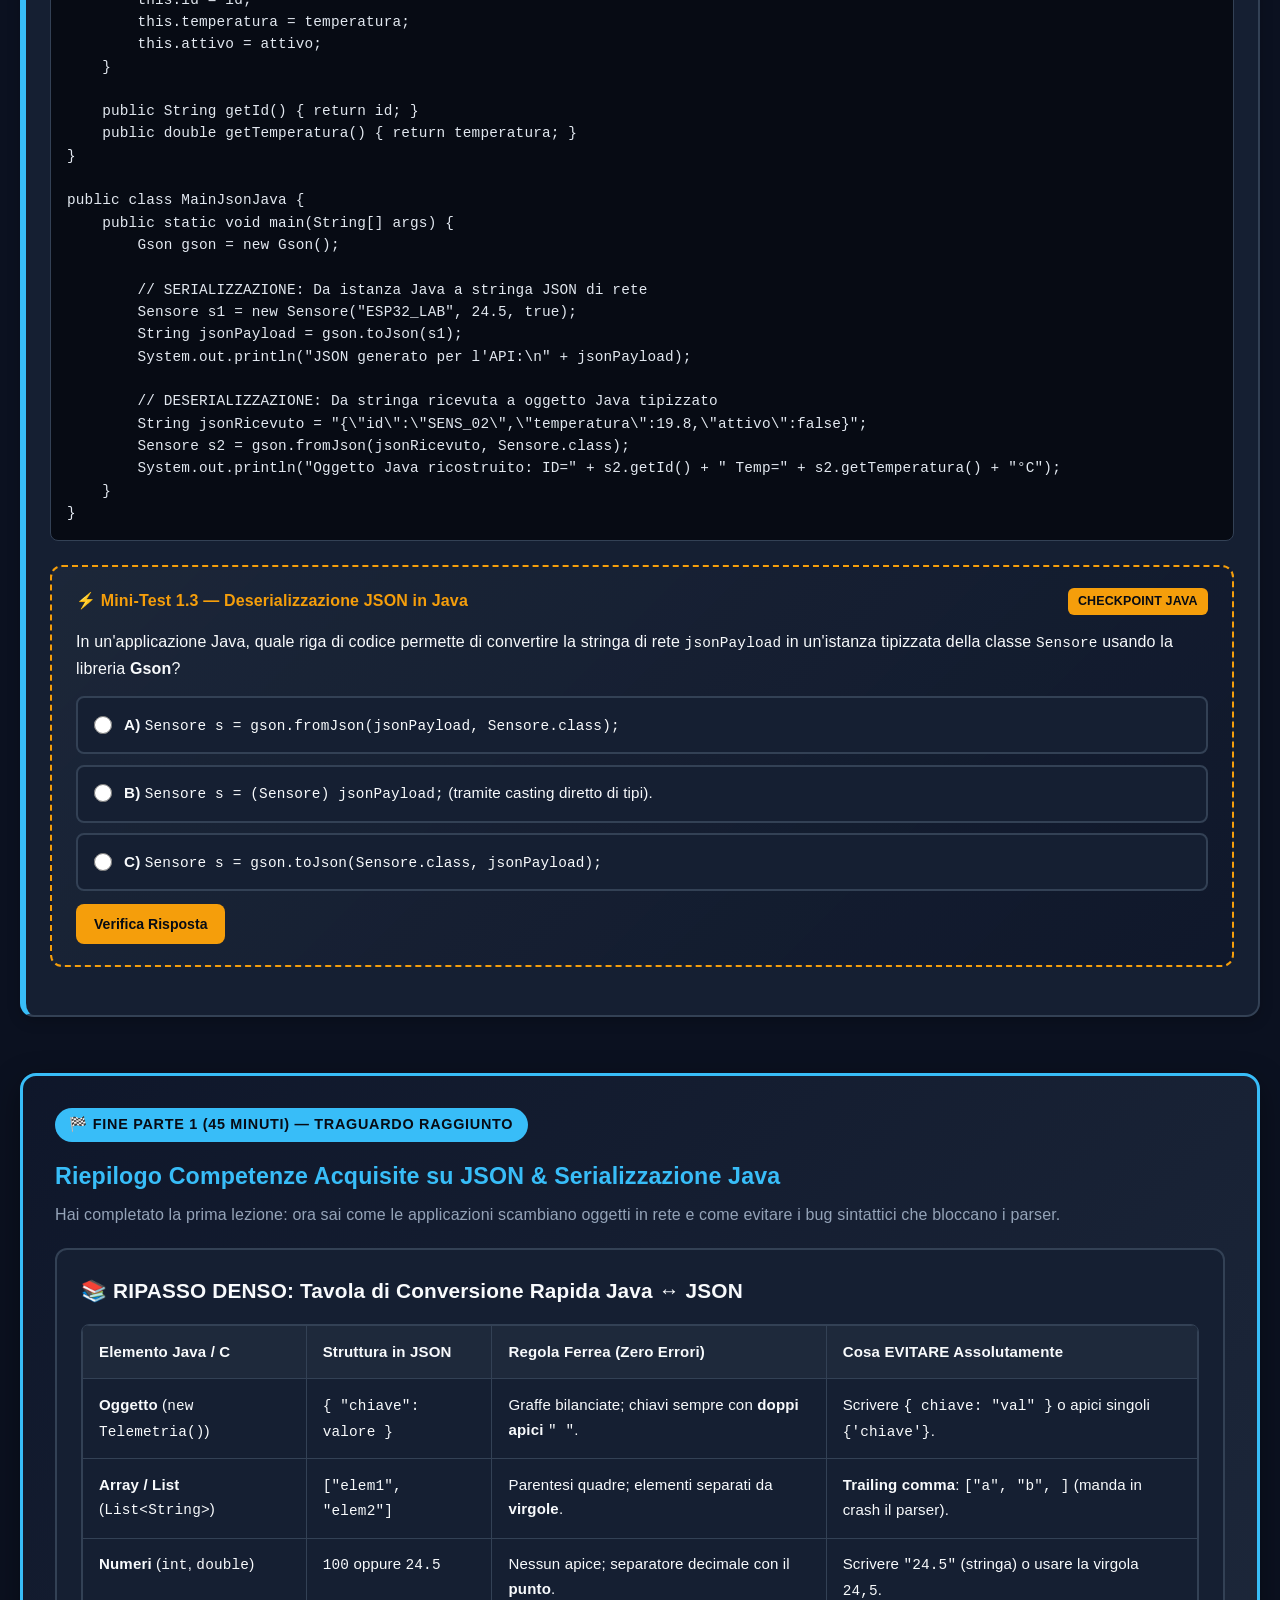
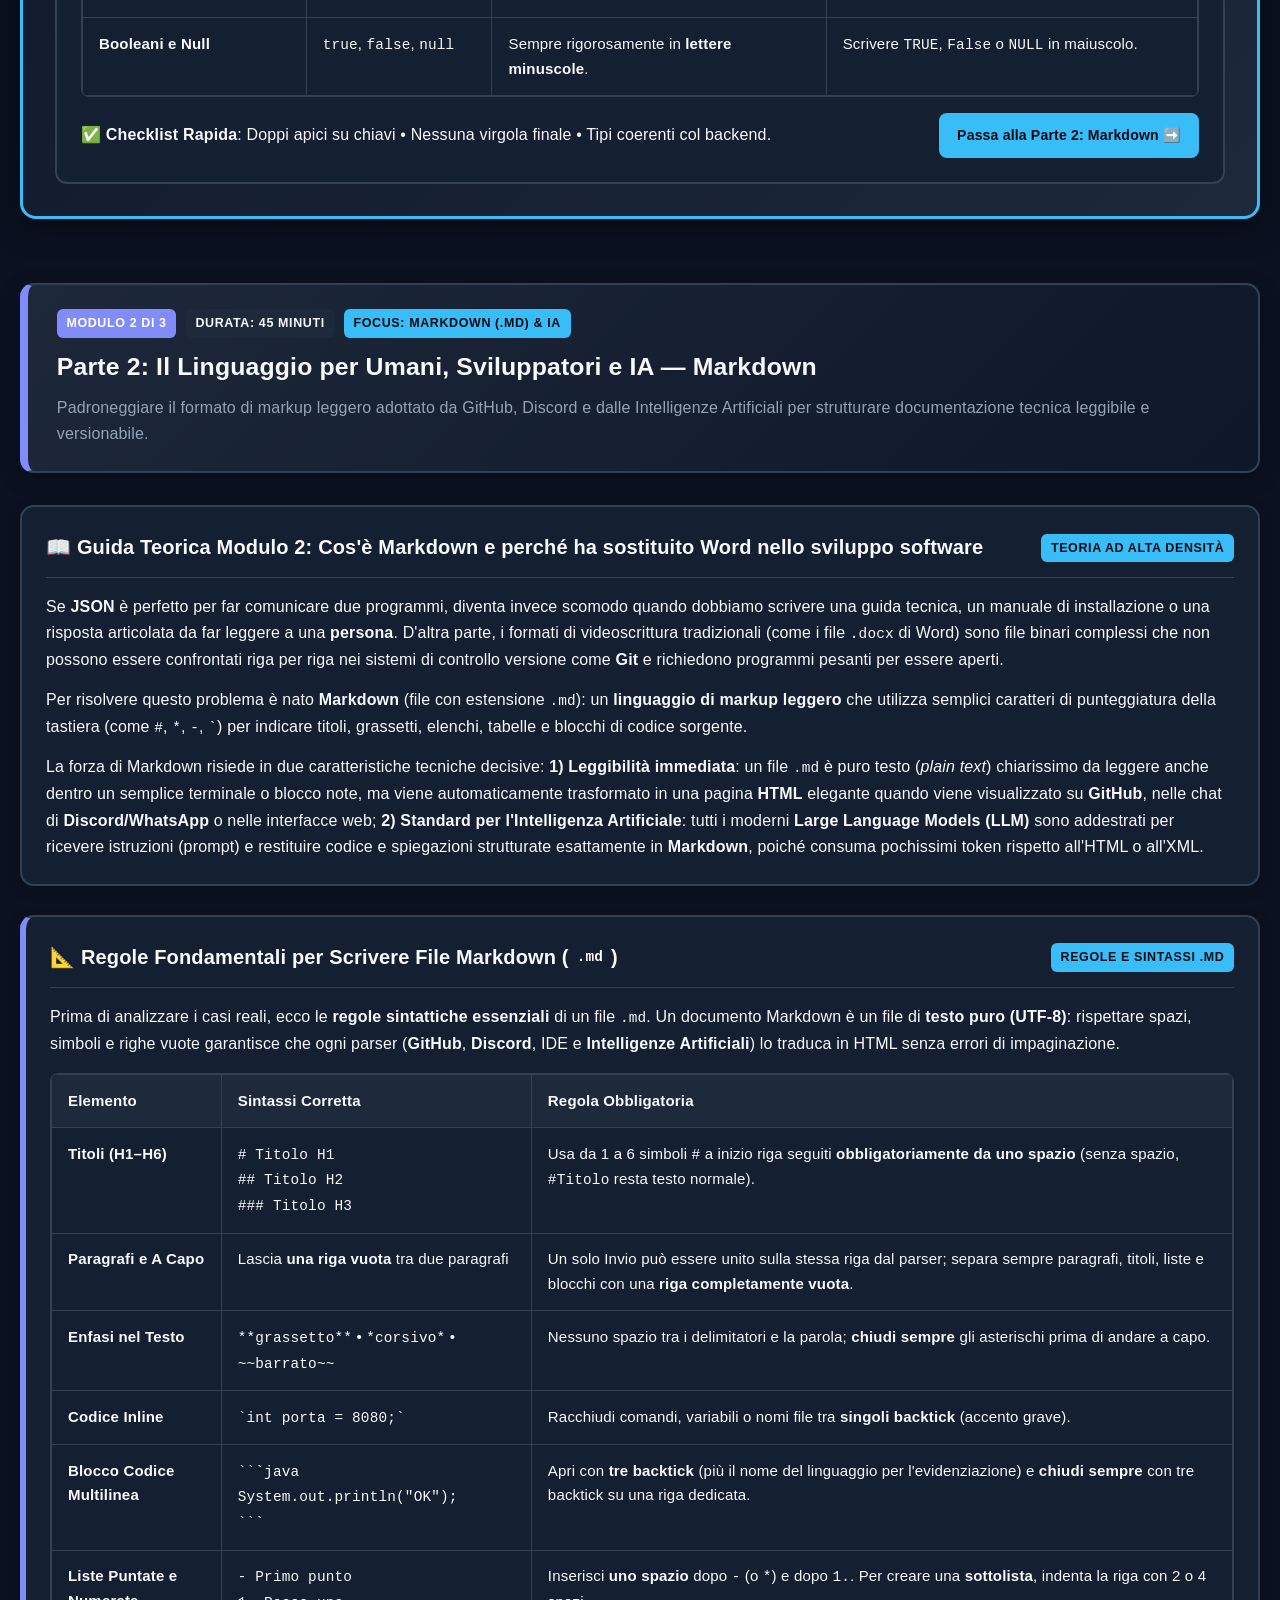
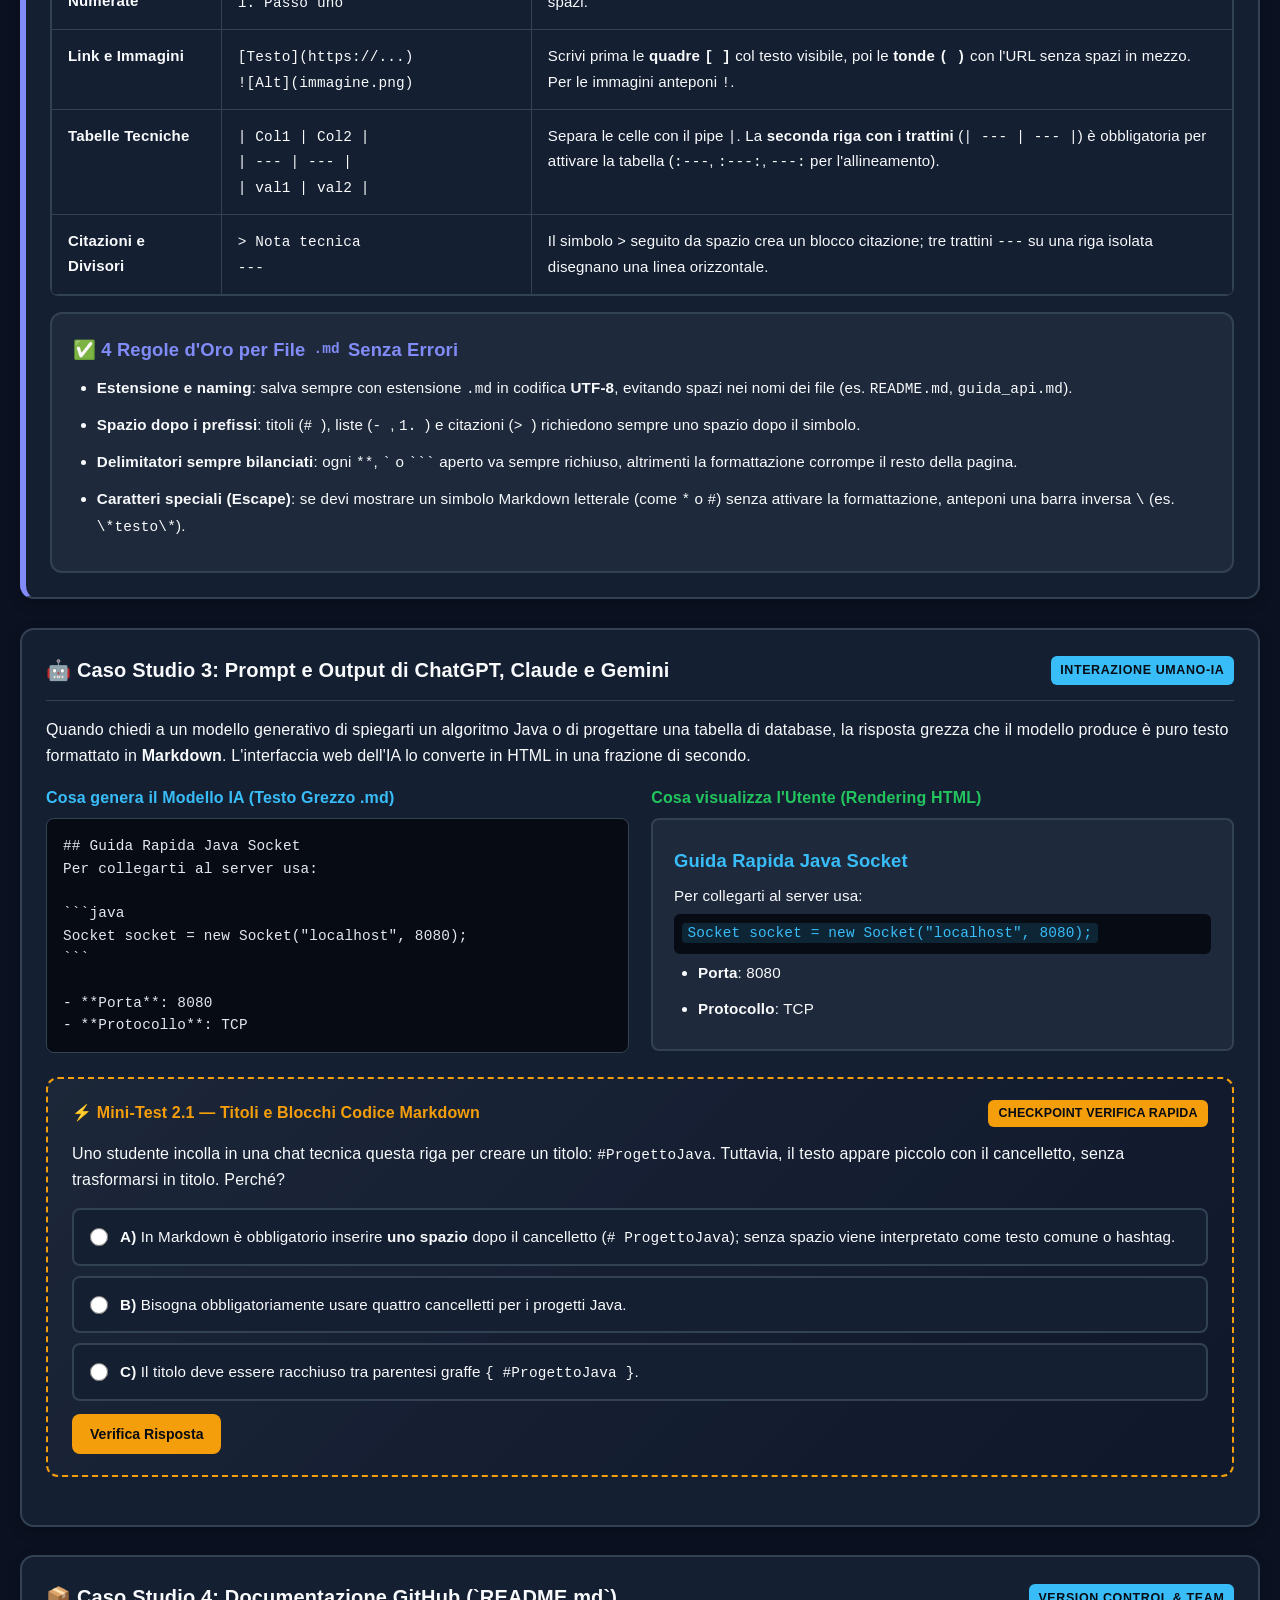
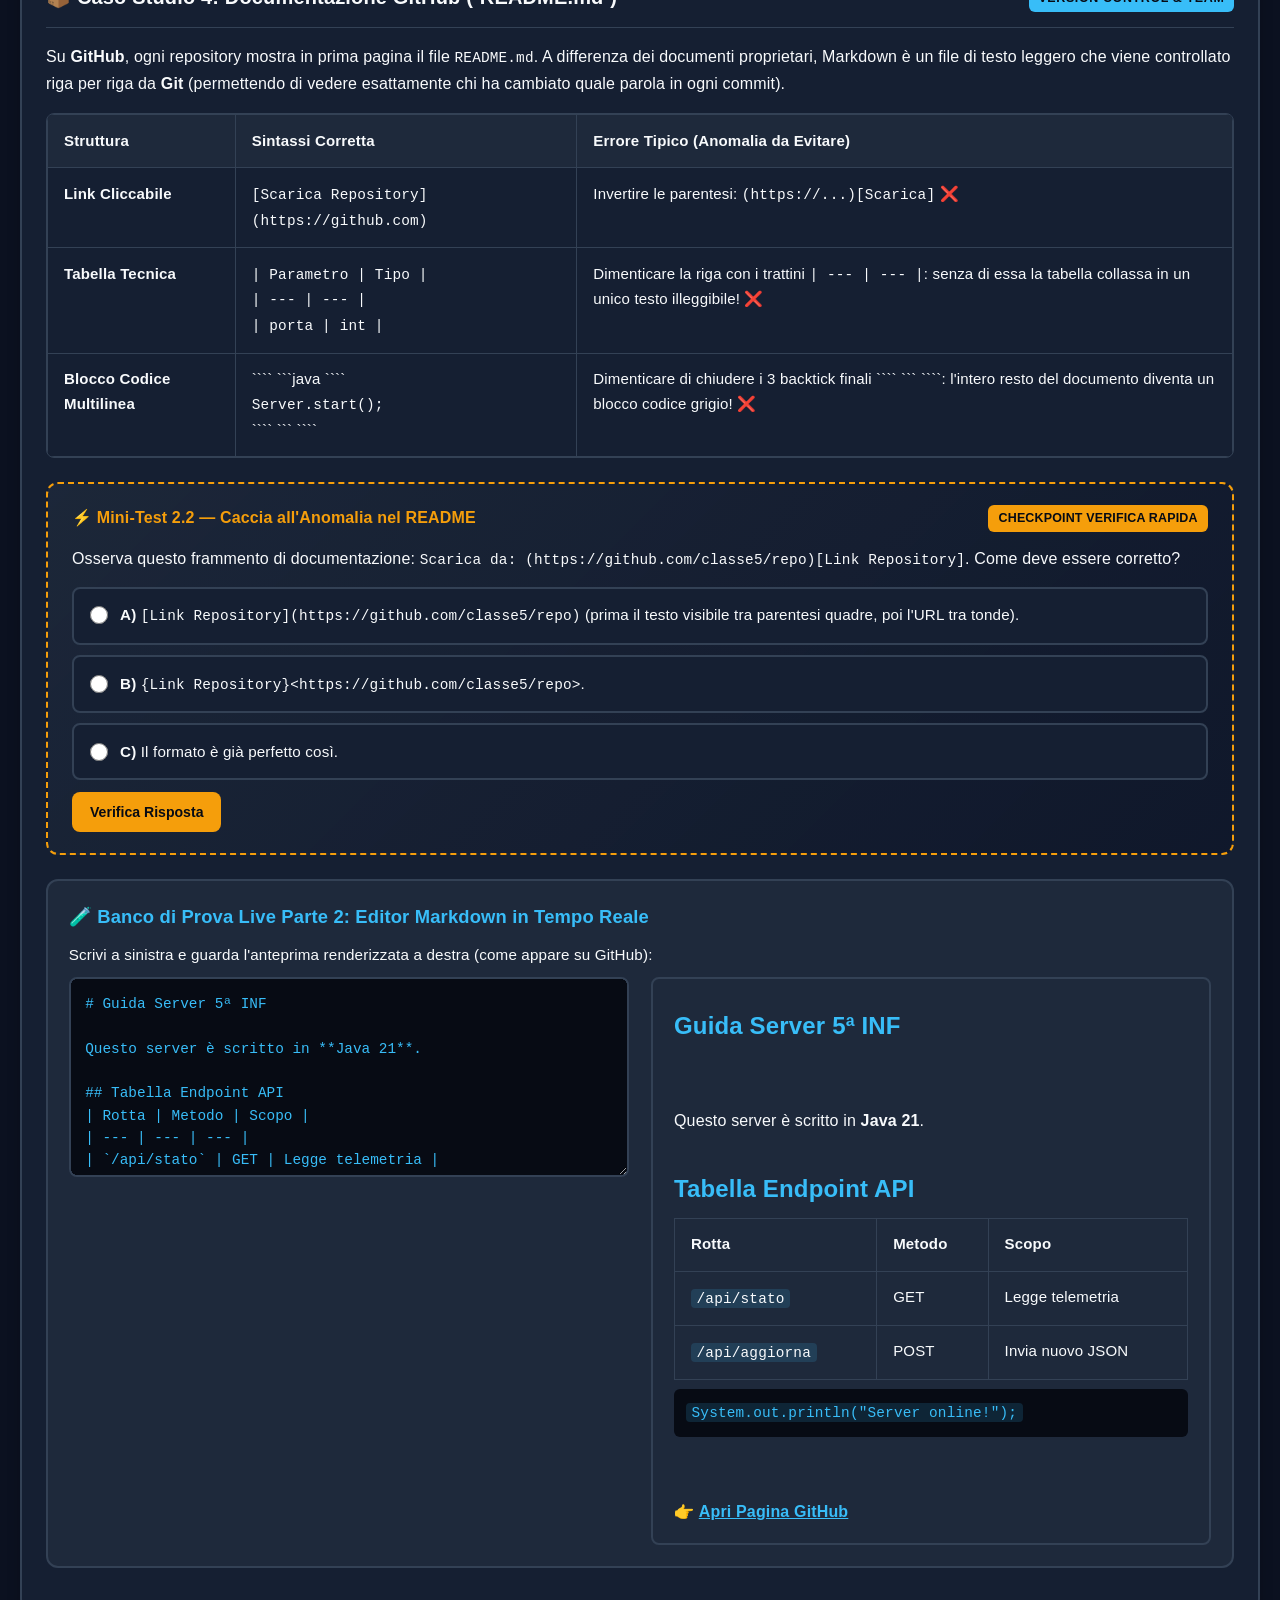
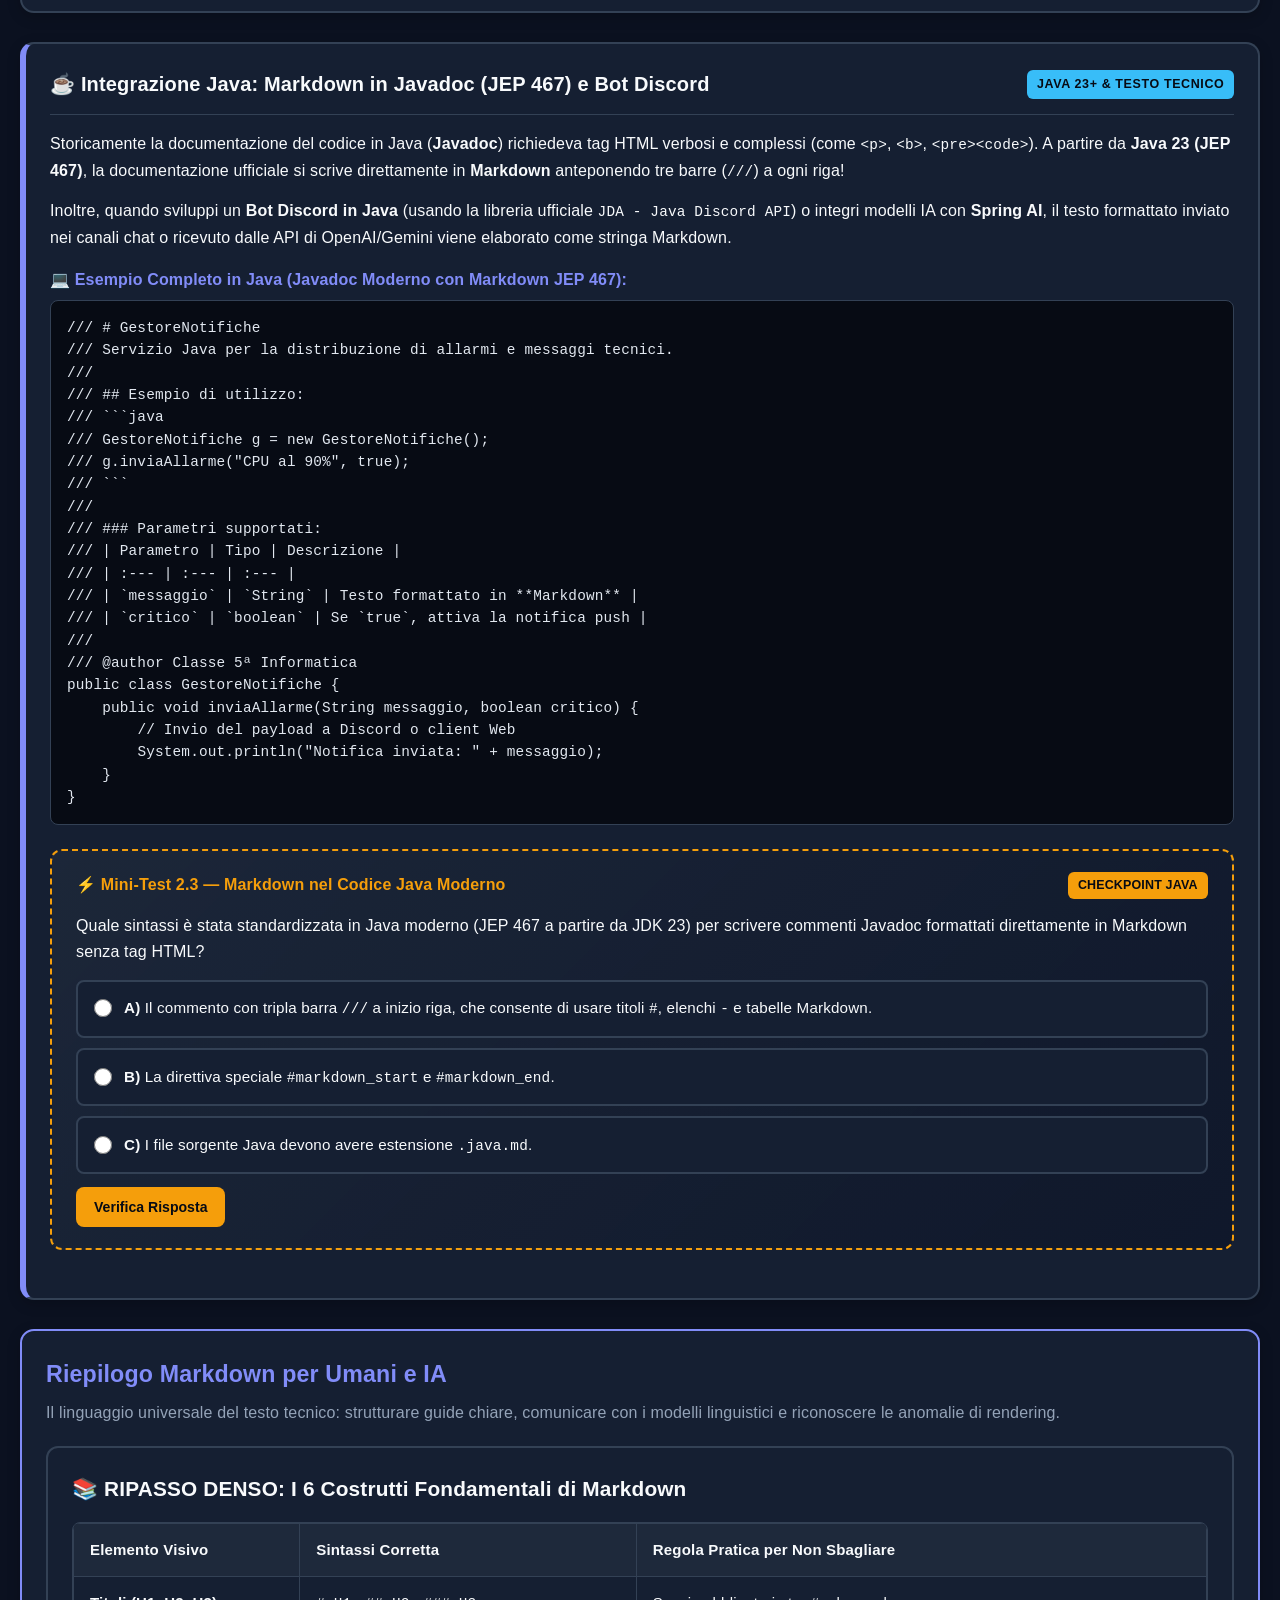
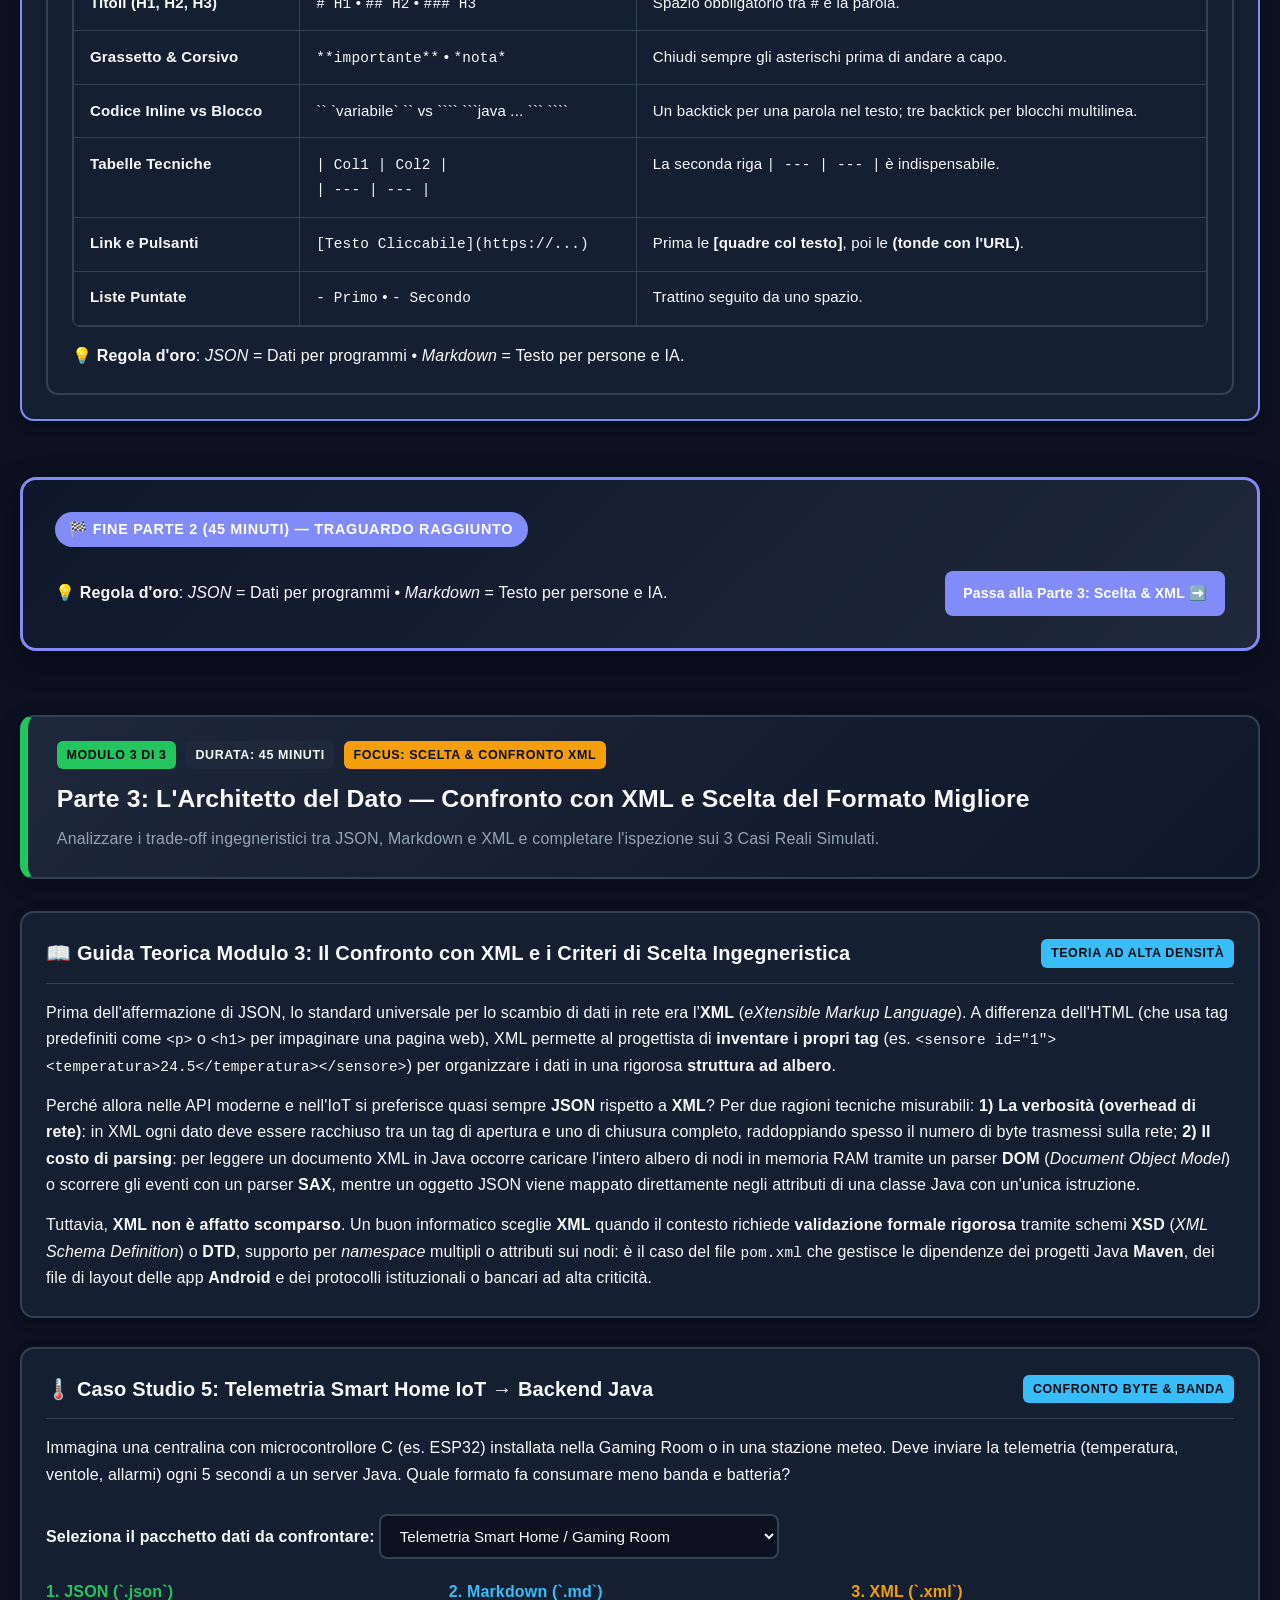
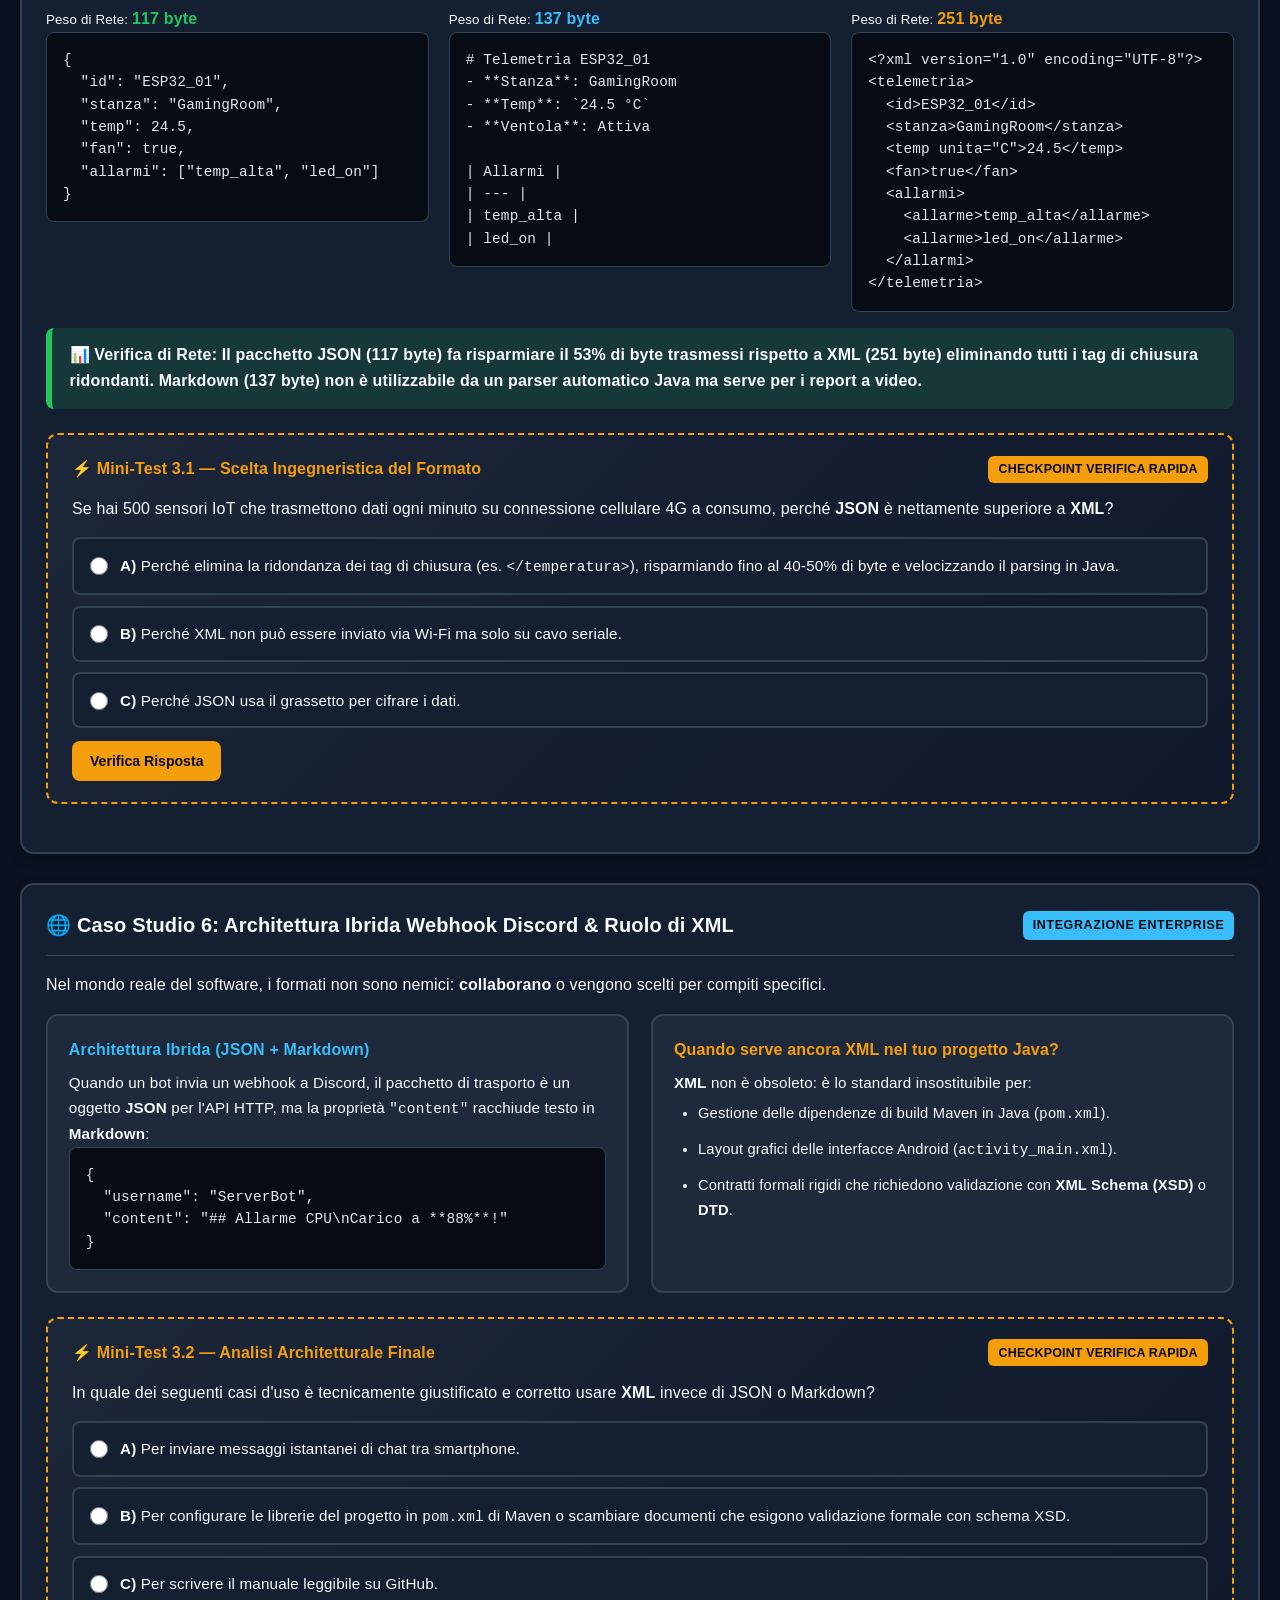
==== commit 5d382a1a: "Refactor: Move Markdown summary card to the end of Part 2 in index.html" ====
--- a/index.html
+++ b/index.html
@@ -571,69 +571,6 @@
         </div>
       </div>
 
-      <!-- RIEPILOGO MARKDOWN PER UMANI E IA (SPOSTATO PRIMA DEL CASO STUDIO 3) -->
-      <div class="card" style="border: 2px solid var(--accent-indigo);">
-        <h3 style="font-size: 1.45rem; font-weight: 900; color: var(--accent-indigo);">
-          Riepilogo Markdown per Umani e IA
-        </h3>
-        <p style="margin-top: 0.4rem; color: var(--text-muted);">
-          Il linguaggio universale del testo tecnico: strutturare guide chiare, comunicare con i modelli linguistici e riconoscere le anomalie di rendering.
-        </p>
-
-        <!-- CARD RIPASSO DENSO PARTE 2 -->
-        <div class="dense-review-box">
-          <h4 class="dense-review-title">📚 RIPASSO DENSO: I 6 Costrutti Fondamentali di Markdown</h4>
-
-          <div class="table-wrapper">
-            <table class="data-table">
-              <thead>
-                <tr>
-                  <th>Elemento Visivo</th>
-                  <th>Sintassi Corretta</th>
-                  <th>Regola Pratica per Non Sbagliare</th>
-                </tr>
-              </thead>
-              <tbody>
-                <tr>
-                  <td><strong>Titoli (H1, H2, H3)</strong></td>
-                  <td><code># H1</code> • <code>## H2</code> • <code>### H3</code></td>
-                  <td>Spazio obbligatorio tra <code>#</code> e la parola.</td>
-                </tr>
-                <tr>
-                  <td><strong>Grassetto & Corsivo</strong></td>
-                  <td><code>**importante**</code> • <code>*nota*</code></td>
-                  <td>Chiudi sempre gli asterischi prima di andare a capo.</td>
-                </tr>
-                <tr>
-                  <td><strong>Codice Inline vs Blocco</strong></td>
-                  <td>`` `variabile` `` vs ```` ```java ... ``` ````</td>
-                  <td>Un backtick per una parola nel testo; tre backtick per blocchi multilinea.</td>
-                </tr>
-                <tr>
-                  <td><strong>Tabelle Tecniche</strong></td>
-                  <td><code>| Col1 | Col2 |</code><br><code>| --- | --- |</code></td>
-                  <td>La seconda riga <code>| --- | --- |</code> è indispensabile.</td>
-                </tr>
-                <tr>
-                  <td><strong>Link e Pulsanti</strong></td>
-                  <td><code>[Testo Cliccabile](https://...)</code></td>
-                  <td>Prima le <strong>[quadre col testo]</strong>, poi le <strong>(tonde con l'URL)</strong>.</td>
-                </tr>
-                <tr>
-                  <td><strong>Liste Puntate</strong></td>
-                  <td><code>- Primo</code> • <code>- Secondo</code></td>
-                  <td>Trattino seguito da uno spazio.</td>
-                </tr>
-              </tbody>
-            </table>
-          </div>
-
-          <div style="margin-top: 1rem;">
-            <span>💡 <strong>Regola d'oro</strong>: <em>JSON</em> = Dati per programmi • <em>Markdown</em> = Testo per persone e IA.</span>
-          </div>
-        </div>
-      </div>
-
       <!-- CASO STUDIO 3: PROMPT & OUTPUT INTELLIGENZA ARTIFICIALE -->
       <div class="card">
         <div class="card-header">
@@ -864,6 +801,69 @@
         </div>
       </div>
 
+      <!-- RIEPILOGO MARKDOWN PER UMANI E IA -->
+      <div class="card" style="border: 2px solid var(--accent-indigo);">
+        <h3 style="font-size: 1.45rem; font-weight: 900; color: var(--accent-indigo);">
+          Riepilogo Markdown per Umani e IA
+        </h3>
+        <p style="margin-top: 0.4rem; color: var(--text-muted);">
+          Il linguaggio universale del testo tecnico: strutturare guide chiare, comunicare con i modelli linguistici e riconoscere le anomalie di rendering.
+        </p>
+
+        <!-- CARD RIPASSO DENSO PARTE 2 -->
+        <div class="dense-review-box">
+          <h4 class="dense-review-title">📚 RIPASSO DENSO: I 6 Costrutti Fondamentali di Markdown</h4>
+
+          <div class="table-wrapper">
+            <table class="data-table">
+              <thead>
+                <tr>
+                  <th>Elemento Visivo</th>
+                  <th>Sintassi Corretta</th>
+                  <th>Regola Pratica per Non Sbagliare</th>
+                </tr>
+              </thead>
+              <tbody>
+                <tr>
+                  <td><strong>Titoli (H1, H2, H3)</strong></td>
+                  <td><code># H1</code> • <code>## H2</code> • <code>### H3</code></td>
+                  <td>Spazio obbligatorio tra <code>#</code> e la parola.</td>
+                </tr>
+                <tr>
+                  <td><strong>Grassetto & Corsivo</strong></td>
+                  <td><code>**importante**</code> • <code>*nota*</code></td>
+                  <td>Chiudi sempre gli asterischi prima di andare a capo.</td>
+                </tr>
+                <tr>
+                  <td><strong>Codice Inline vs Blocco</strong></td>
+                  <td>`` `variabile` `` vs ```` ```java ... ``` ````</td>
+                  <td>Un backtick per una parola nel testo; tre backtick per blocchi multilinea.</td>
+                </tr>
+                <tr>
+                  <td><strong>Tabelle Tecniche</strong></td>
+                  <td><code>| Col1 | Col2 |</code><br><code>| --- | --- |</code></td>
+                  <td>La seconda riga <code>| --- | --- |</code> è indispensabile.</td>
+                </tr>
+                <tr>
+                  <td><strong>Link e Pulsanti</strong></td>
+                  <td><code>[Testo Cliccabile](https://...)</code></td>
+                  <td>Prima le <strong>[quadre col testo]</strong>, poi le <strong>(tonde con l'URL)</strong>.</td>
+                </tr>
+                <tr>
+                  <td><strong>Liste Puntate</strong></td>
+                  <td><code>- Primo</code> • <code>- Secondo</code></td>
+                  <td>Trattino seguito da uno spazio.</td>
+                </tr>
+              </tbody>
+            </table>
+          </div>
+
+          <div style="margin-top: 1rem;">
+            <span>💡 <strong>Regola d'oro</strong>: <em>JSON</em> = Dati per programmi • <em>Markdown</em> = Testo per persone e IA.</span>
+          </div>
+        </div>
+      </div>
+
       <!-- ===================================================================
            🏁 FINE PARTE 2 — TRAGUARDO RAGGIUNTO
            =================================================================== -->
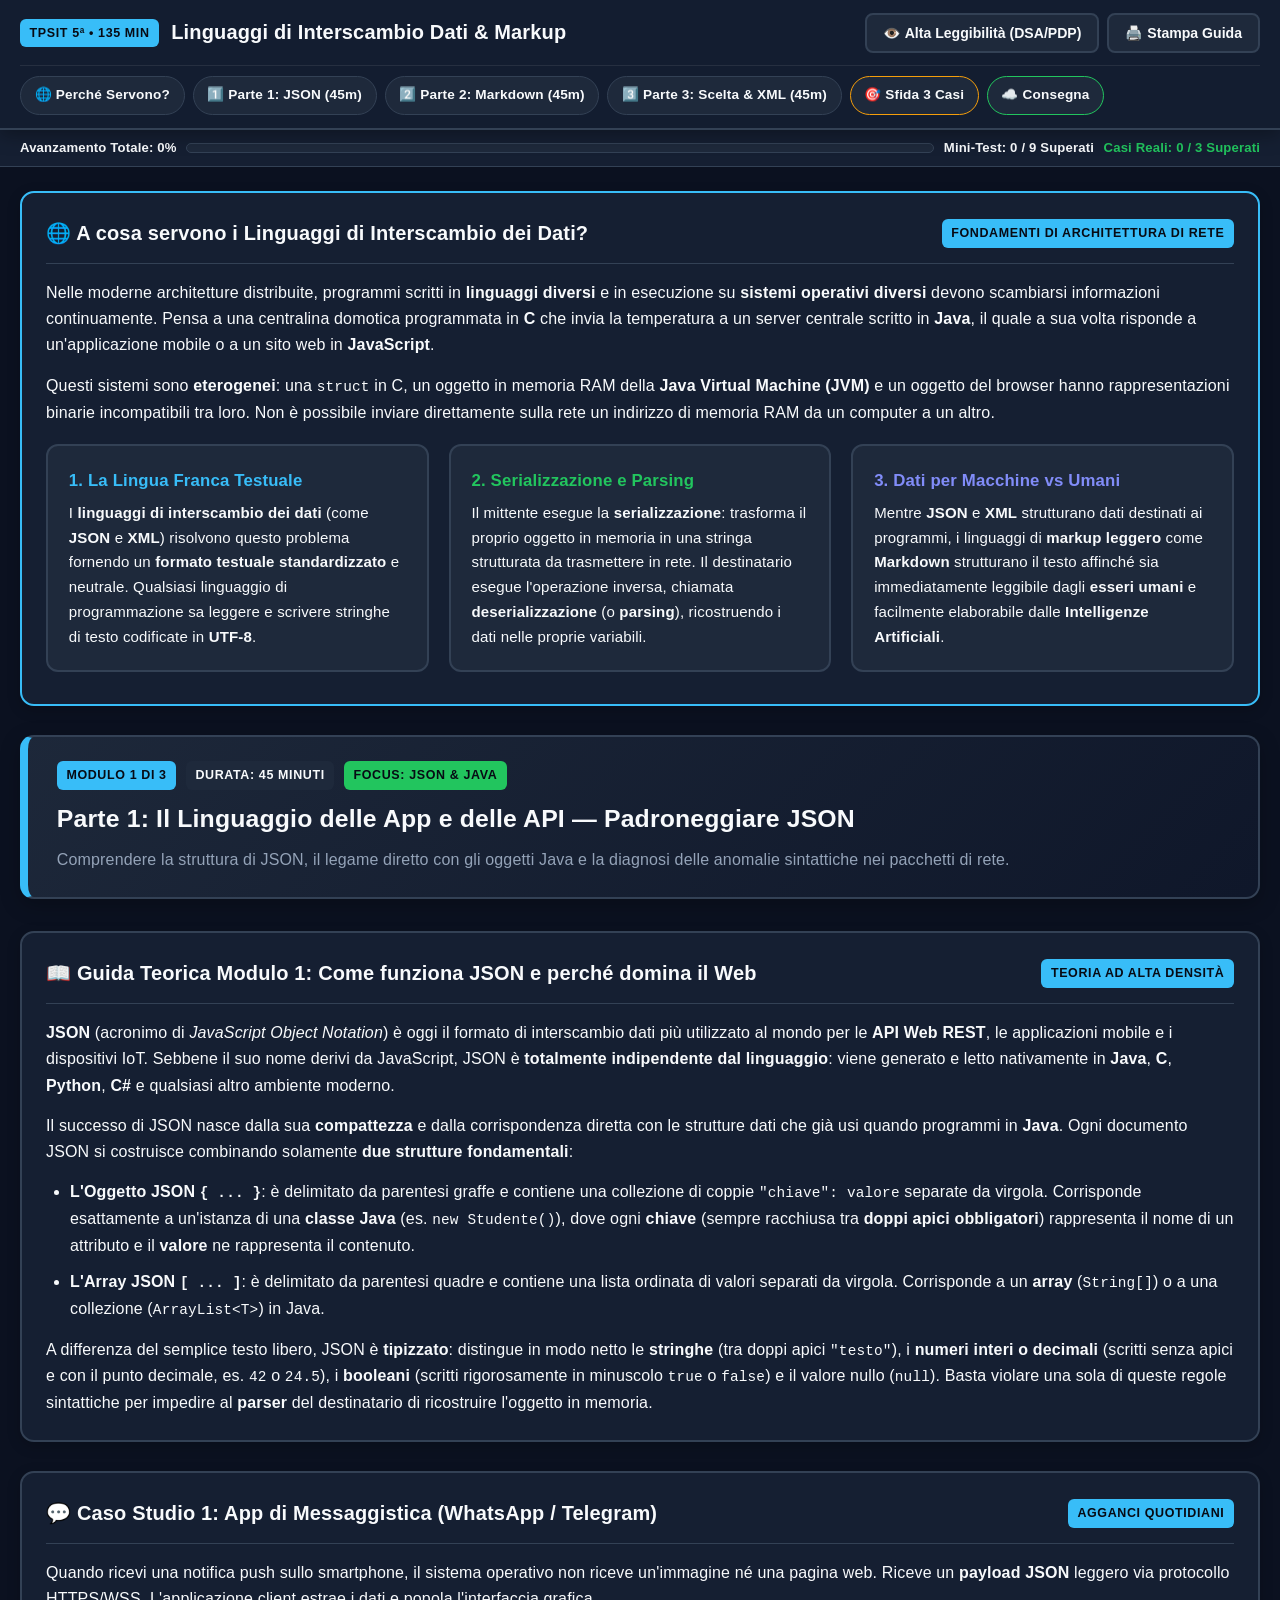
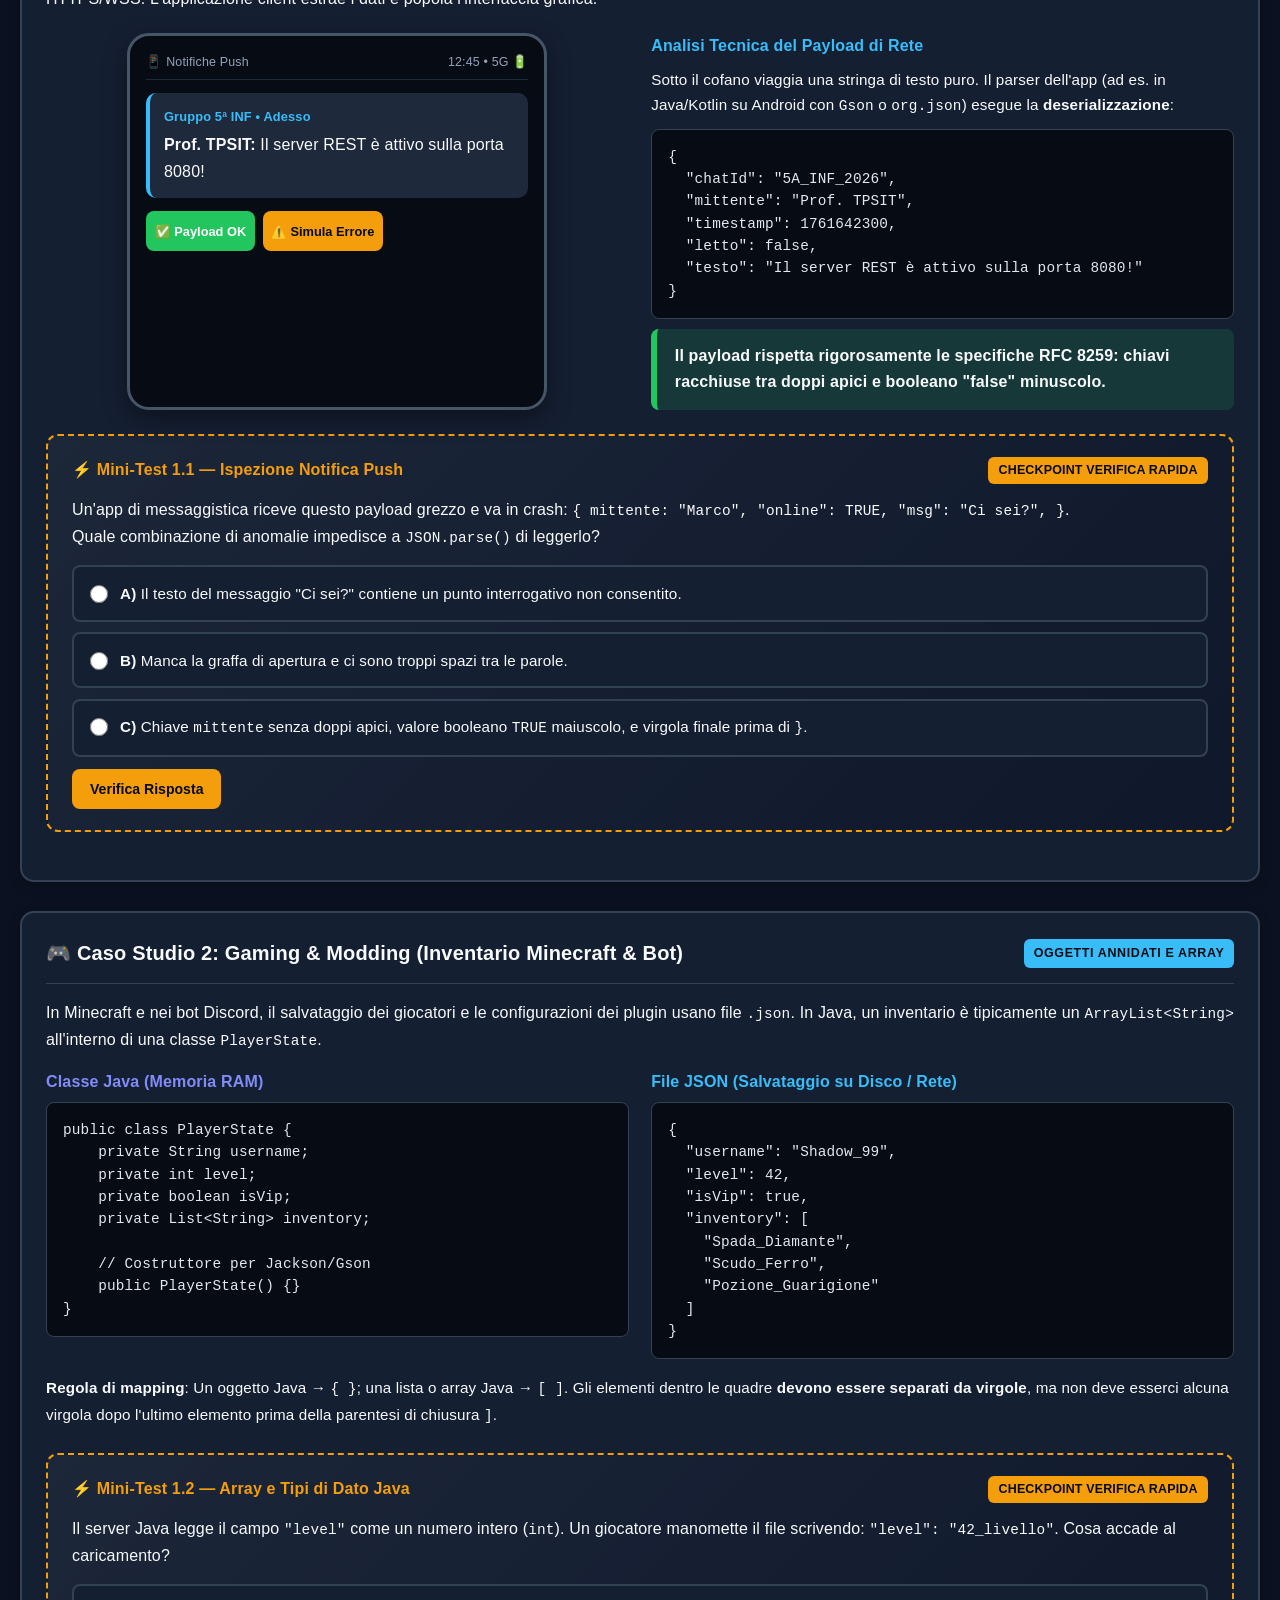
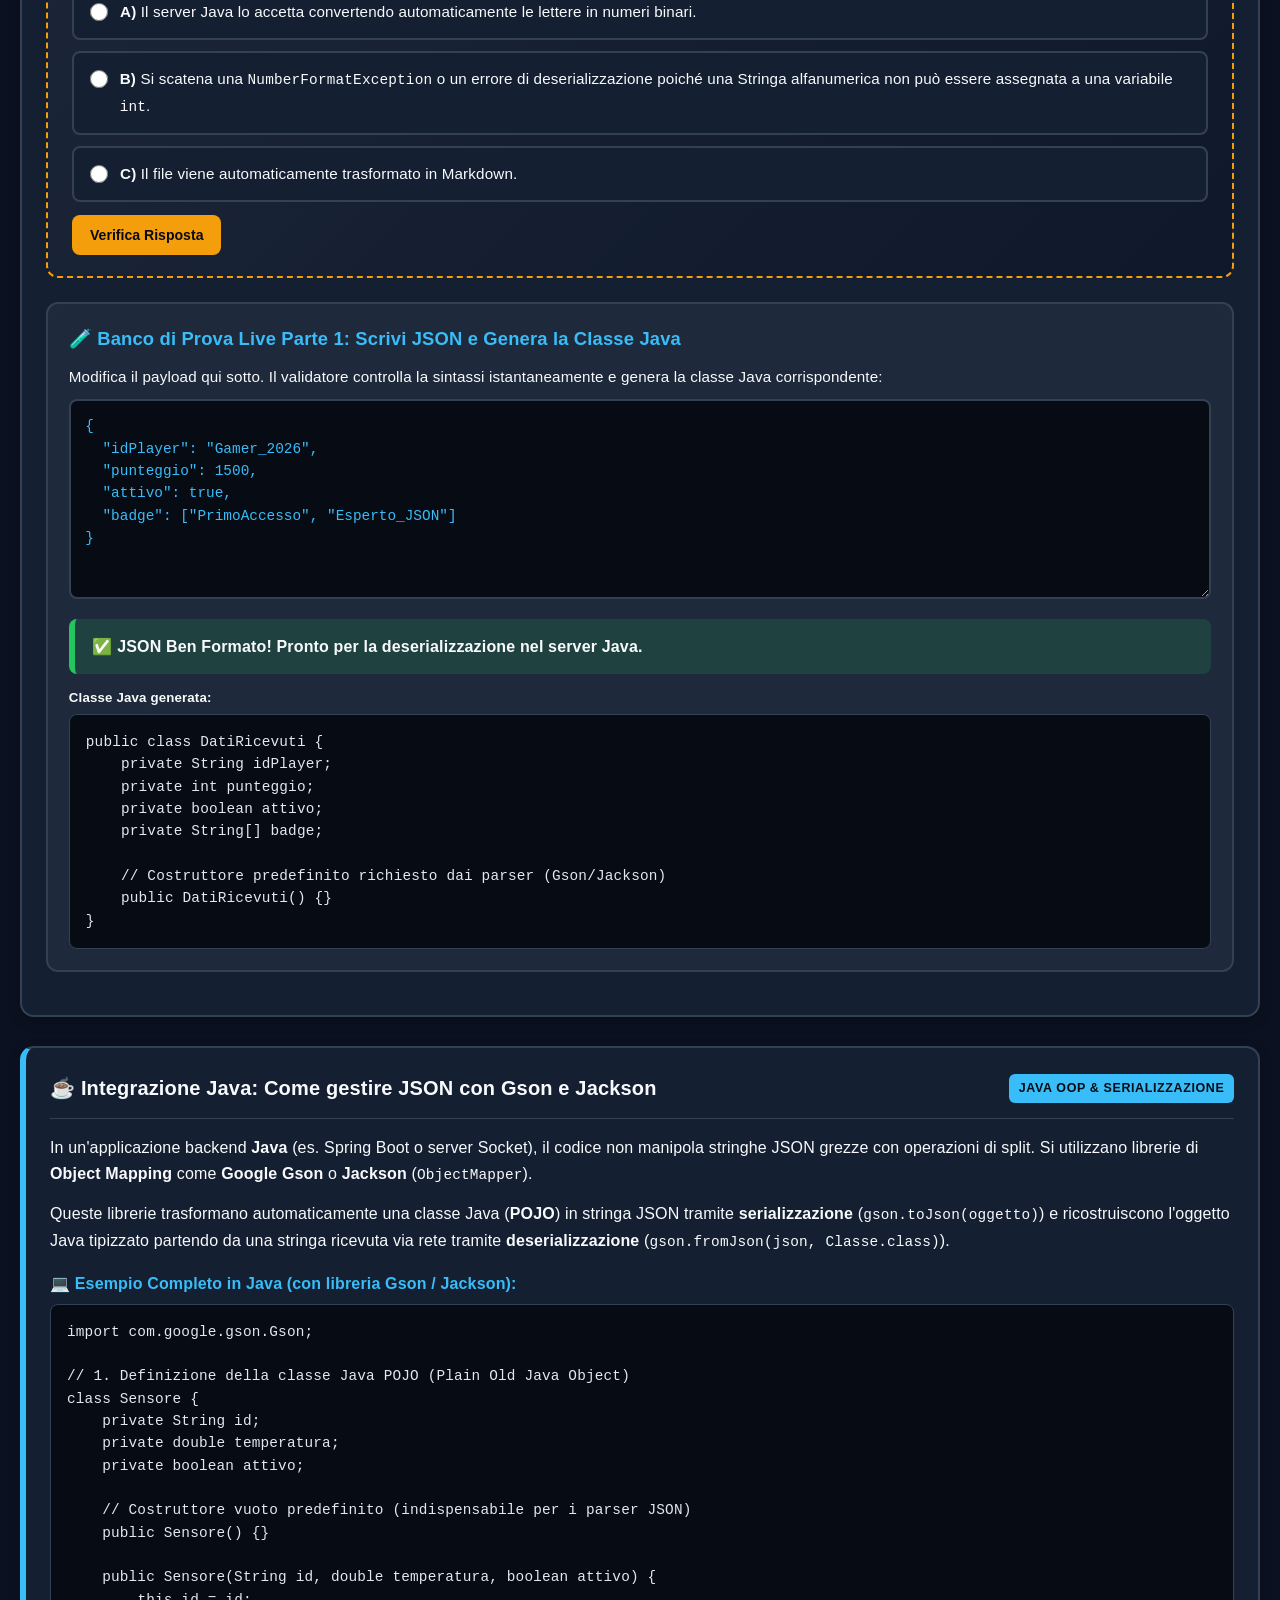
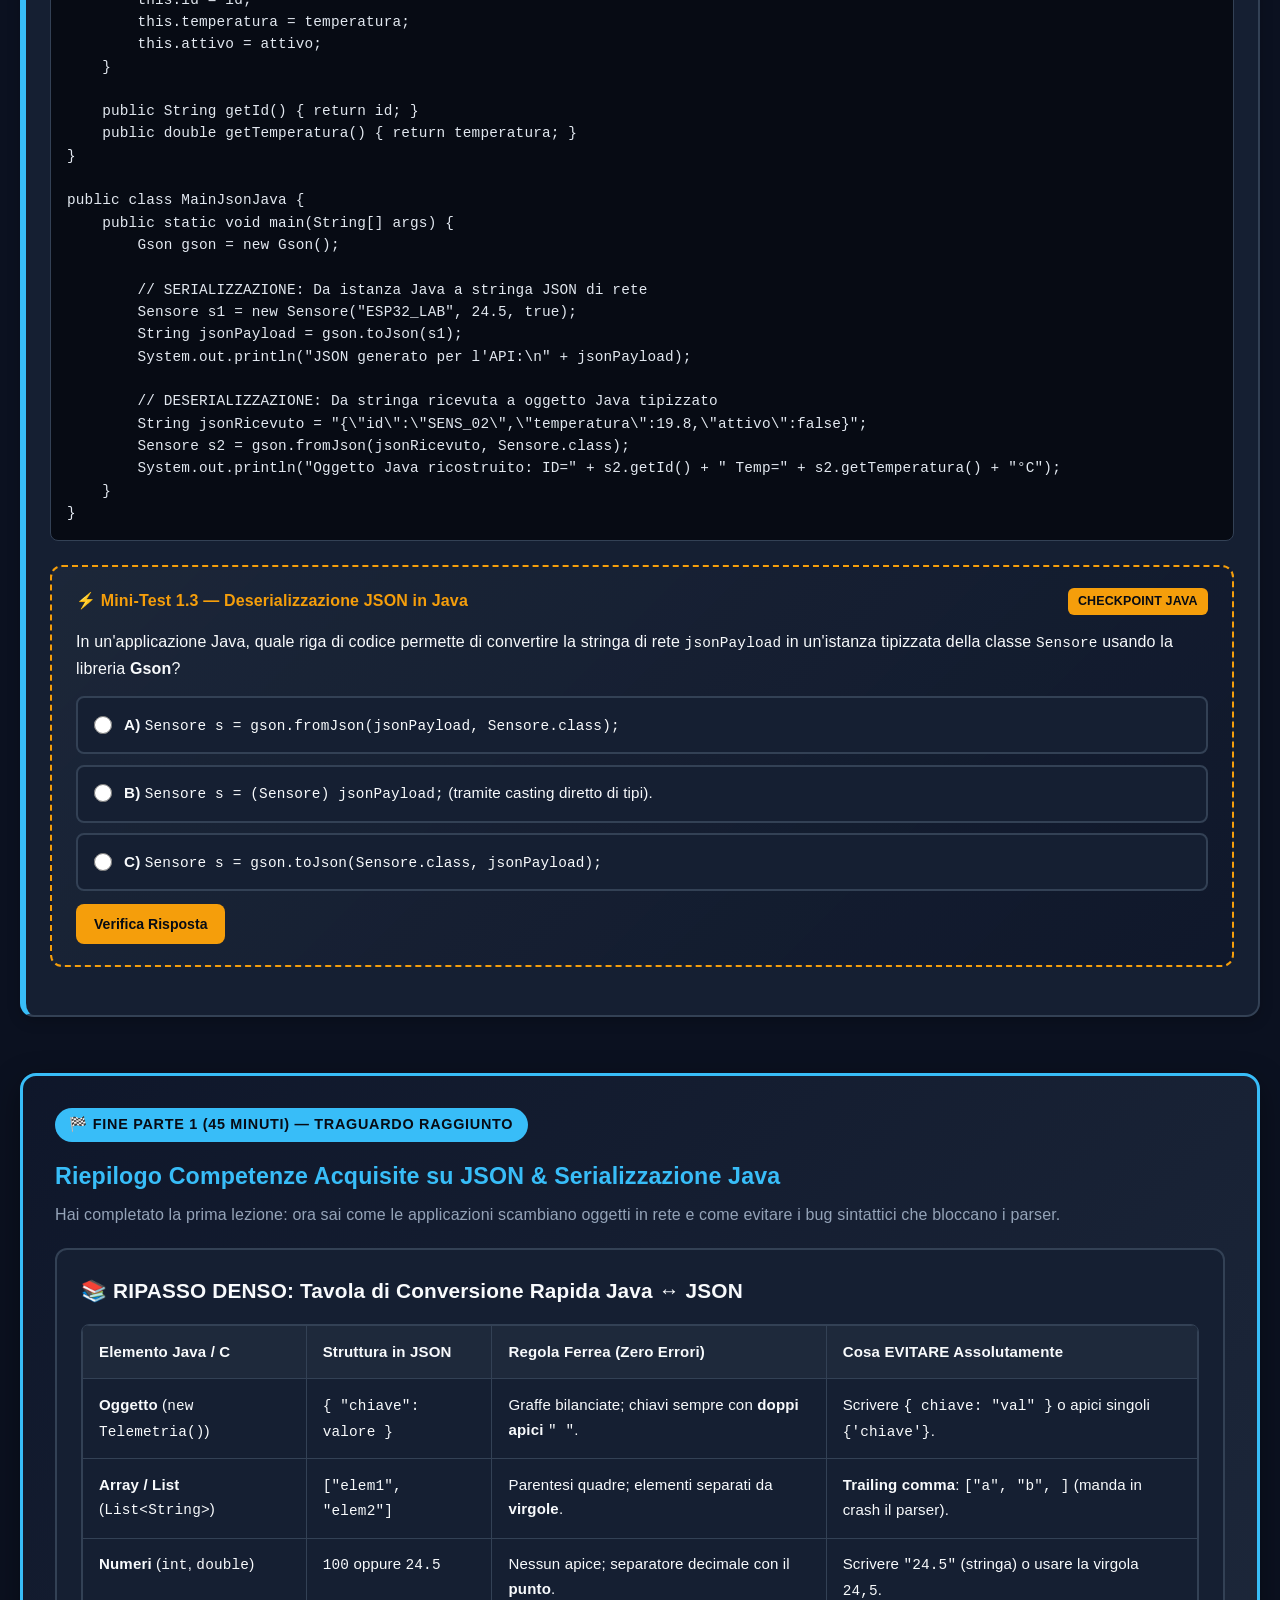
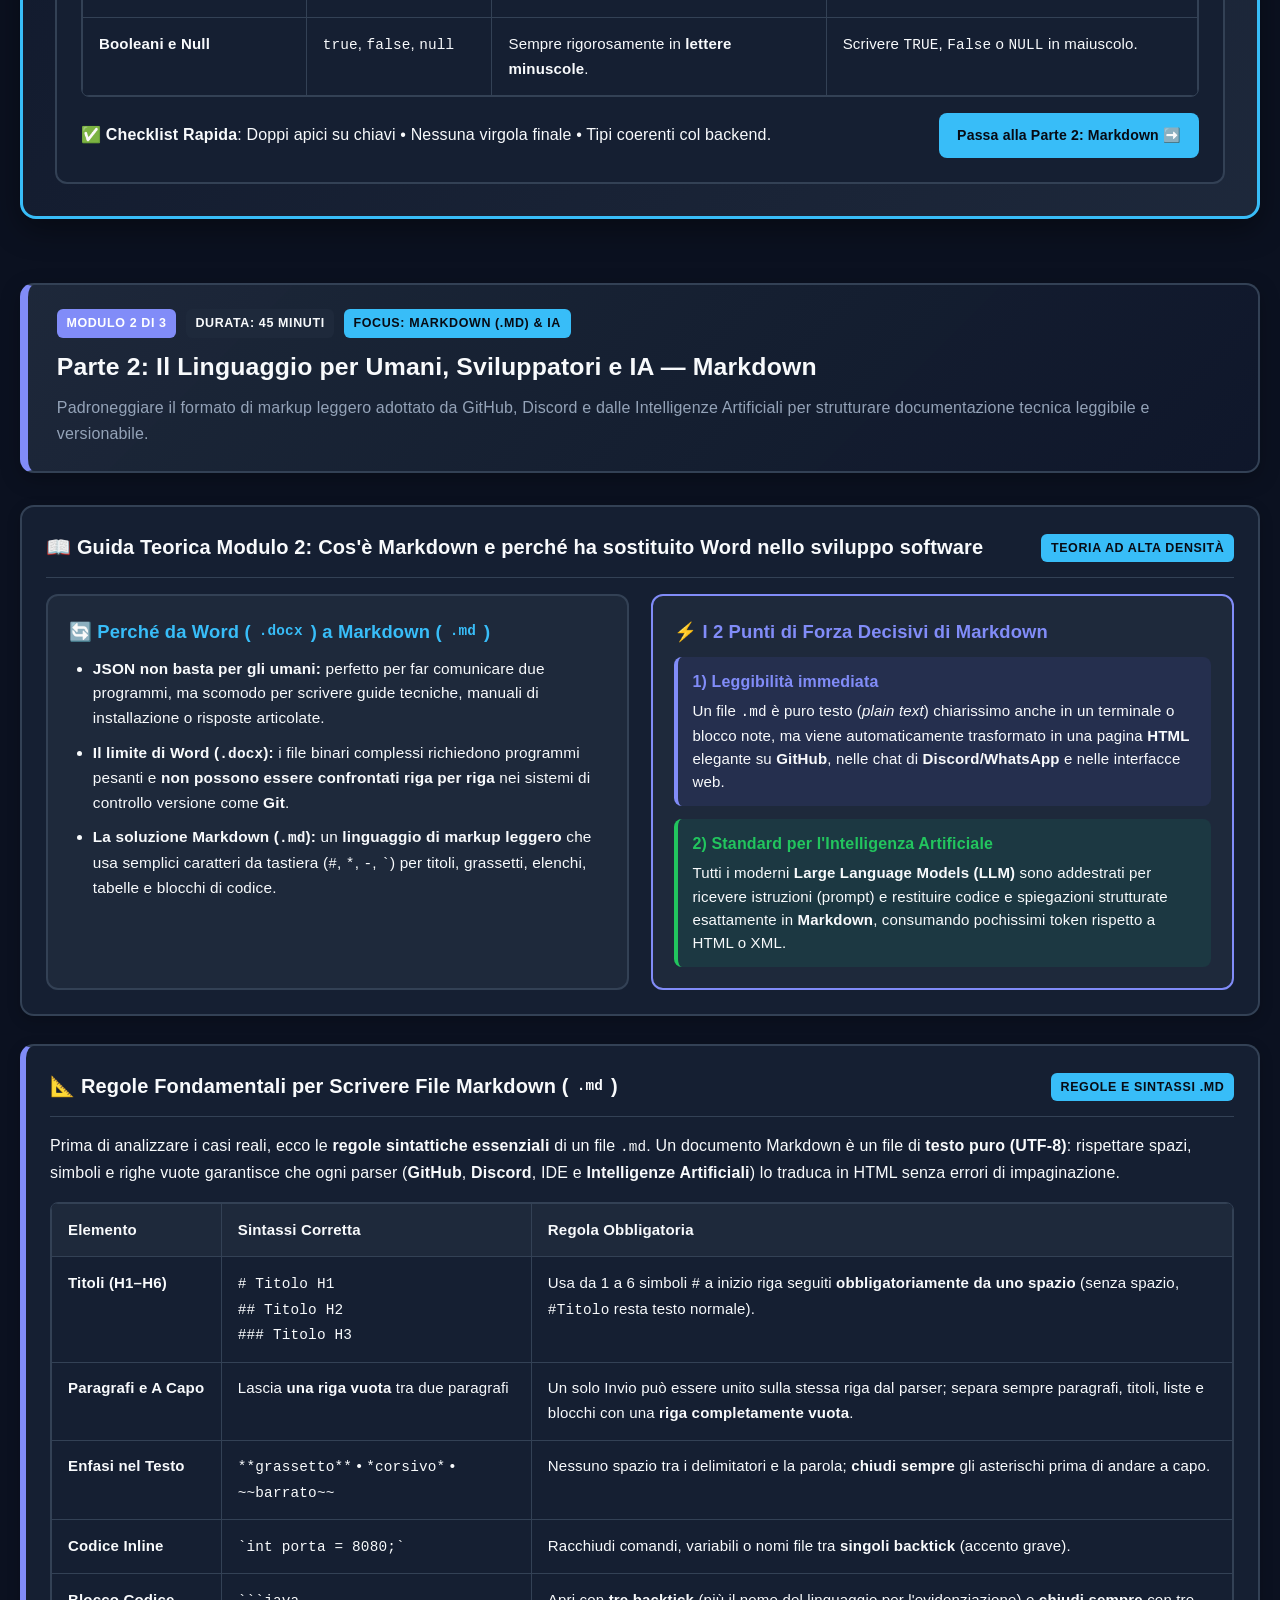
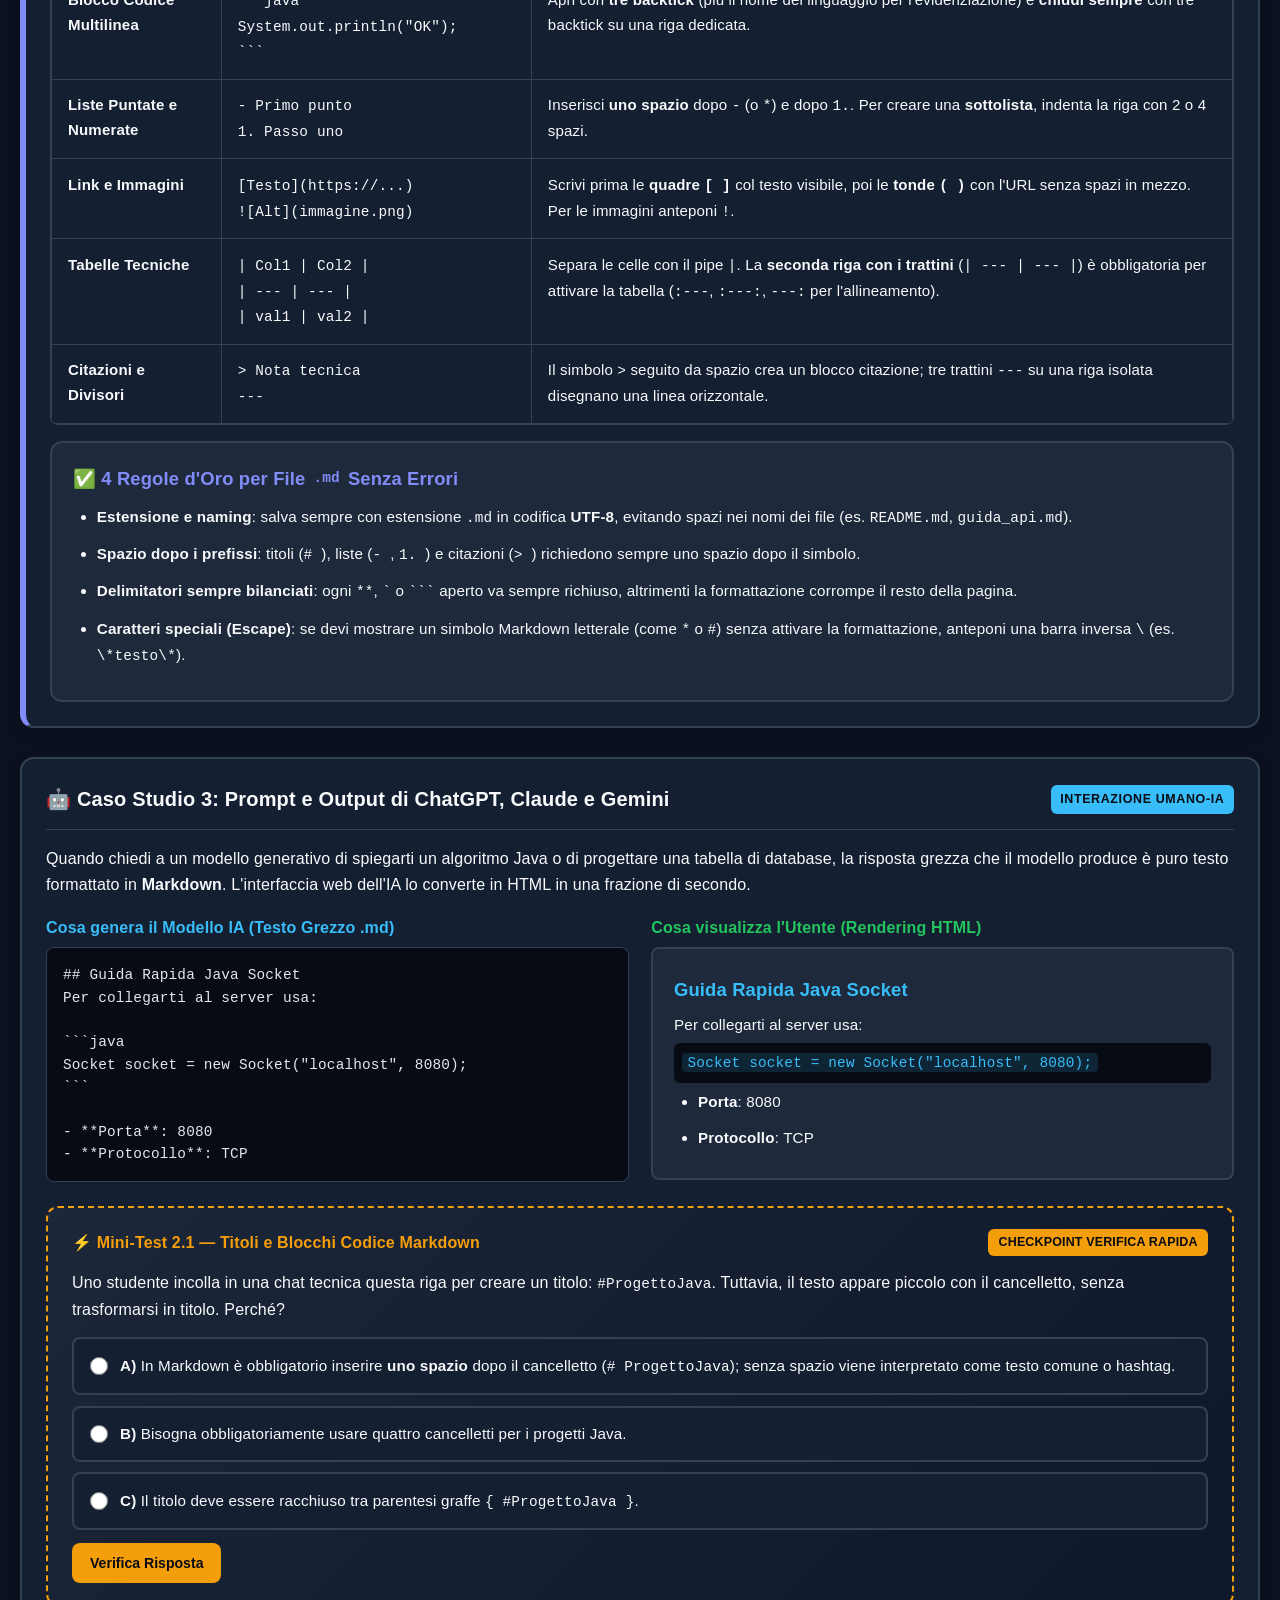
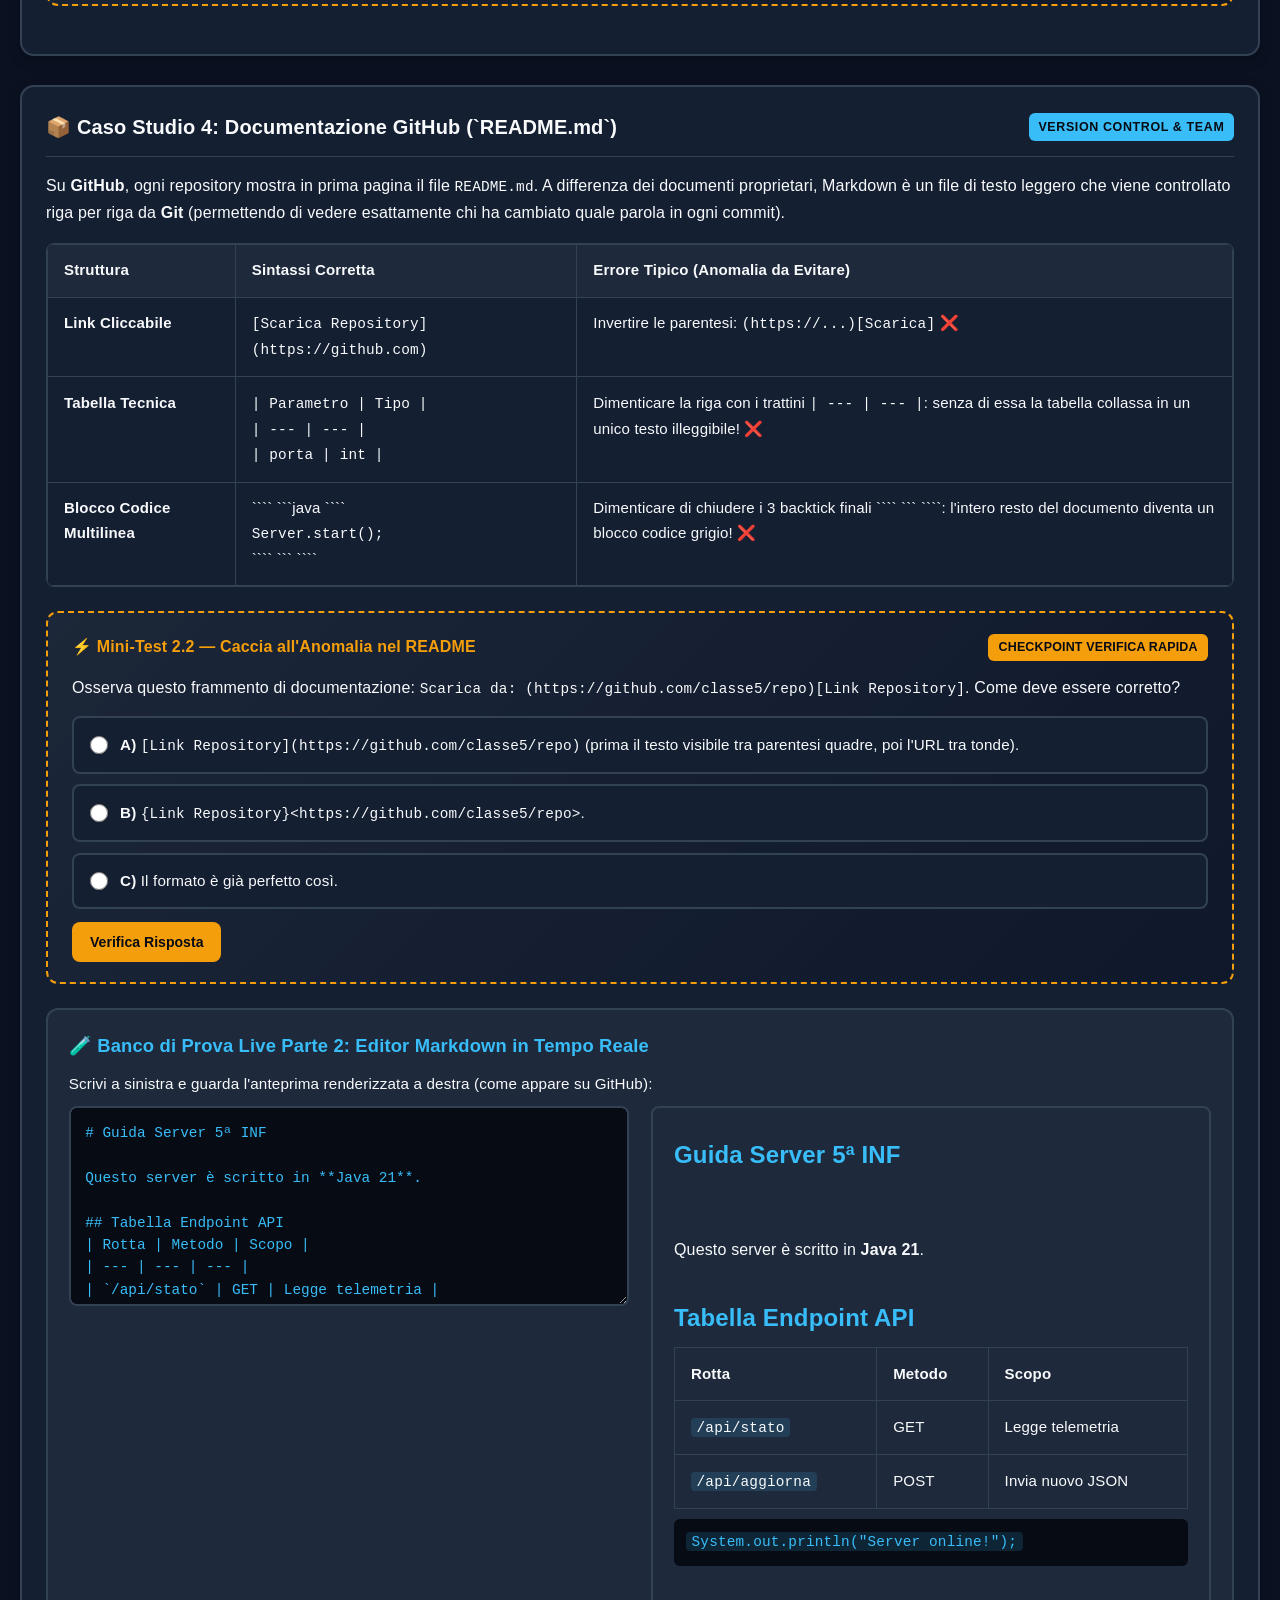
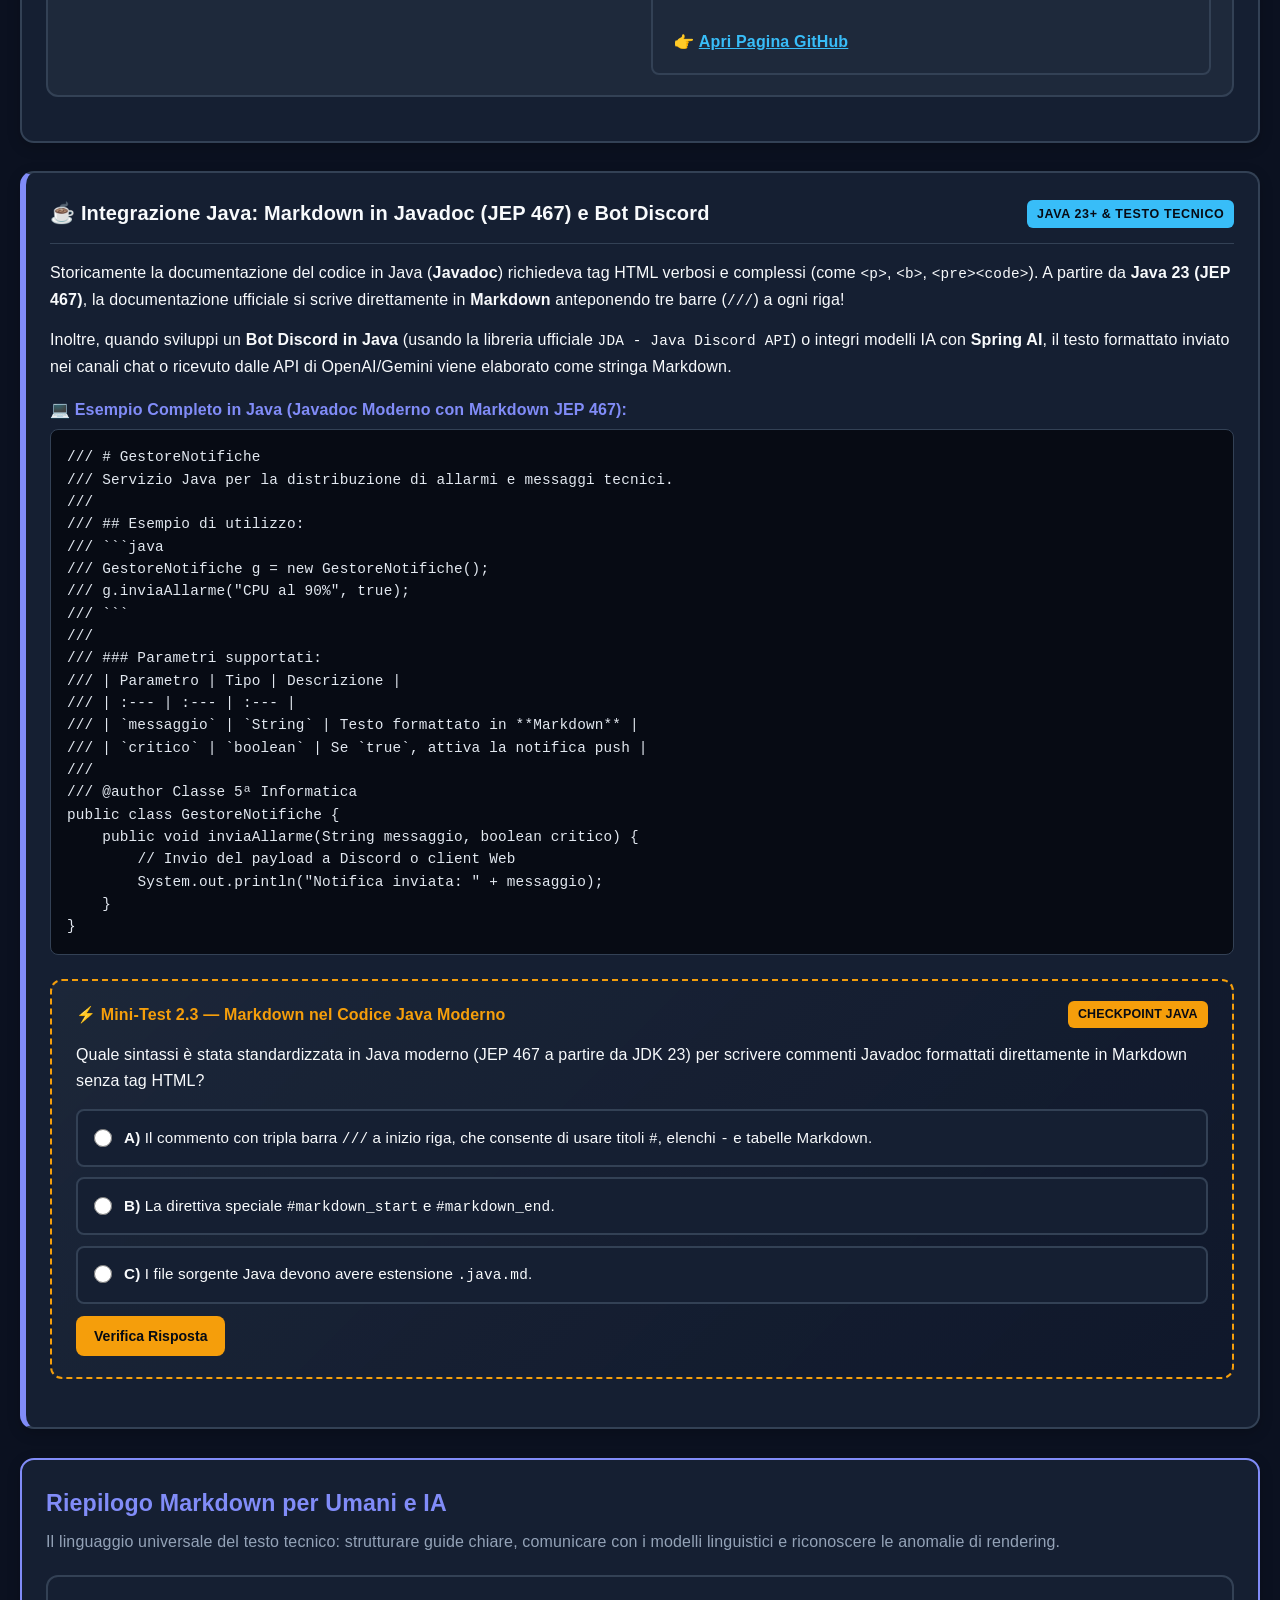
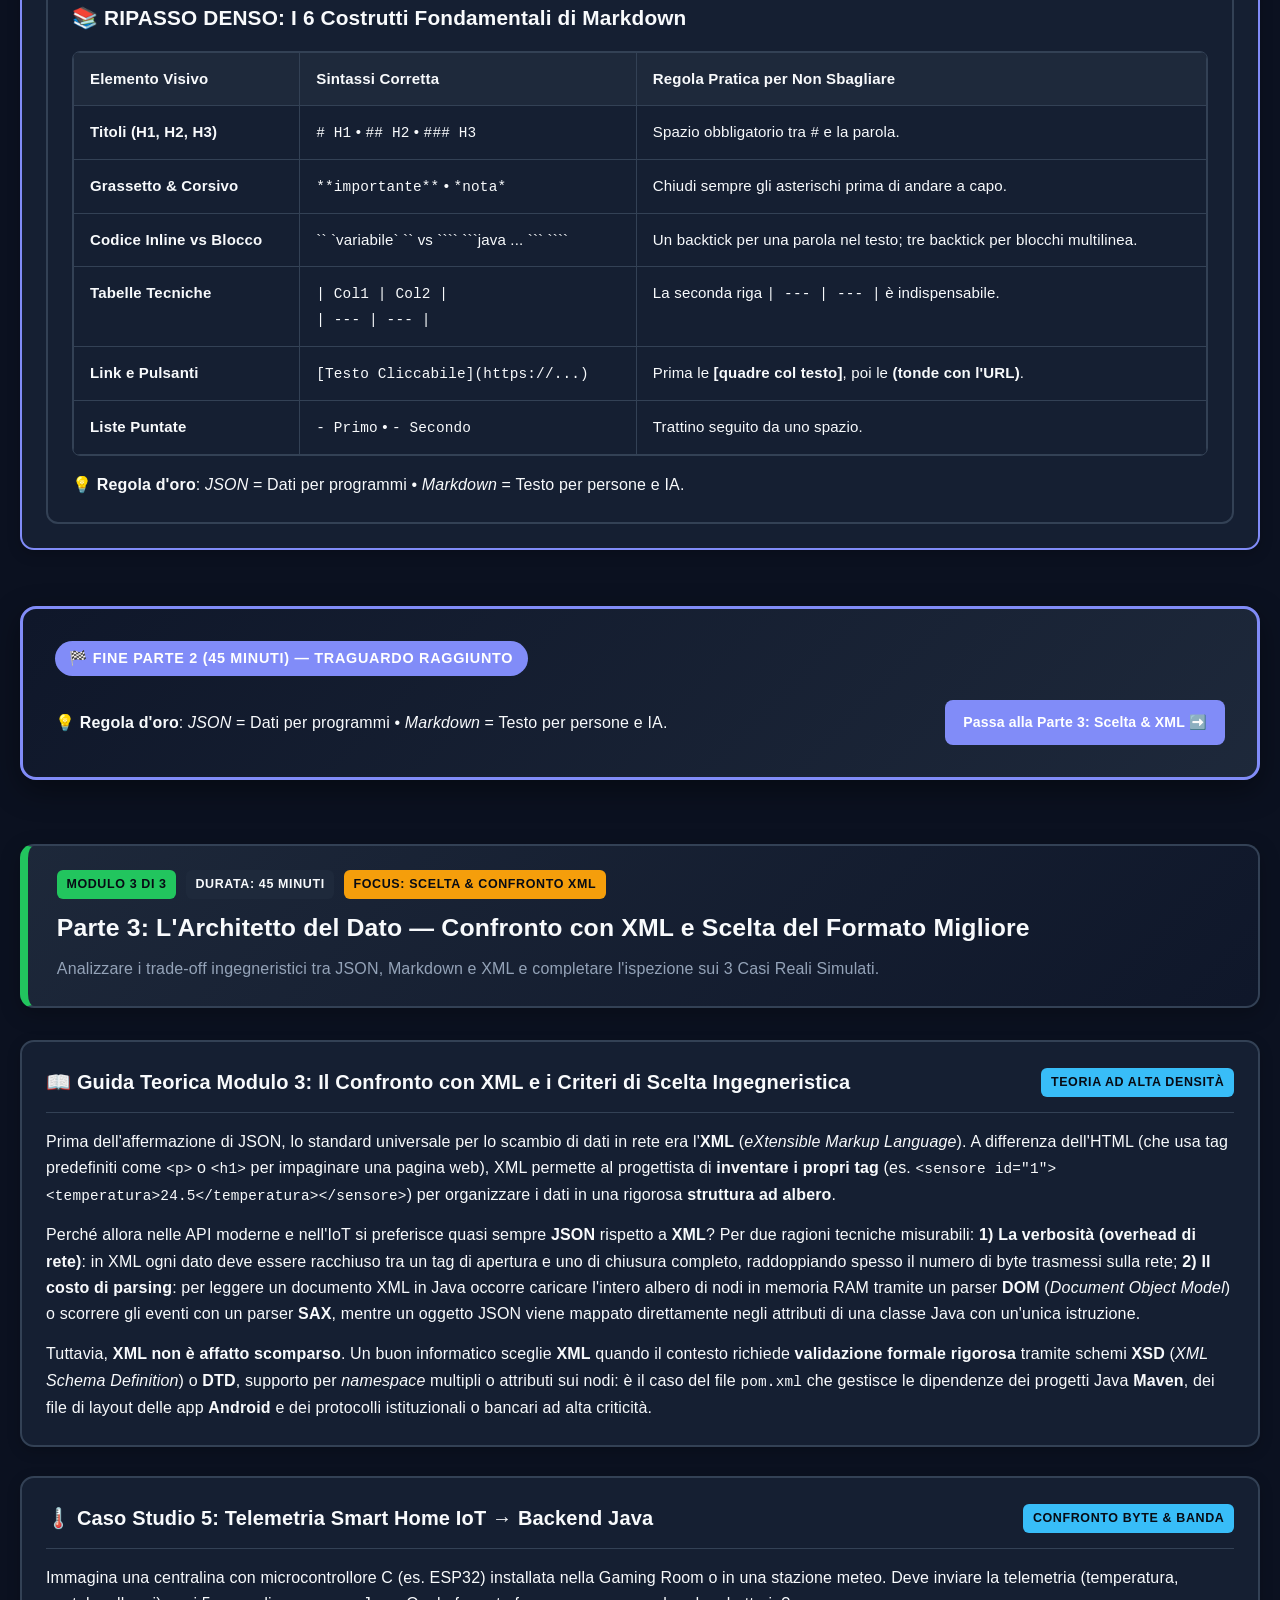
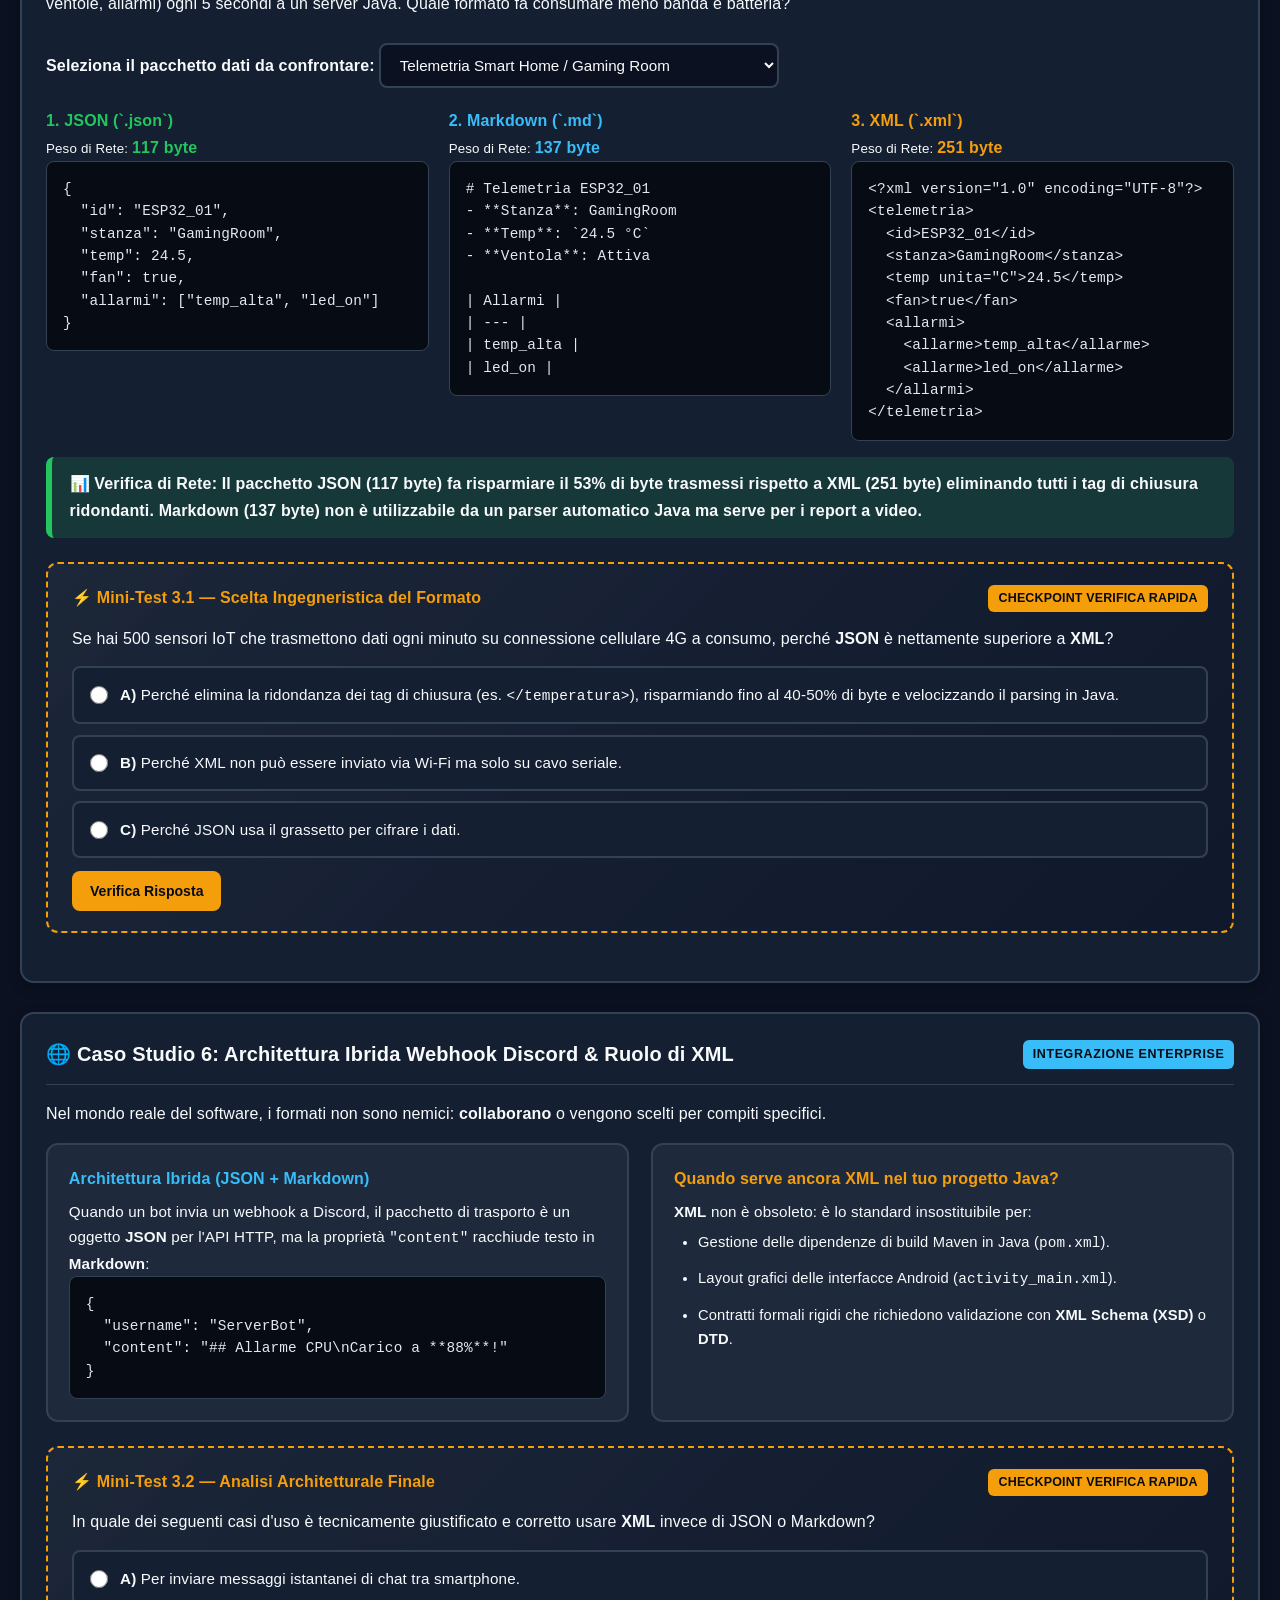
==== commit 32ddc9e9: "UI: Improve readability of Module 2 theory guide with 2-column layout and highlighted points" ====
--- a/index.html
+++ b/index.html
@@ -475,19 +475,36 @@
           <span class="badge-tag">TEORIA AD ALTA DENSITÀ</span>
         </div>
 
-        <p style="margin-bottom: 0.85rem;">
-          Se <strong>JSON</strong> è perfetto per far comunicare due programmi, diventa invece scomodo quando dobbiamo scrivere una guida tecnica, un manuale di installazione o una risposta articolata da far leggere a una <strong>persona</strong>. D'altra parte, i formati di videoscrittura tradizionali (come i file <code>.docx</code> di Word) sono file binari complessi che non possono essere confrontati riga per riga nei sistemi di controllo versione come <strong>Git</strong> e richiedono programmi pesanti per essere aperti.
-        </p>
-
-        <p style="margin-bottom: 0.85rem;">
-          Per risolvere questo problema è nato <strong>Markdown</strong> (file con estensione <code>.md</code>): un <strong>linguaggio di markup leggero</strong> che utilizza semplici caratteri di punteggiatura della tastiera (come <code>#</code>, <code>*</code>, <code>-</code>, <code>`</code>) per indicare titoli, grassetti, elenchi, tabelle e blocchi di codice sorgente.
-        </p>
-
-        <p>
-          La forza di Markdown risiede in due caratteristiche tecniche decisive:
-          <strong>1) Leggibilità immediata</strong>: un file <code>.md</code> è puro testo (<em>plain text</em>) chiarissimo da leggere anche dentro un semplice terminale o blocco note, ma viene automaticamente trasformato in una pagina <strong>HTML</strong> elegante quando viene visualizzato su <strong>GitHub</strong>, nelle chat di <strong>Discord/WhatsApp</strong> o nelle interfacce web;
-          <strong>2) Standard per l'Intelligenza Artificiale</strong>: tutti i moderni <strong>Large Language Models (LLM)</strong> sono addestrati per ricevere istruzioni (prompt) e restituire codice e spiegazioni strutturate esattamente in <strong>Markdown</strong>, poiché consuma pochissimi token rispetto all'HTML o all'XML.
-        </p>
+        <div class="grid-2" style="margin-top: 0.4rem;">
+          <!-- COLONNA 1: DAL PROBLEMA ALLA SOLUZIONE -->
+          <div class="case-study-box" style="margin: 0;">
+            <h4 class="case-study-title" style="color: var(--accent-blue);">🔄 Perché da Word (<code>.docx</code>) a Markdown (<code>.md</code>)</h4>
+            <ul class="accessible-list" style="font-size: 0.96rem; line-height: 1.6;">
+              <li><strong>JSON non basta per gli umani:</strong> perfetto per far comunicare due programmi, ma scomodo per scrivere guide tecniche, manuali di installazione o risposte articolate.</li>
+              <li><strong>Il limite di Word (<code>.docx</code>):</strong> i file binari complessi richiedono programmi pesanti e <strong>non possono essere confrontati riga per riga</strong> nei sistemi di controllo versione come <strong>Git</strong>.</li>
+              <li><strong>La soluzione Markdown (<code>.md</code>):</strong> un <strong>linguaggio di markup leggero</strong> che usa semplici caratteri da tastiera (<code>#</code>, <code>*</code>, <code>-</code>, <code>`</code>) per titoli, grassetti, elenchi, tabelle e blocchi di codice.</li>
+            </ul>
+          </div>
+
+          <!-- COLONNA 2: I DUE PUNTI DI FORZA DECISIVI -->
+          <div class="case-study-box" style="margin: 0; border-color: var(--accent-indigo);">
+            <h4 class="case-study-title" style="color: var(--accent-indigo);">⚡ I 2 Punti di Forza Decisivi di Markdown</h4>
+
+            <div style="background: rgba(99, 102, 241, 0.1); border-left: 4px solid var(--accent-indigo); padding: 0.75rem 0.9rem; border-radius: 8px; margin-bottom: 0.85rem;">
+              <strong style="color: var(--accent-indigo); display: block; margin-bottom: 0.25rem;">1) Leggibilità immediata</strong>
+              <p style="font-size: 0.94rem; margin: 0; line-height: 1.55;">
+                Un file <code>.md</code> è puro testo (<em>plain text</em>) chiarissimo anche in un terminale o blocco note, ma viene automaticamente trasformato in una pagina <strong>HTML</strong> elegante su <strong>GitHub</strong>, nelle chat di <strong>Discord/WhatsApp</strong> e nelle interfacce web.
+              </p>
+            </div>
+
+            <div style="background: rgba(16, 185, 129, 0.1); border-left: 4px solid var(--accent-green); padding: 0.75rem 0.9rem; border-radius: 8px;">
+              <strong style="color: var(--accent-green); display: block; margin-bottom: 0.25rem;">2) Standard per l'Intelligenza Artificiale</strong>
+              <p style="font-size: 0.94rem; margin: 0; line-height: 1.55;">
+                Tutti i moderni <strong>Large Language Models (LLM)</strong> sono addestrati per ricevere istruzioni (prompt) e restituire codice e spiegazioni strutturate esattamente in <strong>Markdown</strong>, consumando pochissimi token rispetto a HTML o XML.
+              </p>
+            </div>
+          </div>
+        </div>
       </div>
 
       <!-- REGOLE FONDAMENTALI PER I FILE MARKDOWN (.md) -->
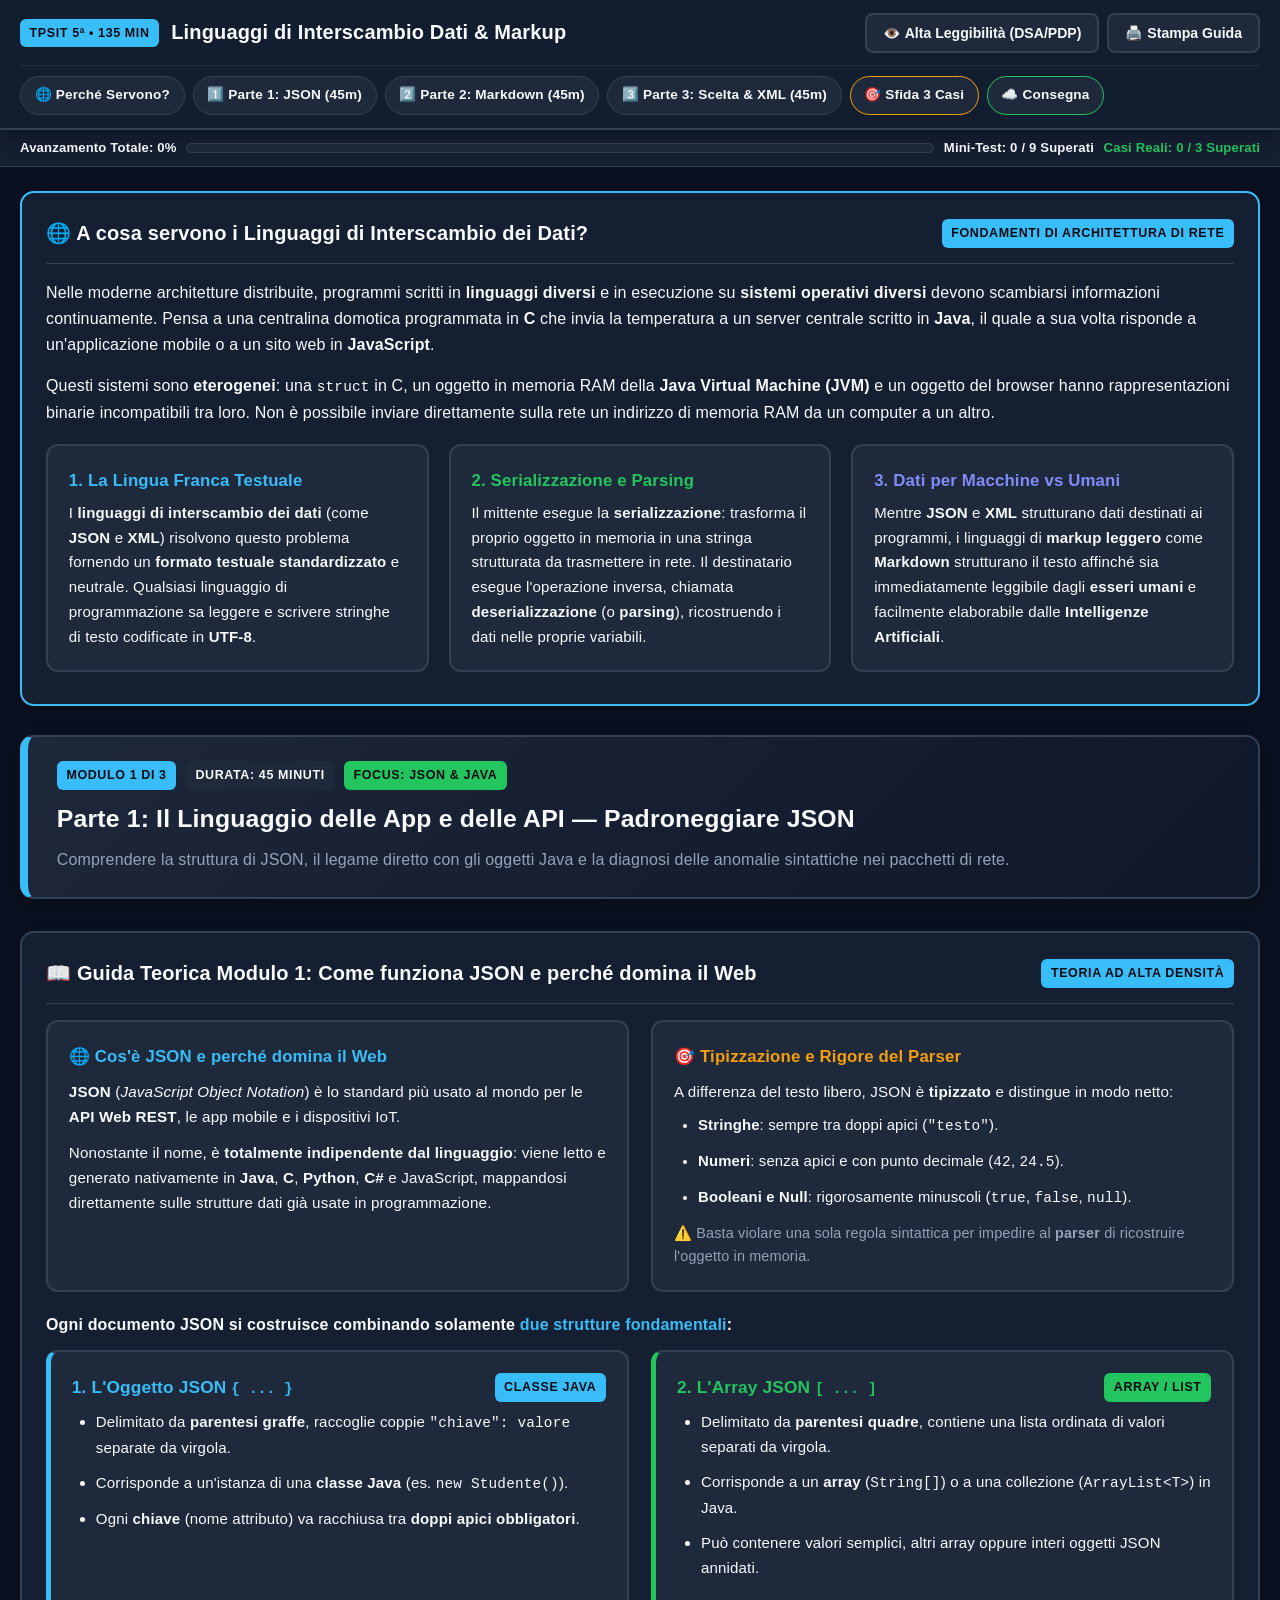
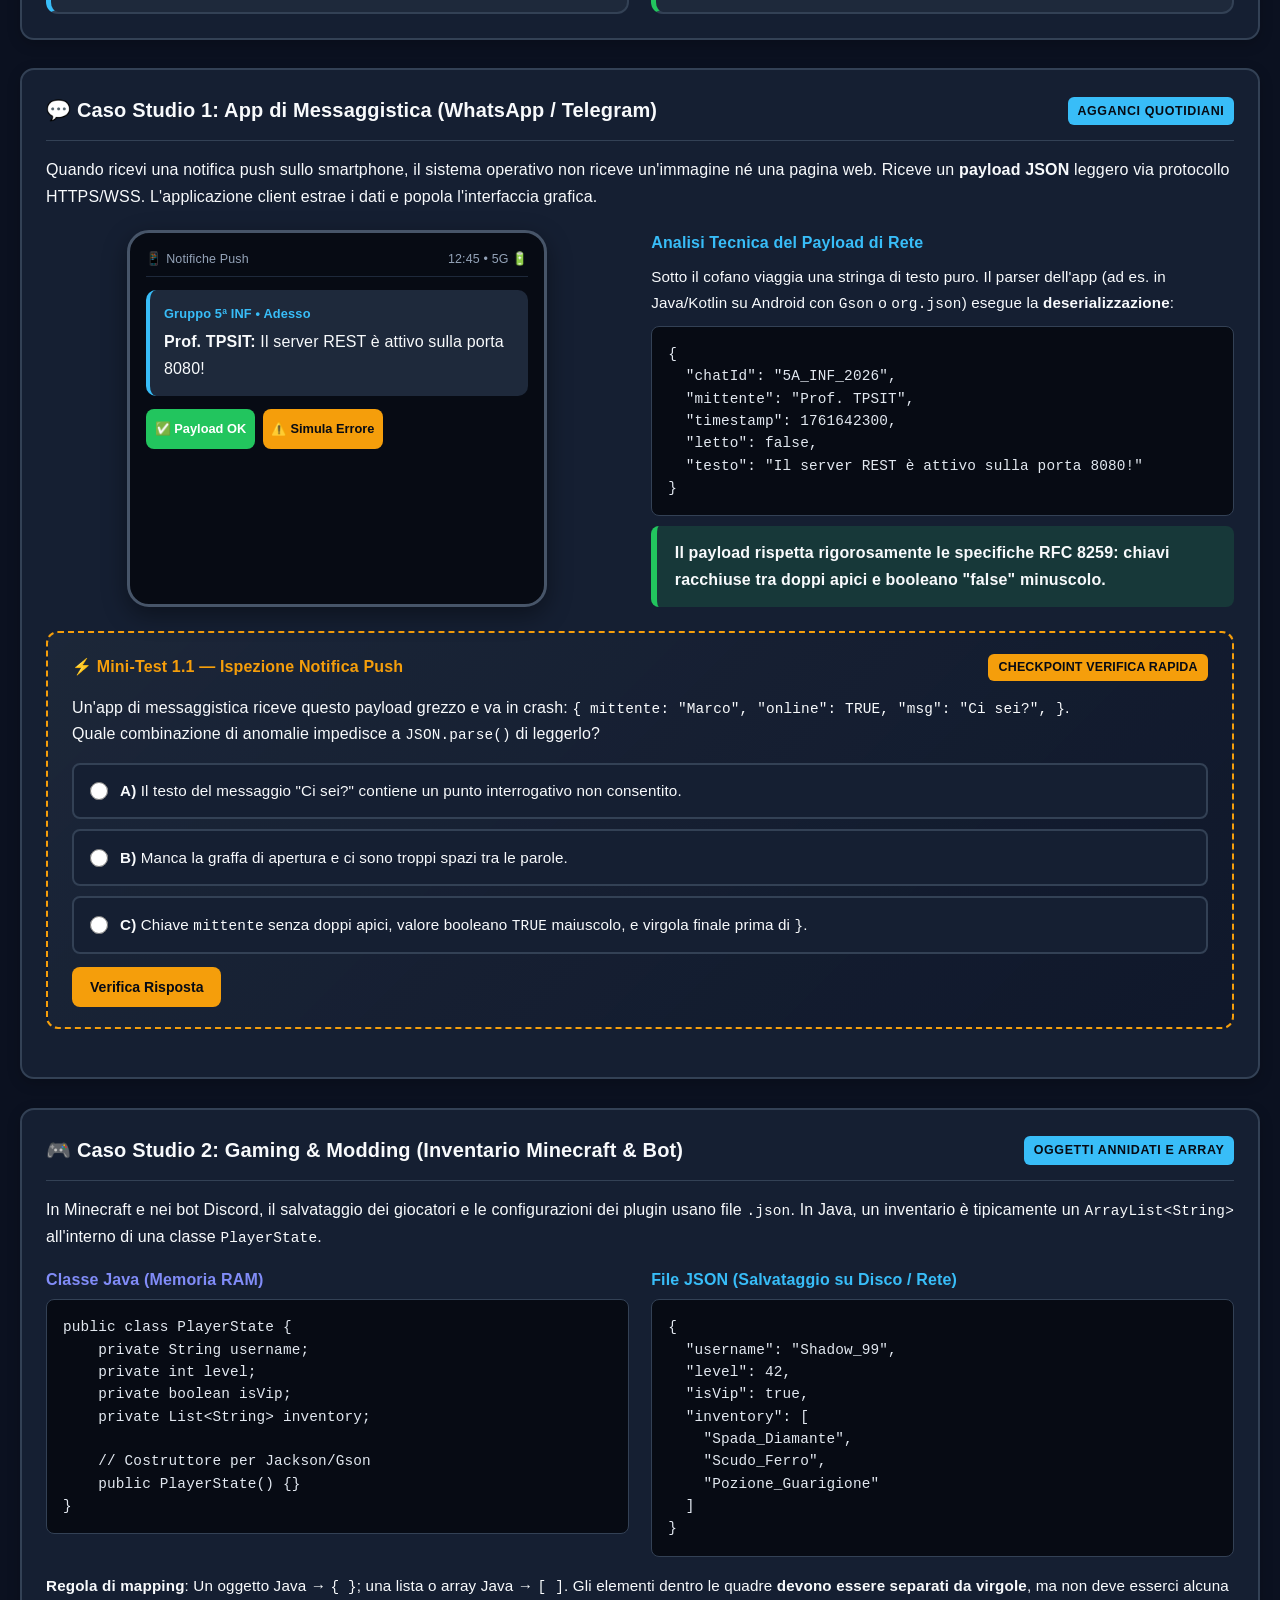
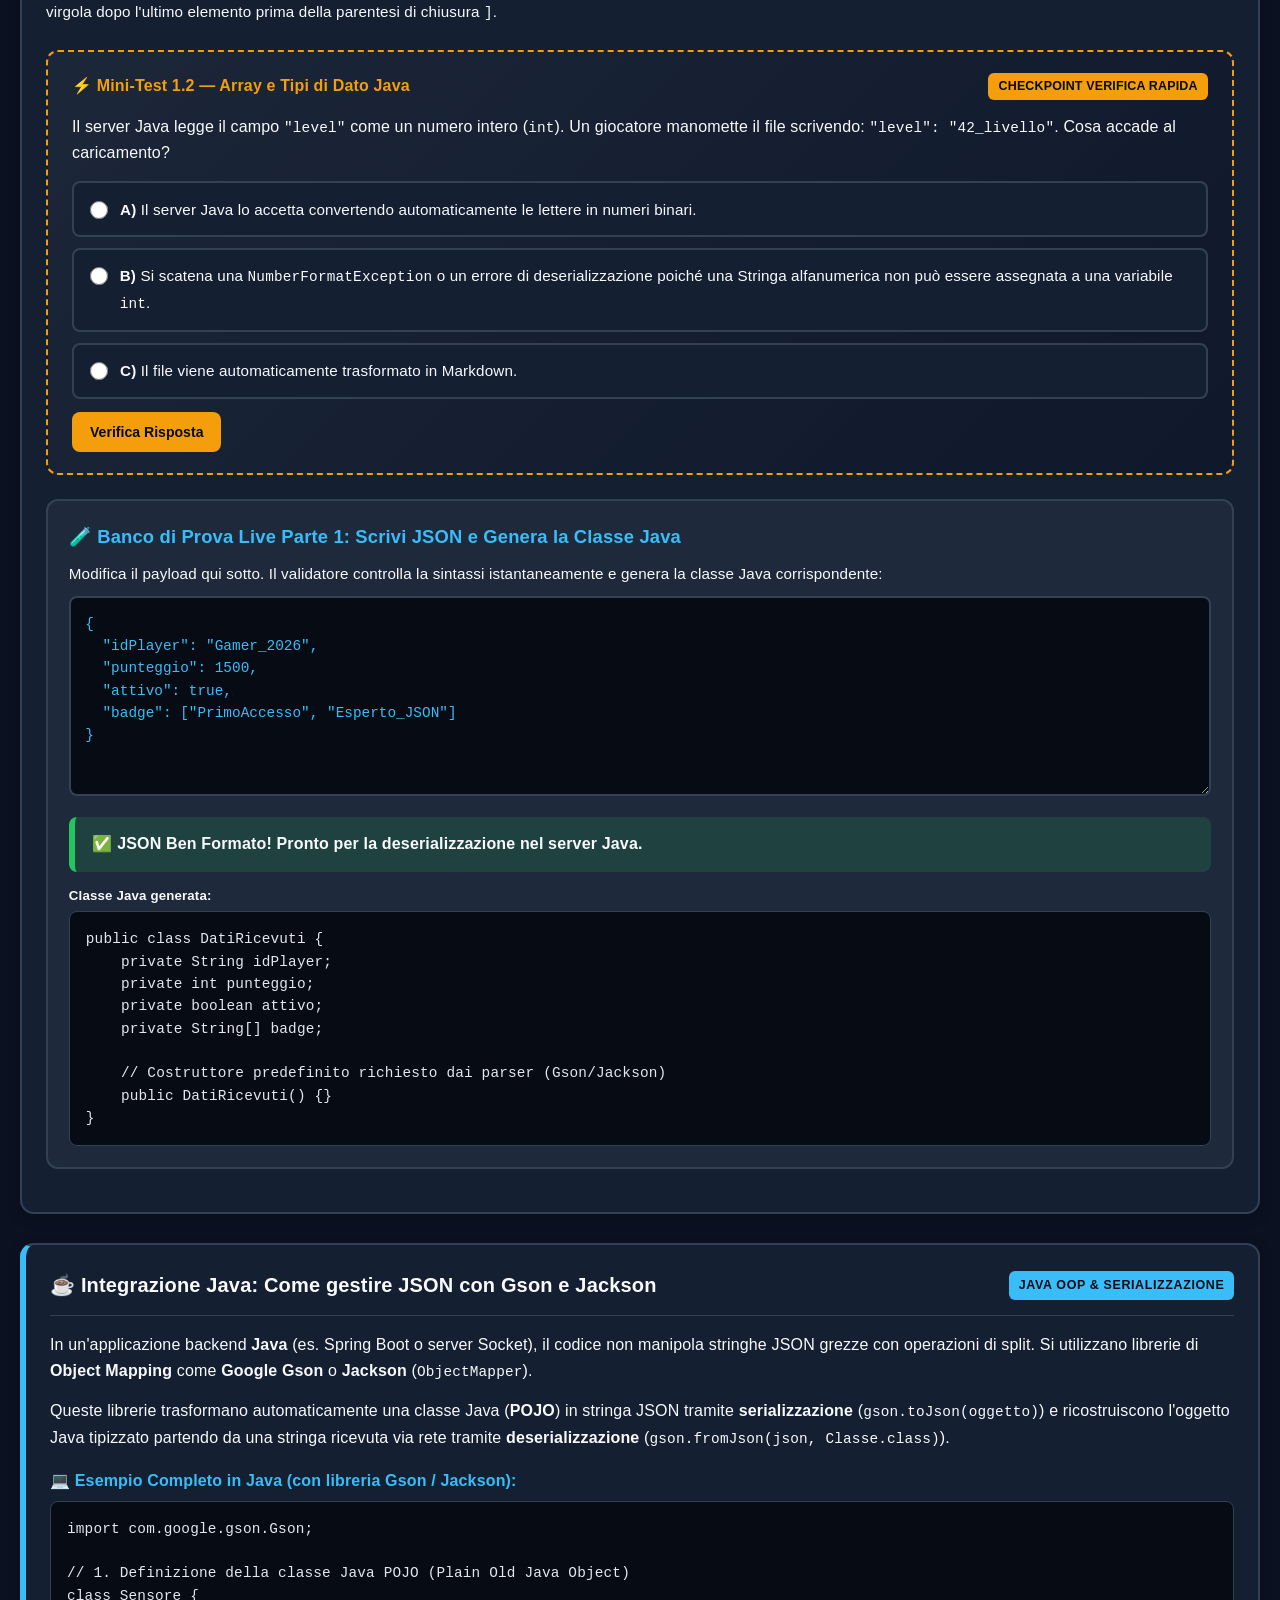
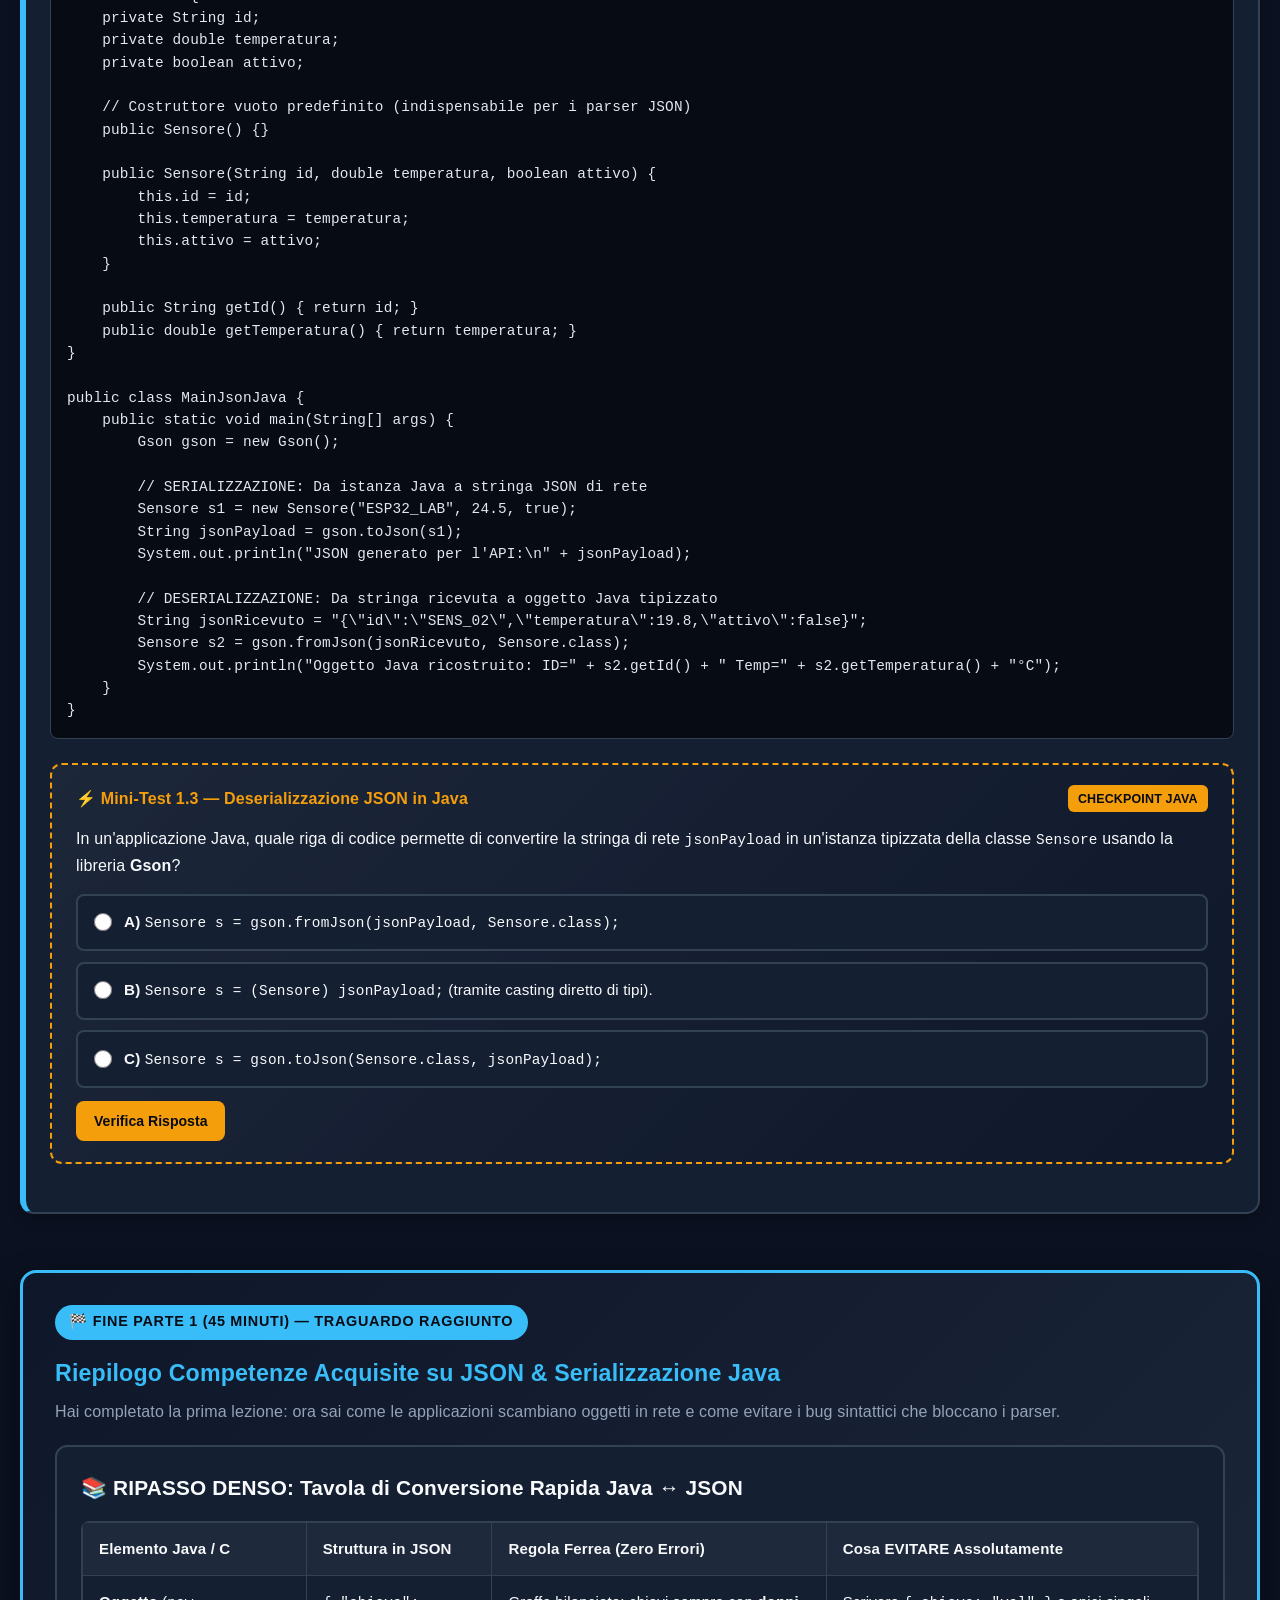
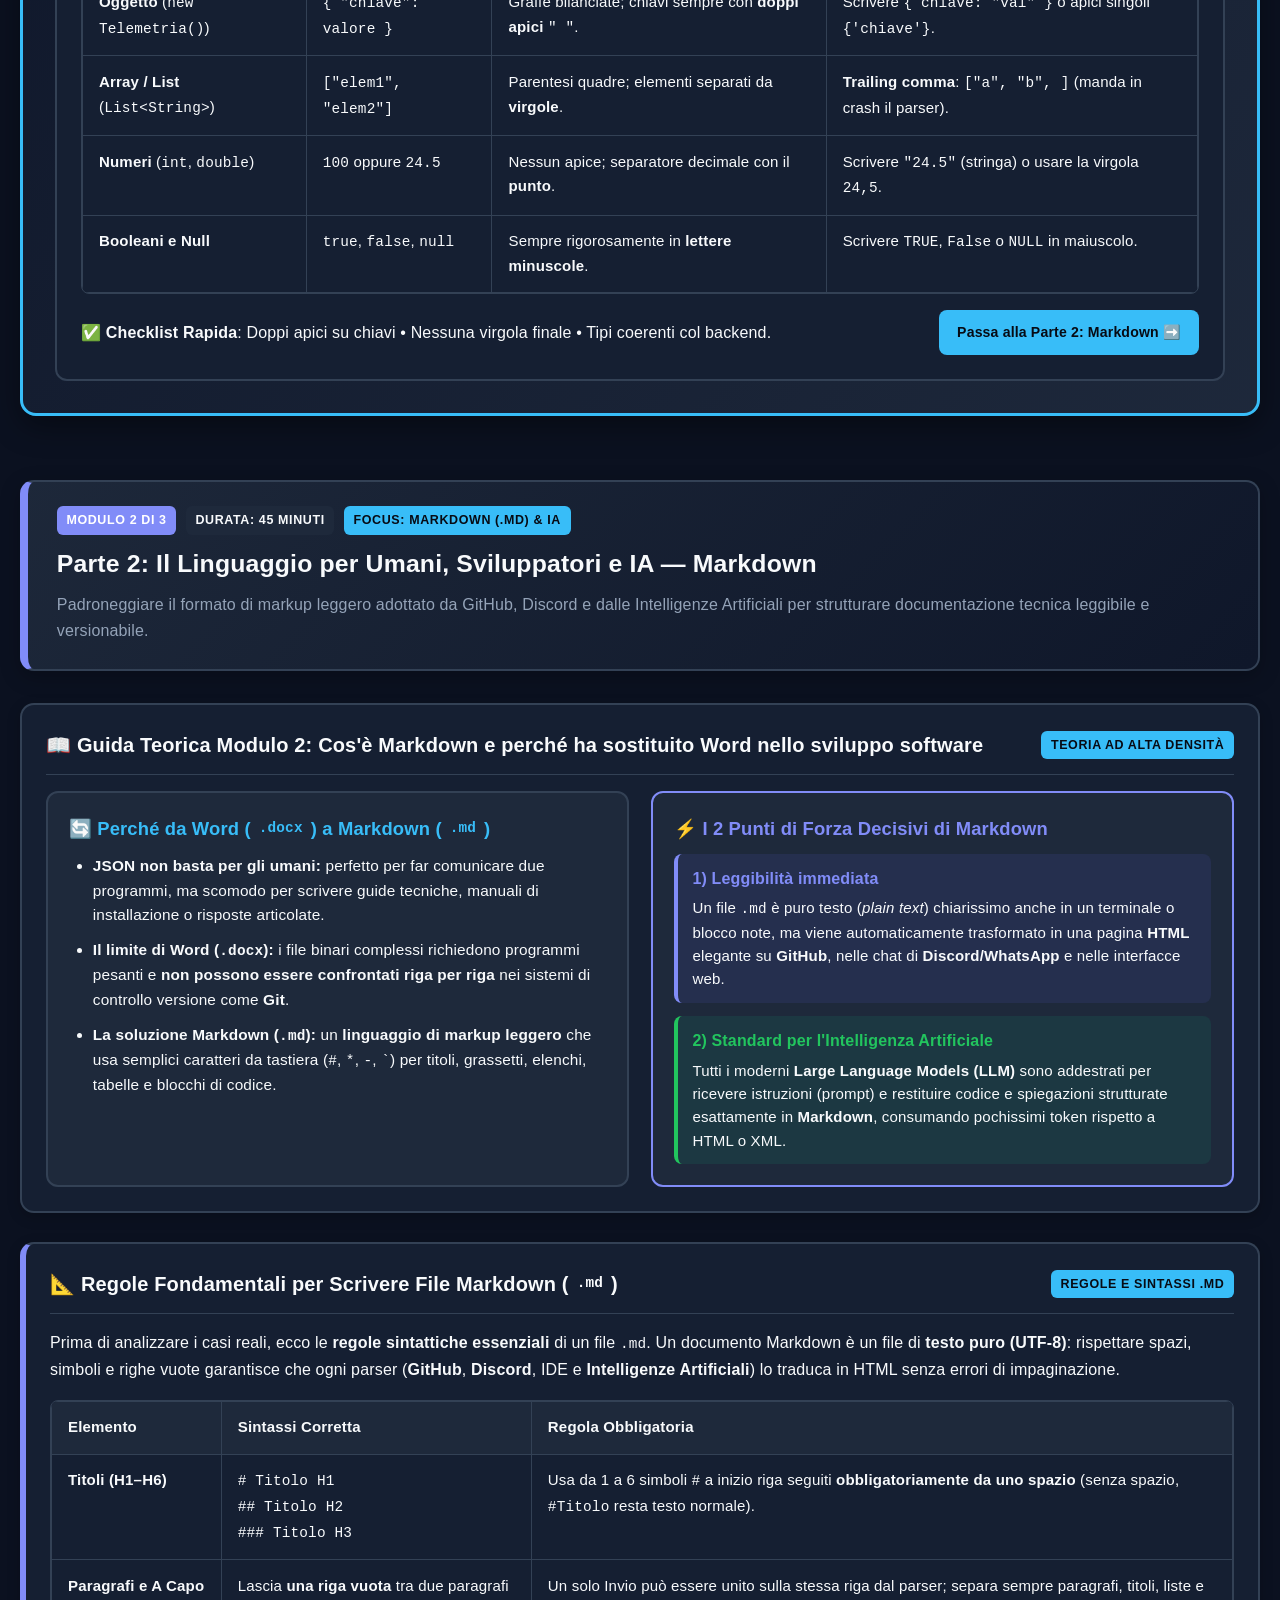
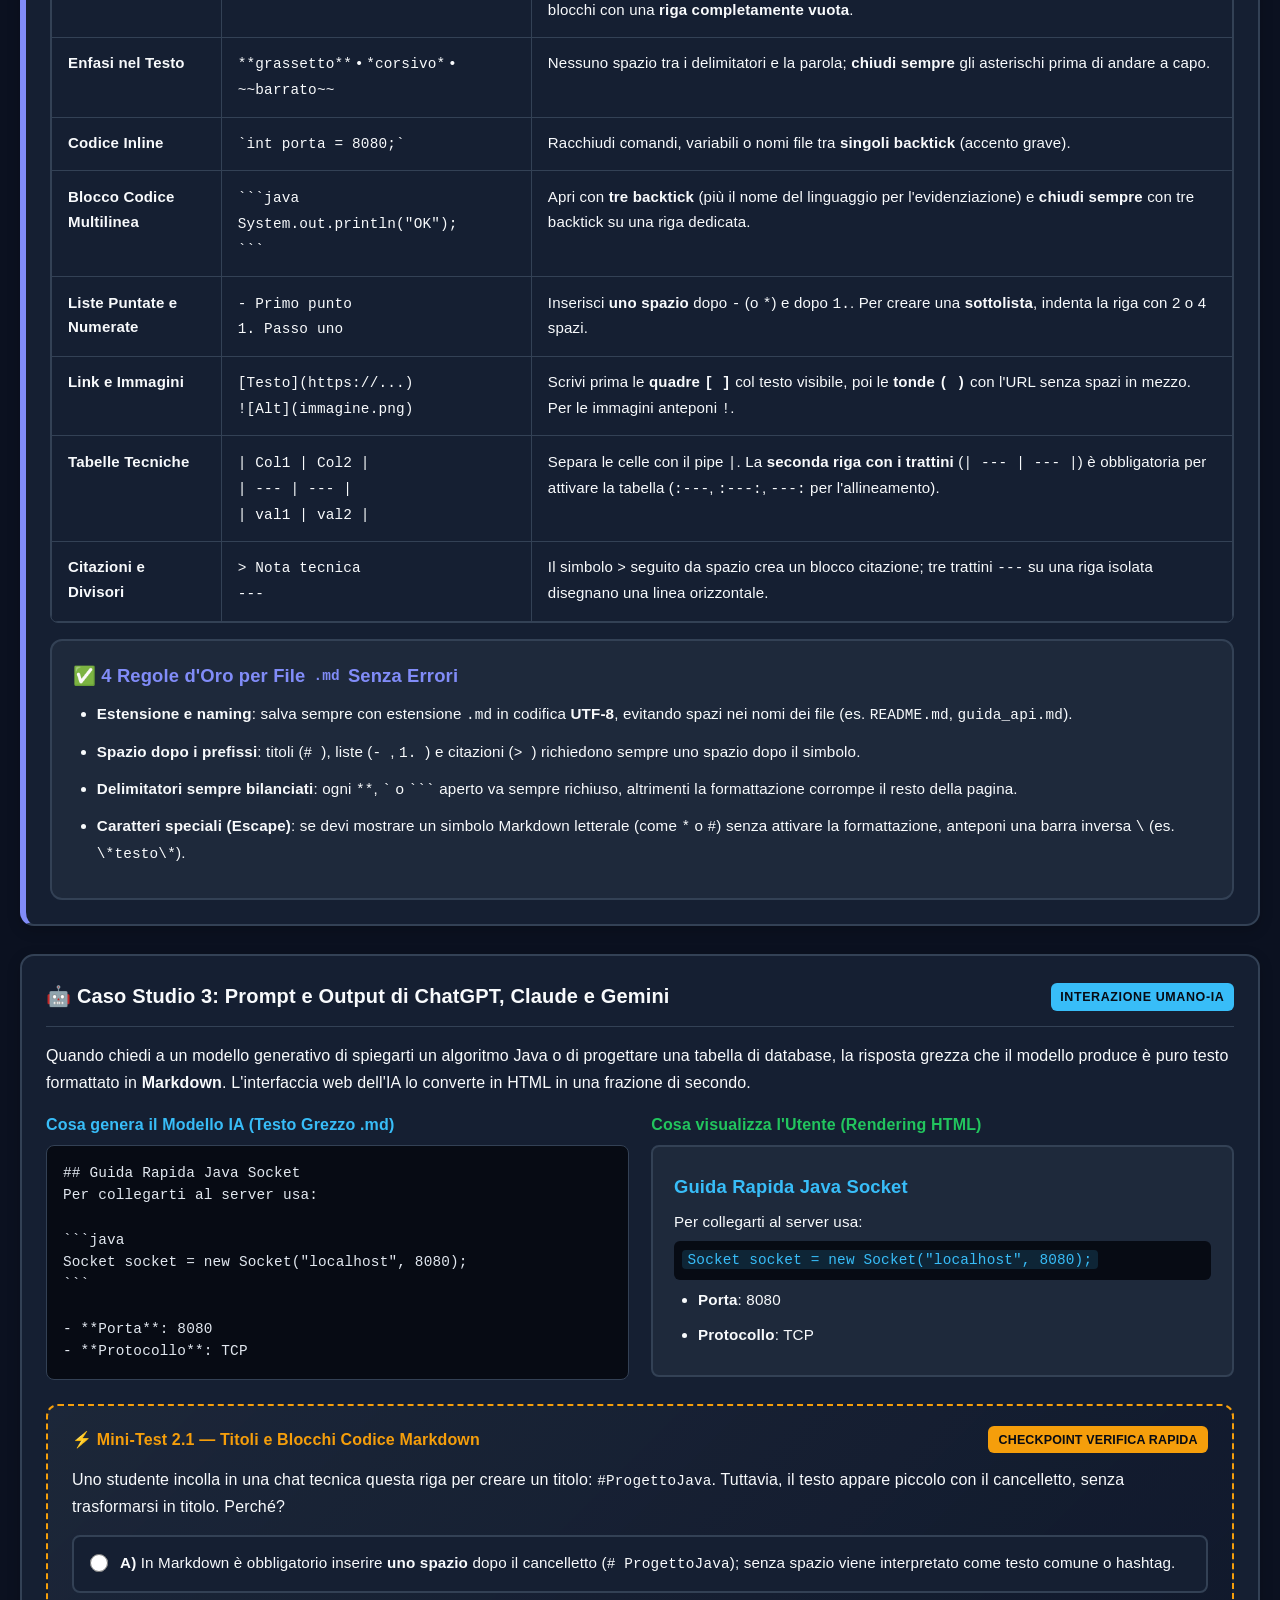
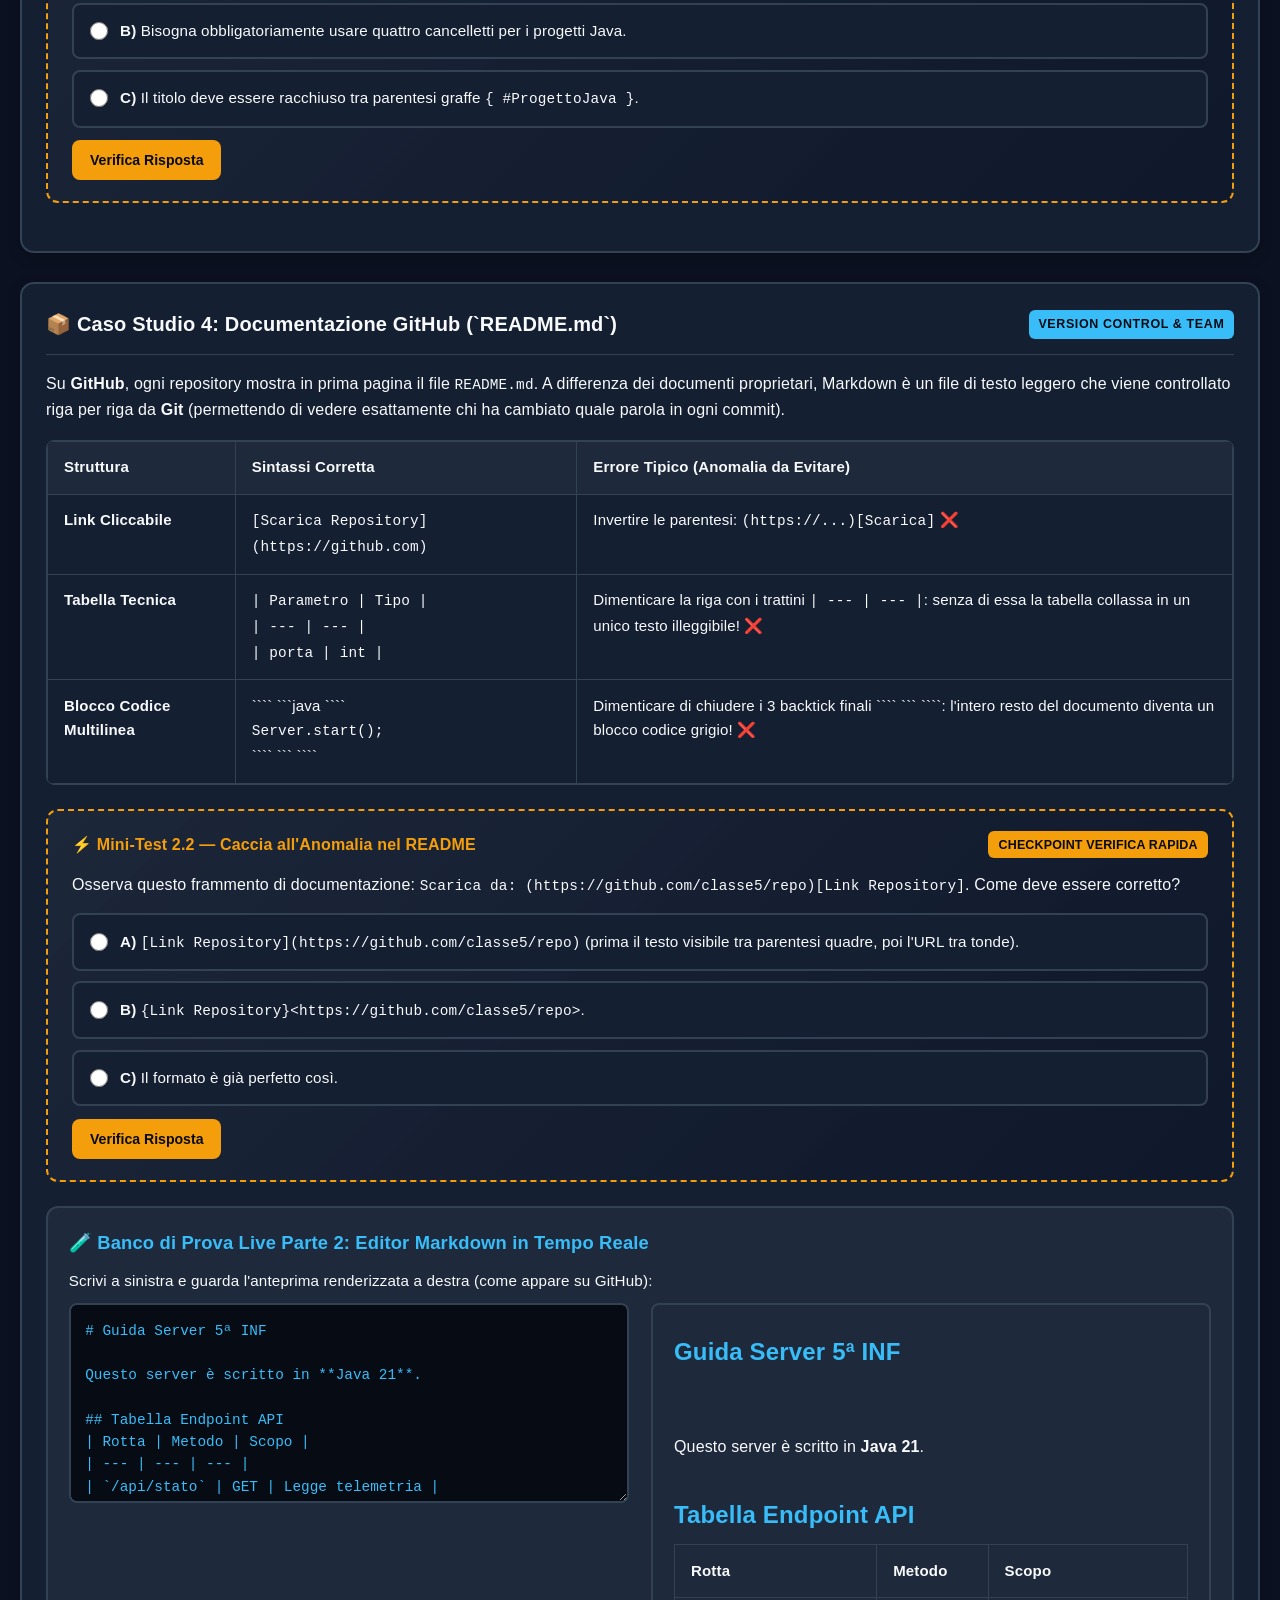
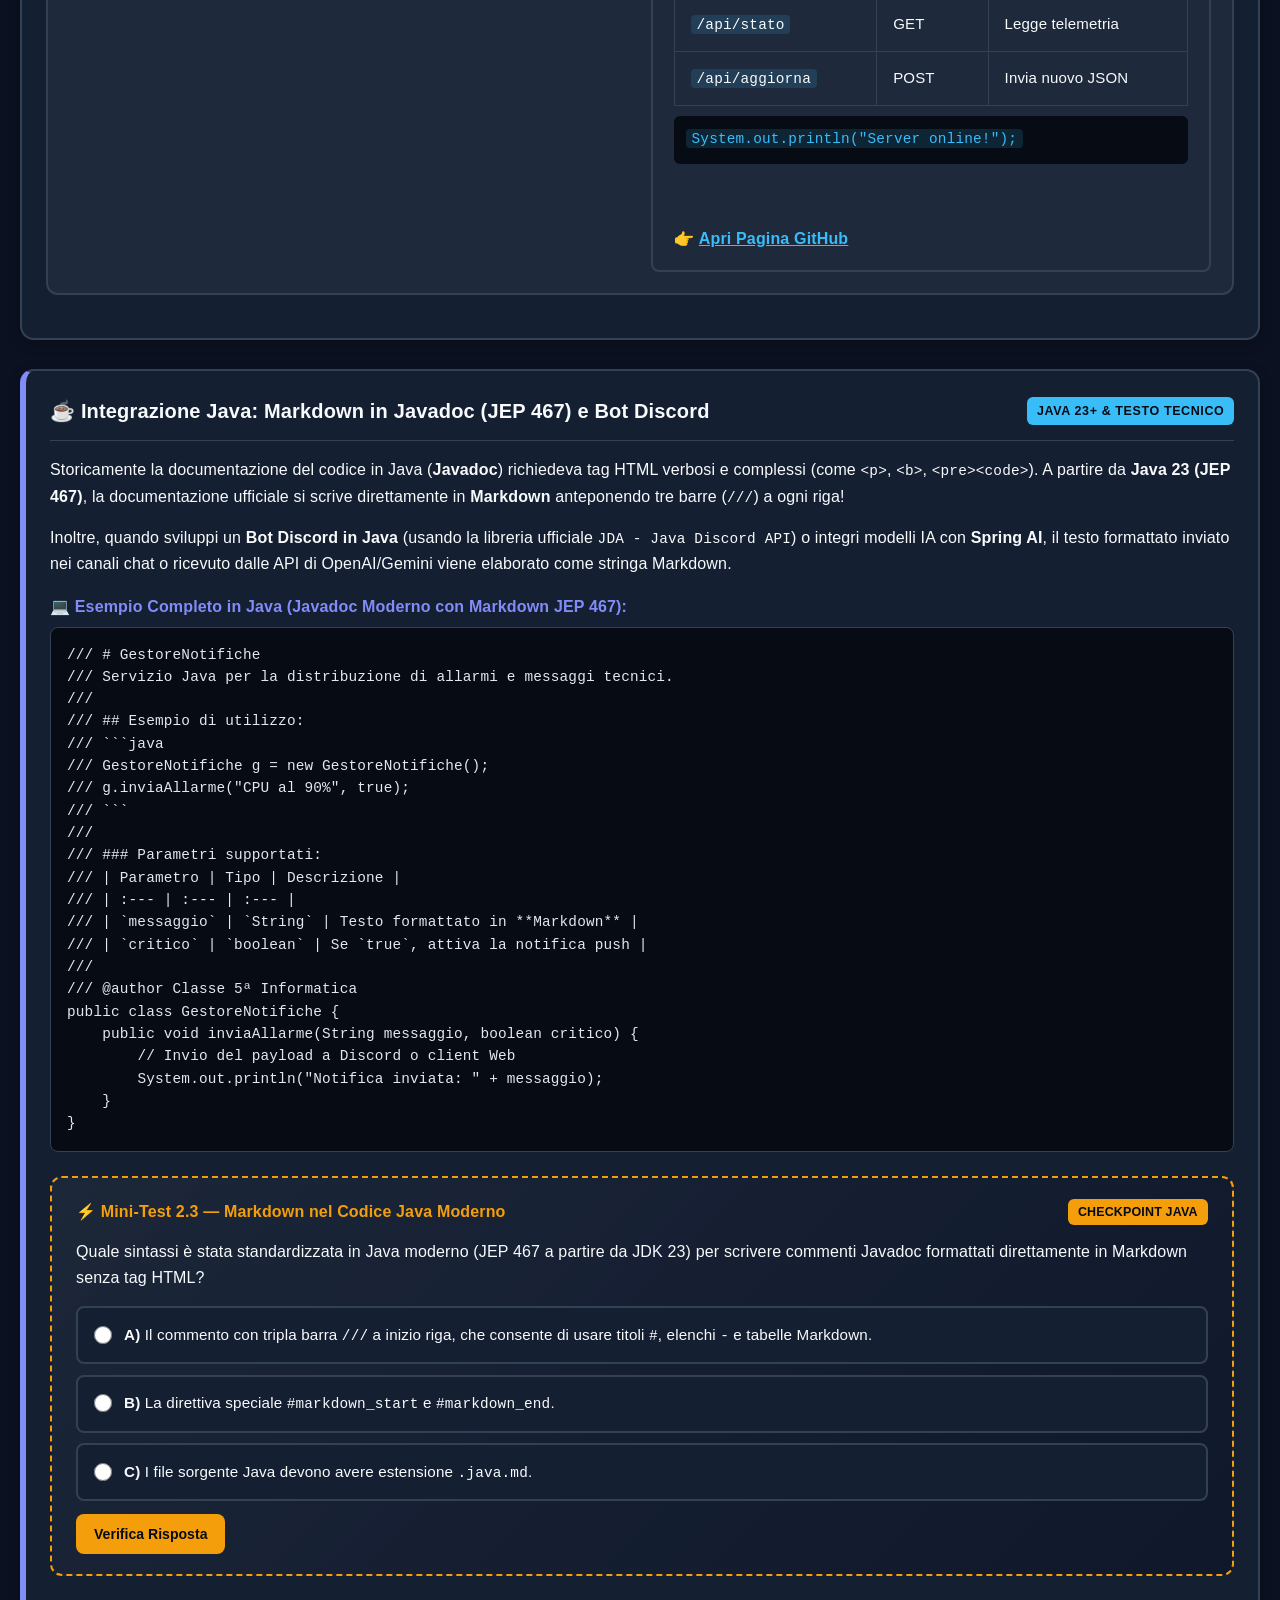
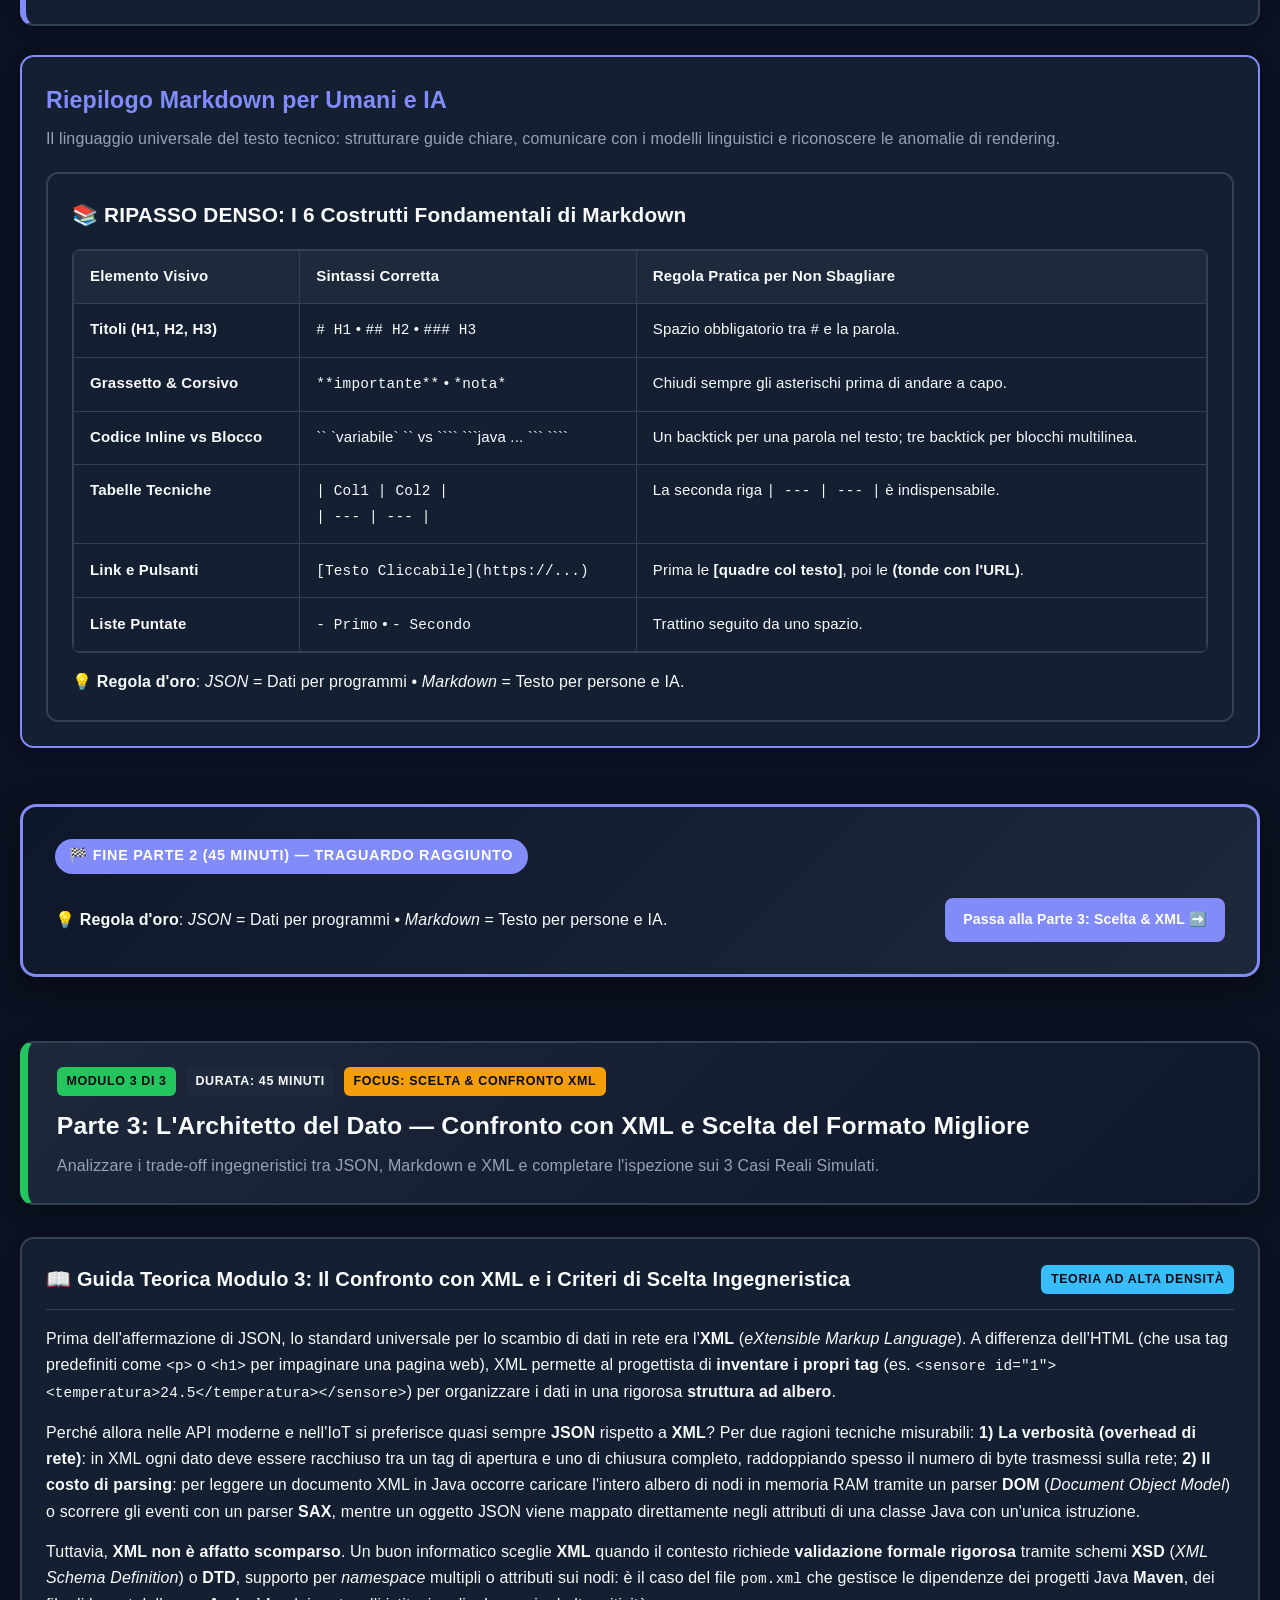
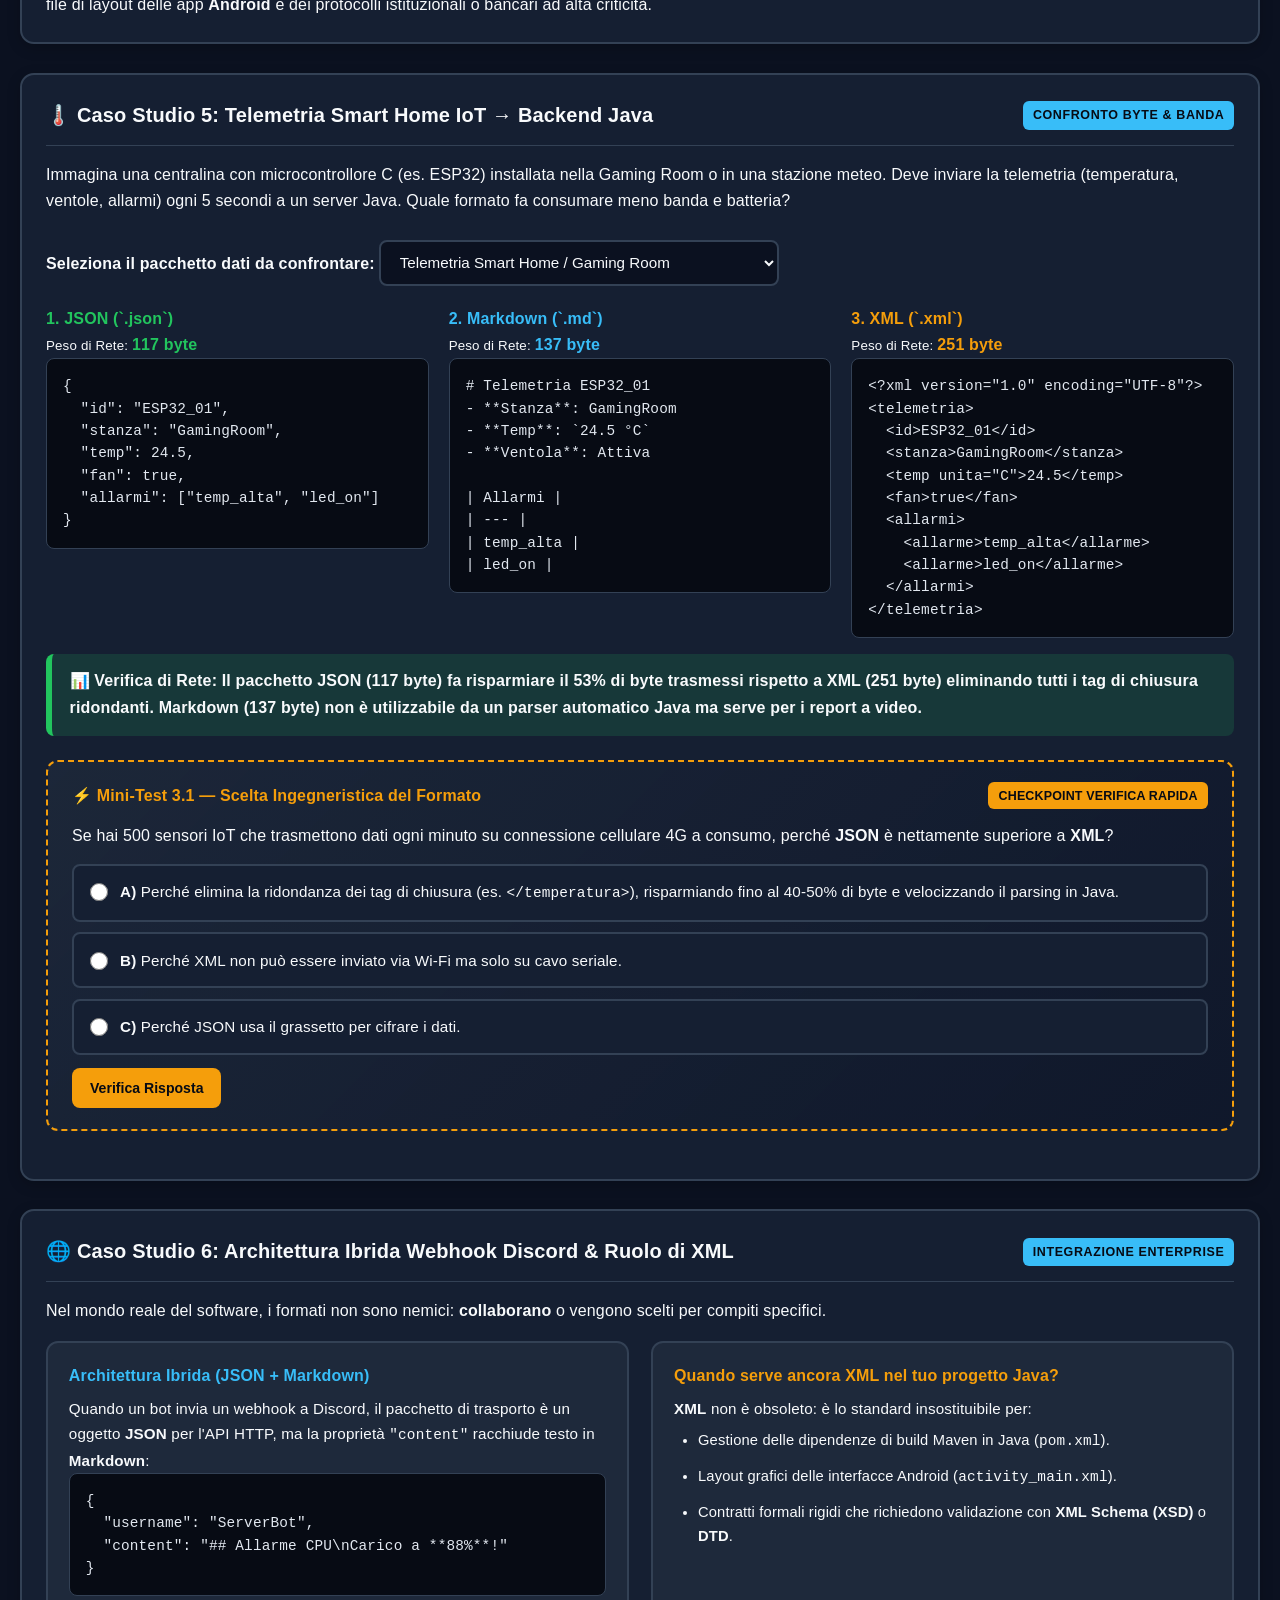
==== commit 7e40adf0: "Sync: Merge Module 1 2-column layout from Drive with Module 2 updates" ====
--- a/index.html
+++ b/index.html
@@ -120,26 +120,64 @@
           <span class="badge-tag">TEORIA AD ALTA DENSITÀ</span>
         </div>
 
-        <p style="margin-bottom: 0.85rem;">
-          <strong>JSON</strong> (acronimo di <em>JavaScript Object Notation</em>) è oggi il formato di interscambio dati più utilizzato al mondo per le <strong>API Web REST</strong>, le applicazioni mobile e i dispositivi IoT. Sebbene il suo nome derivi da JavaScript, JSON è <strong>totalmente indipendente dal linguaggio</strong>: viene generato e letto nativamente in <strong>Java</strong>, <strong>C</strong>, <strong>Python</strong>, <strong>C#</strong> e qualsiasi altro ambiente moderno.
-        </p>
-
-        <p style="margin-bottom: 0.85rem;">
-          Il successo di JSON nasce dalla sua <strong>compattezza</strong> e dalla corrispondenza diretta con le strutture dati che già usi quando programmi in <strong>Java</strong>. Ogni documento JSON si costruisce combinando solamente <strong>due strutture fondamentali</strong>:
-        </p>
-
-        <ul class="accessible-list" style="margin-bottom: 0.85rem;">
-          <li>
-            <strong>L'Oggetto JSON <code>{ ... }</code></strong>: è delimitato da parentesi graffe e contiene una collezione di coppie <code>"chiave": valore</code> separate da virgola. Corrisponde esattamente a un'istanza di una <strong>classe Java</strong> (es. <code>new Studente()</code>), dove ogni <strong>chiave</strong> (sempre racchiusa tra <strong>doppi apici obbligatori</strong>) rappresenta il nome di un attributo e il <strong>valore</strong> ne rappresenta il contenuto.
-          </li>
-          <li>
-            <strong>L'Array JSON <code>[ ... ]</code></strong>: è delimitato da parentesi quadre e contiene una lista ordinata di valori separati da virgola. Corrisponde a un <strong>array</strong> (<code>String[]</code>) o a una collezione (<code>ArrayList&lt;T&gt;</code>) in Java.
-          </li>
-        </ul>
-
-        <p>
-          A differenza del semplice testo libero, JSON è <strong>tipizzato</strong>: distingue in modo netto le <strong>stringhe</strong> (tra doppi apici <code>"testo"</code>), i <strong>numeri interi o decimali</strong> (scritti senza apici e con il punto decimale, es. <code>42</code> o <code>24.5</code>), i <strong>booleani</strong> (scritti rigorosamente in minuscolo <code>true</code> o <code>false</code>) e il valore nullo (<code>null</code>). Basta violare una sola di queste regole sintattiche per impedire al <strong>parser</strong> del destinatario di ricostruire l'oggetto in memoria.
-        </p>
+        <!-- Due colonne: Panoramica & Tipizzazione -->
+        <div class="grid-2" style="margin-bottom: 1.25rem;">
+          <div class="case-study-box" style="margin: 0;">
+            <h4 style="font-size: 1.05rem; color: var(--accent-blue); margin-bottom: 0.55rem;">🌐 Cos'è JSON e perché domina il Web</h4>
+            <p style="font-size: 0.95rem; margin-bottom: 0.65rem;">
+              <strong>JSON</strong> (<em>JavaScript Object Notation</em>) è lo standard più usato al mondo per le <strong>API Web REST</strong>, le app mobile e i dispositivi IoT.
+            </p>
+            <p style="font-size: 0.95rem;">
+              Nonostante il nome, è <strong>totalmente indipendente dal linguaggio</strong>: viene letto e generato nativamente in <strong>Java</strong>, <strong>C</strong>, <strong>Python</strong>, <strong>C#</strong> e JavaScript, mappandosi direttamente sulle strutture dati già usate in programmazione.
+            </p>
+          </div>
+
+          <div class="case-study-box" style="margin: 0;">
+            <h4 style="font-size: 1.05rem; color: var(--accent-amber); margin-bottom: 0.55rem;">🎯 Tipizzazione e Rigore del Parser</h4>
+            <p style="font-size: 0.95rem; margin-bottom: 0.55rem;">
+              A differenza del testo libero, JSON è <strong>tipizzato</strong> e distingue in modo netto:
+            </p>
+            <ul class="accessible-list" style="font-size: 0.93rem; margin-bottom: 0.55rem;">
+              <li><strong>Stringhe</strong>: sempre tra doppi apici (<code>"testo"</code>).</li>
+              <li><strong>Numeri</strong>: senza apici e con punto decimale (<code>42</code>, <code>24.5</code>).</li>
+              <li><strong>Booleani e Null</strong>: rigorosamente minuscoli (<code>true</code>, <code>false</code>, <code>null</code>).</li>
+            </ul>
+            <p style="font-size: 0.9rem; color: var(--text-muted);">
+              ⚠️ Basta violare una sola regola sintattica per impedire al <strong>parser</strong> di ricostruire l'oggetto in memoria.
+            </p>
+          </div>
+        </div>
+
+        <!-- Due punti evidenziati: le 2 strutture fondamentali -->
+        <p style="font-weight: 700; margin-bottom: 0.75rem; font-size: 1rem;">
+          Ogni documento JSON si costruisce combinando solamente <strong style="color: var(--accent-blue);">due strutture fondamentali</strong>:
+        </p>
+
+        <div class="grid-2">
+          <div class="case-study-box" style="margin: 0; border-left: 5px solid var(--accent-blue);">
+            <div style="display: flex; justify-content: space-between; align-items: center; gap: 0.5rem; margin-bottom: 0.5rem; flex-wrap: wrap;">
+              <h4 style="font-size: 1.08rem; color: var(--accent-blue); margin: 0;">1. L'Oggetto JSON <code>{ ... }</code></h4>
+              <span class="badge-tag" style="background: var(--accent-blue); color: #070b14;">CLASSE JAVA</span>
+            </div>
+            <ul class="accessible-list" style="font-size: 0.94rem;">
+              <li>Delimitato da <strong>parentesi graffe</strong>, raccoglie coppie <code>"chiave": valore</code> separate da virgola.</li>
+              <li>Corrisponde a un'istanza di una <strong>classe Java</strong> (es. <code>new Studente()</code>).</li>
+              <li>Ogni <strong>chiave</strong> (nome attributo) va racchiusa tra <strong>doppi apici obbligatori</strong>.</li>
+            </ul>
+          </div>
+
+          <div class="case-study-box" style="margin: 0; border-left: 5px solid var(--accent-green);">
+            <div style="display: flex; justify-content: space-between; align-items: center; gap: 0.5rem; margin-bottom: 0.5rem; flex-wrap: wrap;">
+              <h4 style="font-size: 1.08rem; color: var(--accent-green); margin: 0;">2. L'Array JSON <code>[ ... ]</code></h4>
+              <span class="badge-tag" style="background: var(--accent-green); color: #070b14;">ARRAY / LIST</span>
+            </div>
+            <ul class="accessible-list" style="font-size: 0.94rem;">
+              <li>Delimitato da <strong>parentesi quadre</strong>, contiene una lista ordinata di valori separati da virgola.</li>
+              <li>Corrisponde a un <strong>array</strong> (<code>String[]</code>) o a una collezione (<code>ArrayList&lt;T&gt;</code>) in Java.</li>
+              <li>Può contenere valori semplici, altri array oppure interi oggetti JSON annidati.</li>
+            </ul>
+          </div>
+        </div>
       </div>
 
       <!-- CASO STUDIO 1: APP DI MESSAGGISTICA & NOTIFICHE PUSH -->
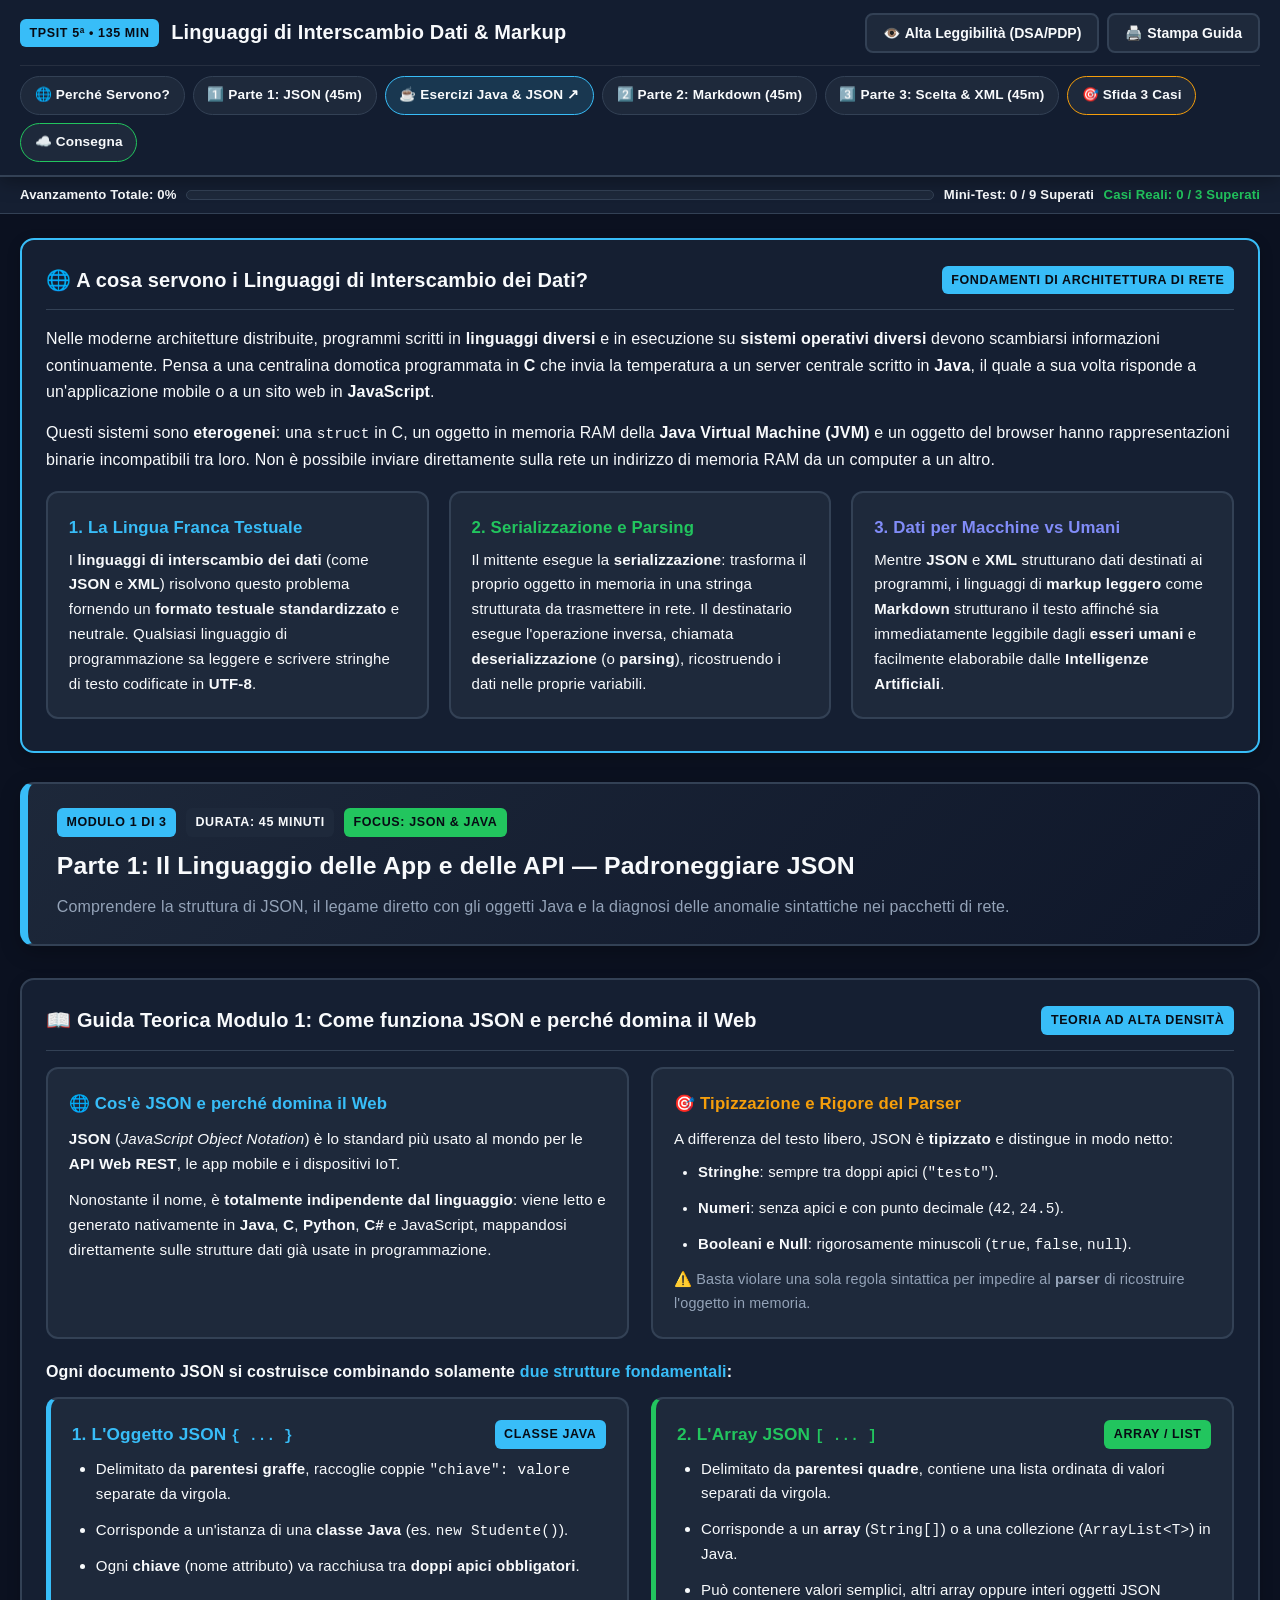
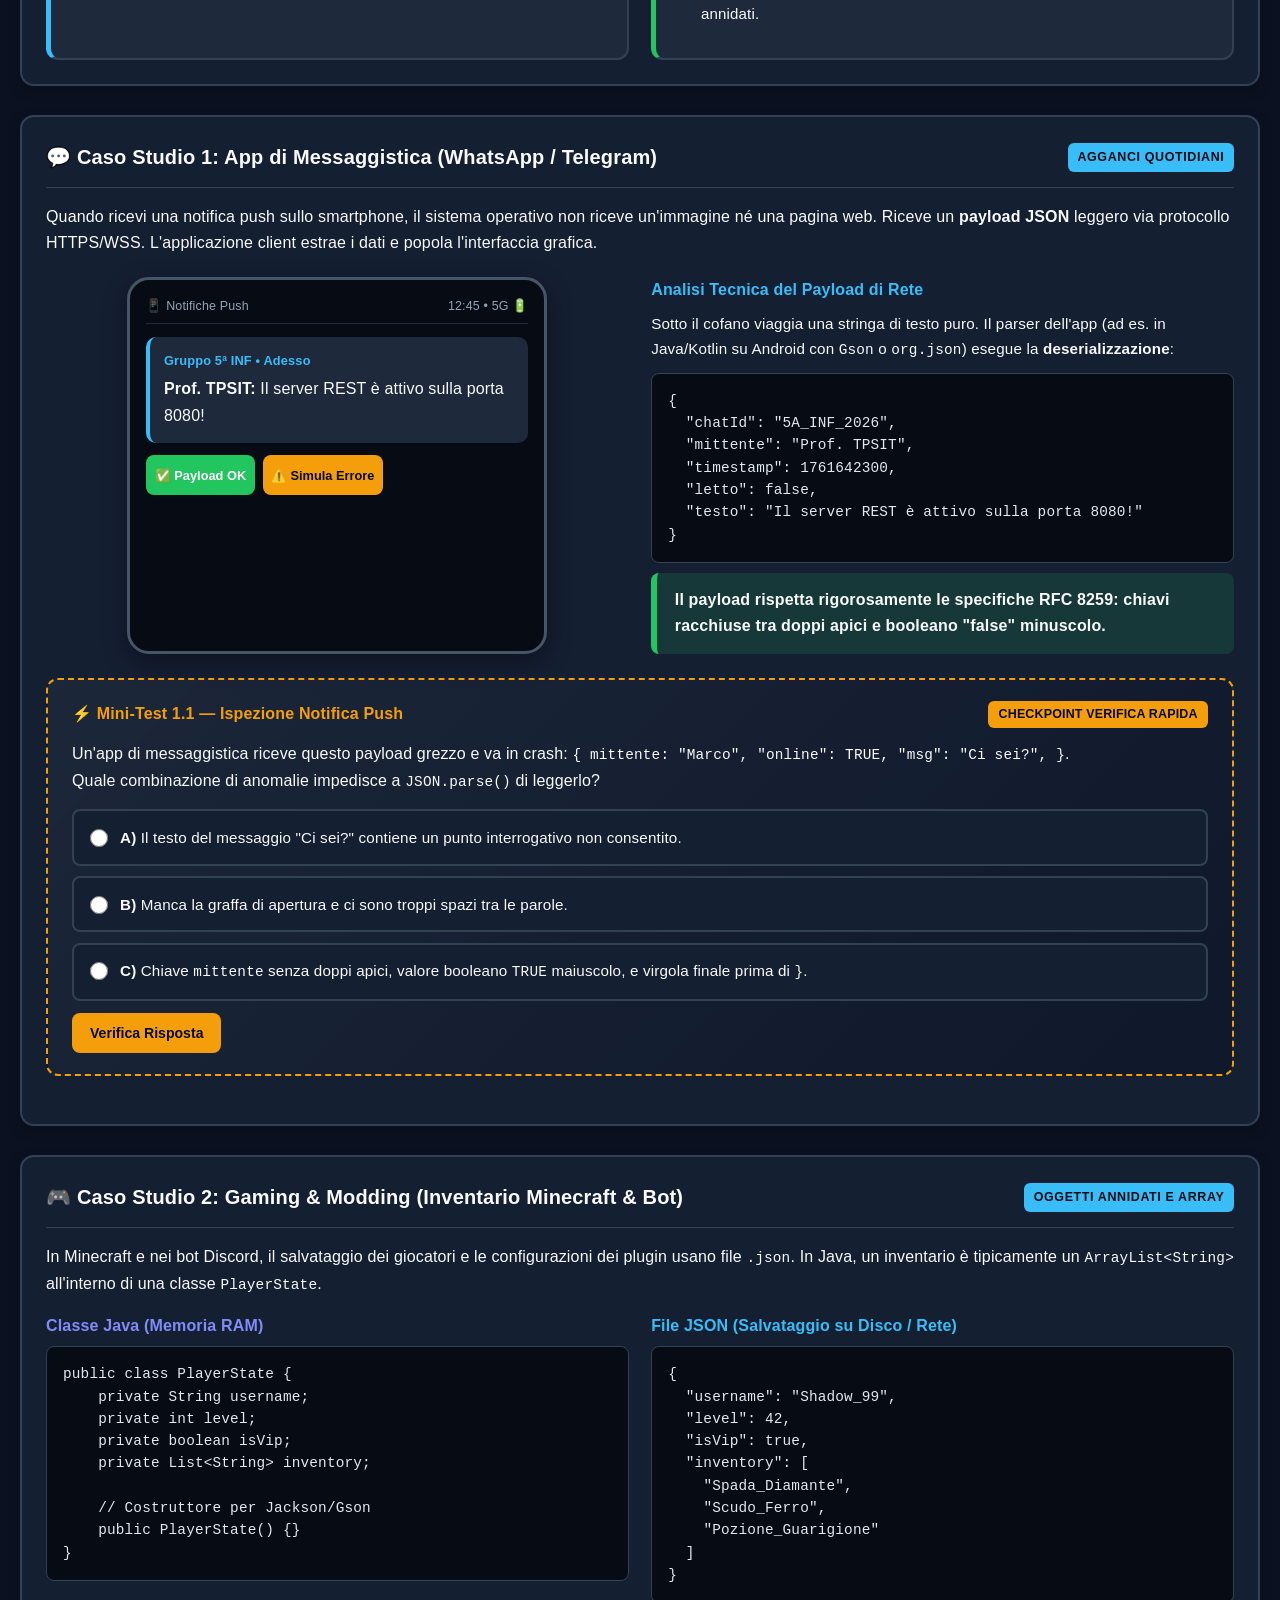
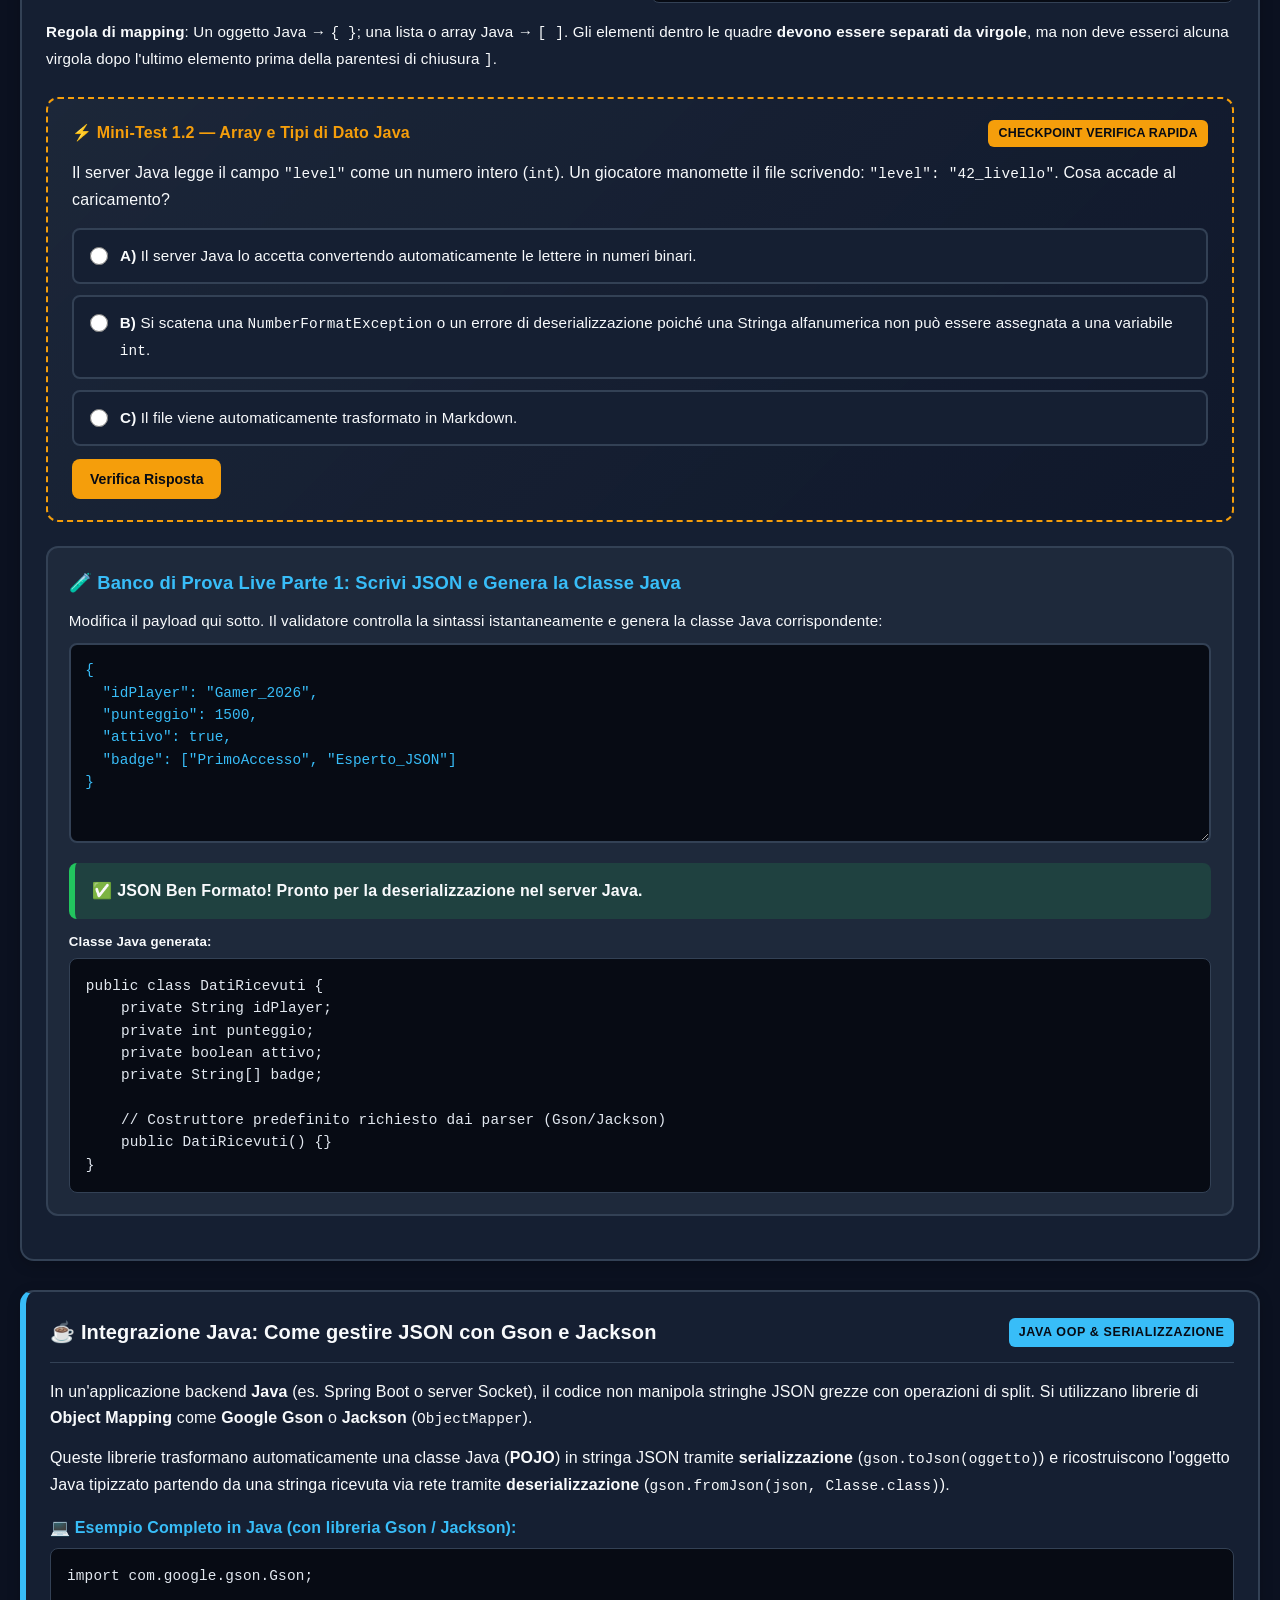
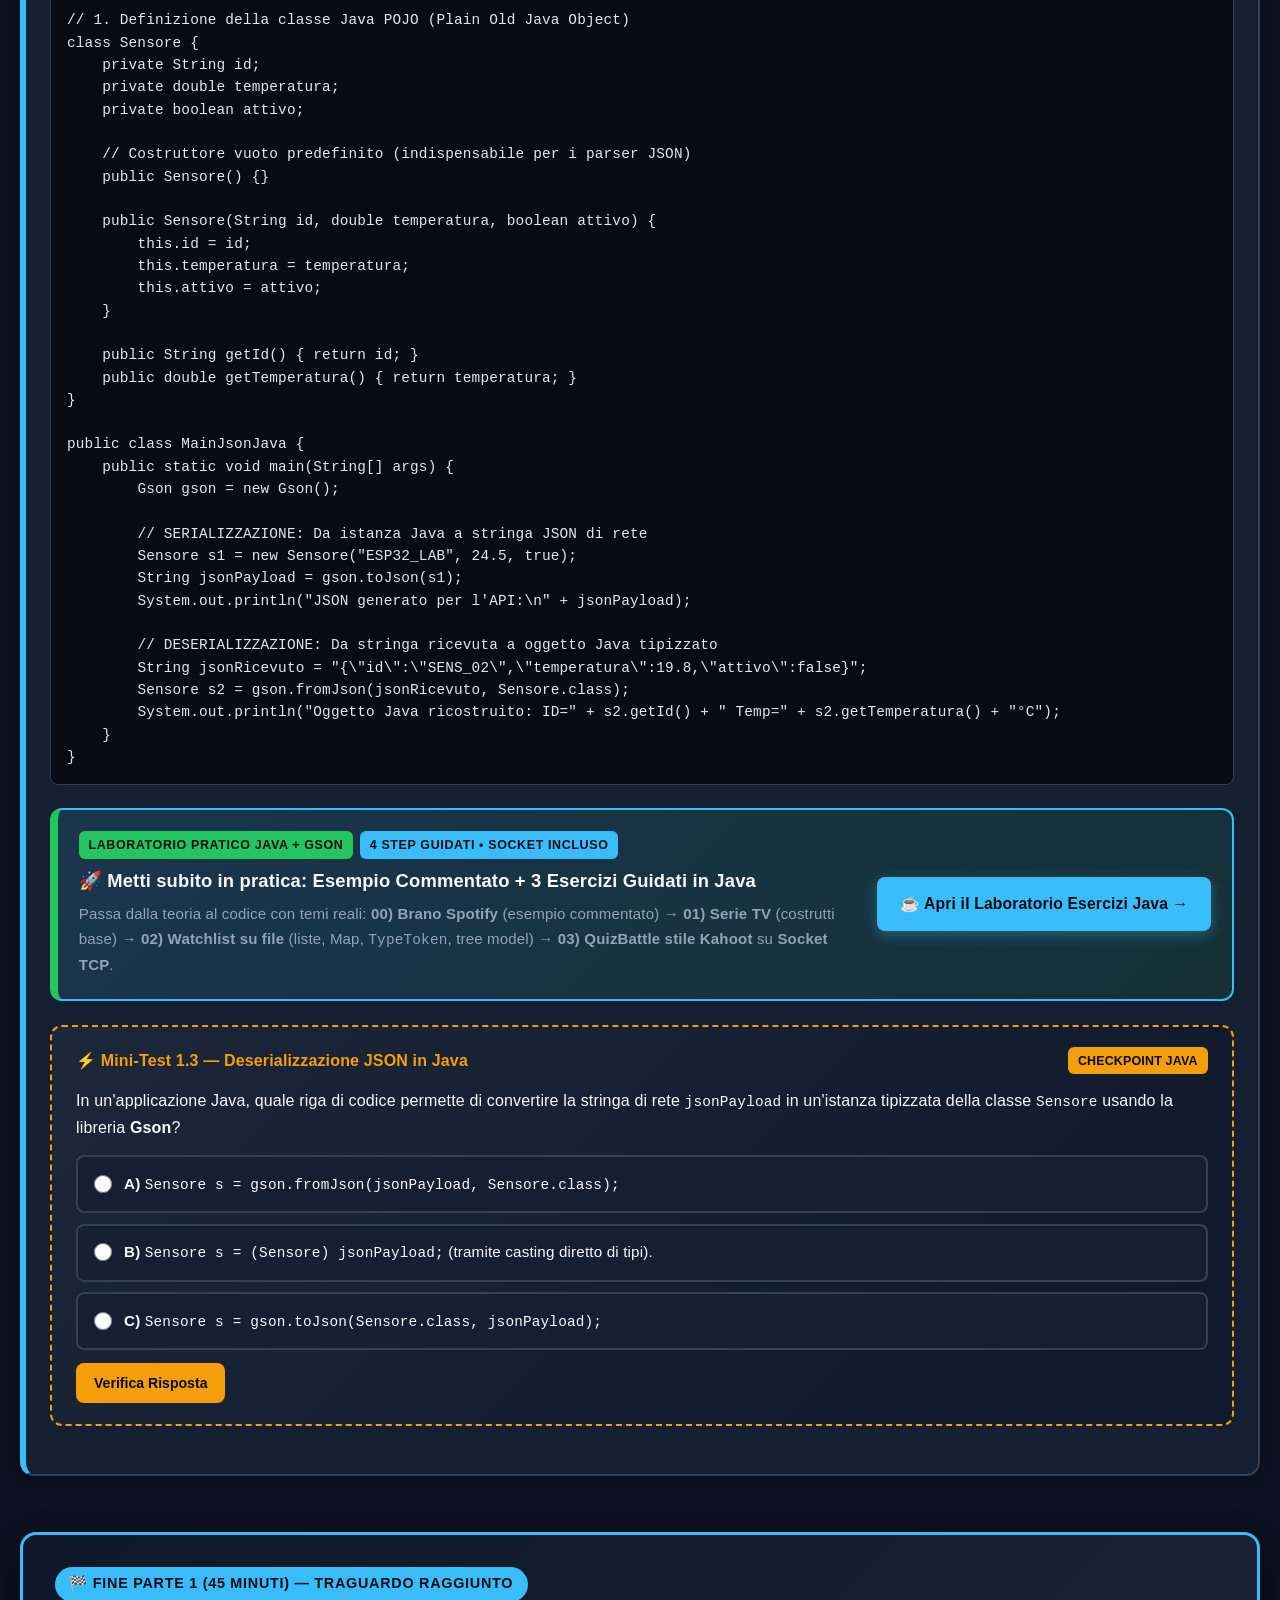
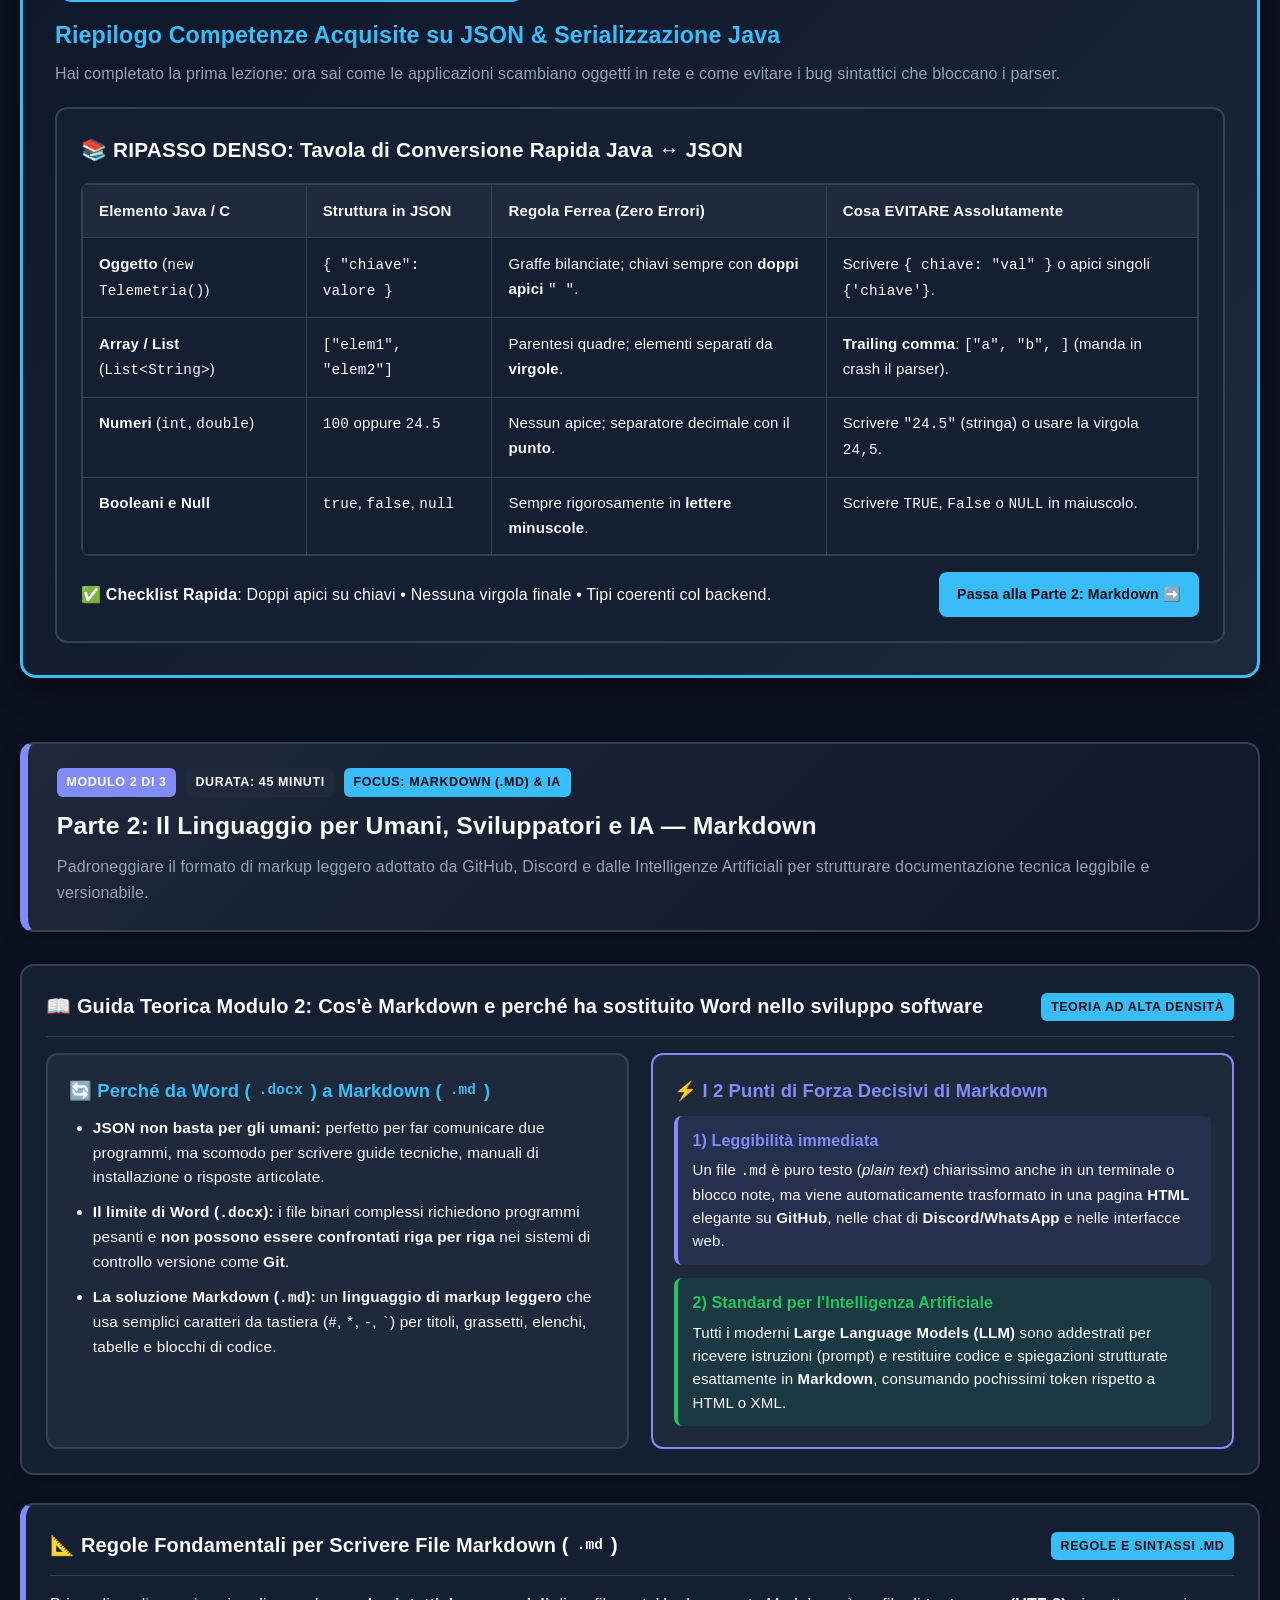
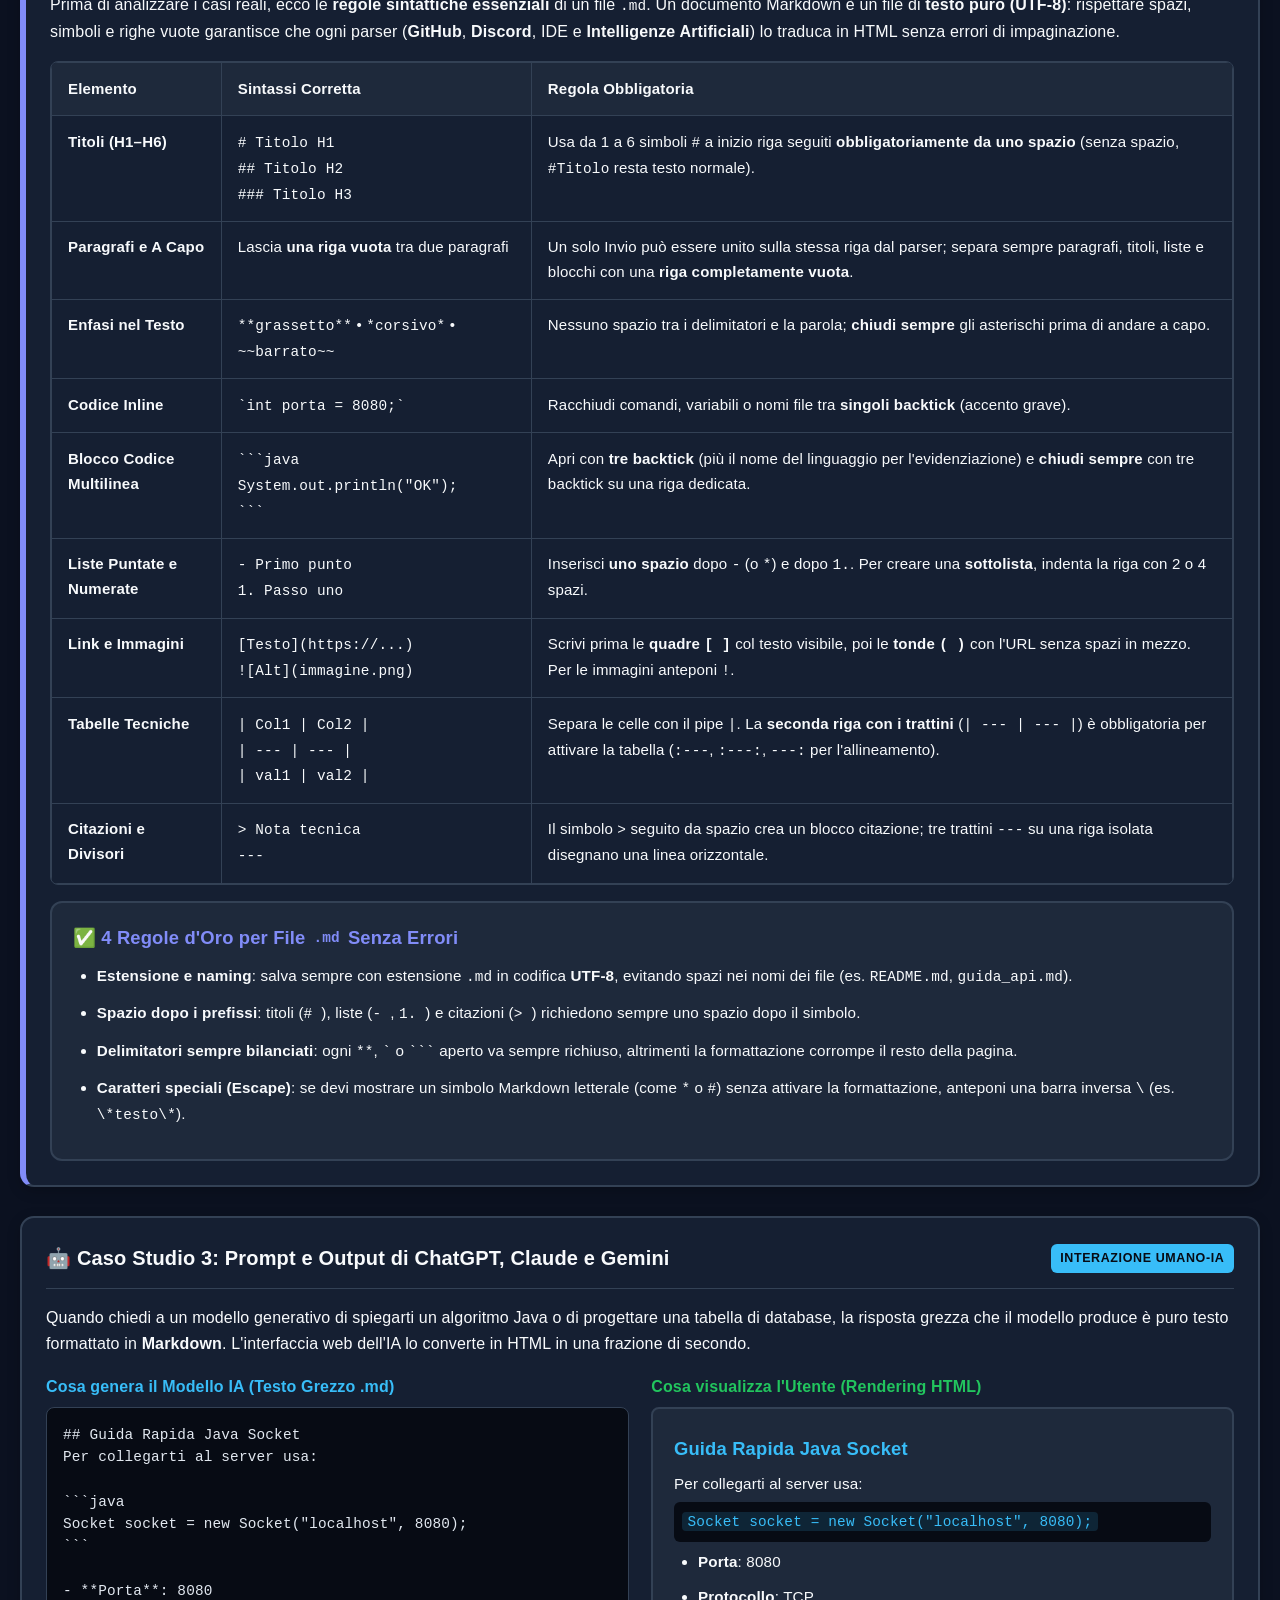
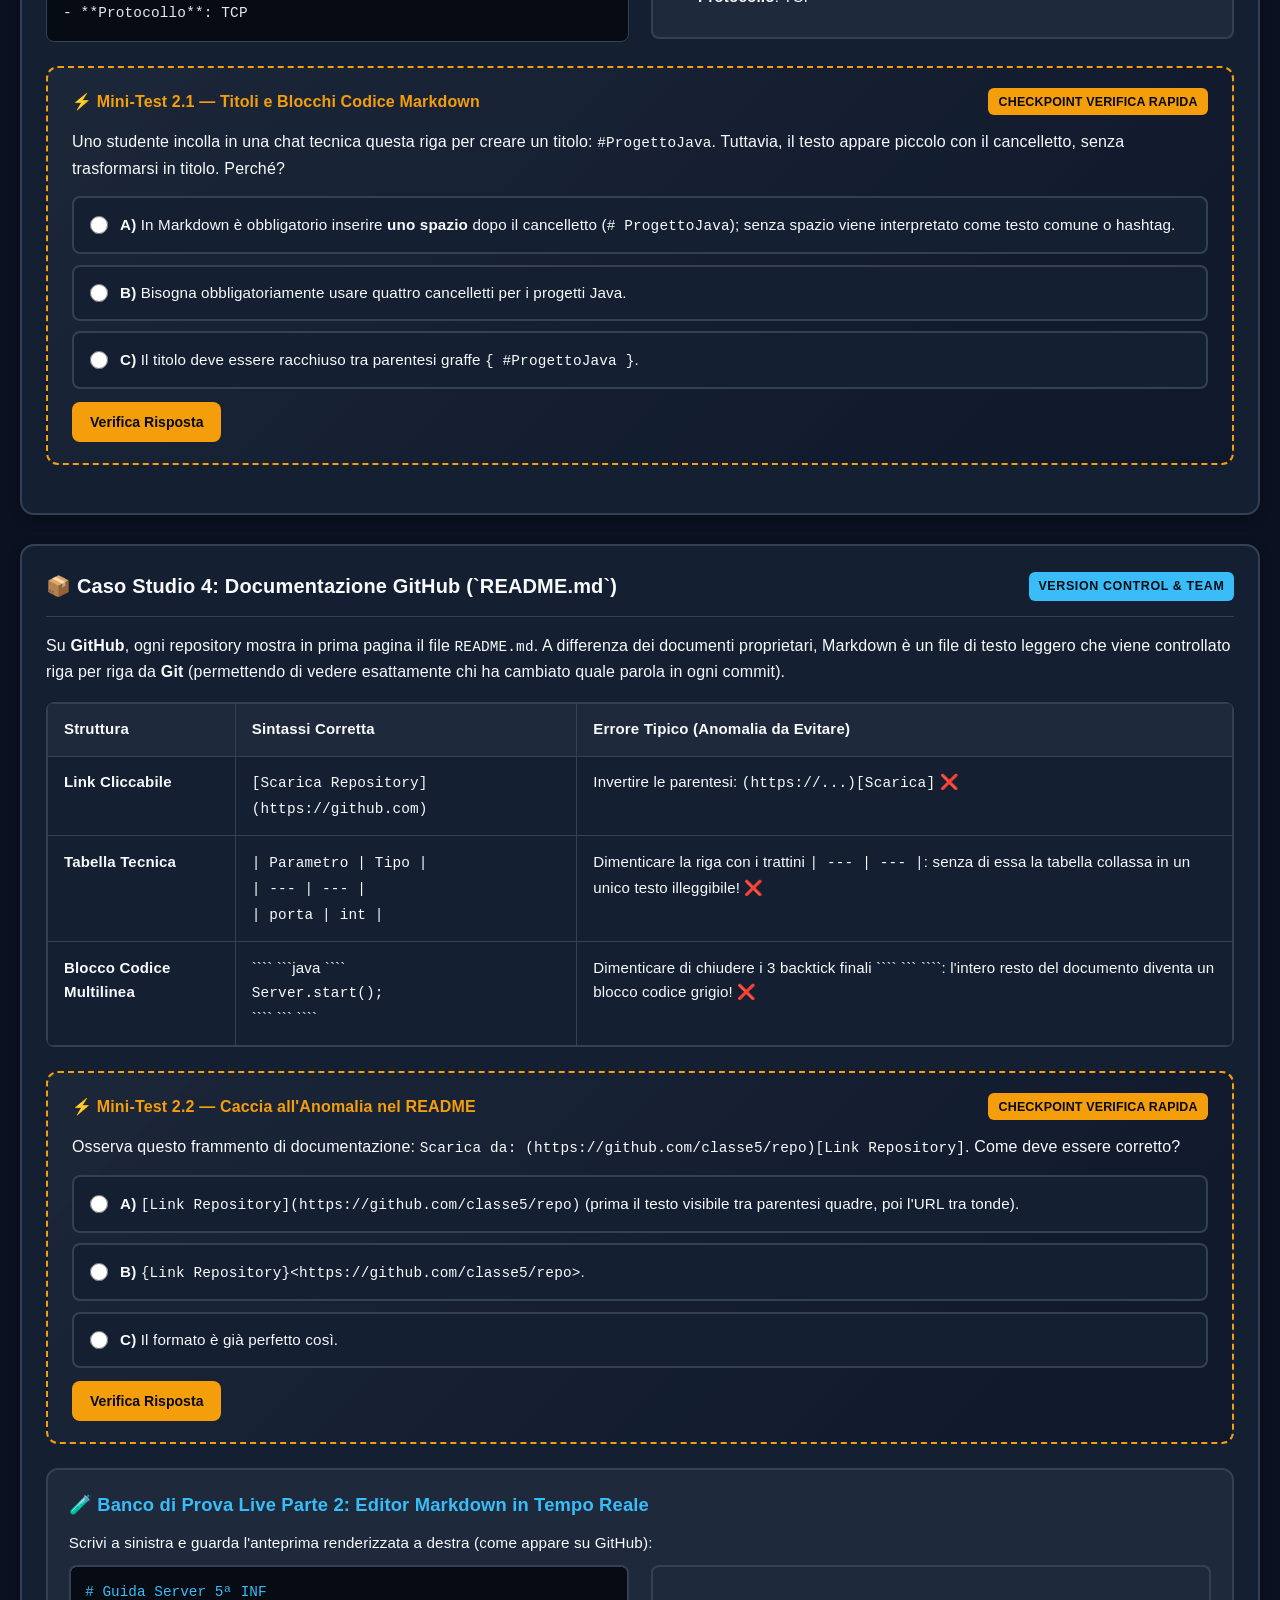
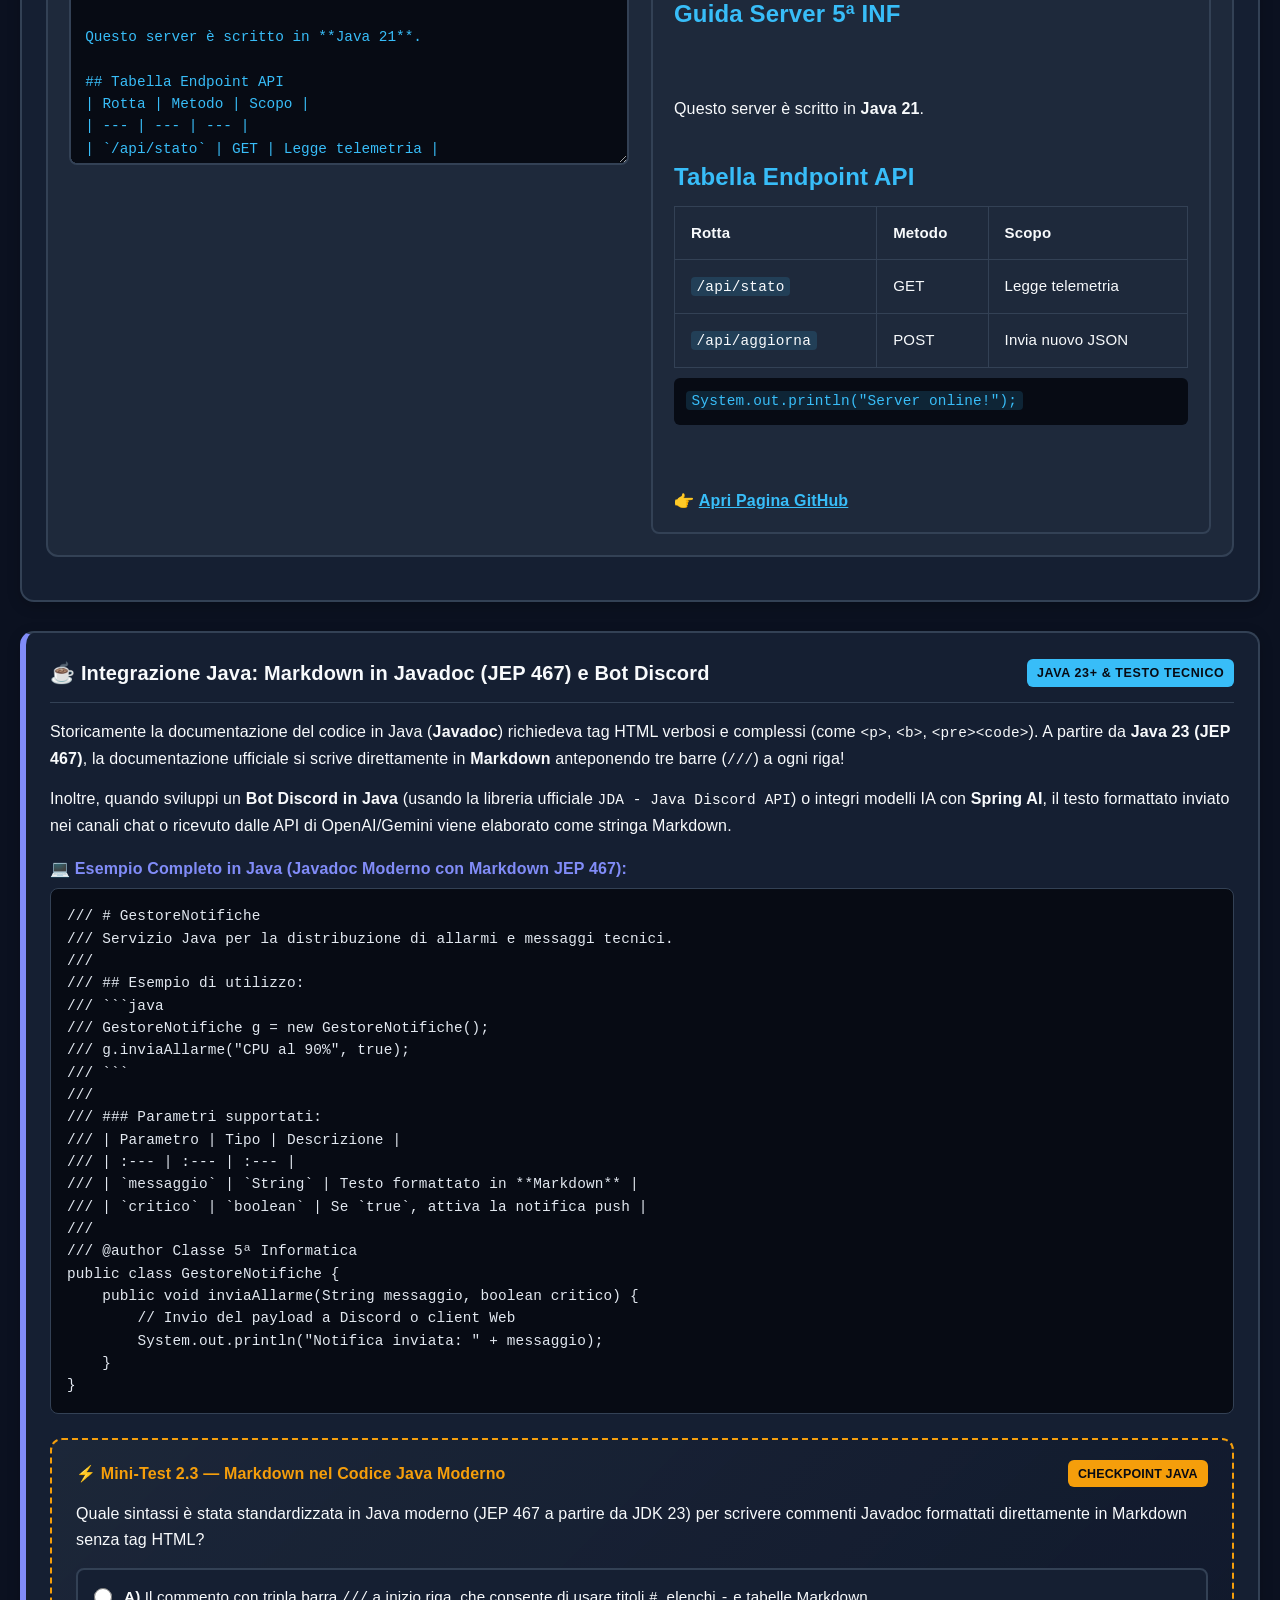
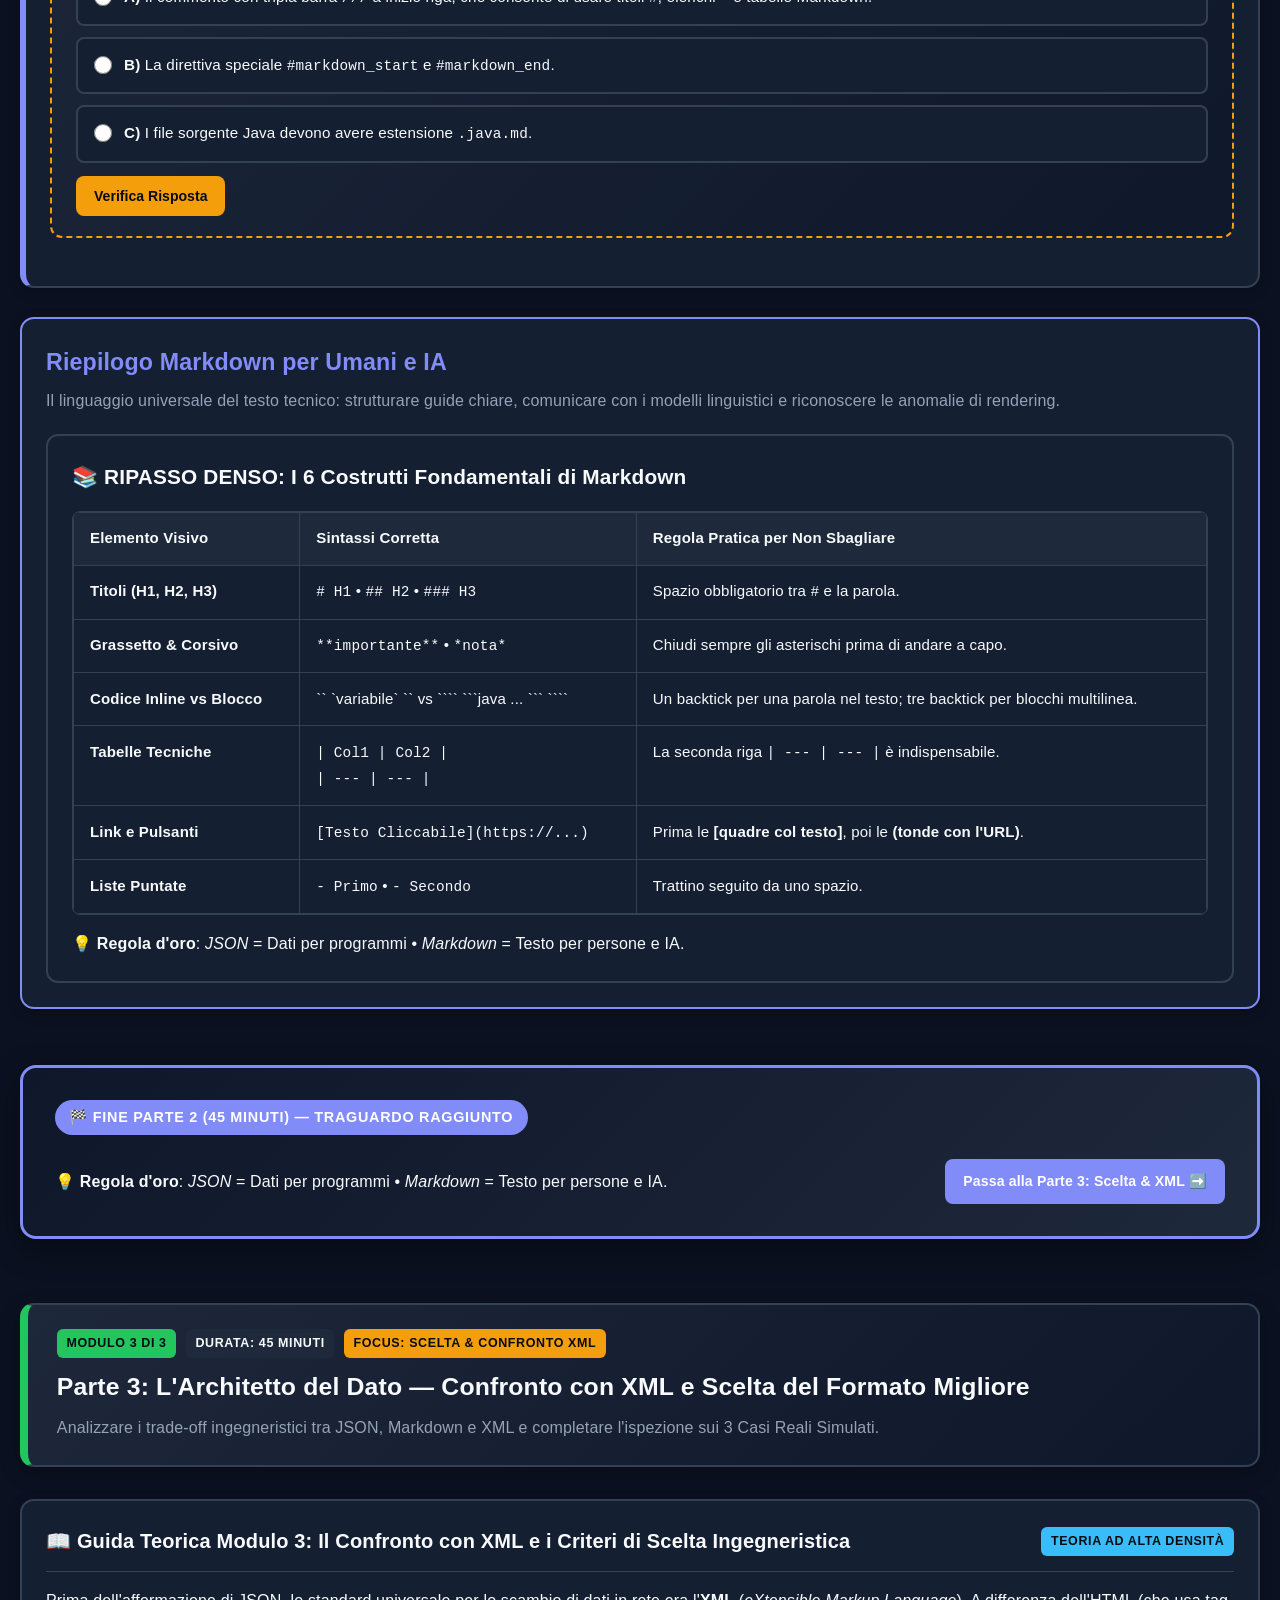
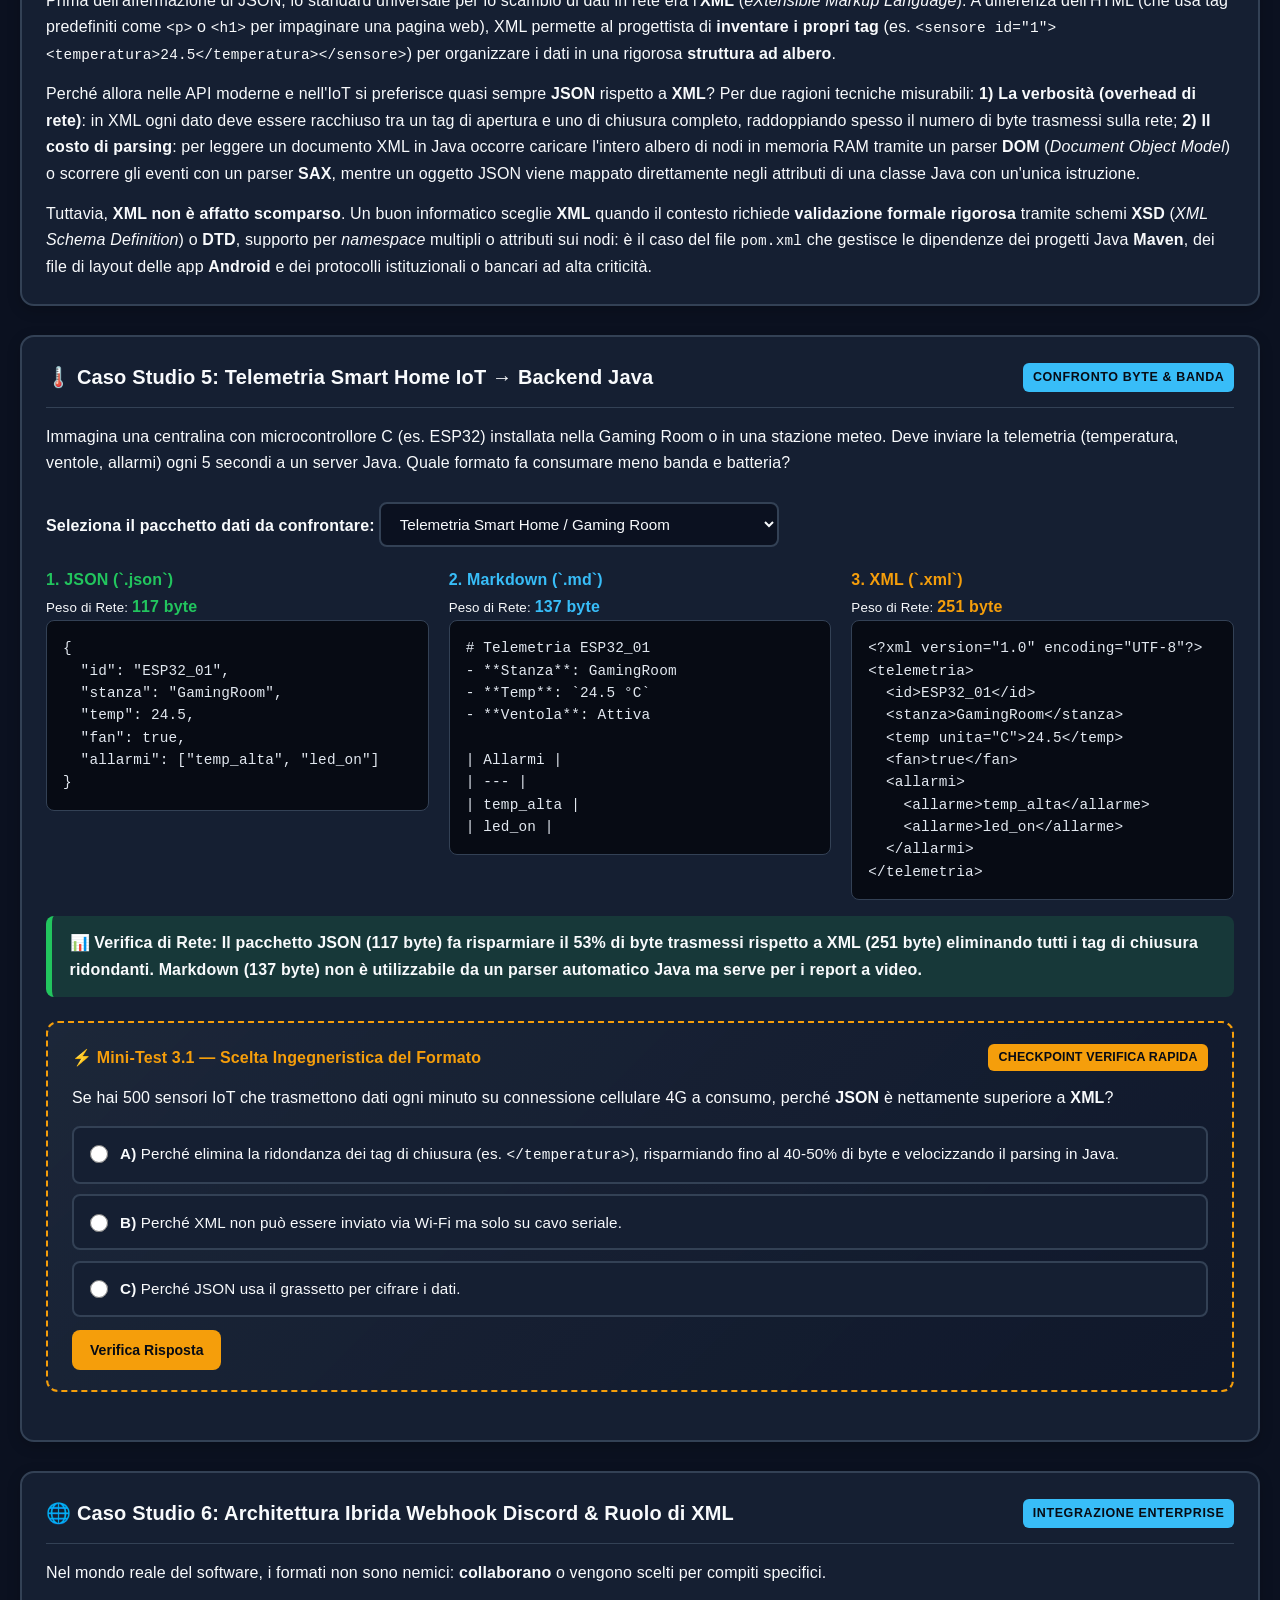
==== commit bb35f283: "Feat: Add esercizi-java-json.html linked from index.html + fix nested classes and JSON error handlin" ====
--- a/index.html
+++ b/index.html
@@ -32,6 +32,7 @@
       <nav class="sticky-subnav" aria-label="Navigazione tra le tre parti">
         <a href="#intro-interscambio" class="nav-link-btn">🌐 Perché Servono?</a>
         <a href="#parte1" class="nav-link-btn">1️⃣ Parte 1: JSON (45m)</a>
+        <a href="esercizi-java-json.html" class="nav-link-btn" style="border-color: var(--accent-blue); background: rgba(56, 189, 248, 0.16);">☕ Esercizi Java &amp; JSON ↗</a>
         <a href="#parte2" class="nav-link-btn">2️⃣ Parte 2: Markdown (45m)</a>
         <a href="#parte3" class="nav-link-btn">3️⃣ Parte 3: Scelta & XML (45m)</a>
         <a href="#sfida-finale" class="nav-link-btn" style="border-color: var(--accent-amber);">🎯 Sfida 3 Casi</a>
@@ -346,7 +347,7 @@
       </div>
 
       <!-- SEZIONE INTEGRAZIONE JAVA MODULO 1: SERIALIZZAZIONE E PARSING JSON -->
-      <div class="card" style="border-left: 6px solid var(--accent-blue);">
+      <div id="integrazione-java-json" class="card" style="border-left: 6px solid var(--accent-blue);">
         <div class="card-header">
           <h3 class="card-title">☕ Integrazione Java: Come gestire JSON con Gson e Jackson</h3>
           <span class="badge-tag">JAVA OOP & SERIALIZZAZIONE</span>
@@ -395,6 +396,29 @@
         System.out.println("Oggetto Java ricostruito: ID=" + s2.getId() + " Temp=" + s2.getTemperatura() + "°C");
     }
 }</pre>
+
+        <!-- COLLEGAMENTO BEN VISIBILE AL LABORATORIO ESERCIZI JAVA + GSON + SOCKET -->
+        <div class="case-study-box" style="margin: 1.4rem 0; border: 2px solid var(--accent-blue); border-left: 8px solid var(--accent-green); background: linear-gradient(135deg, rgba(56, 189, 248, 0.14), rgba(34, 197, 94, 0.10));">
+          <div style="display: flex; flex-wrap: wrap; justify-content: space-between; align-items: center; gap: 1rem;">
+            <div style="flex: 1; min-width: 260px;">
+              <div style="display: flex; flex-wrap: wrap; gap: 0.45rem; margin-bottom: 0.45rem;">
+                <span class="badge-tag" style="background: var(--accent-green); color: #070b14;">LABORATORIO PRATICO JAVA + GSON</span>
+                <span class="badge-tag">4 STEP GUIDATI • SOCKET INCLUSO</span>
+              </div>
+              <h4 style="font-size: 1.15rem; font-weight: 800; color: var(--text-main); margin-bottom: 0.35rem;">
+                🚀 Metti subito in pratica: Esempio Commentato + 3 Esercizi Guidati in Java
+              </h4>
+              <p style="font-size: 0.94rem; color: var(--text-muted); margin-bottom: 0;">
+                Passa dalla teoria al codice con temi reali: <strong>00) Brano Spotify</strong> (esempio commentato) → <strong>01) Serie TV</strong> (costrutti base) → <strong>02) Watchlist su file</strong> (liste, Map, <code>TypeToken</code>, tree model) → <strong>03) QuizBattle stile Kahoot</strong> su <strong>Socket TCP</strong>.
+              </p>
+            </div>
+            <div>
+              <a href="esercizi-java-json.html" class="btn btn-primary" style="font-size: 0.98rem; padding: 0.75rem 1.3rem; box-shadow: 0 4px 14px rgba(56, 189, 248, 0.35);">
+                ☕ Apri il Laboratorio Esercizi Java →
+              </a>
+            </div>
+          </div>
+        </div>
 
         <!-- MINI-TEST 1.3: USO IN JAVA -->
         <div class="mini-test-card" id="miniTest1JavaCard">
